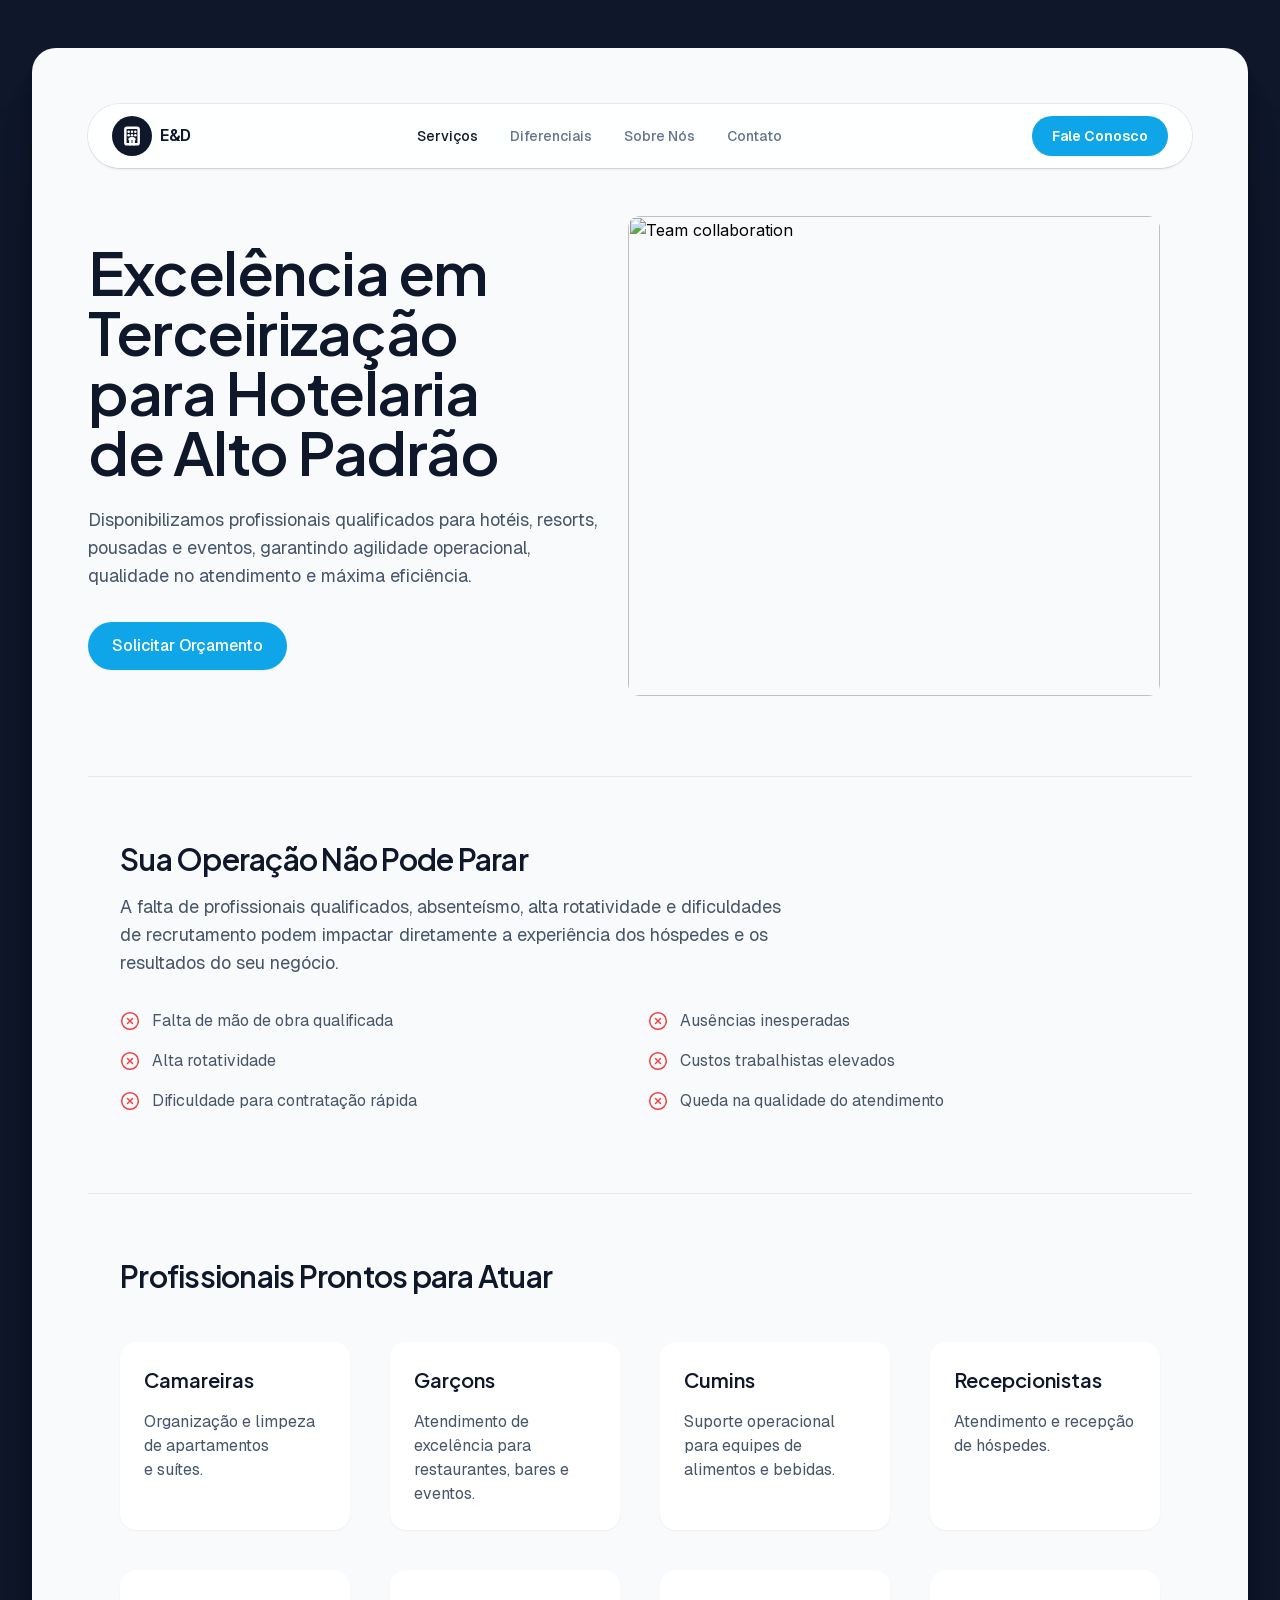
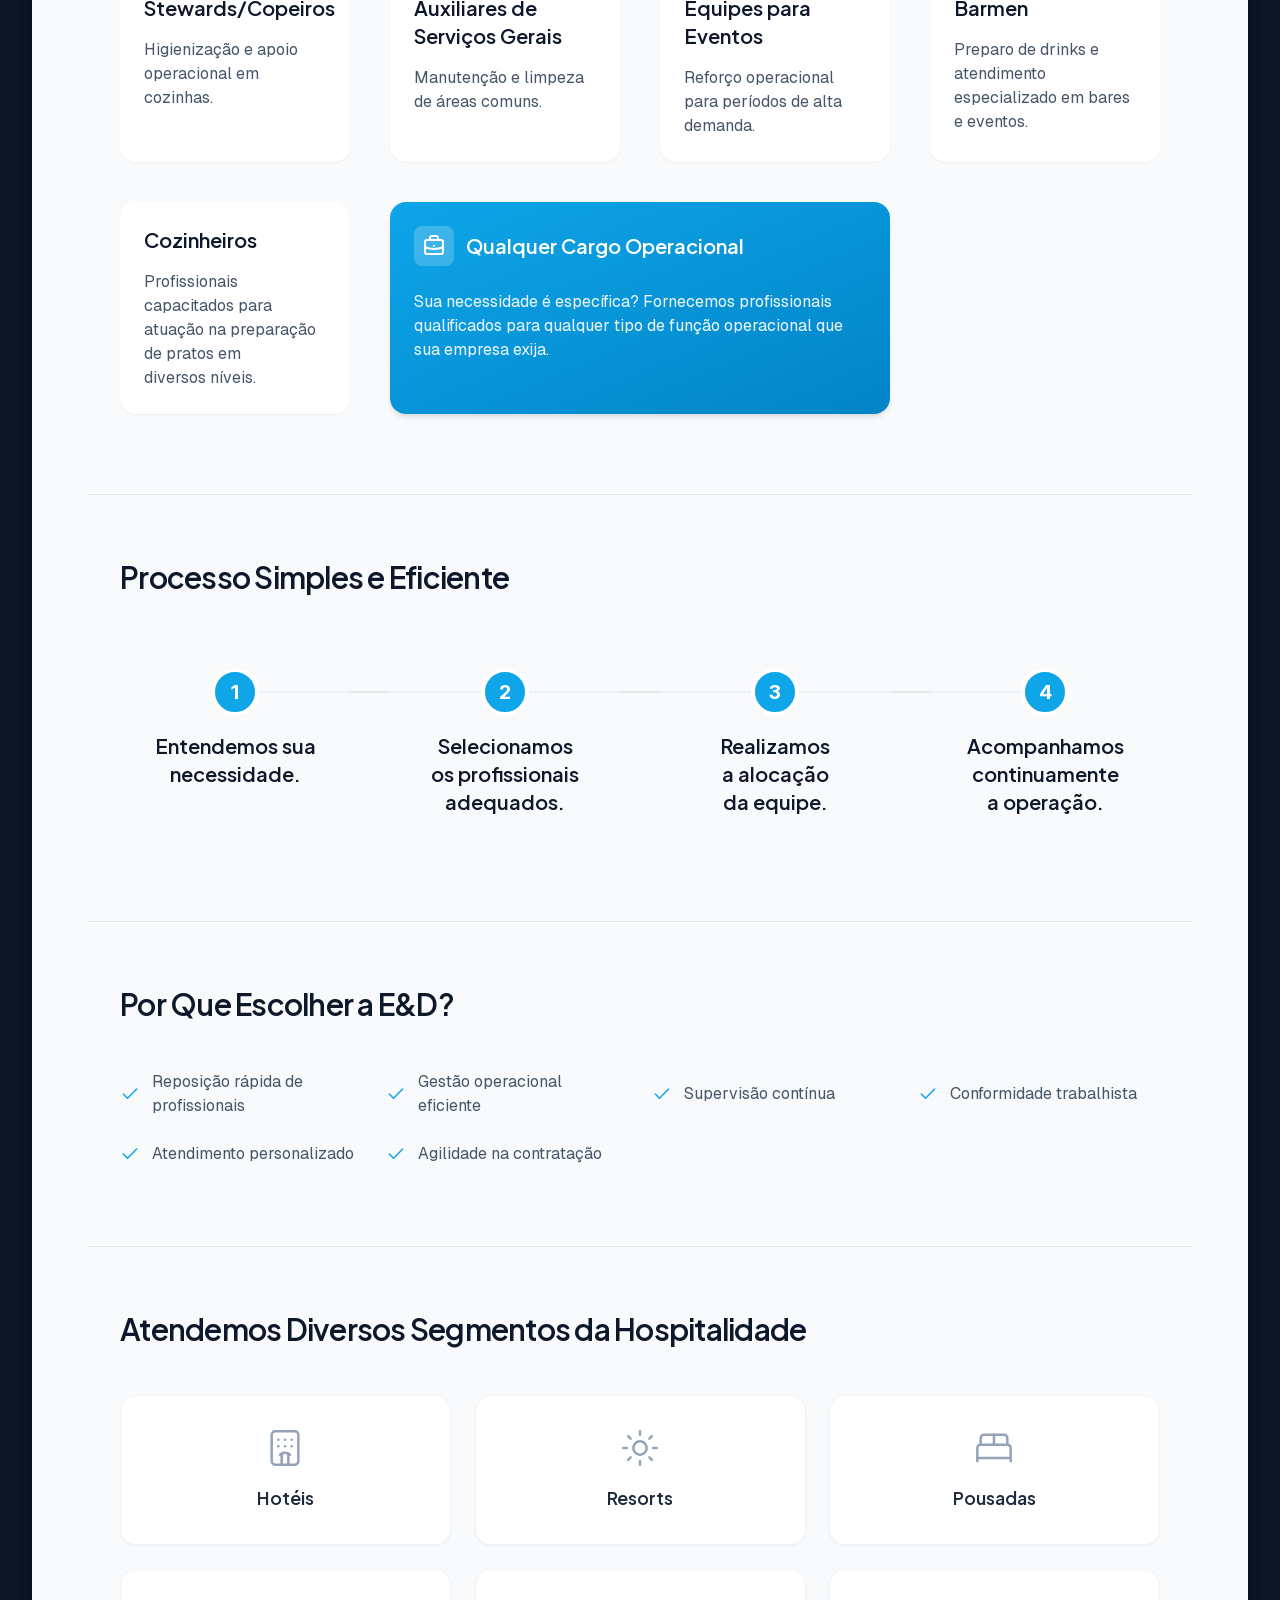
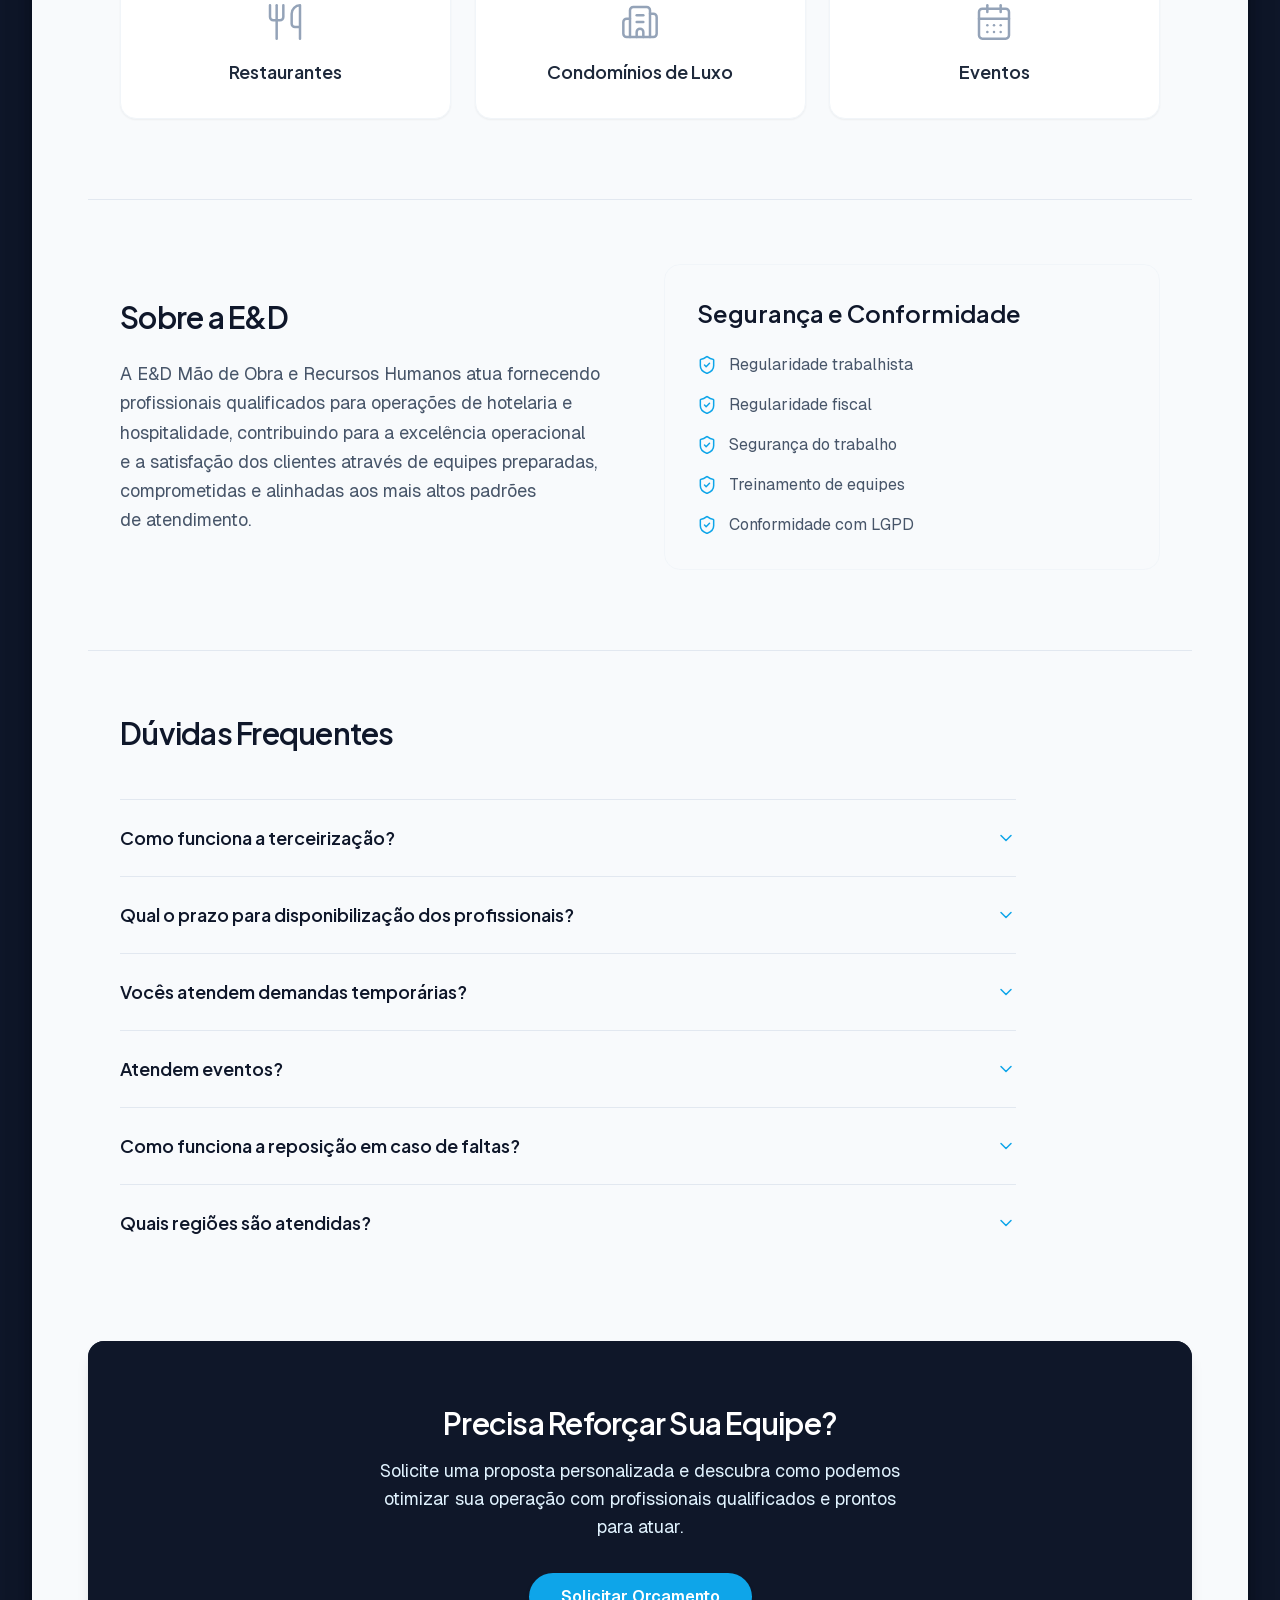
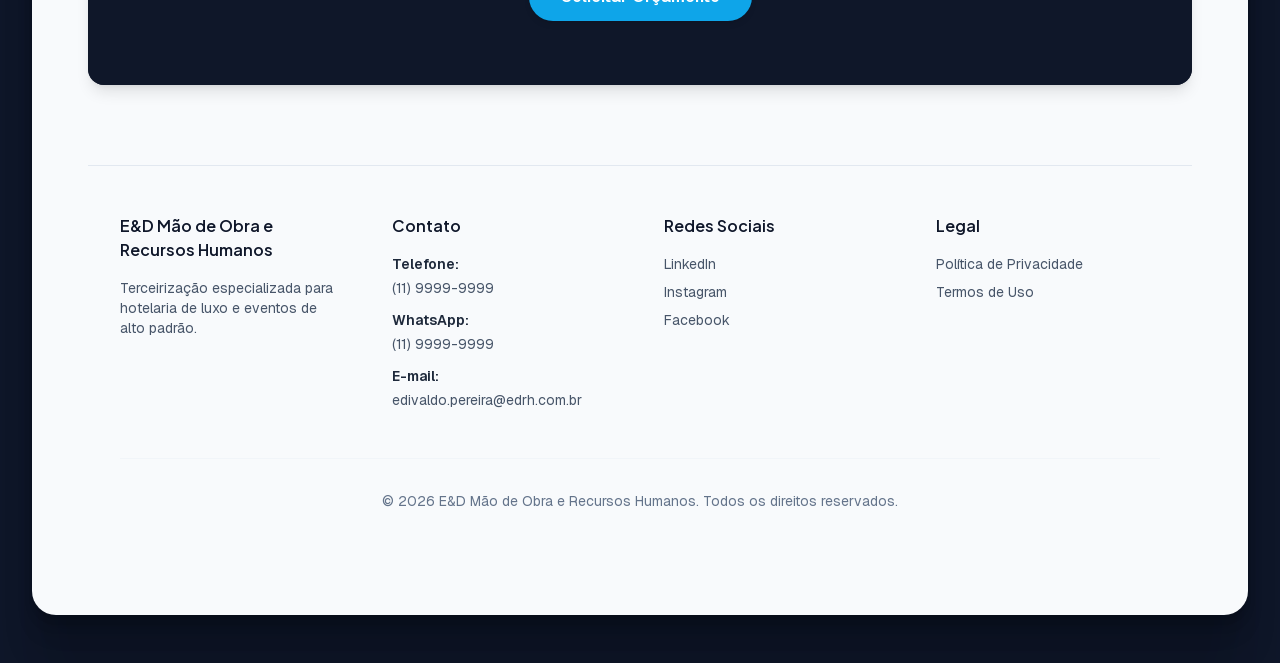
==== index.html @ 6d0d3325 "Realizando adaptações mobile" ====
<html lang="pt-BR"><head><meta charset="utf-8"/>
<meta content="width=device-width, initial-scale=1.0" name="viewport"/>
<title>E&D Mão de Obra e Recursos Humanos | Terceirização de Excelência</title>
<meta name="description" content="Soluções completas em terceirização de mão de obra, recursos humanos e facilities para hotelaria de luxo, eventos corporativos e condomínios." />
<meta property="og:title" content="E&D Mão de Obra e Recursos Humanos" />
<meta property="og:description" content="Especialistas em recursos humanos e gestão de equipes para operações de alto padrão." />
<link href="assets/css/css2_0c6ec1a12c79.css" rel="stylesheet"/>
<script src="assets/js/resource_3fa48481346f.js"></script>
<link href="assets/css/css2_86e10c4bcbd4.css" id="all-fonts-link-font-geist" rel="stylesheet"/><style id="all-fonts-style-font-geist">.font-geist { font-family: 'Geist', sans-serif !important; }</style><link href="assets/css/css2_0fc20595ebff.css" id="all-fonts-link-font-roboto" rel="stylesheet"/><style id="all-fonts-style-font-roboto">.font-roboto { font-family: 'Roboto', sans-serif !important; }</style><link href="assets/css/css2_23afcbef9bdd.css" id="all-fonts-link-font-montserrat" rel="stylesheet"/><style id="all-fonts-style-font-montserrat">.font-montserrat { font-family: 'Montserrat', sans-serif !important; }</style><link href="assets/css/css2_82ced711bf49.css" id="all-fonts-link-font-poppins" rel="stylesheet"/><style id="all-fonts-style-font-poppins">.font-poppins { font-family: 'Poppins', sans-serif !important; }</style><link href="assets/css/css2_fa22aa91016e.css" id="all-fonts-link-font-playfair" rel="stylesheet"/><style id="all-fonts-style-font-playfair">.font-playfair { font-family: 'Playfair Display', serif !important; }</style><link href="assets/css/css2_2b2d87bc82d8.css" id="all-fonts-link-font-instrument-serif" rel="stylesheet"/><style id="all-fonts-style-font-instrument-serif">.font-instrument-serif { font-family: 'Instrument Serif', serif !important; }</style><link href="assets/css/css2_4fef849c83da.css" id="all-fonts-link-font-merriweather" rel="stylesheet"/><style id="all-fonts-style-font-merriweather">.font-merriweather { font-family: 'Merriweather', serif !important; }</style><link href="assets/css/css2_a7b22b336fe1.css" id="all-fonts-link-font-bricolage" rel="stylesheet"/><style id="all-fonts-style-font-bricolage">.font-bricolage { font-family: 'Bricolage Grotesque', sans-serif !important; }</style><link href="assets/css/css2_0b2072b66163.css" id="all-fonts-link-font-jakarta" rel="stylesheet"/><style id="all-fonts-style-font-jakarta">.font-jakarta { font-family: 'Plus Jakarta Sans', sans-serif !important; }</style><link href="assets/css/css2_9b8bf743d4a8.css" id="all-fonts-link-font-manrope" rel="stylesheet"/><style id="all-fonts-style-font-manrope">.font-manrope { font-family: 'Manrope', sans-serif !important; }</style><link href="assets/css/css2_8e191ef32247.css" id="all-fonts-link-font-space-grotesk" rel="stylesheet"/><style id="all-fonts-style-font-space-grotesk">.font-space-grotesk { font-family: 'Space Grotesk', sans-serif !important; }</style><link href="assets/css/css2_70fd47a02eed.css" id="all-fonts-link-font-work-sans" rel="stylesheet"/><style id="all-fonts-style-font-work-sans">.font-work-sans { font-family: 'Work Sans', sans-serif !important; }</style><link href="assets/css/css2_b52fc18295f8.css" id="all-fonts-link-font-pt-serif" rel="stylesheet"/><style id="all-fonts-style-font-pt-serif">.font-pt-serif { font-family: 'PT Serif', serif !important; }</style><link href="assets/css/css2_62759cd015bd.css" id="all-fonts-link-font-geist-mono" rel="stylesheet"/><style id="all-fonts-style-font-geist-mono">.font-geist-mono { font-family: 'Geist Mono', monospace !important; }</style><link href="assets/css/css2_f495c2faa2a6.css" id="all-fonts-link-font-space-mono" rel="stylesheet"/><style id="all-fonts-style-font-space-mono">.font-space-mono { font-family: 'Space Mono', monospace !important; }</style><link href="assets/css/css2_6f16cdd6fd9f.css" id="all-fonts-link-font-quicksand" rel="stylesheet"/><style id="all-fonts-style-font-quicksand">.font-quicksand { font-family: 'Quicksand', sans-serif !important; }</style><link href="assets/css/css2_94cb6f0c406a.css" id="all-fonts-link-font-nunito" rel="stylesheet"/><style id="all-fonts-style-font-nunito">.font-nunito { font-family: 'Nunito', sans-serif !important; }</style><style>
/* Scroll fallback - ensures native scroll works if JS scroll fails */
html, html.lenis, html.lenis-smooth, html.has-scroll-smooth, html.has-scroll-init {
    overflow-x: clip !important;
    height: auto !important;
    scroll-behavior: smooth !important;
}
body, body.lenis, body.has-scroll-smooth {
    overflow-x: clip !important;
    min-height: 100vh !important;
    opacity: 1 !important;
    visibility: visible !important;
    pointer-events: auto !important;
    transform: none !important;
}
/* Hide preloaders/loaders that block content */
.loader, .preloader, .page-loader, .loading, .loading-screen,
[class*="loader"], [class*="preload"], [id*="loader"], [id*="preload"],
.loading-overlay, .page-transition {
    display: none !important;
    opacity: 0 !important;
    visibility: hidden !important;
    pointer-events: none !important;
}
/* Neutralize scroll library wrappers */
.lenis-wrapper, .smooth-scroll, [data-scroll-container], [data-scroll], .locomotive-scroll-container {
    transform: none !important;
    will-change: auto !important;
}
[data-scroll-section] {
    transform: none !important;
    opacity: 1 !important;
    visibility: visible !important;
}
/* Fix fixed-position wrappers that block scroll (but preserve footer) */
body > div:first-child:not(footer):not([class*="footer"]),
.wrapper:not(footer),
main,
#__next,
#root,
#app {
    position: relative !important;
    overflow: visible !important;
    height: auto !important;
}
/* Restore footer to bottom of page flow instead of fixed */
footer, [class*="footer"], .footer-sticky {
    position: relative !important;
    bottom: auto !important;
    left: auto !important;
    right: auto !important;
    z-index: 1 !important;
    height: auto !important;
}
/* Remove margin-bottom trick used with fixed footers */
.wrapper {
    margin-bottom: 0 !important;
}
/* Ensure all content is visible (some sites hide until JS loads) */
.word-inner, .split-animate, [data-animation], .gsap-marker-start, .gsap-marker-end {
    transform: none !important;
    opacity: 1 !important;
    visibility: visible !important;
}
/* Fix for translate-y animations that hide content initially */
.translate-y-full, [class*="translate-y"] {
    transform: none !important;
}
/* Fix hero text that starts hidden */
.hero-text span, .hero-fade {
    transform: none !important;
    opacity: 1 !important;
}
/* Modern Reveal Animations */
.reveal { opacity: 0; transform: translateY(30px); transition: opacity 0.8s cubic-bezier(0.16, 1, 0.3, 1), transform 0.8s cubic-bezier(0.16, 1, 0.3, 1); will-change: opacity, transform; }
.reveal.revealed { opacity: 1; transform: translateY(0); }
.reveal-delay-100 { transition-delay: 100ms; }
.reveal-delay-200 { transition-delay: 200ms; }
.reveal-delay-300 { transition-delay: 300ms; }
.reveal-delay-400 { transition-delay: 400ms; }
.reveal-scale { opacity: 0; transform: scale(0.95); transition: opacity 0.8s cubic-bezier(0.16, 1, 0.3, 1), transform 0.8s cubic-bezier(0.16, 1, 0.3, 1); will-change: opacity, transform; }
.reveal-scale.revealed { opacity: 1; transform: scale(1); }
.reveal-left { opacity: 0; transform: translateX(-40px); transition: opacity 0.8s cubic-bezier(0.16, 1, 0.3, 1), transform 0.8s cubic-bezier(0.16, 1, 0.3, 1); will-change: opacity, transform; }
.reveal-left.revealed { opacity: 1; transform: translateX(0); }
.reveal-right { opacity: 0; transform: translateX(40px); transition: opacity 0.8s cubic-bezier(0.16, 1, 0.3, 1), transform 0.8s cubic-bezier(0.16, 1, 0.3, 1); will-change: opacity, transform; }
.reveal-right.revealed { opacity: 1; transform: translateX(0); }

/* Typography improvements for better line breaks */
h1, h2, h3, h4, h5, h6, .text-balance {
    text-wrap: balance;
}
p, li, .text-pretty {
    text-wrap: pretty;
}

/* Mobile Scroll Hover for Segment Cards */
@media (max-width: 1023px) {
  #segmentos .group.mobile-active {
    box-shadow: 0 20px 25px -5px rgba(0, 0, 0, 0.1), 0 10px 10px -5px rgba(0, 0, 0, 0.04) !important;
    border-color: rgba(14, 165, 233, 0.3) !important;
    transform: translateY(-0.5rem) !important;
  }
  #segmentos .group.mobile-active > div.absolute {
    opacity: 1 !important;
  }
  #segmentos .group.mobile-active > i {
    color: #0EA5E9 !important;
    transform: scale(1.1) !important;
  }
  #segmentos .group.mobile-active > span {
    color: #0EA5E9 !important;
  }
}
</style></head>
<body class="antialiased font-[Inter] bg-slate-50 sm:bg-slate-900">
<main class="max-w-7xl mx-auto sm:px-6 lg:px-8 sm:py-12">
<div class="px-4 py-6 sm:p-10 lg:p-14 sm:shadow-[0_2.8px_2.2px_rgba(0,_0,_0,_0.034),_0_6.7px_5.3px_rgba(0,_0,_0,_0.048),_0_12.5px_10px_rgba(0,_0,_0,_0.06),_0_22.3px_17.9px_rgba(0,_0,_0,_0.072),_0_41.8px_33.4px_rgba(0,_0,_0,_0.086),_0_100px_80px_rgba(0,_0,_0,_0.12)] bg-slate-50 sm:rounded-3xl">
<!-- Nav Wrapper -->
<div class="h-[64px] lg:h-auto z-[100] relative">
<nav id="main-nav" class="relative top-0 left-0 w-full z-[100] transition-all duration-300 lg:!relative lg:!top-auto lg:!left-auto lg:!right-auto lg:!w-full">
<div class="flex lg:px-6 bg-white/85 backdrop-blur-md rounded-full pt-3 pr-4 pb-3 pl-4 shadow-[0px_2px_3px_-1px_rgba(0,0,0,0.1),0px_1px_0px_0px_rgba(25,28,33,0.02),0px_0px_0px_1px_rgba(25,28,33,0.08)] items-center justify-between relative" style="">
<!-- Logo -->
<a class="flex items-center gap-2" href="#">
<span class="inline-flex items-center justify-center w-10 h-10 rounded-full bg-slate-900 text-white" style="">
<svg class="lucide lucide-hotel w-5 h-5 stroke-[3]" data-lucide="hotel" fill="none" height="24" stroke="currentColor" stroke-linecap="round" stroke-linejoin="round" stroke-width="2" style="" viewbox="0 0 24 24" width="24" xmlns="http://www.w3.org/2000/svg"><path d="M10 22v-6.57" /><path d="M12 11h.01" /><path d="M12 7h.01" /><path d="M14 15h.01" /><path d="M14 11h.01" /><path d="M14 7h.01" /><path d="M16 15h.01" /><path d="M16 11h.01" /><path d="M16 7h.01" /><path d="M18 15h.01" /><path d="M18 11h.01" /><path d="M18 7h.01" /><path d="M20 15h.01" /><path d="M20 11h.01" /><path d="M20 7h.01" /><path d="M22 22V9a2 2 0 0 0-2-2H4a2 2 0 0 0-2 2v13" /><path d="M6 22V9" /><path d="M8 22V9" /><path d="M2 22h20" /></svg>
</span>
<span class="text-base font-semibold tracking-tight text-slate-900 font-geist" style="">E&D</span>
</a>
<!-- Links -->
<ul class="flex items-center gap-4 lg:gap-8 text-sm font-medium absolute lg:static top-full left-0 right-0 mt-3 lg:mt-0 bg-white lg:bg-transparent rounded-2xl lg:rounded-none p-6 lg:p-0 shadow-lg lg:shadow-none flex-col lg:flex-row border border-slate-100 lg:border-none transition-all duration-300 ease-in-out origin-top opacity-0 pointer-events-none -translate-y-4 lg:opacity-100 lg:pointer-events-auto lg:translate-y-0" id="nav-menu">
<li class="w-full lg:w-auto"><a class="text-slate-900 hover:text-[#0EA5E9] font-geist w-full block text-center lg:inline transition-colors" href="#servicos" style="">Serviços</a></li>
<li class="w-full lg:w-auto"><a class="text-slate-500 hover:text-[#0EA5E9] font-geist w-full block text-center lg:inline transition-colors" href="#diferenciais" style="">Diferenciais</a></li>
<li class="w-full lg:w-auto"><a class="text-slate-500 hover:text-[#0EA5E9] font-geist w-full block text-center lg:inline transition-colors" href="#sobre" style="">Sobre Nós</a></li>
<li class="w-full lg:w-auto"><a class="text-slate-500 hover:text-[#0EA5E9] font-geist w-full block text-center lg:inline transition-colors" href="#contato" style="">Contato</a></li>
<li class="w-full lg:w-auto lg:hidden mt-2"><a class="w-full inline-flex items-center justify-center px-5 py-2.5 rounded-full bg-[#0EA5E9] text-sm font-semibold shadow-sm transition hover:bg-[#0284C7] text-white font-geist" href="#contato" style="">Fale Conosco</a></li>
</ul>
<!-- Mobile toggle -->
<button class="lg:hidden flex items-center justify-center w-9 h-9 rounded-full hover:bg-slate-100" id="nav-toggle" style="">
<svg class="lucide lucide-menu w-5 h-5" data-lucide="menu" fill="none" height="24" stroke="currentColor" stroke-linecap="round" stroke-linejoin="round" stroke-width="2" viewbox="0 0 24 24" width="24" xmlns="http://www.w3.org/2000/svg"><path d="M4 12h16"></path><path d="M4 18h16"></path><path d="M4 6h16"></path></svg>
</button>
<!-- CTA -->
<div class="hidden lg:block">
<a class="ml-6 inline-flex items-center justify-center px-5 py-2.5 rounded-full bg-[#0EA5E9] text-sm font-semibold shadow-sm transition hover:bg-[#0284C7] text-white font-geist" href="#contato" style="">Fale Conosco</a>
</div>
</div>
</nav>
</div>
<!-- Hero -->
<div class="mt-12 grid md:grid-cols-2 gap-10 items-center">
<!-- Copy -->
<div class="">
<h1 class="reveal sm:text-5xl lg:text-6xl text-4xl font-semibold text-slate-900 tracking-tight font-jakarta" style="">Excelência em Terceirização para Hotelaria de Alto Padrão</h1>
<p class="reveal reveal-delay-100 mt-6 text-lg max-w-lg text-slate-600 font-geist" style="">Disponibilizamos profissionais qualificados para hotéis, resorts, pousadas e eventos, garantindo agilidade operacional, qualidade no atendimento e máxima eficiência.</p>
<div class="reveal reveal-delay-200 mt-8 flex flex-wrap gap-4">
<a class="inline-flex items-center justify-center px-6 py-3 rounded-full bg-[#0EA5E9] font-medium shadow-sm transition hover:bg-[#0284C7] text-white font-geist" href="#contato" style="">Solicitar Orçamento</a>
</div>
</div>
<!-- Illustration -->
<div class="reveal-right relative h-[340px] sm:h-[420px] lg:h-[480px]">
<div class="absolute inset-0 sm:-translate-x-8">
<img alt="Team collaboration" class="w-full h-full object-cover rounded-xl" src="https://images.unsplash.com/photo-1600880292203-757bb62b4baf?auto=format&fit=crop&w=1600&q=80"/>
</div>
</div>
</div>

<section class="max-w-7xl lg:px-8 mt-20 border-t border-slate-200 pt-16 mr-auto ml-auto pr-6 pl-6">
<h2 class="reveal text-3xl font-semibold tracking-tight text-slate-900 font-jakarta">Sua Operação Não Pode Parar</h2>
<p class="reveal reveal-delay-100 mt-4 max-w-2xl text-lg text-slate-600 font-geist">A falta de profissionais qualificados, absenteísmo, alta rotatividade e dificuldades de recrutamento podem impactar diretamente a experiência dos hóspedes e os resultados do seu negócio.</p>
<ul class="reveal reveal-delay-200 mt-8 grid gap-4 sm:grid-cols-2 text-slate-600 font-geist" role="list">
<li class="flex items-center gap-3"><svg class="lucide lucide-x-circle w-5 h-5 text-red-500 flex-shrink-0" data-lucide="x-circle" fill="none" height="20" stroke="currentColor" stroke-linecap="round" stroke-linejoin="round" stroke-width="1.8" viewBox="0 0 24 24" width="20" xmlns="http://www.w3.org/2000/svg"><circle cx="12" cy="12" r="10"></circle><line x1="15" x2="9" y1="9" y2="15"></line><line x1="9" x2="15" y1="9" y2="15"></line></svg> Falta de mão de obra qualificada</li>
<li class="flex items-center gap-3"><svg class="lucide lucide-x-circle w-5 h-5 text-red-500 flex-shrink-0" data-lucide="x-circle" fill="none" height="20" stroke="currentColor" stroke-linecap="round" stroke-linejoin="round" stroke-width="1.8" viewBox="0 0 24 24" width="20" xmlns="http://www.w3.org/2000/svg"><circle cx="12" cy="12" r="10"></circle><line x1="15" x2="9" y1="9" y2="15"></line><line x1="9" x2="15" y1="9" y2="15"></line></svg> Ausências inesperadas</li>
<li class="flex items-center gap-3"><svg class="lucide lucide-x-circle w-5 h-5 text-red-500 flex-shrink-0" data-lucide="x-circle" fill="none" height="20" stroke="currentColor" stroke-linecap="round" stroke-linejoin="round" stroke-width="1.8" viewBox="0 0 24 24" width="20" xmlns="http://www.w3.org/2000/svg"><circle cx="12" cy="12" r="10"></circle><line x1="15" x2="9" y1="9" y2="15"></line><line x1="9" x2="15" y1="9" y2="15"></line></svg> Alta rotatividade</li>
<li class="flex items-center gap-3"><svg class="lucide lucide-x-circle w-5 h-5 text-red-500 flex-shrink-0" data-lucide="x-circle" fill="none" height="20" stroke="currentColor" stroke-linecap="round" stroke-linejoin="round" stroke-width="1.8" viewBox="0 0 24 24" width="20" xmlns="http://www.w3.org/2000/svg"><circle cx="12" cy="12" r="10"></circle><line x1="15" x2="9" y1="9" y2="15"></line><line x1="9" x2="15" y1="9" y2="15"></line></svg> Custos trabalhistas elevados</li>
<li class="flex items-center gap-3"><svg class="lucide lucide-x-circle w-5 h-5 text-red-500 flex-shrink-0" data-lucide="x-circle" fill="none" height="20" stroke="currentColor" stroke-linecap="round" stroke-linejoin="round" stroke-width="1.8" viewBox="0 0 24 24" width="20" xmlns="http://www.w3.org/2000/svg"><circle cx="12" cy="12" r="10"></circle><line x1="15" x2="9" y1="9" y2="15"></line><line x1="9" x2="15" y1="9" y2="15"></line></svg> Dificuldade para contratação rápida</li>
<li class="flex items-center gap-3"><svg class="lucide lucide-x-circle w-5 h-5 text-red-500 flex-shrink-0" data-lucide="x-circle" fill="none" height="20" stroke="currentColor" stroke-linecap="round" stroke-linejoin="round" stroke-width="1.8" viewBox="0 0 24 24" width="20" xmlns="http://www.w3.org/2000/svg"><circle cx="12" cy="12" r="10"></circle><line x1="15" x2="9" y1="9" y2="15"></line><line x1="9" x2="15" y1="9" y2="15"></line></svg> Queda na qualidade do atendimento</li>
</ul>
</section>

<section id="servicos" class="max-w-7xl lg:px-8 mt-20 border-t border-slate-200 pt-16 mr-auto ml-auto pr-6 pl-6">
<h2 class="reveal text-3xl font-semibold tracking-tight text-slate-900 font-jakarta">Profissionais Prontos para Atuar</h2>
<div class="mt-12 grid gap-10 sm:grid-cols-2 lg:grid-cols-4">
<div class="reveal reveal-delay-100 flex flex-col items-start gap-4 p-6 bg-white rounded-2xl shadow-sm hover:shadow-md transition">
<h3 class="text-xl font-semibold text-slate-900 font-jakarta">Camareiras</h3>
<p class="text-slate-600 font-geist text-base">Organização e limpeza de apartamentos e suítes.</p>
</div>
<div class="reveal reveal-delay-200 flex flex-col items-start gap-4 p-6 bg-white rounded-2xl shadow-sm hover:shadow-md transition">
<h3 class="text-xl font-semibold text-slate-900 font-jakarta">Garçons</h3>
<p class="text-slate-600 font-geist text-base">Atendimento de excelência para restaurantes, bares e eventos.</p>
</div>
<div class="reveal reveal-delay-300 flex flex-col items-start gap-4 p-6 bg-white rounded-2xl shadow-sm hover:shadow-md transition">
<h3 class="text-xl font-semibold text-slate-900 font-jakarta">Cumins</h3>
<p class="text-slate-600 font-geist text-base">Suporte operacional para equipes de alimentos e bebidas.</p>
</div>
<div class="reveal reveal-delay-100 flex flex-col items-start gap-4 p-6 bg-white rounded-2xl shadow-sm hover:shadow-md transition">
<h3 class="text-xl font-semibold text-slate-900 font-jakarta">Recepcionistas</h3>
<p class="text-slate-600 font-geist text-base">Atendimento e recepção de hóspedes.</p>
</div>
<div class="reveal reveal-delay-200 flex flex-col items-start gap-4 p-6 bg-white rounded-2xl shadow-sm hover:shadow-md transition">
<h3 class="text-xl font-semibold text-slate-900 font-jakarta">Stewards/Copeiros</h3>
<p class="text-slate-600 font-geist text-base">Higienização e apoio operacional em cozinhas.</p>
</div>
<div class="reveal reveal-delay-300 flex flex-col items-start gap-4 p-6 bg-white rounded-2xl shadow-sm hover:shadow-md transition">
<h3 class="text-xl font-semibold text-slate-900 font-jakarta">Auxiliares de Serviços Gerais</h3>
<p class="text-slate-600 font-geist text-base">Manutenção e limpeza de áreas comuns.</p>
</div>
<div class="reveal reveal-delay-400 flex flex-col items-start gap-4 p-6 bg-white rounded-2xl shadow-sm hover:shadow-md transition">
<h3 class="text-xl font-semibold text-slate-900 font-jakarta">Equipes para Eventos</h3>
<p class="text-slate-600 font-geist text-base">Reforço operacional para períodos de alta demanda.</p>
</div>
<div class="reveal flex flex-col items-start gap-4 p-6 bg-white rounded-2xl shadow-sm hover:shadow-md transition">
<h3 class="text-xl font-semibold text-slate-900 font-jakarta">Barmen</h3>
<p class="text-slate-600 font-geist text-base">Preparo de drinks e atendimento especializado em bares e eventos.</p>
</div>
<div class="reveal reveal-delay-100 flex flex-col items-start gap-4 p-6 bg-white rounded-2xl shadow-sm hover:shadow-md transition">
<h3 class="text-xl font-semibold text-slate-900 font-jakarta">Cozinheiros</h3>
<p class="text-slate-600 font-geist text-base">Profissionais capacitados para atuação na preparação de pratos em diversos níveis.</p>
</div>
<div class="reveal reveal-delay-200 sm:col-span-2 lg:col-span-2 flex flex-col items-start gap-4 p-6 bg-gradient-to-br from-[#0EA5E9] to-[#0284C7] rounded-2xl shadow-md hover:shadow-lg transition">
<div class="flex items-center gap-3">
  <div class="p-2 bg-white/20 rounded-lg">
    <svg class="lucide lucide-briefcase w-6 h-6 text-white" fill="none" stroke="currentColor" viewBox="0 0 24 24" xmlns="http://www.w3.org/2000/svg"><path stroke-linecap="round" stroke-linejoin="round" stroke-width="2" d="M21 13.255A23.931 23.931 0 0112 15c-3.183 0-6.22-.62-9-1.745M16 6V4a2 2 0 00-2-2h-4a2 2 0 00-2 2v2m4 6h.01M5 20h14a2 2 0 002-2V8a2 2 0 00-2-2H5a2 2 0 00-2 2v10a2 2 0 002 2z"></path></svg>
  </div>
  <h3 class="text-xl font-semibold text-white font-jakarta">Qualquer Cargo Operacional</h3>
</div>
<p class="text-sky-50 font-geist text-base mt-2">Sua necessidade é específica? Fornecemos profissionais qualificados para qualquer tipo de função operacional que sua empresa exija.</p>
</div>
</div>
</section>

<section class="max-w-7xl lg:px-8 mt-20 border-t border-slate-200 pt-16 mr-auto ml-auto pr-6 pl-6">
<h2 class="reveal text-3xl font-semibold tracking-tight text-slate-900 font-jakarta">Processo Simples e Eficiente</h2>
<div class="mt-12 grid gap-10 sm:grid-cols-2 lg:grid-cols-4 relative">
<!-- Desktop horizontal line -->
<div class="hidden lg:block absolute top-12 left-[12%] right-[12%] h-[2px] bg-slate-200 z-0"></div>
<!-- Mobile vertical line -->
<div class="block sm:hidden absolute top-12 bottom-12 left-1/2 -translate-x-1/2 w-[2px] bg-slate-200 z-0"></div>
<div class="reveal group flex flex-col items-center text-center gap-4 p-6 relative z-10 transition-transform duration-300 hover:-translate-y-2 hover:shadow-xl rounded-2xl bg-slate-50/50 hover:bg-white border border-transparent hover:border-slate-100">
<div class="w-12 h-12 rounded-full bg-[#0EA5E9] text-white flex items-center justify-center text-xl font-bold transition-all duration-300 group-hover:scale-110 group-hover:shadow-[0_0_15px_rgba(14,165,233,0.4)] border-4 border-white">1</div>
<h3 class="text-xl font-semibold text-slate-900 font-jakarta transition-colors duration-300">Entendemos sua necessidade.</h3>
</div>
<div class="reveal reveal-delay-100 group flex flex-col items-center text-center gap-4 p-6 relative z-10 transition-transform duration-300 hover:-translate-y-2 hover:shadow-xl rounded-2xl bg-slate-50/50 hover:bg-white border border-transparent hover:border-slate-100">
<div class="w-12 h-12 rounded-full bg-[#0EA5E9] text-white flex items-center justify-center text-xl font-bold transition-all duration-300 group-hover:scale-110 group-hover:shadow-[0_0_15px_rgba(14,165,233,0.4)] border-4 border-white">2</div>
<h3 class="text-xl font-semibold text-slate-900 font-jakarta transition-colors duration-300">Selecionamos os profissionais adequados.</h3>
</div>
<div class="reveal reveal-delay-200 group flex flex-col items-center text-center gap-4 p-6 relative z-10 transition-transform duration-300 hover:-translate-y-2 hover:shadow-xl rounded-2xl bg-slate-50/50 hover:bg-white border border-transparent hover:border-slate-100">
<div class="w-12 h-12 rounded-full bg-[#0EA5E9] text-white flex items-center justify-center text-xl font-bold transition-all duration-300 group-hover:scale-110 group-hover:shadow-[0_0_15px_rgba(14,165,233,0.4)] border-4 border-white">3</div>
<h3 class="text-xl font-semibold text-slate-900 font-jakarta transition-colors duration-300">Realizamos a alocação da equipe.</h3>
</div>
<div class="reveal reveal-delay-300 group flex flex-col items-center text-center gap-4 p-6 relative z-10 transition-transform duration-300 hover:-translate-y-2 hover:shadow-xl rounded-2xl bg-slate-50/50 hover:bg-white border border-transparent hover:border-slate-100">
<div class="w-12 h-12 rounded-full bg-[#0EA5E9] text-white flex items-center justify-center text-xl font-bold transition-all duration-300 group-hover:scale-110 group-hover:shadow-[0_0_15px_rgba(14,165,233,0.4)] border-4 border-white">4</div>
<h3 class="text-xl font-semibold text-slate-900 font-jakarta transition-colors duration-300">Acompanhamos continuamente a operação.</h3>
</div>
</div>
</section>

<section id="diferenciais" class="max-w-7xl lg:px-8 mt-20 border-t border-slate-200 pt-16 mr-auto ml-auto pr-6 pl-6">
<h2 class="reveal text-3xl font-semibold tracking-tight text-slate-900 font-jakarta">Por Que Escolher a E&D?</h2>
<ul class="reveal reveal-delay-100 mt-12 grid gap-6 sm:grid-cols-2 lg:grid-cols-4 text-slate-600 font-geist" role="list">
<li class="flex items-center gap-3"><svg class="lucide lucide-check w-5 h-5 text-[#0EA5E9] flex-shrink-0" data-lucide="check" fill="none" height="20" stroke="currentColor" stroke-linecap="round" stroke-linejoin="round" stroke-width="1.8" viewBox="0 0 24 24" width="20" xmlns="http://www.w3.org/2000/svg"><path d="M20 6 9 17l-5-5"></path></svg> Reposição rápida de profissionais</li>
<li class="flex items-center gap-3"><svg class="lucide lucide-check w-5 h-5 text-[#0EA5E9] flex-shrink-0" data-lucide="check" fill="none" height="20" stroke="currentColor" stroke-linecap="round" stroke-linejoin="round" stroke-width="1.8" viewBox="0 0 24 24" width="20" xmlns="http://www.w3.org/2000/svg"><path d="M20 6 9 17l-5-5"></path></svg> Gestão operacional eficiente</li>
<li class="flex items-center gap-3"><svg class="lucide lucide-check w-5 h-5 text-[#0EA5E9] flex-shrink-0" data-lucide="check" fill="none" height="20" stroke="currentColor" stroke-linecap="round" stroke-linejoin="round" stroke-width="1.8" viewBox="0 0 24 24" width="20" xmlns="http://www.w3.org/2000/svg"><path d="M20 6 9 17l-5-5"></path></svg> Supervisão contínua</li>
<li class="flex items-center gap-3"><svg class="lucide lucide-check w-5 h-5 text-[#0EA5E9] flex-shrink-0" data-lucide="check" fill="none" height="20" stroke="currentColor" stroke-linecap="round" stroke-linejoin="round" stroke-width="1.8" viewBox="0 0 24 24" width="20" xmlns="http://www.w3.org/2000/svg"><path d="M20 6 9 17l-5-5"></path></svg> Conformidade trabalhista</li>
<li class="flex items-center gap-3"><svg class="lucide lucide-check w-5 h-5 text-[#0EA5E9] flex-shrink-0" data-lucide="check" fill="none" height="20" stroke="currentColor" stroke-linecap="round" stroke-linejoin="round" stroke-width="1.8" viewBox="0 0 24 24" width="20" xmlns="http://www.w3.org/2000/svg"><path d="M20 6 9 17l-5-5"></path></svg> Atendimento personalizado</li>
<li class="flex items-center gap-3"><svg class="lucide lucide-check w-5 h-5 text-[#0EA5E9] flex-shrink-0" data-lucide="check" fill="none" height="20" stroke="currentColor" stroke-linecap="round" stroke-linejoin="round" stroke-width="1.8" viewBox="0 0 24 24" width="20" xmlns="http://www.w3.org/2000/svg"><path d="M20 6 9 17l-5-5"></path></svg> Agilidade na contratação</li>
</ul>
</section>

<section id="segmentos" class="max-w-7xl lg:px-8 mt-20 border-t border-slate-200 pt-16 mr-auto ml-auto pr-6 pl-6">
<h2 class="reveal text-3xl font-semibold tracking-tight text-slate-900 font-jakarta">Atendemos Diversos Segmentos da Hospitalidade</h2>
<div class="mt-12 grid gap-6 sm:grid-cols-2 lg:grid-cols-3">
<div class="reveal group flex flex-col items-center justify-center p-8 bg-white rounded-2xl shadow-sm border border-slate-100 hover:shadow-xl hover:border-[#0EA5E9]/30 transition-all duration-300 relative overflow-hidden cursor-pointer hover:-translate-y-2">
  <div class="absolute inset-0 bg-gradient-to-br from-[#0EA5E9]/5 to-transparent opacity-0 group-hover:opacity-100 transition-opacity duration-300"></div>
  <i data-lucide="hotel" class="w-10 h-10 text-slate-400 group-hover:text-[#0EA5E9] group-hover:scale-110 transition-all duration-300 mb-4 relative z-10 stroke-[1.5]"></i>
  <span class="font-semibold text-slate-800 font-jakarta group-hover:text-[#0EA5E9] transition-colors duration-300 relative z-10 text-lg">Hotéis</span>
</div>
<div class="reveal reveal-delay-100 group flex flex-col items-center justify-center p-8 bg-white rounded-2xl shadow-sm border border-slate-100 hover:shadow-xl hover:border-[#0EA5E9]/30 transition-all duration-300 relative overflow-hidden cursor-pointer hover:-translate-y-2">
  <div class="absolute inset-0 bg-gradient-to-br from-[#0EA5E9]/5 to-transparent opacity-0 group-hover:opacity-100 transition-opacity duration-300"></div>
  <i data-lucide="sun" class="w-10 h-10 text-slate-400 group-hover:text-[#0EA5E9] group-hover:scale-110 transition-all duration-300 mb-4 relative z-10 stroke-[1.5]"></i>
  <span class="font-semibold text-slate-800 font-jakarta group-hover:text-[#0EA5E9] transition-colors duration-300 relative z-10 text-lg">Resorts</span>
</div>
<div class="reveal reveal-delay-200 group flex flex-col items-center justify-center p-8 bg-white rounded-2xl shadow-sm border border-slate-100 hover:shadow-xl hover:border-[#0EA5E9]/30 transition-all duration-300 relative overflow-hidden cursor-pointer hover:-translate-y-2">
  <div class="absolute inset-0 bg-gradient-to-br from-[#0EA5E9]/5 to-transparent opacity-0 group-hover:opacity-100 transition-opacity duration-300"></div>
  <i data-lucide="bed-double" class="w-10 h-10 text-slate-400 group-hover:text-[#0EA5E9] group-hover:scale-110 transition-all duration-300 mb-4 relative z-10 stroke-[1.5]"></i>
  <span class="font-semibold text-slate-800 font-jakarta group-hover:text-[#0EA5E9] transition-colors duration-300 relative z-10 text-lg">Pousadas</span>
</div>
<div class="reveal group flex flex-col items-center justify-center p-8 bg-white rounded-2xl shadow-sm border border-slate-100 hover:shadow-xl hover:border-[#0EA5E9]/30 transition-all duration-300 relative overflow-hidden cursor-pointer hover:-translate-y-2">
  <div class="absolute inset-0 bg-gradient-to-br from-[#0EA5E9]/5 to-transparent opacity-0 group-hover:opacity-100 transition-opacity duration-300"></div>
  <i data-lucide="utensils" class="w-10 h-10 text-slate-400 group-hover:text-[#0EA5E9] group-hover:scale-110 transition-all duration-300 mb-4 relative z-10 stroke-[1.5]"></i>
  <span class="font-semibold text-slate-800 font-jakarta group-hover:text-[#0EA5E9] transition-colors duration-300 relative z-10 text-lg">Restaurantes</span>
</div>
<div class="reveal reveal-delay-100 group flex flex-col items-center justify-center p-8 bg-white rounded-2xl shadow-sm border border-slate-100 hover:shadow-xl hover:border-[#0EA5E9]/30 transition-all duration-300 relative overflow-hidden cursor-pointer hover:-translate-y-2">
  <div class="absolute inset-0 bg-gradient-to-br from-[#0EA5E9]/5 to-transparent opacity-0 group-hover:opacity-100 transition-opacity duration-300"></div>
  <i data-lucide="building-2" class="w-10 h-10 text-slate-400 group-hover:text-[#0EA5E9] group-hover:scale-110 transition-all duration-300 mb-4 relative z-10 stroke-[1.5]"></i>
  <span class="font-semibold text-slate-800 font-jakarta group-hover:text-[#0EA5E9] transition-colors duration-300 relative z-10 text-lg">Condomínios de Luxo</span>
</div>
<div class="reveal reveal-delay-200 group flex flex-col items-center justify-center p-8 bg-white rounded-2xl shadow-sm border border-slate-100 hover:shadow-xl hover:border-[#0EA5E9]/30 transition-all duration-300 relative overflow-hidden cursor-pointer hover:-translate-y-2">
  <div class="absolute inset-0 bg-gradient-to-br from-[#0EA5E9]/5 to-transparent opacity-0 group-hover:opacity-100 transition-opacity duration-300"></div>
  <i data-lucide="calendar-days" class="w-10 h-10 text-slate-400 group-hover:text-[#0EA5E9] group-hover:scale-110 transition-all duration-300 mb-4 relative z-10 stroke-[1.5]"></i>
  <span class="font-semibold text-slate-800 font-jakarta group-hover:text-[#0EA5E9] transition-colors duration-300 relative z-10 text-lg">Eventos</span>
</div>
</div>
</section>

<section id="sobre" class="max-w-7xl lg:px-8 mt-20 border-t border-slate-200 pt-16 mr-auto ml-auto pr-6 pl-6">
<div class="grid md:grid-cols-2 gap-12 items-center">
<div>
<h2 class="reveal text-3xl font-semibold tracking-tight text-slate-900 font-jakarta">Sobre a E&D</h2>
<p class="reveal reveal-delay-100 mt-6 text-lg text-slate-600 font-geist leading-relaxed">A E&D Mão de Obra e Recursos Humanos atua fornecendo profissionais qualificados para operações de hotelaria e hospitalidade, contribuindo para a excelência operacional e a satisfação dos clientes através de equipes preparadas, comprometidas e alinhadas aos mais altos padrões de atendimento.</p>
</div>
<div class="reveal-right">
<div class="p-8 bg-slate-50 rounded-2xl border border-slate-100">
<h3 class="text-2xl font-semibold text-slate-900 font-jakarta mb-6">Segurança e Conformidade</h3>
<ul class="space-y-4 text-slate-600 font-geist">
<li class="flex items-center gap-3"><svg class="lucide lucide-shield-check w-5 h-5 text-[#0EA5E9] flex-shrink-0" data-lucide="shield-check" fill="none" height="20" stroke="currentColor" stroke-linecap="round" stroke-linejoin="round" stroke-width="1.8" viewBox="0 0 24 24" width="20" xmlns="http://www.w3.org/2000/svg"><path d="M20 13c0 5-3.5 7.5-7.66 8.95a1 1 0 0 1-.67-.01C7.5 20.5 4 18 4 13V6a1 1 0 0 1 1-1c2 0 4.5-1.2 6.24-2.72a1.17 1.17 0 0 1 1.52 0C14.51 3.81 17 5 19 5a1 1 0 0 1 1 1z"></path><path d="m9 12 2 2 4-4"></path></svg> Regularidade trabalhista</li>
<li class="flex items-center gap-3"><svg class="lucide lucide-shield-check w-5 h-5 text-[#0EA5E9] flex-shrink-0" data-lucide="shield-check" fill="none" height="20" stroke="currentColor" stroke-linecap="round" stroke-linejoin="round" stroke-width="1.8" viewBox="0 0 24 24" width="20" xmlns="http://www.w3.org/2000/svg"><path d="M20 13c0 5-3.5 7.5-7.66 8.95a1 1 0 0 1-.67-.01C7.5 20.5 4 18 4 13V6a1 1 0 0 1 1-1c2 0 4.5-1.2 6.24-2.72a1.17 1.17 0 0 1 1.52 0C14.51 3.81 17 5 19 5a1 1 0 0 1 1 1z"></path><path d="m9 12 2 2 4-4"></path></svg> Regularidade fiscal</li>
<li class="flex items-center gap-3"><svg class="lucide lucide-shield-check w-5 h-5 text-[#0EA5E9] flex-shrink-0" data-lucide="shield-check" fill="none" height="20" stroke="currentColor" stroke-linecap="round" stroke-linejoin="round" stroke-width="1.8" viewBox="0 0 24 24" width="20" xmlns="http://www.w3.org/2000/svg"><path d="M20 13c0 5-3.5 7.5-7.66 8.95a1 1 0 0 1-.67-.01C7.5 20.5 4 18 4 13V6a1 1 0 0 1 1-1c2 0 4.5-1.2 6.24-2.72a1.17 1.17 0 0 1 1.52 0C14.51 3.81 17 5 19 5a1 1 0 0 1 1 1z"></path><path d="m9 12 2 2 4-4"></path></svg> Segurança do trabalho</li>
<li class="flex items-center gap-3"><svg class="lucide lucide-shield-check w-5 h-5 text-[#0EA5E9] flex-shrink-0" data-lucide="shield-check" fill="none" height="20" stroke="currentColor" stroke-linecap="round" stroke-linejoin="round" stroke-width="1.8" viewBox="0 0 24 24" width="20" xmlns="http://www.w3.org/2000/svg"><path d="M20 13c0 5-3.5 7.5-7.66 8.95a1 1 0 0 1-.67-.01C7.5 20.5 4 18 4 13V6a1 1 0 0 1 1-1c2 0 4.5-1.2 6.24-2.72a1.17 1.17 0 0 1 1.52 0C14.51 3.81 17 5 19 5a1 1 0 0 1 1 1z"></path><path d="m9 12 2 2 4-4"></path></svg> Treinamento de equipes</li>
<li class="flex items-center gap-3"><svg class="lucide lucide-shield-check w-5 h-5 text-[#0EA5E9] flex-shrink-0" data-lucide="shield-check" fill="none" height="20" stroke="currentColor" stroke-linecap="round" stroke-linejoin="round" stroke-width="1.8" viewBox="0 0 24 24" width="20" xmlns="http://www.w3.org/2000/svg"><path d="M20 13c0 5-3.5 7.5-7.66 8.95a1 1 0 0 1-.67-.01C7.5 20.5 4 18 4 13V6a1 1 0 0 1 1-1c2 0 4.5-1.2 6.24-2.72a1.17 1.17 0 0 1 1.52 0C14.51 3.81 17 5 19 5a1 1 0 0 1 1 1z"></path><path d="m9 12 2 2 4-4"></path></svg> Conformidade com LGPD</li>
</ul>
</div>
</div>
</div>
</section>

<section class="max-w-7xl lg:px-8 mt-20 border-t border-slate-200 pt-16 mr-auto ml-auto pr-6 pl-6">
<h2 class="reveal text-3xl font-semibold tracking-tight text-slate-900 font-jakarta">Dúvidas Frequentes</h2>
<div class="mt-12 max-w-4xl divide-y divide-slate-200 border-t border-slate-200">
<details class="reveal group py-6 cursor-pointer">
<summary class="flex items-center justify-between font-semibold text-slate-900 font-jakarta text-lg list-none">
Como funciona a terceirização?
<svg class="lucide lucide-chevron-down w-5 h-5 text-[#0EA5E9] transition-transform duration-300 group-open:rotate-180" data-lucide="chevron-down" fill="none" height="24" stroke="currentColor" stroke-linecap="round" stroke-linejoin="round" stroke-width="1.8" viewBox="0 0 24 24" width="24" xmlns="http://www.w3.org/2000/svg"><path d="m6 9 6 6 6-6"></path></svg>
</summary>
<p class="mt-4 text-slate-600 font-geist text-base leading-relaxed">Cuidamos de todo o processo, desde o recrutamento e seleção rigorosos até a gestão de contratos, folha de pagamento e supervisão operacional constante.</p>
</details>
<details class="reveal reveal-delay-100 group py-6 cursor-pointer">
<summary class="flex items-center justify-between font-semibold text-slate-900 font-jakarta text-lg list-none">
Qual o prazo para disponibilização dos profissionais?
<svg class="lucide lucide-chevron-down w-5 h-5 text-[#0EA5E9] transition-transform duration-300 group-open:rotate-180" data-lucide="chevron-down" fill="none" height="24" stroke="currentColor" stroke-linecap="round" stroke-linejoin="round" stroke-width="1.8" viewBox="0 0 24 24" width="24" xmlns="http://www.w3.org/2000/svg"><path d="m6 9 6 6 6-6"></path></svg>
</summary>
<p class="mt-4 text-slate-600 font-geist text-base leading-relaxed">Contamos com um banco de talentos ativo, o que nos permite alocar profissionais com agilidade de acordo com a sua urgência.</p>
</details>
<details class="reveal reveal-delay-200 group py-6 cursor-pointer">
<summary class="flex items-center justify-between font-semibold text-slate-900 font-jakarta text-lg list-none">
Vocês atendem demandas temporárias?
<svg class="lucide lucide-chevron-down w-5 h-5 text-[#0EA5E9] transition-transform duration-300 group-open:rotate-180" data-lucide="chevron-down" fill="none" height="24" stroke="currentColor" stroke-linecap="round" stroke-linejoin="round" stroke-width="1.8" viewBox="0 0 24 24" width="24" xmlns="http://www.w3.org/2000/svg"><path d="m6 9 6 6 6-6"></path></svg>
</summary>
<p class="mt-4 text-slate-600 font-geist text-base leading-relaxed">Sim, atendemos demandas temporárias para cobrir férias, licenças e períodos de alta ocupação na hotelaria.</p>
</details>
<details class="reveal reveal-delay-300 group py-6 cursor-pointer">
<summary class="flex items-center justify-between font-semibold text-slate-900 font-jakarta text-lg list-none">
Atendem eventos?
<svg class="lucide lucide-chevron-down w-5 h-5 text-[#0EA5E9] transition-transform duration-300 group-open:rotate-180" data-lucide="chevron-down" fill="none" height="24" stroke="currentColor" stroke-linecap="round" stroke-linejoin="round" stroke-width="1.8" viewBox="0 0 24 24" width="24" xmlns="http://www.w3.org/2000/svg"><path d="m6 9 6 6 6-6"></path></svg>
</summary>
<p class="mt-4 text-slate-600 font-geist text-base leading-relaxed">Sim, temos equipes dedicadas e treinadas especificamente para atuar em eventos sociais e corporativos de alto padrão.</p>
</details>
<details class="reveal reveal-delay-400 group py-6 cursor-pointer">
<summary class="flex items-center justify-between font-semibold text-slate-900 font-jakarta text-lg list-none">
Como funciona a reposição em caso de faltas?
<svg class="lucide lucide-chevron-down w-5 h-5 text-[#0EA5E9] transition-transform duration-300 group-open:rotate-180" data-lucide="chevron-down" fill="none" height="24" stroke="currentColor" stroke-linecap="round" stroke-linejoin="round" stroke-width="1.8" viewBox="0 0 24 24" width="24" xmlns="http://www.w3.org/2000/svg"><path d="m6 9 6 6 6-6"></path></svg>
</summary>
<p class="mt-4 text-slate-600 font-geist text-base leading-relaxed">Temos uma equipe de stand-by pronta para atuar imediatamente, garantindo que sua operação nunca fique desfalcada.</p>
</details>
<details class="reveal group py-6 cursor-pointer">
<summary class="flex items-center justify-between font-semibold text-slate-900 font-jakarta text-lg list-none">
Quais regiões são atendidas?
<svg class="lucide lucide-chevron-down w-5 h-5 text-[#0EA5E9] transition-transform duration-300 group-open:rotate-180" data-lucide="chevron-down" fill="none" height="24" stroke="currentColor" stroke-linecap="round" stroke-linejoin="round" stroke-width="1.8" viewBox="0 0 24 24" width="24" xmlns="http://www.w3.org/2000/svg"><path d="m6 9 6 6 6-6"></path></svg>
</summary>
<p class="mt-4 text-slate-600 font-geist text-base leading-relaxed">Atuamos em toda Porto Seguro, com foco nos principais polos hoteleiros e turísticos da região.</p>
</details>
</div>
</section>

<section id="contato" class="max-w-7xl lg:px-8 bg-slate-900 bg-[url('https://images.unsplash.com/photo-1556745753-b2904692b3cd?auto=format&fit=crop&w=1600&q=80')] bg-cover rounded-2xl mt-20 mr-auto ml-auto pr-6 pl-6 shadow-lg relative overflow-hidden">
<div class="absolute inset-0 bg-slate-900/80"></div>
<div class="reveal-scale relative max-w-4xl mx-auto py-16 text-center z-10">
<h2 class="text-3xl font-semibold tracking-tight font-jakarta text-white">Precisa Reforçar Sua Equipe?</h2>
<p class="mt-4 text-lg font-geist text-sky-100 max-w-xl mx-auto">Solicite uma proposta personalizada e descubra como podemos otimizar sua operação com profissionais qualificados e prontos para atuar.</p>
<div class="mt-8 flex flex-col sm:flex-row justify-center gap-4">
<a class="inline-flex items-center justify-center rounded-full bg-[#0EA5E9] px-8 py-3 text-white font-semibold shadow-md hover:bg-[#0284C7] transition font-geist" href="#">Solicitar Orçamento</a>
</div>
</div>
</section>

<footer class="mt-20 border-t border-slate-200 py-12 px-6 lg:px-8">
<div class="max-w-7xl mx-auto grid gap-12 grid-cols-1 text-center sm:text-left sm:grid-cols-2 lg:grid-cols-4 mb-12">
<div>
<h4 class="font-semibold text-slate-900 font-jakarta mb-4">E&D Mão de Obra e Recursos Humanos</h4>
<p class="text-sm text-slate-600 font-geist">Terceirização especializada para hotelaria de luxo e eventos de alto padrão.</p>
</div>
<div>
<h4 class="font-semibold text-slate-900 font-jakarta mb-4">Contato</h4>
<ul class="text-sm text-slate-600 font-geist space-y-3">
<li><strong class="block text-slate-800 font-semibold mb-1">Telefone:</strong> <a href="tel:+551199999999" class="hover:text-[#0EA5E9] transition-colors">(11) 9999-9999</a></li>
<li><strong class="block text-slate-800 font-semibold mb-1">WhatsApp:</strong> <a href="https://wa.me/551199999999" class="hover:text-[#0EA5E9] transition-colors">(11) 9999-9999</a></li>
<li><strong class="block text-slate-800 font-semibold mb-1">E-mail:</strong> <a href="mailto:edivaldo.pereira@edrh.com.br" class="hover:text-[#0EA5E9] transition-colors break-all">edivaldo.pereira@edrh.com.br</a></li>
</ul>
</div>
<div>
<h4 class="font-semibold text-slate-900 font-jakarta mb-4">Redes Sociais</h4>
<ul class="text-sm text-slate-600 font-geist space-y-2">
<li><a href="#" class="hover:text-[#0EA5E9]">LinkedIn</a></li>
<li><a href="#" class="hover:text-[#0EA5E9]">Instagram</a></li>
<li><a href="#" class="hover:text-[#0EA5E9]">Facebook</a></li>
</ul>
</div>
<div>
<h4 class="font-semibold text-slate-900 font-jakarta mb-4">Legal</h4>
<ul class="text-sm text-slate-600 font-geist space-y-2">
<li><a href="#" class="hover:text-[#0EA5E9]">Política de Privacidade</a></li>
<li><a href="#" class="hover:text-[#0EA5E9]">Termos de Uso</a></li>
</ul>
</div>
</div>
<div class="text-center text-sm text-slate-500 font-geist pt-8 border-t border-slate-100">
&copy; 2026 E&D Mão de Obra e Recursos Humanos. Todos os direitos reservados.
</div>
</footer>
</div>
</main>
<script src="assets/js/lucide_latest_2eebd0ebe8c2.js"></script>
<script>
    lucide.createIcons();

    const toggleBtn = document.getElementById('nav-toggle');
    const navMenu = document.getElementById('nav-menu');
    let isMenuOpen = false;

    toggleBtn?.addEventListener('click', () => {
      isMenuOpen = !isMenuOpen;
      if (isMenuOpen) {
        navMenu.classList.remove('opacity-0', 'pointer-events-none', '-translate-y-4');
        navMenu.classList.add('opacity-100', 'pointer-events-auto', 'translate-y-0');
        toggleBtn.innerHTML = '<svg class="lucide lucide-x w-5 h-5" data-lucide="x" fill="none" height="24" stroke="currentColor" stroke-linecap="round" stroke-linejoin="round" stroke-width="2" viewBox="0 0 24 24" width="24" xmlns="http://www.w3.org/2000/svg"><line x1="18" x2="6" y1="6" y2="18"></line><line x1="6" x2="18" y1="6" y2="18"></line></svg>';
      } else {
        navMenu.classList.add('opacity-0', 'pointer-events-none', '-translate-y-4');
        navMenu.classList.remove('opacity-100', 'pointer-events-auto', 'translate-y-0');
        toggleBtn.innerHTML = '<svg class="lucide lucide-menu w-5 h-5" data-lucide="menu" fill="none" height="24" stroke="currentColor" stroke-linecap="round" stroke-linejoin="round" stroke-width="2" viewBox="0 0 24 24" width="24" xmlns="http://www.w3.org/2000/svg"><line x1="4" x2="20" y1="12" y2="12"></line><line x1="4" x2="20" y1="6" y2="6"></line><line x1="4" x2="20" y1="18" y2="18"></line></svg>';
      }
    });

    // Efeito Hover automático no Mobile ao fazer Scroll
    document.addEventListener("DOMContentLoaded", () => {
        if (window.innerWidth < 1024) {
            const observer = new IntersectionObserver((entries) => {
                entries.forEach(entry => {
                    if (entry.isIntersecting) {
                        entry.target.classList.add('mobile-active');
                    } else {
                        entry.target.classList.remove('mobile-active');
                    }
                });
            }, {
                rootMargin: '-40% 0px -40% 0px', // Ativa apenas quando passa no meio da tela (20% de área ativa)
                threshold: 0
            });

            document.querySelectorAll('#segmentos .group').forEach(card => {
                observer.observe(card);
            });
        }
    });
  </script>
<script data-img-fallback-handler="">!function(){var f=["https://hoirqrkdgbmvpwutwuwj.supabase.co/storage/v1/object/public/assets/assets/917d6f93-fb36-439a-8c48-884b67b35381_1600w.jpg","https://hoirqrkdgbmvpwutwuwj.supabase.co/storage/v1/object/public/assets/assets/4734259a-bad7-422f-981e-ce01e79184f2_1600w.jpg","https://hoirqrkdgbmvpwutwuwj.supabase.co/storage/v1/object/public/assets/assets/c543a9e1-f226-4ced-80b0-feb8445a75b9_1600w.jpg","https://hoirqrkdgbmvpwutwuwj.supabase.co/storage/v1/object/public/assets/assets/5bab247f-35d9-400d-a82b-fd87cfe913d2_1600w.webp","https://hoirqrkdgbmvpwutwuwj.supabase.co/storage/v1/object/public/assets/assets/30104e3c-5eea-4b93-93e9-5313698a7156_1600w.webp"],h=new Set;function g(s){for(var x=0,i=0;i<s.length;i++)x=(x<<5)-x+s.charCodeAt(i)|0;return f[Math.abs(x)%f.length]}function r(t){var s=t.src;if(s&&!h.has(s)){h.add(s);t.src=g(s)}}window.addEventListener("error",function(e){var t=e.target;if(t&&t.tagName==="IMG")r(t)},!0);function c(){document.querySelectorAll("img").forEach(function(i){if(i.complete&&!i.naturalWidth&&i.src)r(i)})}if(document.readyState==="loading")document.addEventListener("DOMContentLoaded",c);else c()}()</script><script>
// Disable smooth scroll libraries that prevent native scrolling
(function() {
    // Wait for DOM to be ready
    function disableScrollLibraries() {
        // Disable Lenis
        if (typeof lenis !== 'undefined' && lenis) {
            try {
                lenis.destroy && lenis.destroy();
            } catch(e) {}
        }
        if (window.lenis) {
            try {
                window.lenis.destroy && window.lenis.destroy();
            } catch(e) {}
        }
        
        // Disable Locomotive Scroll
        if (typeof LocomotiveScroll !== 'undefined') {
            try {
                if (window.locomotiveScroll) {
                    window.locomotiveScroll.destroy && window.locomotiveScroll.destroy();
                }
            } catch(e) {}
        }
        
        // Remove scroll-hijacking event listeners
        var html = document.documentElement;
        var body = document.body;
        
        // Remove classes that scroll libraries add
        html.classList.remove('lenis', 'lenis-smooth', 'has-scroll-smooth', 'has-scroll-init', 'has-scroll-scrolling');
        body.classList.remove('lenis', 'has-scroll-smooth');
        
        // Force enable native scroll
        html.style.cssText += 'height: auto !important;';
        body.style.cssText += 'opacity: 1 !important; visibility: visible !important;';
        
        // Re-enable scroll on containers
        document.querySelectorAll('[data-scroll-container], .smooth-scroll, .lenis-wrapper').forEach(function(el) {
            el.style.cssText += 'transform: none !important; will-change: auto !important;';
        });
    }
    
    // Run immediately
    disableScrollLibraries();
    
    // Run after a delay (for libraries that init late)
    setTimeout(disableScrollLibraries, 100);
    setTimeout(disableScrollLibraries, 500);
    setTimeout(disableScrollLibraries, 1000);
    
    // Also run when DOM is ready
    if (document.readyState === 'loading') {
        document.addEventListener('DOMContentLoaded', disableScrollLibraries);
    }
    
    // Override Lenis constructor if it tries to init later
    window.Lenis = function() { return { destroy: function(){}, raf: function(){} }; };
})();
</script><script>
  document.addEventListener('DOMContentLoaded', () => {
    const observerOptions = { root: null, rootMargin: '0px', threshold: 0.15 };
    const observer = new IntersectionObserver((entries, observer) => {
      entries.forEach(entry => {
        if (entry.isIntersecting) {
          entry.target.classList.add('revealed');
          observer.unobserve(entry.target);
        }
      });
    }, observerOptions);
    document.querySelectorAll('.reveal, .reveal-scale, .reveal-left, .reveal-right').forEach(el => observer.observe(el));
  });
</script>
<script>
  const mainNav = document.getElementById('main-nav');
  window.addEventListener('scroll', () => {
    if (window.innerWidth < 1024) {
      if (window.scrollY > 50) {
        mainNav.classList.add('fixed', 'top-2', 'left-4', 'right-4');
        mainNav.classList.remove('relative', 'top-0', 'left-0', 'w-full');
      } else {
        mainNav.classList.remove('fixed', 'top-2', 'left-4', 'right-4');
        mainNav.classList.add('relative', 'top-0', 'left-0', 'w-full');
      }
    } else {
       mainNav.classList.remove('fixed', 'top-2', 'left-4', 'right-4');
       mainNav.classList.add('relative', 'top-0', 'left-0', 'w-full');
    }
  });
</script>
</body></html>
---- assets/css/css2_0c6ec1a12c79.css ----
/* cyrillic-ext */
@font-face {
  font-family: 'Inter';
  font-style: normal;
  font-weight: 400;
  font-display: swap;
  src: url("UcC73FwrK3iLTeHuS_nVMrMxCp50Sj_7249155f7a06.woff2") format('woff2');
  unicode-range: U+0460-052F, U+1C80-1C8A, U+20B4, U+2DE0-2DFF, U+A640-A69F, U+FE2E-FE2F;
}
/* cyrillic */
@font-face {
  font-family: 'Inter';
  font-style: normal;
  font-weight: 400;
  font-display: swap;
  src: url("UcC73FwrK3iLTeHuS_nVMrMxCp50Sj_e34c5f1bf15e.woff2") format('woff2');
  unicode-range: U+0301, U+0400-045F, U+0490-0491, U+04B0-04B1, U+2116;
}
/* greek-ext */
@font-face {
  font-family: 'Inter';
  font-style: normal;
  font-weight: 400;
  font-display: swap;
  src: url("UcC73FwrK3iLTeHuS_nVMrMxCp50Sj_6e1a6b2b96f4.woff2") format('woff2');
  unicode-range: U+1F00-1FFF;
}
/* greek */
@font-face {
  font-family: 'Inter';
  font-style: normal;
  font-weight: 400;
  font-display: swap;
  src: url("UcC73FwrK3iLTeHuS_nVMrMxCp50Sj_656bbed6cec3.woff2") format('woff2');
  unicode-range: U+0370-0377, U+037A-037F, U+0384-038A, U+038C, U+038E-03A1, U+03A3-03FF;
}
/* vietnamese */
@font-face {
  font-family: 'Inter';
  font-style: normal;
  font-weight: 400;
  font-display: swap;
  src: url("UcC73FwrK3iLTeHuS_nVMrMxCp50Sj_fc83e07548c4.woff2") format('woff2');
  unicode-range: U+0102-0103, U+0110-0111, U+0128-0129, U+0168-0169, U+01A0-01A1, U+01AF-01B0, U+0300-0301, U+0303-0304, U+0308-0309, U+0323, U+0329, U+1EA0-1EF9, U+20AB;
}
/* latin-ext */
@font-face {
  font-family: 'Inter';
  font-style: normal;
  font-weight: 400;
  font-display: swap;
  src: url("UcC73FwrK3iLTeHuS_nVMrMxCp50Sj_749a308406a6.woff2") format('woff2');
  unicode-range: U+0100-02BA, U+02BD-02C5, U+02C7-02CC, U+02CE-02D7, U+02DD-02FF, U+0304, U+0308, U+0329, U+1D00-1DBF, U+1E00-1E9F, U+1EF2-1EFF, U+2020, U+20A0-20AB, U+20AD-20C0, U+2113, U+2C60-2C7F, U+A720-A7FF;
}
/* latin */
@font-face {
  font-family: 'Inter';
  font-style: normal;
  font-weight: 400;
  font-display: swap;
  src: url("UcC73FwrK3iLTeHuS_nVMrMxCp50Sj_1ab1ad55902b.woff2") format('woff2');
  unicode-range: U+0000-00FF, U+0131, U+0152-0153, U+02BB-02BC, U+02C6, U+02DA, U+02DC, U+0304, U+0308, U+0329, U+2000-206F, U+20AC, U+2122, U+2191, U+2193, U+2212, U+2215, U+FEFF, U+FFFD;
}
/* cyrillic-ext */
@font-face {
  font-family: 'Inter';
  font-style: normal;
  font-weight: 500;
  font-display: swap;
  src: url("UcC73FwrK3iLTeHuS_nVMrMxCp50Sj_7249155f7a06.woff2") format('woff2');
  unicode-range: U+0460-052F, U+1C80-1C8A, U+20B4, U+2DE0-2DFF, U+A640-A69F, U+FE2E-FE2F;
}
/* cyrillic */
@font-face {
  font-family: 'Inter';
  font-style: normal;
  font-weight: 500;
  font-display: swap;
  src: url("UcC73FwrK3iLTeHuS_nVMrMxCp50Sj_e34c5f1bf15e.woff2") format('woff2');
  unicode-range: U+0301, U+0400-045F, U+0490-0491, U+04B0-04B1, U+2116;
}
/* greek-ext */
@font-face {
  font-family: 'Inter';
  font-style: normal;
  font-weight: 500;
  font-display: swap;
  src: url("UcC73FwrK3iLTeHuS_nVMrMxCp50Sj_6e1a6b2b96f4.woff2") format('woff2');
  unicode-range: U+1F00-1FFF;
}
/* greek */
@font-face {
  font-family: 'Inter';
  font-style: normal;
  font-weight: 500;
  font-display: swap;
  src: url("UcC73FwrK3iLTeHuS_nVMrMxCp50Sj_656bbed6cec3.woff2") format('woff2');
  unicode-range: U+0370-0377, U+037A-037F, U+0384-038A, U+038C, U+038E-03A1, U+03A3-03FF;
}
/* vietnamese */
@font-face {
  font-family: 'Inter';
  font-style: normal;
  font-weight: 500;
  font-display: swap;
  src: url("UcC73FwrK3iLTeHuS_nVMrMxCp50Sj_fc83e07548c4.woff2") format('woff2');
  unicode-range: U+0102-0103, U+0110-0111, U+0128-0129, U+0168-0169, U+01A0-01A1, U+01AF-01B0, U+0300-0301, U+0303-0304, U+0308-0309, U+0323, U+0329, U+1EA0-1EF9, U+20AB;
}
/* latin-ext */
@font-face {
  font-family: 'Inter';
  font-style: normal;
  font-weight: 500;
  font-display: swap;
  src: url("UcC73FwrK3iLTeHuS_nVMrMxCp50Sj_749a308406a6.woff2") format('woff2');
  unicode-range: U+0100-02BA, U+02BD-02C5, U+02C7-02CC, U+02CE-02D7, U+02DD-02FF, U+0304, U+0308, U+0329, U+1D00-1DBF, U+1E00-1E9F, U+1EF2-1EFF, U+2020, U+20A0-20AB, U+20AD-20C0, U+2113, U+2C60-2C7F, U+A720-A7FF;
}
/* latin */
@font-face {
  font-family: 'Inter';
  font-style: normal;
  font-weight: 500;
  font-display: swap;
  src: url("UcC73FwrK3iLTeHuS_nVMrMxCp50Sj_1ab1ad55902b.woff2") format('woff2');
  unicode-range: U+0000-00FF, U+0131, U+0152-0153, U+02BB-02BC, U+02C6, U+02DA, U+02DC, U+0304, U+0308, U+0329, U+2000-206F, U+20AC, U+2122, U+2191, U+2193, U+2212, U+2215, U+FEFF, U+FFFD;
}
/* cyrillic-ext */
@font-face {
  font-family: 'Inter';
  font-style: normal;
  font-weight: 600;
  font-display: swap;
  src: url("UcC73FwrK3iLTeHuS_nVMrMxCp50Sj_7249155f7a06.woff2") format('woff2');
  unicode-range: U+0460-052F, U+1C80-1C8A, U+20B4, U+2DE0-2DFF, U+A640-A69F, U+FE2E-FE2F;
}
/* cyrillic */
@font-face {
  font-family: 'Inter';
  font-style: normal;
  font-weight: 600;
  font-display: swap;
  src: url("UcC73FwrK3iLTeHuS_nVMrMxCp50Sj_e34c5f1bf15e.woff2") format('woff2');
  unicode-range: U+0301, U+0400-045F, U+0490-0491, U+04B0-04B1, U+2116;
}
/* greek-ext */
@font-face {
  font-family: 'Inter';
  font-style: normal;
  font-weight: 600;
  font-display: swap;
  src: url("UcC73FwrK3iLTeHuS_nVMrMxCp50Sj_6e1a6b2b96f4.woff2") format('woff2');
  unicode-range: U+1F00-1FFF;
}
/* greek */
@font-face {
  font-family: 'Inter';
  font-style: normal;
  font-weight: 600;
  font-display: swap;
  src: url("UcC73FwrK3iLTeHuS_nVMrMxCp50Sj_656bbed6cec3.woff2") format('woff2');
  unicode-range: U+0370-0377, U+037A-037F, U+0384-038A, U+038C, U+038E-03A1, U+03A3-03FF;
}
/* vietnamese */
@font-face {
  font-family: 'Inter';
  font-style: normal;
  font-weight: 600;
  font-display: swap;
  src: url("UcC73FwrK3iLTeHuS_nVMrMxCp50Sj_fc83e07548c4.woff2") format('woff2');
  unicode-range: U+0102-0103, U+0110-0111, U+0128-0129, U+0168-0169, U+01A0-01A1, U+01AF-01B0, U+0300-0301, U+0303-0304, U+0308-0309, U+0323, U+0329, U+1EA0-1EF9, U+20AB;
}
/* latin-ext */
@font-face {
  font-family: 'Inter';
  font-style: normal;
  font-weight: 600;
  font-display: swap;
  src: url("UcC73FwrK3iLTeHuS_nVMrMxCp50Sj_749a308406a6.woff2") format('woff2');
  unicode-range: U+0100-02BA, U+02BD-02C5, U+02C7-02CC, U+02CE-02D7, U+02DD-02FF, U+0304, U+0308, U+0329, U+1D00-1DBF, U+1E00-1E9F, U+1EF2-1EFF, U+2020, U+20A0-20AB, U+20AD-20C0, U+2113, U+2C60-2C7F, U+A720-A7FF;
}
/* latin */
@font-face {
  font-family: 'Inter';
  font-style: normal;
  font-weight: 600;
  font-display: swap;
  src: url("UcC73FwrK3iLTeHuS_nVMrMxCp50Sj_1ab1ad55902b.woff2") format('woff2');
  unicode-range: U+0000-00FF, U+0131, U+0152-0153, U+02BB-02BC, U+02C6, U+02DA, U+02DC, U+0304, U+0308, U+0329, U+2000-206F, U+20AC, U+2122, U+2191, U+2193, U+2212, U+2215, U+FEFF, U+FFFD;
}
/* cyrillic-ext */
@font-face {
  font-family: 'Inter';
  font-style: normal;
  font-weight: 700;
  font-display: swap;
  src: url("UcC73FwrK3iLTeHuS_nVMrMxCp50Sj_7249155f7a06.woff2") format('woff2');
  unicode-range: U+0460-052F, U+1C80-1C8A, U+20B4, U+2DE0-2DFF, U+A640-A69F, U+FE2E-FE2F;
}
/* cyrillic */
@font-face {
  font-family: 'Inter';
  font-style: normal;
  font-weight: 700;
  font-display: swap;
  src: url("UcC73FwrK3iLTeHuS_nVMrMxCp50Sj_e34c5f1bf15e.woff2") format('woff2');
  unicode-range: U+0301, U+0400-045F, U+0490-0491, U+04B0-04B1, U+2116;
}
/* greek-ext */
@font-face {
  font-family: 'Inter';
  font-style: normal;
  font-weight: 700;
  font-display: swap;
  src: url("UcC73FwrK3iLTeHuS_nVMrMxCp50Sj_6e1a6b2b96f4.woff2") format('woff2');
  unicode-range: U+1F00-1FFF;
}
/* greek */
@font-face {
  font-family: 'Inter';
  font-style: normal;
  font-weight: 700;
  font-display: swap;
  src: url("UcC73FwrK3iLTeHuS_nVMrMxCp50Sj_656bbed6cec3.woff2") format('woff2');
  unicode-range: U+0370-0377, U+037A-037F, U+0384-038A, U+038C, U+038E-03A1, U+03A3-03FF;
}
/* vietnamese */
@font-face {
  font-family: 'Inter';
  font-style: normal;
  font-weight: 700;
  font-display: swap;
  src: url("UcC73FwrK3iLTeHuS_nVMrMxCp50Sj_fc83e07548c4.woff2") format('woff2');
  unicode-range: U+0102-0103, U+0110-0111, U+0128-0129, U+0168-0169, U+01A0-01A1, U+01AF-01B0, U+0300-0301, U+0303-0304, U+0308-0309, U+0323, U+0329, U+1EA0-1EF9, U+20AB;
}
/* latin-ext */
@font-face {
  font-family: 'Inter';
  font-style: normal;
  font-weight: 700;
  font-display: swap;
  src: url("UcC73FwrK3iLTeHuS_nVMrMxCp50Sj_749a308406a6.woff2") format('woff2');
  unicode-range: U+0100-02BA, U+02BD-02C5, U+02C7-02CC, U+02CE-02D7, U+02DD-02FF, U+0304, U+0308, U+0329, U+1D00-1DBF, U+1E00-1E9F, U+1EF2-1EFF, U+2020, U+20A0-20AB, U+20AD-20C0, U+2113, U+2C60-2C7F, U+A720-A7FF;
}
/* latin */
@font-face {
  font-family: 'Inter';
  font-style: normal;
  font-weight: 700;
  font-display: swap;
  src: url("UcC73FwrK3iLTeHuS_nVMrMxCp50Sj_1ab1ad55902b.woff2") format('woff2');
  unicode-range: U+0000-00FF, U+0131, U+0152-0153, U+02BB-02BC, U+02C6, U+02DA, U+02DC, U+0304, U+0308, U+0329, U+2000-206F, U+20AC, U+2122, U+2191, U+2193, U+2212, U+2215, U+FEFF, U+FFFD;
}
---- assets/css/css2_86e10c4bcbd4.css ----
/* cyrillic */
@font-face {
  font-family: 'Geist';
  font-style: normal;
  font-weight: 300;
  font-display: swap;
  src: url("gyByhwUxId8gMEwYGFWNOITddY4_8e42e564c939.woff2") format('woff2');
  unicode-range: U+0301, U+0400-045F, U+0490-0491, U+04B0-04B1, U+2116;
}
/* latin-ext */
@font-face {
  font-family: 'Geist';
  font-style: normal;
  font-weight: 300;
  font-display: swap;
  src: url("gyByhwUxId8gMEwSGFWNOITddY4_bd9fc9d85a99.woff2") format('woff2');
  unicode-range: U+0100-02BA, U+02BD-02C5, U+02C7-02CC, U+02CE-02D7, U+02DD-02FF, U+0304, U+0308, U+0329, U+1D00-1DBF, U+1E00-1E9F, U+1EF2-1EFF, U+2020, U+20A0-20AB, U+20AD-20C0, U+2113, U+2C60-2C7F, U+A720-A7FF;
}
/* latin */
@font-face {
  font-family: 'Geist';
  font-style: normal;
  font-weight: 300;
  font-display: swap;
  src: url("gyByhwUxId8gMEwcGFWNOITd_79e7a99c0e70.woff2") format('woff2');
  unicode-range: U+0000-00FF, U+0131, U+0152-0153, U+02BB-02BC, U+02C6, U+02DA, U+02DC, U+0304, U+0308, U+0329, U+2000-206F, U+20AC, U+2122, U+2191, U+2193, U+2212, U+2215, U+FEFF, U+FFFD;
}
/* cyrillic */
@font-face {
  font-family: 'Geist';
  font-style: normal;
  font-weight: 400;
  font-display: swap;
  src: url("gyByhwUxId8gMEwYGFWNOITddY4_8e42e564c939.woff2") format('woff2');
  unicode-range: U+0301, U+0400-045F, U+0490-0491, U+04B0-04B1, U+2116;
}
/* latin-ext */
@font-face {
  font-family: 'Geist';
  font-style: normal;
  font-weight: 400;
  font-display: swap;
  src: url("gyByhwUxId8gMEwSGFWNOITddY4_bd9fc9d85a99.woff2") format('woff2');
  unicode-range: U+0100-02BA, U+02BD-02C5, U+02C7-02CC, U+02CE-02D7, U+02DD-02FF, U+0304, U+0308, U+0329, U+1D00-1DBF, U+1E00-1E9F, U+1EF2-1EFF, U+2020, U+20A0-20AB, U+20AD-20C0, U+2113, U+2C60-2C7F, U+A720-A7FF;
}
/* latin */
@font-face {
  font-family: 'Geist';
  font-style: normal;
  font-weight: 400;
  font-display: swap;
  src: url("gyByhwUxId8gMEwcGFWNOITd_79e7a99c0e70.woff2") format('woff2');
  unicode-range: U+0000-00FF, U+0131, U+0152-0153, U+02BB-02BC, U+02C6, U+02DA, U+02DC, U+0304, U+0308, U+0329, U+2000-206F, U+20AC, U+2122, U+2191, U+2193, U+2212, U+2215, U+FEFF, U+FFFD;
}
/* cyrillic */
@font-face {
  font-family: 'Geist';
  font-style: normal;
  font-weight: 500;
  font-display: swap;
  src: url("gyByhwUxId8gMEwYGFWNOITddY4_8e42e564c939.woff2") format('woff2');
  unicode-range: U+0301, U+0400-045F, U+0490-0491, U+04B0-04B1, U+2116;
}
/* latin-ext */
@font-face {
  font-family: 'Geist';
  font-style: normal;
  font-weight: 500;
  font-display: swap;
  src: url("gyByhwUxId8gMEwSGFWNOITddY4_bd9fc9d85a99.woff2") format('woff2');
  unicode-range: U+0100-02BA, U+02BD-02C5, U+02C7-02CC, U+02CE-02D7, U+02DD-02FF, U+0304, U+0308, U+0329, U+1D00-1DBF, U+1E00-1E9F, U+1EF2-1EFF, U+2020, U+20A0-20AB, U+20AD-20C0, U+2113, U+2C60-2C7F, U+A720-A7FF;
}
/* latin */
@font-face {
  font-family: 'Geist';
  font-style: normal;
  font-weight: 500;
  font-display: swap;
  src: url("gyByhwUxId8gMEwcGFWNOITd_79e7a99c0e70.woff2") format('woff2');
  unicode-range: U+0000-00FF, U+0131, U+0152-0153, U+02BB-02BC, U+02C6, U+02DA, U+02DC, U+0304, U+0308, U+0329, U+2000-206F, U+20AC, U+2122, U+2191, U+2193, U+2212, U+2215, U+FEFF, U+FFFD;
}
/* cyrillic */
@font-face {
  font-family: 'Geist';
  font-style: normal;
  font-weight: 600;
  font-display: swap;
  src: url("gyByhwUxId8gMEwYGFWNOITddY4_8e42e564c939.woff2") format('woff2');
  unicode-range: U+0301, U+0400-045F, U+0490-0491, U+04B0-04B1, U+2116;
}
/* latin-ext */
@font-face {
  font-family: 'Geist';
  font-style: normal;
  font-weight: 600;
  font-display: swap;
  src: url("gyByhwUxId8gMEwSGFWNOITddY4_bd9fc9d85a99.woff2") format('woff2');
  unicode-range: U+0100-02BA, U+02BD-02C5, U+02C7-02CC, U+02CE-02D7, U+02DD-02FF, U+0304, U+0308, U+0329, U+1D00-1DBF, U+1E00-1E9F, U+1EF2-1EFF, U+2020, U+20A0-20AB, U+20AD-20C0, U+2113, U+2C60-2C7F, U+A720-A7FF;
}
/* latin */
@font-face {
  font-family: 'Geist';
  font-style: normal;
  font-weight: 600;
  font-display: swap;
  src: url("gyByhwUxId8gMEwcGFWNOITd_79e7a99c0e70.woff2") format('woff2');
  unicode-range: U+0000-00FF, U+0131, U+0152-0153, U+02BB-02BC, U+02C6, U+02DA, U+02DC, U+0304, U+0308, U+0329, U+2000-206F, U+20AC, U+2122, U+2191, U+2193, U+2212, U+2215, U+FEFF, U+FFFD;
}
/* cyrillic */
@font-face {
  font-family: 'Geist';
  font-style: normal;
  font-weight: 700;
  font-display: swap;
  src: url("gyByhwUxId8gMEwYGFWNOITddY4_8e42e564c939.woff2") format('woff2');
  unicode-range: U+0301, U+0400-045F, U+0490-0491, U+04B0-04B1, U+2116;
}
/* latin-ext */
@font-face {
  font-family: 'Geist';
  font-style: normal;
  font-weight: 700;
  font-display: swap;
  src: url("gyByhwUxId8gMEwSGFWNOITddY4_bd9fc9d85a99.woff2") format('woff2');
  unicode-range: U+0100-02BA, U+02BD-02C5, U+02C7-02CC, U+02CE-02D7, U+02DD-02FF, U+0304, U+0308, U+0329, U+1D00-1DBF, U+1E00-1E9F, U+1EF2-1EFF, U+2020, U+20A0-20AB, U+20AD-20C0, U+2113, U+2C60-2C7F, U+A720-A7FF;
}
/* latin */
@font-face {
  font-family: 'Geist';
  font-style: normal;
  font-weight: 700;
  font-display: swap;
  src: url("gyByhwUxId8gMEwcGFWNOITd_79e7a99c0e70.woff2") format('woff2');
  unicode-range: U+0000-00FF, U+0131, U+0152-0153, U+02BB-02BC, U+02C6, U+02DA, U+02DC, U+0304, U+0308, U+0329, U+2000-206F, U+20AC, U+2122, U+2191, U+2193, U+2212, U+2215, U+FEFF, U+FFFD;
}
---- assets/css/css2_0fc20595ebff.css ----
/* cyrillic-ext */
@font-face {
  font-family: 'Roboto';
  font-style: normal;
  font-weight: 300;
  font-stretch: 100%;
  font-display: swap;
  src: url("KFO7CnqEu92Fr1ME7kSn66aGLdTylU_1d18f5fe9246.woff2") format('woff2');
  unicode-range: U+0460-052F, U+1C80-1C8A, U+20B4, U+2DE0-2DFF, U+A640-A69F, U+FE2E-FE2F;
}
/* cyrillic */
@font-face {
  font-family: 'Roboto';
  font-style: normal;
  font-weight: 300;
  font-stretch: 100%;
  font-display: swap;
  src: url("KFO7CnqEu92Fr1ME7kSn66aGLdTylU_874cb19fbe00.woff2") format('woff2');
  unicode-range: U+0301, U+0400-045F, U+0490-0491, U+04B0-04B1, U+2116;
}
/* greek-ext */
@font-face {
  font-family: 'Roboto';
  font-style: normal;
  font-weight: 300;
  font-stretch: 100%;
  font-display: swap;
  src: url("KFO7CnqEu92Fr1ME7kSn66aGLdTylU_e608e52f0374.woff2") format('woff2');
  unicode-range: U+1F00-1FFF;
}
/* greek */
@font-face {
  font-family: 'Roboto';
  font-style: normal;
  font-weight: 300;
  font-stretch: 100%;
  font-display: swap;
  src: url("KFO7CnqEu92Fr1ME7kSn66aGLdTylU_8e1abfddda42.woff2") format('woff2');
  unicode-range: U+0370-0377, U+037A-037F, U+0384-038A, U+038C, U+038E-03A1, U+03A3-03FF;
}
/* math */
@font-face {
  font-family: 'Roboto';
  font-style: normal;
  font-weight: 300;
  font-stretch: 100%;
  font-display: swap;
  src: url("KFO7CnqEu92Fr1ME7kSn66aGLdTylU_641916833885.woff2") format('woff2');
  unicode-range: U+0302-0303, U+0305, U+0307-0308, U+0310, U+0312, U+0315, U+031A, U+0326-0327, U+032C, U+032F-0330, U+0332-0333, U+0338, U+033A, U+0346, U+034D, U+0391-03A1, U+03A3-03A9, U+03B1-03C9, U+03D1, U+03D5-03D6, U+03F0-03F1, U+03F4-03F5, U+2016-2017, U+2034-2038, U+203C, U+2040, U+2043, U+2047, U+2050, U+2057, U+205F, U+2070-2071, U+2074-208E, U+2090-209C, U+20D0-20DC, U+20E1, U+20E5-20EF, U+2100-2112, U+2114-2115, U+2117-2121, U+2123-214F, U+2190, U+2192, U+2194-21AE, U+21B0-21E5, U+21F1-21F2, U+21F4-2211, U+2213-2214, U+2216-22FF, U+2308-230B, U+2310, U+2319, U+231C-2321, U+2336-237A, U+237C, U+2395, U+239B-23B7, U+23D0, U+23DC-23E1, U+2474-2475, U+25AF, U+25B3, U+25B7, U+25BD, U+25C1, U+25CA, U+25CC, U+25FB, U+266D-266F, U+27C0-27FF, U+2900-2AFF, U+2B0E-2B11, U+2B30-2B4C, U+2BFE, U+3030, U+FF5B, U+FF5D, U+1D400-1D7FF, U+1EE00-1EEFF;
}
/* symbols */
@font-face {
  font-family: 'Roboto';
  font-style: normal;
  font-weight: 300;
  font-stretch: 100%;
  font-display: swap;
  src: url("KFO7CnqEu92Fr1ME7kSn66aGLdTylU_5cf397ebb65f.woff2") format('woff2');
  unicode-range: U+0001-000C, U+000E-001F, U+007F-009F, U+20DD-20E0, U+20E2-20E4, U+2150-218F, U+2190, U+2192, U+2194-2199, U+21AF, U+21E6-21F0, U+21F3, U+2218-2219, U+2299, U+22C4-22C6, U+2300-243F, U+2440-244A, U+2460-24FF, U+25A0-27BF, U+2800-28FF, U+2921-2922, U+2981, U+29BF, U+29EB, U+2B00-2BFF, U+4DC0-4DFF, U+FFF9-FFFB, U+10140-1018E, U+10190-1019C, U+101A0, U+101D0-101FD, U+102E0-102FB, U+10E60-10E7E, U+1D2C0-1D2D3, U+1D2E0-1D37F, U+1F000-1F0FF, U+1F100-1F1AD, U+1F1E6-1F1FF, U+1F30D-1F30F, U+1F315, U+1F31C, U+1F31E, U+1F320-1F32C, U+1F336, U+1F378, U+1F37D, U+1F382, U+1F393-1F39F, U+1F3A7-1F3A8, U+1F3AC-1F3AF, U+1F3C2, U+1F3C4-1F3C6, U+1F3CA-1F3CE, U+1F3D4-1F3E0, U+1F3ED, U+1F3F1-1F3F3, U+1F3F5-1F3F7, U+1F408, U+1F415, U+1F41F, U+1F426, U+1F43F, U+1F441-1F442, U+1F444, U+1F446-1F449, U+1F44C-1F44E, U+1F453, U+1F46A, U+1F47D, U+1F4A3, U+1F4B0, U+1F4B3, U+1F4B9, U+1F4BB, U+1F4BF, U+1F4C8-1F4CB, U+1F4D6, U+1F4DA, U+1F4DF, U+1F4E3-1F4E6, U+1F4EA-1F4ED, U+1F4F7, U+1F4F9-1F4FB, U+1F4FD-1F4FE, U+1F503, U+1F507-1F50B, U+1F50D, U+1F512-1F513, U+1F53E-1F54A, U+1F54F-1F5FA, U+1F610, U+1F650-1F67F, U+1F687, U+1F68D, U+1F691, U+1F694, U+1F698, U+1F6AD, U+1F6B2, U+1F6B9-1F6BA, U+1F6BC, U+1F6C6-1F6CF, U+1F6D3-1F6D7, U+1F6E0-1F6EA, U+1F6F0-1F6F3, U+1F6F7-1F6FC, U+1F700-1F7FF, U+1F800-1F80B, U+1F810-1F847, U+1F850-1F859, U+1F860-1F887, U+1F890-1F8AD, U+1F8B0-1F8BB, U+1F8C0-1F8C1, U+1F900-1F90B, U+1F93B, U+1F946, U+1F984, U+1F996, U+1F9E9, U+1FA00-1FA6F, U+1FA70-1FA7C, U+1FA80-1FA89, U+1FA8F-1FAC6, U+1FACE-1FADC, U+1FADF-1FAE9, U+1FAF0-1FAF8, U+1FB00-1FBFF;
}
/* vietnamese */
@font-face {
  font-family: 'Roboto';
  font-style: normal;
  font-weight: 300;
  font-stretch: 100%;
  font-display: swap;
  src: url("KFO7CnqEu92Fr1ME7kSn66aGLdTylU_8d662288b1c4.woff2") format('woff2');
  unicode-range: U+0102-0103, U+0110-0111, U+0128-0129, U+0168-0169, U+01A0-01A1, U+01AF-01B0, U+0300-0301, U+0303-0304, U+0308-0309, U+0323, U+0329, U+1EA0-1EF9, U+20AB;
}
/* latin-ext */
@font-face {
  font-family: 'Roboto';
  font-style: normal;
  font-weight: 300;
  font-stretch: 100%;
  font-display: swap;
  src: url("KFO7CnqEu92Fr1ME7kSn66aGLdTylU_3346a4eae15c.woff2") format('woff2');
  unicode-range: U+0100-02BA, U+02BD-02C5, U+02C7-02CC, U+02CE-02D7, U+02DD-02FF, U+0304, U+0308, U+0329, U+1D00-1DBF, U+1E00-1E9F, U+1EF2-1EFF, U+2020, U+20A0-20AB, U+20AD-20C0, U+2113, U+2C60-2C7F, U+A720-A7FF;
}
/* latin */
@font-face {
  font-family: 'Roboto';
  font-style: normal;
  font-weight: 300;
  font-stretch: 100%;
  font-display: swap;
  src: url("KFO7CnqEu92Fr1ME7kSn66aGLdTylU_7ecdc7a2ed5e.woff2") format('woff2');
  unicode-range: U+0000-00FF, U+0131, U+0152-0153, U+02BB-02BC, U+02C6, U+02DA, U+02DC, U+0304, U+0308, U+0329, U+2000-206F, U+20AC, U+2122, U+2191, U+2193, U+2212, U+2215, U+FEFF, U+FFFD;
}
/* cyrillic-ext */
@font-face {
  font-family: 'Roboto';
  font-style: normal;
  font-weight: 400;
  font-stretch: 100%;
  font-display: swap;
  src: url("KFO7CnqEu92Fr1ME7kSn66aGLdTylU_1d18f5fe9246.woff2") format('woff2');
  unicode-range: U+0460-052F, U+1C80-1C8A, U+20B4, U+2DE0-2DFF, U+A640-A69F, U+FE2E-FE2F;
}
/* cyrillic */
@font-face {
  font-family: 'Roboto';
  font-style: normal;
  font-weight: 400;
  font-stretch: 100%;
  font-display: swap;
  src: url("KFO7CnqEu92Fr1ME7kSn66aGLdTylU_874cb19fbe00.woff2") format('woff2');
  unicode-range: U+0301, U+0400-045F, U+0490-0491, U+04B0-04B1, U+2116;
}
/* greek-ext */
@font-face {
  font-family: 'Roboto';
  font-style: normal;
  font-weight: 400;
  font-stretch: 100%;
  font-display: swap;
  src: url("KFO7CnqEu92Fr1ME7kSn66aGLdTylU_e608e52f0374.woff2") format('woff2');
  unicode-range: U+1F00-1FFF;
}
/* greek */
@font-face {
  font-family: 'Roboto';
  font-style: normal;
  font-weight: 400;
  font-stretch: 100%;
  font-display: swap;
  src: url("KFO7CnqEu92Fr1ME7kSn66aGLdTylU_8e1abfddda42.woff2") format('woff2');
  unicode-range: U+0370-0377, U+037A-037F, U+0384-038A, U+038C, U+038E-03A1, U+03A3-03FF;
}
/* math */
@font-face {
  font-family: 'Roboto';
  font-style: normal;
  font-weight: 400;
  font-stretch: 100%;
  font-display: swap;
  src: url("KFO7CnqEu92Fr1ME7kSn66aGLdTylU_641916833885.woff2") format('woff2');
  unicode-range: U+0302-0303, U+0305, U+0307-0308, U+0310, U+0312, U+0315, U+031A, U+0326-0327, U+032C, U+032F-0330, U+0332-0333, U+0338, U+033A, U+0346, U+034D, U+0391-03A1, U+03A3-03A9, U+03B1-03C9, U+03D1, U+03D5-03D6, U+03F0-03F1, U+03F4-03F5, U+2016-2017, U+2034-2038, U+203C, U+2040, U+2043, U+2047, U+2050, U+2057, U+205F, U+2070-2071, U+2074-208E, U+2090-209C, U+20D0-20DC, U+20E1, U+20E5-20EF, U+2100-2112, U+2114-2115, U+2117-2121, U+2123-214F, U+2190, U+2192, U+2194-21AE, U+21B0-21E5, U+21F1-21F2, U+21F4-2211, U+2213-2214, U+2216-22FF, U+2308-230B, U+2310, U+2319, U+231C-2321, U+2336-237A, U+237C, U+2395, U+239B-23B7, U+23D0, U+23DC-23E1, U+2474-2475, U+25AF, U+25B3, U+25B7, U+25BD, U+25C1, U+25CA, U+25CC, U+25FB, U+266D-266F, U+27C0-27FF, U+2900-2AFF, U+2B0E-2B11, U+2B30-2B4C, U+2BFE, U+3030, U+FF5B, U+FF5D, U+1D400-1D7FF, U+1EE00-1EEFF;
}
/* symbols */
@font-face {
  font-family: 'Roboto';
  font-style: normal;
  font-weight: 400;
  font-stretch: 100%;
  font-display: swap;
  src: url("KFO7CnqEu92Fr1ME7kSn66aGLdTylU_5cf397ebb65f.woff2") format('woff2');
  unicode-range: U+0001-000C, U+000E-001F, U+007F-009F, U+20DD-20E0, U+20E2-20E4, U+2150-218F, U+2190, U+2192, U+2194-2199, U+21AF, U+21E6-21F0, U+21F3, U+2218-2219, U+2299, U+22C4-22C6, U+2300-243F, U+2440-244A, U+2460-24FF, U+25A0-27BF, U+2800-28FF, U+2921-2922, U+2981, U+29BF, U+29EB, U+2B00-2BFF, U+4DC0-4DFF, U+FFF9-FFFB, U+10140-1018E, U+10190-1019C, U+101A0, U+101D0-101FD, U+102E0-102FB, U+10E60-10E7E, U+1D2C0-1D2D3, U+1D2E0-1D37F, U+1F000-1F0FF, U+1F100-1F1AD, U+1F1E6-1F1FF, U+1F30D-1F30F, U+1F315, U+1F31C, U+1F31E, U+1F320-1F32C, U+1F336, U+1F378, U+1F37D, U+1F382, U+1F393-1F39F, U+1F3A7-1F3A8, U+1F3AC-1F3AF, U+1F3C2, U+1F3C4-1F3C6, U+1F3CA-1F3CE, U+1F3D4-1F3E0, U+1F3ED, U+1F3F1-1F3F3, U+1F3F5-1F3F7, U+1F408, U+1F415, U+1F41F, U+1F426, U+1F43F, U+1F441-1F442, U+1F444, U+1F446-1F449, U+1F44C-1F44E, U+1F453, U+1F46A, U+1F47D, U+1F4A3, U+1F4B0, U+1F4B3, U+1F4B9, U+1F4BB, U+1F4BF, U+1F4C8-1F4CB, U+1F4D6, U+1F4DA, U+1F4DF, U+1F4E3-1F4E6, U+1F4EA-1F4ED, U+1F4F7, U+1F4F9-1F4FB, U+1F4FD-1F4FE, U+1F503, U+1F507-1F50B, U+1F50D, U+1F512-1F513, U+1F53E-1F54A, U+1F54F-1F5FA, U+1F610, U+1F650-1F67F, U+1F687, U+1F68D, U+1F691, U+1F694, U+1F698, U+1F6AD, U+1F6B2, U+1F6B9-1F6BA, U+1F6BC, U+1F6C6-1F6CF, U+1F6D3-1F6D7, U+1F6E0-1F6EA, U+1F6F0-1F6F3, U+1F6F7-1F6FC, U+1F700-1F7FF, U+1F800-1F80B, U+1F810-1F847, U+1F850-1F859, U+1F860-1F887, U+1F890-1F8AD, U+1F8B0-1F8BB, U+1F8C0-1F8C1, U+1F900-1F90B, U+1F93B, U+1F946, U+1F984, U+1F996, U+1F9E9, U+1FA00-1FA6F, U+1FA70-1FA7C, U+1FA80-1FA89, U+1FA8F-1FAC6, U+1FACE-1FADC, U+1FADF-1FAE9, U+1FAF0-1FAF8, U+1FB00-1FBFF;
}
/* vietnamese */
@font-face {
  font-family: 'Roboto';
  font-style: normal;
  font-weight: 400;
  font-stretch: 100%;
  font-display: swap;
  src: url("KFO7CnqEu92Fr1ME7kSn66aGLdTylU_8d662288b1c4.woff2") format('woff2');
  unicode-range: U+0102-0103, U+0110-0111, U+0128-0129, U+0168-0169, U+01A0-01A1, U+01AF-01B0, U+0300-0301, U+0303-0304, U+0308-0309, U+0323, U+0329, U+1EA0-1EF9, U+20AB;
}
/* latin-ext */
@font-face {
  font-family: 'Roboto';
  font-style: normal;
  font-weight: 400;
  font-stretch: 100%;
  font-display: swap;
  src: url("KFO7CnqEu92Fr1ME7kSn66aGLdTylU_3346a4eae15c.woff2") format('woff2');
  unicode-range: U+0100-02BA, U+02BD-02C5, U+02C7-02CC, U+02CE-02D7, U+02DD-02FF, U+0304, U+0308, U+0329, U+1D00-1DBF, U+1E00-1E9F, U+1EF2-1EFF, U+2020, U+20A0-20AB, U+20AD-20C0, U+2113, U+2C60-2C7F, U+A720-A7FF;
}
/* latin */
@font-face {
  font-family: 'Roboto';
  font-style: normal;
  font-weight: 400;
  font-stretch: 100%;
  font-display: swap;
  src: url("KFO7CnqEu92Fr1ME7kSn66aGLdTylU_7ecdc7a2ed5e.woff2") format('woff2');
  unicode-range: U+0000-00FF, U+0131, U+0152-0153, U+02BB-02BC, U+02C6, U+02DA, U+02DC, U+0304, U+0308, U+0329, U+2000-206F, U+20AC, U+2122, U+2191, U+2193, U+2212, U+2215, U+FEFF, U+FFFD;
}
/* cyrillic-ext */
@font-face {
  font-family: 'Roboto';
  font-style: normal;
  font-weight: 500;
  font-stretch: 100%;
  font-display: swap;
  src: url("KFO7CnqEu92Fr1ME7kSn66aGLdTylU_1d18f5fe9246.woff2") format('woff2');
  unicode-range: U+0460-052F, U+1C80-1C8A, U+20B4, U+2DE0-2DFF, U+A640-A69F, U+FE2E-FE2F;
}
/* cyrillic */
@font-face {
  font-family: 'Roboto';
  font-style: normal;
  font-weight: 500;
  font-stretch: 100%;
  font-display: swap;
  src: url("KFO7CnqEu92Fr1ME7kSn66aGLdTylU_874cb19fbe00.woff2") format('woff2');
  unicode-range: U+0301, U+0400-045F, U+0490-0491, U+04B0-04B1, U+2116;
}
/* greek-ext */
@font-face {
  font-family: 'Roboto';
  font-style: normal;
  font-weight: 500;
  font-stretch: 100%;
  font-display: swap;
  src: url("KFO7CnqEu92Fr1ME7kSn66aGLdTylU_e608e52f0374.woff2") format('woff2');
  unicode-range: U+1F00-1FFF;
}
/* greek */
@font-face {
  font-family: 'Roboto';
  font-style: normal;
  font-weight: 500;
  font-stretch: 100%;
  font-display: swap;
  src: url("KFO7CnqEu92Fr1ME7kSn66aGLdTylU_8e1abfddda42.woff2") format('woff2');
  unicode-range: U+0370-0377, U+037A-037F, U+0384-038A, U+038C, U+038E-03A1, U+03A3-03FF;
}
/* math */
@font-face {
  font-family: 'Roboto';
  font-style: normal;
  font-weight: 500;
  font-stretch: 100%;
  font-display: swap;
  src: url("KFO7CnqEu92Fr1ME7kSn66aGLdTylU_641916833885.woff2") format('woff2');
  unicode-range: U+0302-0303, U+0305, U+0307-0308, U+0310, U+0312, U+0315, U+031A, U+0326-0327, U+032C, U+032F-0330, U+0332-0333, U+0338, U+033A, U+0346, U+034D, U+0391-03A1, U+03A3-03A9, U+03B1-03C9, U+03D1, U+03D5-03D6, U+03F0-03F1, U+03F4-03F5, U+2016-2017, U+2034-2038, U+203C, U+2040, U+2043, U+2047, U+2050, U+2057, U+205F, U+2070-2071, U+2074-208E, U+2090-209C, U+20D0-20DC, U+20E1, U+20E5-20EF, U+2100-2112, U+2114-2115, U+2117-2121, U+2123-214F, U+2190, U+2192, U+2194-21AE, U+21B0-21E5, U+21F1-21F2, U+21F4-2211, U+2213-2214, U+2216-22FF, U+2308-230B, U+2310, U+2319, U+231C-2321, U+2336-237A, U+237C, U+2395, U+239B-23B7, U+23D0, U+23DC-23E1, U+2474-2475, U+25AF, U+25B3, U+25B7, U+25BD, U+25C1, U+25CA, U+25CC, U+25FB, U+266D-266F, U+27C0-27FF, U+2900-2AFF, U+2B0E-2B11, U+2B30-2B4C, U+2BFE, U+3030, U+FF5B, U+FF5D, U+1D400-1D7FF, U+1EE00-1EEFF;
}
/* symbols */
@font-face {
  font-family: 'Roboto';
  font-style: normal;
  font-weight: 500;
  font-stretch: 100%;
  font-display: swap;
  src: url("KFO7CnqEu92Fr1ME7kSn66aGLdTylU_5cf397ebb65f.woff2") format('woff2');
  unicode-range: U+0001-000C, U+000E-001F, U+007F-009F, U+20DD-20E0, U+20E2-20E4, U+2150-218F, U+2190, U+2192, U+2194-2199, U+21AF, U+21E6-21F0, U+21F3, U+2218-2219, U+2299, U+22C4-22C6, U+2300-243F, U+2440-244A, U+2460-24FF, U+25A0-27BF, U+2800-28FF, U+2921-2922, U+2981, U+29BF, U+29EB, U+2B00-2BFF, U+4DC0-4DFF, U+FFF9-FFFB, U+10140-1018E, U+10190-1019C, U+101A0, U+101D0-101FD, U+102E0-102FB, U+10E60-10E7E, U+1D2C0-1D2D3, U+1D2E0-1D37F, U+1F000-1F0FF, U+1F100-1F1AD, U+1F1E6-1F1FF, U+1F30D-1F30F, U+1F315, U+1F31C, U+1F31E, U+1F320-1F32C, U+1F336, U+1F378, U+1F37D, U+1F382, U+1F393-1F39F, U+1F3A7-1F3A8, U+1F3AC-1F3AF, U+1F3C2, U+1F3C4-1F3C6, U+1F3CA-1F3CE, U+1F3D4-1F3E0, U+1F3ED, U+1F3F1-1F3F3, U+1F3F5-1F3F7, U+1F408, U+1F415, U+1F41F, U+1F426, U+1F43F, U+1F441-1F442, U+1F444, U+1F446-1F449, U+1F44C-1F44E, U+1F453, U+1F46A, U+1F47D, U+1F4A3, U+1F4B0, U+1F4B3, U+1F4B9, U+1F4BB, U+1F4BF, U+1F4C8-1F4CB, U+1F4D6, U+1F4DA, U+1F4DF, U+1F4E3-1F4E6, U+1F4EA-1F4ED, U+1F4F7, U+1F4F9-1F4FB, U+1F4FD-1F4FE, U+1F503, U+1F507-1F50B, U+1F50D, U+1F512-1F513, U+1F53E-1F54A, U+1F54F-1F5FA, U+1F610, U+1F650-1F67F, U+1F687, U+1F68D, U+1F691, U+1F694, U+1F698, U+1F6AD, U+1F6B2, U+1F6B9-1F6BA, U+1F6BC, U+1F6C6-1F6CF, U+1F6D3-1F6D7, U+1F6E0-1F6EA, U+1F6F0-1F6F3, U+1F6F7-1F6FC, U+1F700-1F7FF, U+1F800-1F80B, U+1F810-1F847, U+1F850-1F859, U+1F860-1F887, U+1F890-1F8AD, U+1F8B0-1F8BB, U+1F8C0-1F8C1, U+1F900-1F90B, U+1F93B, U+1F946, U+1F984, U+1F996, U+1F9E9, U+1FA00-1FA6F, U+1FA70-1FA7C, U+1FA80-1FA89, U+1FA8F-1FAC6, U+1FACE-1FADC, U+1FADF-1FAE9, U+1FAF0-1FAF8, U+1FB00-1FBFF;
}
/* vietnamese */
@font-face {
  font-family: 'Roboto';
  font-style: normal;
  font-weight: 500;
  font-stretch: 100%;
  font-display: swap;
  src: url("KFO7CnqEu92Fr1ME7kSn66aGLdTylU_8d662288b1c4.woff2") format('woff2');
  unicode-range: U+0102-0103, U+0110-0111, U+0128-0129, U+0168-0169, U+01A0-01A1, U+01AF-01B0, U+0300-0301, U+0303-0304, U+0308-0309, U+0323, U+0329, U+1EA0-1EF9, U+20AB;
}
/* latin-ext */
@font-face {
  font-family: 'Roboto';
  font-style: normal;
  font-weight: 500;
  font-stretch: 100%;
  font-display: swap;
  src: url("KFO7CnqEu92Fr1ME7kSn66aGLdTylU_3346a4eae15c.woff2") format('woff2');
  unicode-range: U+0100-02BA, U+02BD-02C5, U+02C7-02CC, U+02CE-02D7, U+02DD-02FF, U+0304, U+0308, U+0329, U+1D00-1DBF, U+1E00-1E9F, U+1EF2-1EFF, U+2020, U+20A0-20AB, U+20AD-20C0, U+2113, U+2C60-2C7F, U+A720-A7FF;
}
/* latin */
@font-face {
  font-family: 'Roboto';
  font-style: normal;
  font-weight: 500;
  font-stretch: 100%;
  font-display: swap;
  src: url("KFO7CnqEu92Fr1ME7kSn66aGLdTylU_7ecdc7a2ed5e.woff2") format('woff2');
  unicode-range: U+0000-00FF, U+0131, U+0152-0153, U+02BB-02BC, U+02C6, U+02DA, U+02DC, U+0304, U+0308, U+0329, U+2000-206F, U+20AC, U+2122, U+2191, U+2193, U+2212, U+2215, U+FEFF, U+FFFD;
}
/* cyrillic-ext */
@font-face {
  font-family: 'Roboto';
  font-style: normal;
  font-weight: 600;
  font-stretch: 100%;
  font-display: swap;
  src: url("KFO7CnqEu92Fr1ME7kSn66aGLdTylU_1d18f5fe9246.woff2") format('woff2');
  unicode-range: U+0460-052F, U+1C80-1C8A, U+20B4, U+2DE0-2DFF, U+A640-A69F, U+FE2E-FE2F;
}
/* cyrillic */
@font-face {
  font-family: 'Roboto';
  font-style: normal;
  font-weight: 600;
  font-stretch: 100%;
  font-display: swap;
  src: url("KFO7CnqEu92Fr1ME7kSn66aGLdTylU_874cb19fbe00.woff2") format('woff2');
  unicode-range: U+0301, U+0400-045F, U+0490-0491, U+04B0-04B1, U+2116;
}
/* greek-ext */
@font-face {
  font-family: 'Roboto';
  font-style: normal;
  font-weight: 600;
  font-stretch: 100%;
  font-display: swap;
  src: url("KFO7CnqEu92Fr1ME7kSn66aGLdTylU_e608e52f0374.woff2") format('woff2');
  unicode-range: U+1F00-1FFF;
}
/* greek */
@font-face {
  font-family: 'Roboto';
  font-style: normal;
  font-weight: 600;
  font-stretch: 100%;
  font-display: swap;
  src: url("KFO7CnqEu92Fr1ME7kSn66aGLdTylU_8e1abfddda42.woff2") format('woff2');
  unicode-range: U+0370-0377, U+037A-037F, U+0384-038A, U+038C, U+038E-03A1, U+03A3-03FF;
}
/* math */
@font-face {
  font-family: 'Roboto';
  font-style: normal;
  font-weight: 600;
  font-stretch: 100%;
  font-display: swap;
  src: url("KFO7CnqEu92Fr1ME7kSn66aGLdTylU_641916833885.woff2") format('woff2');
  unicode-range: U+0302-0303, U+0305, U+0307-0308, U+0310, U+0312, U+0315, U+031A, U+0326-0327, U+032C, U+032F-0330, U+0332-0333, U+0338, U+033A, U+0346, U+034D, U+0391-03A1, U+03A3-03A9, U+03B1-03C9, U+03D1, U+03D5-03D6, U+03F0-03F1, U+03F4-03F5, U+2016-2017, U+2034-2038, U+203C, U+2040, U+2043, U+2047, U+2050, U+2057, U+205F, U+2070-2071, U+2074-208E, U+2090-209C, U+20D0-20DC, U+20E1, U+20E5-20EF, U+2100-2112, U+2114-2115, U+2117-2121, U+2123-214F, U+2190, U+2192, U+2194-21AE, U+21B0-21E5, U+21F1-21F2, U+21F4-2211, U+2213-2214, U+2216-22FF, U+2308-230B, U+2310, U+2319, U+231C-2321, U+2336-237A, U+237C, U+2395, U+239B-23B7, U+23D0, U+23DC-23E1, U+2474-2475, U+25AF, U+25B3, U+25B7, U+25BD, U+25C1, U+25CA, U+25CC, U+25FB, U+266D-266F, U+27C0-27FF, U+2900-2AFF, U+2B0E-2B11, U+2B30-2B4C, U+2BFE, U+3030, U+FF5B, U+FF5D, U+1D400-1D7FF, U+1EE00-1EEFF;
}
/* symbols */
@font-face {
  font-family: 'Roboto';
  font-style: normal;
  font-weight: 600;
  font-stretch: 100%;
  font-display: swap;
  src: url("KFO7CnqEu92Fr1ME7kSn66aGLdTylU_5cf397ebb65f.woff2") format('woff2');
  unicode-range: U+0001-000C, U+000E-001F, U+007F-009F, U+20DD-20E0, U+20E2-20E4, U+2150-218F, U+2190, U+2192, U+2194-2199, U+21AF, U+21E6-21F0, U+21F3, U+2218-2219, U+2299, U+22C4-22C6, U+2300-243F, U+2440-244A, U+2460-24FF, U+25A0-27BF, U+2800-28FF, U+2921-2922, U+2981, U+29BF, U+29EB, U+2B00-2BFF, U+4DC0-4DFF, U+FFF9-FFFB, U+10140-1018E, U+10190-1019C, U+101A0, U+101D0-101FD, U+102E0-102FB, U+10E60-10E7E, U+1D2C0-1D2D3, U+1D2E0-1D37F, U+1F000-1F0FF, U+1F100-1F1AD, U+1F1E6-1F1FF, U+1F30D-1F30F, U+1F315, U+1F31C, U+1F31E, U+1F320-1F32C, U+1F336, U+1F378, U+1F37D, U+1F382, U+1F393-1F39F, U+1F3A7-1F3A8, U+1F3AC-1F3AF, U+1F3C2, U+1F3C4-1F3C6, U+1F3CA-1F3CE, U+1F3D4-1F3E0, U+1F3ED, U+1F3F1-1F3F3, U+1F3F5-1F3F7, U+1F408, U+1F415, U+1F41F, U+1F426, U+1F43F, U+1F441-1F442, U+1F444, U+1F446-1F449, U+1F44C-1F44E, U+1F453, U+1F46A, U+1F47D, U+1F4A3, U+1F4B0, U+1F4B3, U+1F4B9, U+1F4BB, U+1F4BF, U+1F4C8-1F4CB, U+1F4D6, U+1F4DA, U+1F4DF, U+1F4E3-1F4E6, U+1F4EA-1F4ED, U+1F4F7, U+1F4F9-1F4FB, U+1F4FD-1F4FE, U+1F503, U+1F507-1F50B, U+1F50D, U+1F512-1F513, U+1F53E-1F54A, U+1F54F-1F5FA, U+1F610, U+1F650-1F67F, U+1F687, U+1F68D, U+1F691, U+1F694, U+1F698, U+1F6AD, U+1F6B2, U+1F6B9-1F6BA, U+1F6BC, U+1F6C6-1F6CF, U+1F6D3-1F6D7, U+1F6E0-1F6EA, U+1F6F0-1F6F3, U+1F6F7-1F6FC, U+1F700-1F7FF, U+1F800-1F80B, U+1F810-1F847, U+1F850-1F859, U+1F860-1F887, U+1F890-1F8AD, U+1F8B0-1F8BB, U+1F8C0-1F8C1, U+1F900-1F90B, U+1F93B, U+1F946, U+1F984, U+1F996, U+1F9E9, U+1FA00-1FA6F, U+1FA70-1FA7C, U+1FA80-1FA89, U+1FA8F-1FAC6, U+1FACE-1FADC, U+1FADF-1FAE9, U+1FAF0-1FAF8, U+1FB00-1FBFF;
}
/* vietnamese */
@font-face {
  font-family: 'Roboto';
  font-style: normal;
  font-weight: 600;
  font-stretch: 100%;
  font-display: swap;
  src: url("KFO7CnqEu92Fr1ME7kSn66aGLdTylU_8d662288b1c4.woff2") format('woff2');
  unicode-range: U+0102-0103, U+0110-0111, U+0128-0129, U+0168-0169, U+01A0-01A1, U+01AF-01B0, U+0300-0301, U+0303-0304, U+0308-0309, U+0323, U+0329, U+1EA0-1EF9, U+20AB;
}
/* latin-ext */
@font-face {
  font-family: 'Roboto';
  font-style: normal;
  font-weight: 600;
  font-stretch: 100%;
  font-display: swap;
  src: url("KFO7CnqEu92Fr1ME7kSn66aGLdTylU_3346a4eae15c.woff2") format('woff2');
  unicode-range: U+0100-02BA, U+02BD-02C5, U+02C7-02CC, U+02CE-02D7, U+02DD-02FF, U+0304, U+0308, U+0329, U+1D00-1DBF, U+1E00-1E9F, U+1EF2-1EFF, U+2020, U+20A0-20AB, U+20AD-20C0, U+2113, U+2C60-2C7F, U+A720-A7FF;
}
/* latin */
@font-face {
  font-family: 'Roboto';
  font-style: normal;
  font-weight: 600;
  font-stretch: 100%;
  font-display: swap;
  src: url("KFO7CnqEu92Fr1ME7kSn66aGLdTylU_7ecdc7a2ed5e.woff2") format('woff2');
  unicode-range: U+0000-00FF, U+0131, U+0152-0153, U+02BB-02BC, U+02C6, U+02DA, U+02DC, U+0304, U+0308, U+0329, U+2000-206F, U+20AC, U+2122, U+2191, U+2193, U+2212, U+2215, U+FEFF, U+FFFD;
}
/* cyrillic-ext */
@font-face {
  font-family: 'Roboto';
  font-style: normal;
  font-weight: 700;
  font-stretch: 100%;
  font-display: swap;
  src: url("KFO7CnqEu92Fr1ME7kSn66aGLdTylU_1d18f5fe9246.woff2") format('woff2');
  unicode-range: U+0460-052F, U+1C80-1C8A, U+20B4, U+2DE0-2DFF, U+A640-A69F, U+FE2E-FE2F;
}
/* cyrillic */
@font-face {
  font-family: 'Roboto';
  font-style: normal;
  font-weight: 700;
  font-stretch: 100%;
  font-display: swap;
  src: url("KFO7CnqEu92Fr1ME7kSn66aGLdTylU_874cb19fbe00.woff2") format('woff2');
  unicode-range: U+0301, U+0400-045F, U+0490-0491, U+04B0-04B1, U+2116;
}
/* greek-ext */
@font-face {
  font-family: 'Roboto';
  font-style: normal;
  font-weight: 700;
  font-stretch: 100%;
  font-display: swap;
  src: url("KFO7CnqEu92Fr1ME7kSn66aGLdTylU_e608e52f0374.woff2") format('woff2');
  unicode-range: U+1F00-1FFF;
}
/* greek */
@font-face {
  font-family: 'Roboto';
  font-style: normal;
  font-weight: 700;
  font-stretch: 100%;
  font-display: swap;
  src: url("KFO7CnqEu92Fr1ME7kSn66aGLdTylU_8e1abfddda42.woff2") format('woff2');
  unicode-range: U+0370-0377, U+037A-037F, U+0384-038A, U+038C, U+038E-03A1, U+03A3-03FF;
}
/* math */
@font-face {
  font-family: 'Roboto';
  font-style: normal;
  font-weight: 700;
  font-stretch: 100%;
  font-display: swap;
  src: url("KFO7CnqEu92Fr1ME7kSn66aGLdTylU_641916833885.woff2") format('woff2');
  unicode-range: U+0302-0303, U+0305, U+0307-0308, U+0310, U+0312, U+0315, U+031A, U+0326-0327, U+032C, U+032F-0330, U+0332-0333, U+0338, U+033A, U+0346, U+034D, U+0391-03A1, U+03A3-03A9, U+03B1-03C9, U+03D1, U+03D5-03D6, U+03F0-03F1, U+03F4-03F5, U+2016-2017, U+2034-2038, U+203C, U+2040, U+2043, U+2047, U+2050, U+2057, U+205F, U+2070-2071, U+2074-208E, U+2090-209C, U+20D0-20DC, U+20E1, U+20E5-20EF, U+2100-2112, U+2114-2115, U+2117-2121, U+2123-214F, U+2190, U+2192, U+2194-21AE, U+21B0-21E5, U+21F1-21F2, U+21F4-2211, U+2213-2214, U+2216-22FF, U+2308-230B, U+2310, U+2319, U+231C-2321, U+2336-237A, U+237C, U+2395, U+239B-23B7, U+23D0, U+23DC-23E1, U+2474-2475, U+25AF, U+25B3, U+25B7, U+25BD, U+25C1, U+25CA, U+25CC, U+25FB, U+266D-266F, U+27C0-27FF, U+2900-2AFF, U+2B0E-2B11, U+2B30-2B4C, U+2BFE, U+3030, U+FF5B, U+FF5D, U+1D400-1D7FF, U+1EE00-1EEFF;
}
/* symbols */
@font-face {
  font-family: 'Roboto';
  font-style: normal;
  font-weight: 700;
  font-stretch: 100%;
  font-display: swap;
  src: url("KFO7CnqEu92Fr1ME7kSn66aGLdTylU_5cf397ebb65f.woff2") format('woff2');
  unicode-range: U+0001-000C, U+000E-001F, U+007F-009F, U+20DD-20E0, U+20E2-20E4, U+2150-218F, U+2190, U+2192, U+2194-2199, U+21AF, U+21E6-21F0, U+21F3, U+2218-2219, U+2299, U+22C4-22C6, U+2300-243F, U+2440-244A, U+2460-24FF, U+25A0-27BF, U+2800-28FF, U+2921-2922, U+2981, U+29BF, U+29EB, U+2B00-2BFF, U+4DC0-4DFF, U+FFF9-FFFB, U+10140-1018E, U+10190-1019C, U+101A0, U+101D0-101FD, U+102E0-102FB, U+10E60-10E7E, U+1D2C0-1D2D3, U+1D2E0-1D37F, U+1F000-1F0FF, U+1F100-1F1AD, U+1F1E6-1F1FF, U+1F30D-1F30F, U+1F315, U+1F31C, U+1F31E, U+1F320-1F32C, U+1F336, U+1F378, U+1F37D, U+1F382, U+1F393-1F39F, U+1F3A7-1F3A8, U+1F3AC-1F3AF, U+1F3C2, U+1F3C4-1F3C6, U+1F3CA-1F3CE, U+1F3D4-1F3E0, U+1F3ED, U+1F3F1-1F3F3, U+1F3F5-1F3F7, U+1F408, U+1F415, U+1F41F, U+1F426, U+1F43F, U+1F441-1F442, U+1F444, U+1F446-1F449, U+1F44C-1F44E, U+1F453, U+1F46A, U+1F47D, U+1F4A3, U+1F4B0, U+1F4B3, U+1F4B9, U+1F4BB, U+1F4BF, U+1F4C8-1F4CB, U+1F4D6, U+1F4DA, U+1F4DF, U+1F4E3-1F4E6, U+1F4EA-1F4ED, U+1F4F7, U+1F4F9-1F4FB, U+1F4FD-1F4FE, U+1F503, U+1F507-1F50B, U+1F50D, U+1F512-1F513, U+1F53E-1F54A, U+1F54F-1F5FA, U+1F610, U+1F650-1F67F, U+1F687, U+1F68D, U+1F691, U+1F694, U+1F698, U+1F6AD, U+1F6B2, U+1F6B9-1F6BA, U+1F6BC, U+1F6C6-1F6CF, U+1F6D3-1F6D7, U+1F6E0-1F6EA, U+1F6F0-1F6F3, U+1F6F7-1F6FC, U+1F700-1F7FF, U+1F800-1F80B, U+1F810-1F847, U+1F850-1F859, U+1F860-1F887, U+1F890-1F8AD, U+1F8B0-1F8BB, U+1F8C0-1F8C1, U+1F900-1F90B, U+1F93B, U+1F946, U+1F984, U+1F996, U+1F9E9, U+1FA00-1FA6F, U+1FA70-1FA7C, U+1FA80-1FA89, U+1FA8F-1FAC6, U+1FACE-1FADC, U+1FADF-1FAE9, U+1FAF0-1FAF8, U+1FB00-1FBFF;
}
/* vietnamese */
@font-face {
  font-family: 'Roboto';
  font-style: normal;
  font-weight: 700;
  font-stretch: 100%;
  font-display: swap;
  src: url("KFO7CnqEu92Fr1ME7kSn66aGLdTylU_8d662288b1c4.woff2") format('woff2');
  unicode-range: U+0102-0103, U+0110-0111, U+0128-0129, U+0168-0169, U+01A0-01A1, U+01AF-01B0, U+0300-0301, U+0303-0304, U+0308-0309, U+0323, U+0329, U+1EA0-1EF9, U+20AB;
}
/* latin-ext */
@font-face {
  font-family: 'Roboto';
  font-style: normal;
  font-weight: 700;
  font-stretch: 100%;
  font-display: swap;
  src: url("KFO7CnqEu92Fr1ME7kSn66aGLdTylU_3346a4eae15c.woff2") format('woff2');
  unicode-range: U+0100-02BA, U+02BD-02C5, U+02C7-02CC, U+02CE-02D7, U+02DD-02FF, U+0304, U+0308, U+0329, U+1D00-1DBF, U+1E00-1E9F, U+1EF2-1EFF, U+2020, U+20A0-20AB, U+20AD-20C0, U+2113, U+2C60-2C7F, U+A720-A7FF;
}
/* latin */
@font-face {
  font-family: 'Roboto';
  font-style: normal;
  font-weight: 700;
  font-stretch: 100%;
  font-display: swap;
  src: url("KFO7CnqEu92Fr1ME7kSn66aGLdTylU_7ecdc7a2ed5e.woff2") format('woff2');
  unicode-range: U+0000-00FF, U+0131, U+0152-0153, U+02BB-02BC, U+02C6, U+02DA, U+02DC, U+0304, U+0308, U+0329, U+2000-206F, U+20AC, U+2122, U+2191, U+2193, U+2212, U+2215, U+FEFF, U+FFFD;
}
---- assets/css/css2_23afcbef9bdd.css ----
/* cyrillic-ext */
@font-face {
  font-family: 'Montserrat';
  font-style: normal;
  font-weight: 300;
  font-display: swap;
  src: url("JTUSjIg1_i6t8kCHKm459WRhyyTh89_293d80836a21.woff2") format('woff2');
  unicode-range: U+0460-052F, U+1C80-1C8A, U+20B4, U+2DE0-2DFF, U+A640-A69F, U+FE2E-FE2F;
}
/* cyrillic */
@font-face {
  font-family: 'Montserrat';
  font-style: normal;
  font-weight: 300;
  font-display: swap;
  src: url("JTUSjIg1_i6t8kCHKm459W1hyyTh89_9e6b6d4408ce.woff2") format('woff2');
  unicode-range: U+0301, U+0400-045F, U+0490-0491, U+04B0-04B1, U+2116;
}
/* vietnamese */
@font-face {
  font-family: 'Montserrat';
  font-style: normal;
  font-weight: 300;
  font-display: swap;
  src: url("JTUSjIg1_i6t8kCHKm459WZhyyTh89_c209a25babd2.woff2") format('woff2');
  unicode-range: U+0102-0103, U+0110-0111, U+0128-0129, U+0168-0169, U+01A0-01A1, U+01AF-01B0, U+0300-0301, U+0303-0304, U+0308-0309, U+0323, U+0329, U+1EA0-1EF9, U+20AB;
}
/* latin-ext */
@font-face {
  font-family: 'Montserrat';
  font-style: normal;
  font-weight: 300;
  font-display: swap;
  src: url("JTUSjIg1_i6t8kCHKm459WdhyyTh89_de38a2180d94.woff2") format('woff2');
  unicode-range: U+0100-02BA, U+02BD-02C5, U+02C7-02CC, U+02CE-02D7, U+02DD-02FF, U+0304, U+0308, U+0329, U+1D00-1DBF, U+1E00-1E9F, U+1EF2-1EFF, U+2020, U+20A0-20AB, U+20AD-20C0, U+2113, U+2C60-2C7F, U+A720-A7FF;
}
/* latin */
@font-face {
  font-family: 'Montserrat';
  font-style: normal;
  font-weight: 300;
  font-display: swap;
  src: url("JTUSjIg1_i6t8kCHKm459WlhyyTh89_2f5adf1176f9.woff2") format('woff2');
  unicode-range: U+0000-00FF, U+0131, U+0152-0153, U+02BB-02BC, U+02C6, U+02DA, U+02DC, U+0304, U+0308, U+0329, U+2000-206F, U+20AC, U+2122, U+2191, U+2193, U+2212, U+2215, U+FEFF, U+FFFD;
}
/* cyrillic-ext */
@font-face {
  font-family: 'Montserrat';
  font-style: normal;
  font-weight: 400;
  font-display: swap;
  src: url("JTUSjIg1_i6t8kCHKm459WRhyyTh89_293d80836a21.woff2") format('woff2');
  unicode-range: U+0460-052F, U+1C80-1C8A, U+20B4, U+2DE0-2DFF, U+A640-A69F, U+FE2E-FE2F;
}
/* cyrillic */
@font-face {
  font-family: 'Montserrat';
  font-style: normal;
  font-weight: 400;
  font-display: swap;
  src: url("JTUSjIg1_i6t8kCHKm459W1hyyTh89_9e6b6d4408ce.woff2") format('woff2');
  unicode-range: U+0301, U+0400-045F, U+0490-0491, U+04B0-04B1, U+2116;
}
/* vietnamese */
@font-face {
  font-family: 'Montserrat';
  font-style: normal;
  font-weight: 400;
  font-display: swap;
  src: url("JTUSjIg1_i6t8kCHKm459WZhyyTh89_c209a25babd2.woff2") format('woff2');
  unicode-range: U+0102-0103, U+0110-0111, U+0128-0129, U+0168-0169, U+01A0-01A1, U+01AF-01B0, U+0300-0301, U+0303-0304, U+0308-0309, U+0323, U+0329, U+1EA0-1EF9, U+20AB;
}
/* latin-ext */
@font-face {
  font-family: 'Montserrat';
  font-style: normal;
  font-weight: 400;
  font-display: swap;
  src: url("JTUSjIg1_i6t8kCHKm459WdhyyTh89_de38a2180d94.woff2") format('woff2');
  unicode-range: U+0100-02BA, U+02BD-02C5, U+02C7-02CC, U+02CE-02D7, U+02DD-02FF, U+0304, U+0308, U+0329, U+1D00-1DBF, U+1E00-1E9F, U+1EF2-1EFF, U+2020, U+20A0-20AB, U+20AD-20C0, U+2113, U+2C60-2C7F, U+A720-A7FF;
}
/* latin */
@font-face {
  font-family: 'Montserrat';
  font-style: normal;
  font-weight: 400;
  font-display: swap;
  src: url("JTUSjIg1_i6t8kCHKm459WlhyyTh89_2f5adf1176f9.woff2") format('woff2');
  unicode-range: U+0000-00FF, U+0131, U+0152-0153, U+02BB-02BC, U+02C6, U+02DA, U+02DC, U+0304, U+0308, U+0329, U+2000-206F, U+20AC, U+2122, U+2191, U+2193, U+2212, U+2215, U+FEFF, U+FFFD;
}
/* cyrillic-ext */
@font-face {
  font-family: 'Montserrat';
  font-style: normal;
  font-weight: 500;
  font-display: swap;
  src: url("JTUSjIg1_i6t8kCHKm459WRhyyTh89_293d80836a21.woff2") format('woff2');
  unicode-range: U+0460-052F, U+1C80-1C8A, U+20B4, U+2DE0-2DFF, U+A640-A69F, U+FE2E-FE2F;
}
/* cyrillic */
@font-face {
  font-family: 'Montserrat';
  font-style: normal;
  font-weight: 500;
  font-display: swap;
  src: url("JTUSjIg1_i6t8kCHKm459W1hyyTh89_9e6b6d4408ce.woff2") format('woff2');
  unicode-range: U+0301, U+0400-045F, U+0490-0491, U+04B0-04B1, U+2116;
}
/* vietnamese */
@font-face {
  font-family: 'Montserrat';
  font-style: normal;
  font-weight: 500;
  font-display: swap;
  src: url("JTUSjIg1_i6t8kCHKm459WZhyyTh89_c209a25babd2.woff2") format('woff2');
  unicode-range: U+0102-0103, U+0110-0111, U+0128-0129, U+0168-0169, U+01A0-01A1, U+01AF-01B0, U+0300-0301, U+0303-0304, U+0308-0309, U+0323, U+0329, U+1EA0-1EF9, U+20AB;
}
/* latin-ext */
@font-face {
  font-family: 'Montserrat';
  font-style: normal;
  font-weight: 500;
  font-display: swap;
  src: url("JTUSjIg1_i6t8kCHKm459WdhyyTh89_de38a2180d94.woff2") format('woff2');
  unicode-range: U+0100-02BA, U+02BD-02C5, U+02C7-02CC, U+02CE-02D7, U+02DD-02FF, U+0304, U+0308, U+0329, U+1D00-1DBF, U+1E00-1E9F, U+1EF2-1EFF, U+2020, U+20A0-20AB, U+20AD-20C0, U+2113, U+2C60-2C7F, U+A720-A7FF;
}
/* latin */
@font-face {
  font-family: 'Montserrat';
  font-style: normal;
  font-weight: 500;
  font-display: swap;
  src: url("JTUSjIg1_i6t8kCHKm459WlhyyTh89_2f5adf1176f9.woff2") format('woff2');
  unicode-range: U+0000-00FF, U+0131, U+0152-0153, U+02BB-02BC, U+02C6, U+02DA, U+02DC, U+0304, U+0308, U+0329, U+2000-206F, U+20AC, U+2122, U+2191, U+2193, U+2212, U+2215, U+FEFF, U+FFFD;
}
/* cyrillic-ext */
@font-face {
  font-family: 'Montserrat';
  font-style: normal;
  font-weight: 600;
  font-display: swap;
  src: url("JTUSjIg1_i6t8kCHKm459WRhyyTh89_293d80836a21.woff2") format('woff2');
  unicode-range: U+0460-052F, U+1C80-1C8A, U+20B4, U+2DE0-2DFF, U+A640-A69F, U+FE2E-FE2F;
}
/* cyrillic */
@font-face {
  font-family: 'Montserrat';
  font-style: normal;
  font-weight: 600;
  font-display: swap;
  src: url("JTUSjIg1_i6t8kCHKm459W1hyyTh89_9e6b6d4408ce.woff2") format('woff2');
  unicode-range: U+0301, U+0400-045F, U+0490-0491, U+04B0-04B1, U+2116;
}
/* vietnamese */
@font-face {
  font-family: 'Montserrat';
  font-style: normal;
  font-weight: 600;
  font-display: swap;
  src: url("JTUSjIg1_i6t8kCHKm459WZhyyTh89_c209a25babd2.woff2") format('woff2');
  unicode-range: U+0102-0103, U+0110-0111, U+0128-0129, U+0168-0169, U+01A0-01A1, U+01AF-01B0, U+0300-0301, U+0303-0304, U+0308-0309, U+0323, U+0329, U+1EA0-1EF9, U+20AB;
}
/* latin-ext */
@font-face {
  font-family: 'Montserrat';
  font-style: normal;
  font-weight: 600;
  font-display: swap;
  src: url("JTUSjIg1_i6t8kCHKm459WdhyyTh89_de38a2180d94.woff2") format('woff2');
  unicode-range: U+0100-02BA, U+02BD-02C5, U+02C7-02CC, U+02CE-02D7, U+02DD-02FF, U+0304, U+0308, U+0329, U+1D00-1DBF, U+1E00-1E9F, U+1EF2-1EFF, U+2020, U+20A0-20AB, U+20AD-20C0, U+2113, U+2C60-2C7F, U+A720-A7FF;
}
/* latin */
@font-face {
  font-family: 'Montserrat';
  font-style: normal;
  font-weight: 600;
  font-display: swap;
  src: url("JTUSjIg1_i6t8kCHKm459WlhyyTh89_2f5adf1176f9.woff2") format('woff2');
  unicode-range: U+0000-00FF, U+0131, U+0152-0153, U+02BB-02BC, U+02C6, U+02DA, U+02DC, U+0304, U+0308, U+0329, U+2000-206F, U+20AC, U+2122, U+2191, U+2193, U+2212, U+2215, U+FEFF, U+FFFD;
}
/* cyrillic-ext */
@font-face {
  font-family: 'Montserrat';
  font-style: normal;
  font-weight: 700;
  font-display: swap;
  src: url("JTUSjIg1_i6t8kCHKm459WRhyyTh89_293d80836a21.woff2") format('woff2');
  unicode-range: U+0460-052F, U+1C80-1C8A, U+20B4, U+2DE0-2DFF, U+A640-A69F, U+FE2E-FE2F;
}
/* cyrillic */
@font-face {
  font-family: 'Montserrat';
  font-style: normal;
  font-weight: 700;
  font-display: swap;
  src: url("JTUSjIg1_i6t8kCHKm459W1hyyTh89_9e6b6d4408ce.woff2") format('woff2');
  unicode-range: U+0301, U+0400-045F, U+0490-0491, U+04B0-04B1, U+2116;
}
/* vietnamese */
@font-face {
  font-family: 'Montserrat';
  font-style: normal;
  font-weight: 700;
  font-display: swap;
  src: url("JTUSjIg1_i6t8kCHKm459WZhyyTh89_c209a25babd2.woff2") format('woff2');
  unicode-range: U+0102-0103, U+0110-0111, U+0128-0129, U+0168-0169, U+01A0-01A1, U+01AF-01B0, U+0300-0301, U+0303-0304, U+0308-0309, U+0323, U+0329, U+1EA0-1EF9, U+20AB;
}
/* latin-ext */
@font-face {
  font-family: 'Montserrat';
  font-style: normal;
  font-weight: 700;
  font-display: swap;
  src: url("JTUSjIg1_i6t8kCHKm459WdhyyTh89_de38a2180d94.woff2") format('woff2');
  unicode-range: U+0100-02BA, U+02BD-02C5, U+02C7-02CC, U+02CE-02D7, U+02DD-02FF, U+0304, U+0308, U+0329, U+1D00-1DBF, U+1E00-1E9F, U+1EF2-1EFF, U+2020, U+20A0-20AB, U+20AD-20C0, U+2113, U+2C60-2C7F, U+A720-A7FF;
}
/* latin */
@font-face {
  font-family: 'Montserrat';
  font-style: normal;
  font-weight: 700;
  font-display: swap;
  src: url("JTUSjIg1_i6t8kCHKm459WlhyyTh89_2f5adf1176f9.woff2") format('woff2');
  unicode-range: U+0000-00FF, U+0131, U+0152-0153, U+02BB-02BC, U+02C6, U+02DA, U+02DC, U+0304, U+0308, U+0329, U+2000-206F, U+20AC, U+2122, U+2191, U+2193, U+2212, U+2215, U+FEFF, U+FFFD;
}
---- assets/css/css2_82ced711bf49.css ----
/* devanagari */
@font-face {
  font-family: 'Poppins';
  font-style: normal;
  font-weight: 300;
  font-display: swap;
  src: url("pxiByp8kv8JHgFVrLDz8Z11lFd2JQE_57291845ed16.woff2") format('woff2');
  unicode-range: U+0900-097F, U+1CD0-1CF9, U+200C-200D, U+20A8, U+20B9, U+20F0, U+25CC, U+A830-A839, U+A8E0-A8FF, U+11B00-11B09;
}
/* latin-ext */
@font-face {
  font-family: 'Poppins';
  font-style: normal;
  font-weight: 300;
  font-display: swap;
  src: url("pxiByp8kv8JHgFVrLDz8Z1JlFd2JQE_3a9c6e059b57.woff2") format('woff2');
  unicode-range: U+0100-02BA, U+02BD-02C5, U+02C7-02CC, U+02CE-02D7, U+02DD-02FF, U+0304, U+0308, U+0329, U+1D00-1DBF, U+1E00-1E9F, U+1EF2-1EFF, U+2020, U+20A0-20AB, U+20AD-20C0, U+2113, U+2C60-2C7F, U+A720-A7FF;
}
/* latin */
@font-face {
  font-family: 'Poppins';
  font-style: normal;
  font-weight: 300;
  font-display: swap;
  src: url("pxiByp8kv8JHgFVrLDz8Z1xlFd2JQE_cd53beed1dd3.woff2") format('woff2');
  unicode-range: U+0000-00FF, U+0131, U+0152-0153, U+02BB-02BC, U+02C6, U+02DA, U+02DC, U+0304, U+0308, U+0329, U+2000-206F, U+20AC, U+2122, U+2191, U+2193, U+2212, U+2215, U+FEFF, U+FFFD;
}
/* devanagari */
@font-face {
  font-family: 'Poppins';
  font-style: normal;
  font-weight: 400;
  font-display: swap;
  src: url("pxiEyp8kv8JHgFVrJJbecnFHGPezSQ_725c0aa98aad.woff2") format('woff2');
  unicode-range: U+0900-097F, U+1CD0-1CF9, U+200C-200D, U+20A8, U+20B9, U+20F0, U+25CC, U+A830-A839, U+A8E0-A8FF, U+11B00-11B09;
}
/* latin-ext */
@font-face {
  font-family: 'Poppins';
  font-style: normal;
  font-weight: 400;
  font-display: swap;
  src: url("pxiEyp8kv8JHgFVrJJnecnFHGPezSQ_b2409418ea80.woff2") format('woff2');
  unicode-range: U+0100-02BA, U+02BD-02C5, U+02C7-02CC, U+02CE-02D7, U+02DD-02FF, U+0304, U+0308, U+0329, U+1D00-1DBF, U+1E00-1E9F, U+1EF2-1EFF, U+2020, U+20A0-20AB, U+20AD-20C0, U+2113, U+2C60-2C7F, U+A720-A7FF;
}
/* latin */
@font-face {
  font-family: 'Poppins';
  font-style: normal;
  font-weight: 400;
  font-display: swap;
  src: url("pxiEyp8kv8JHgFVrJJfecnFHGPc_e1fdbc367159.woff2") format('woff2');
  unicode-range: U+0000-00FF, U+0131, U+0152-0153, U+02BB-02BC, U+02C6, U+02DA, U+02DC, U+0304, U+0308, U+0329, U+2000-206F, U+20AC, U+2122, U+2191, U+2193, U+2212, U+2215, U+FEFF, U+FFFD;
}
/* devanagari */
@font-face {
  font-family: 'Poppins';
  font-style: normal;
  font-weight: 500;
  font-display: swap;
  src: url("pxiByp8kv8JHgFVrLGT9Z11lFd2JQE_7ce129c8c3a9.woff2") format('woff2');
  unicode-range: U+0900-097F, U+1CD0-1CF9, U+200C-200D, U+20A8, U+20B9, U+20F0, U+25CC, U+A830-A839, U+A8E0-A8FF, U+11B00-11B09;
}
/* latin-ext */
@font-face {
  font-family: 'Poppins';
  font-style: normal;
  font-weight: 500;
  font-display: swap;
  src: url("pxiByp8kv8JHgFVrLGT9Z1JlFd2JQE_aba1f567202a.woff2") format('woff2');
  unicode-range: U+0100-02BA, U+02BD-02C5, U+02C7-02CC, U+02CE-02D7, U+02DD-02FF, U+0304, U+0308, U+0329, U+1D00-1DBF, U+1E00-1E9F, U+1EF2-1EFF, U+2020, U+20A0-20AB, U+20AD-20C0, U+2113, U+2C60-2C7F, U+A720-A7FF;
}
/* latin */
@font-face {
  font-family: 'Poppins';
  font-style: normal;
  font-weight: 500;
  font-display: swap;
  src: url("pxiByp8kv8JHgFVrLGT9Z1xlFd2JQE_f8670f5c5661.woff2") format('woff2');
  unicode-range: U+0000-00FF, U+0131, U+0152-0153, U+02BB-02BC, U+02C6, U+02DA, U+02DC, U+0304, U+0308, U+0329, U+2000-206F, U+20AC, U+2122, U+2191, U+2193, U+2212, U+2215, U+FEFF, U+FFFD;
}
/* devanagari */
@font-face {
  font-family: 'Poppins';
  font-style: normal;
  font-weight: 600;
  font-display: swap;
  src: url("pxiByp8kv8JHgFVrLEj6Z11lFd2JQE_05a407a219e1.woff2") format('woff2');
  unicode-range: U+0900-097F, U+1CD0-1CF9, U+200C-200D, U+20A8, U+20B9, U+20F0, U+25CC, U+A830-A839, U+A8E0-A8FF, U+11B00-11B09;
}
/* latin-ext */
@font-face {
  font-family: 'Poppins';
  font-style: normal;
  font-weight: 600;
  font-display: swap;
  src: url("pxiByp8kv8JHgFVrLEj6Z1JlFd2JQE_41bcef72f0de.woff2") format('woff2');
  unicode-range: U+0100-02BA, U+02BD-02C5, U+02C7-02CC, U+02CE-02D7, U+02DD-02FF, U+0304, U+0308, U+0329, U+1D00-1DBF, U+1E00-1E9F, U+1EF2-1EFF, U+2020, U+20A0-20AB, U+20AD-20C0, U+2113, U+2C60-2C7F, U+A720-A7FF;
}
/* latin */
@font-face {
  font-family: 'Poppins';
  font-style: normal;
  font-weight: 600;
  font-display: swap;
  src: url("pxiByp8kv8JHgFVrLEj6Z1xlFd2JQE_2b08170a0366.woff2") format('woff2');
  unicode-range: U+0000-00FF, U+0131, U+0152-0153, U+02BB-02BC, U+02C6, U+02DA, U+02DC, U+0304, U+0308, U+0329, U+2000-206F, U+20AC, U+2122, U+2191, U+2193, U+2212, U+2215, U+FEFF, U+FFFD;
}
/* devanagari */
@font-face {
  font-family: 'Poppins';
  font-style: normal;
  font-weight: 700;
  font-display: swap;
  src: url("pxiByp8kv8JHgFVrLCz7Z11lFd2JQE_377a71937beb.woff2") format('woff2');
  unicode-range: U+0900-097F, U+1CD0-1CF9, U+200C-200D, U+20A8, U+20B9, U+20F0, U+25CC, U+A830-A839, U+A8E0-A8FF, U+11B00-11B09;
}
/* latin-ext */
@font-face {
  font-family: 'Poppins';
  font-style: normal;
  font-weight: 700;
  font-display: swap;
  src: url("pxiByp8kv8JHgFVrLCz7Z1JlFd2JQE_9d552f730a68.woff2") format('woff2');
  unicode-range: U+0100-02BA, U+02BD-02C5, U+02C7-02CC, U+02CE-02D7, U+02DD-02FF, U+0304, U+0308, U+0329, U+1D00-1DBF, U+1E00-1E9F, U+1EF2-1EFF, U+2020, U+20A0-20AB, U+20AD-20C0, U+2113, U+2C60-2C7F, U+A720-A7FF;
}
/* latin */
@font-face {
  font-family: 'Poppins';
  font-style: normal;
  font-weight: 700;
  font-display: swap;
  src: url("pxiByp8kv8JHgFVrLCz7Z1xlFd2JQE_4cd3c70511a9.woff2") format('woff2');
  unicode-range: U+0000-00FF, U+0131, U+0152-0153, U+02BB-02BC, U+02C6, U+02DA, U+02DC, U+0304, U+0308, U+0329, U+2000-206F, U+20AC, U+2122, U+2191, U+2193, U+2212, U+2215, U+FEFF, U+FFFD;
}
---- assets/css/css2_fa22aa91016e.css ----
/* cyrillic */
@font-face {
  font-family: 'Playfair Display';
  font-style: normal;
  font-weight: 400;
  font-display: swap;
  src: url("nuFiD-vYSZviVYUb_rj3ij__anPXDT_73961b9b0d7b.woff2") format('woff2');
  unicode-range: U+0301, U+0400-045F, U+0490-0491, U+04B0-04B1, U+2116;
}
/* vietnamese */
@font-face {
  font-family: 'Playfair Display';
  font-style: normal;
  font-weight: 400;
  font-display: swap;
  src: url("nuFiD-vYSZviVYUb_rj3ij__anPXDT_49e0be96266a.woff2") format('woff2');
  unicode-range: U+0102-0103, U+0110-0111, U+0128-0129, U+0168-0169, U+01A0-01A1, U+01AF-01B0, U+0300-0301, U+0303-0304, U+0308-0309, U+0323, U+0329, U+1EA0-1EF9, U+20AB;
}
/* latin-ext */
@font-face {
  font-family: 'Playfair Display';
  font-style: normal;
  font-weight: 400;
  font-display: swap;
  src: url("nuFiD-vYSZviVYUb_rj3ij__anPXDT_f556cda9daa8.woff2") format('woff2');
  unicode-range: U+0100-02BA, U+02BD-02C5, U+02C7-02CC, U+02CE-02D7, U+02DD-02FF, U+0304, U+0308, U+0329, U+1D00-1DBF, U+1E00-1E9F, U+1EF2-1EFF, U+2020, U+20A0-20AB, U+20AD-20C0, U+2113, U+2C60-2C7F, U+A720-A7FF;
}
/* latin */
@font-face {
  font-family: 'Playfair Display';
  font-style: normal;
  font-weight: 400;
  font-display: swap;
  src: url("nuFiD-vYSZviVYUb_rj3ij__anPXDT_9deeae77196a.woff2") format('woff2');
  unicode-range: U+0000-00FF, U+0131, U+0152-0153, U+02BB-02BC, U+02C6, U+02DA, U+02DC, U+0304, U+0308, U+0329, U+2000-206F, U+20AC, U+2122, U+2191, U+2193, U+2212, U+2215, U+FEFF, U+FFFD;
}
/* cyrillic */
@font-face {
  font-family: 'Playfair Display';
  font-style: normal;
  font-weight: 500;
  font-display: swap;
  src: url("nuFiD-vYSZviVYUb_rj3ij__anPXDT_73961b9b0d7b.woff2") format('woff2');
  unicode-range: U+0301, U+0400-045F, U+0490-0491, U+04B0-04B1, U+2116;
}
/* vietnamese */
@font-face {
  font-family: 'Playfair Display';
  font-style: normal;
  font-weight: 500;
  font-display: swap;
  src: url("nuFiD-vYSZviVYUb_rj3ij__anPXDT_49e0be96266a.woff2") format('woff2');
  unicode-range: U+0102-0103, U+0110-0111, U+0128-0129, U+0168-0169, U+01A0-01A1, U+01AF-01B0, U+0300-0301, U+0303-0304, U+0308-0309, U+0323, U+0329, U+1EA0-1EF9, U+20AB;
}
/* latin-ext */
@font-face {
  font-family: 'Playfair Display';
  font-style: normal;
  font-weight: 500;
  font-display: swap;
  src: url("nuFiD-vYSZviVYUb_rj3ij__anPXDT_f556cda9daa8.woff2") format('woff2');
  unicode-range: U+0100-02BA, U+02BD-02C5, U+02C7-02CC, U+02CE-02D7, U+02DD-02FF, U+0304, U+0308, U+0329, U+1D00-1DBF, U+1E00-1E9F, U+1EF2-1EFF, U+2020, U+20A0-20AB, U+20AD-20C0, U+2113, U+2C60-2C7F, U+A720-A7FF;
}
/* latin */
@font-face {
  font-family: 'Playfair Display';
  font-style: normal;
  font-weight: 500;
  font-display: swap;
  src: url("nuFiD-vYSZviVYUb_rj3ij__anPXDT_9deeae77196a.woff2") format('woff2');
  unicode-range: U+0000-00FF, U+0131, U+0152-0153, U+02BB-02BC, U+02C6, U+02DA, U+02DC, U+0304, U+0308, U+0329, U+2000-206F, U+20AC, U+2122, U+2191, U+2193, U+2212, U+2215, U+FEFF, U+FFFD;
}
/* cyrillic */
@font-face {
  font-family: 'Playfair Display';
  font-style: normal;
  font-weight: 600;
  font-display: swap;
  src: url("nuFiD-vYSZviVYUb_rj3ij__anPXDT_73961b9b0d7b.woff2") format('woff2');
  unicode-range: U+0301, U+0400-045F, U+0490-0491, U+04B0-04B1, U+2116;
}
/* vietnamese */
@font-face {
  font-family: 'Playfair Display';
  font-style: normal;
  font-weight: 600;
  font-display: swap;
  src: url("nuFiD-vYSZviVYUb_rj3ij__anPXDT_49e0be96266a.woff2") format('woff2');
  unicode-range: U+0102-0103, U+0110-0111, U+0128-0129, U+0168-0169, U+01A0-01A1, U+01AF-01B0, U+0300-0301, U+0303-0304, U+0308-0309, U+0323, U+0329, U+1EA0-1EF9, U+20AB;
}
/* latin-ext */
@font-face {
  font-family: 'Playfair Display';
  font-style: normal;
  font-weight: 600;
  font-display: swap;
  src: url("nuFiD-vYSZviVYUb_rj3ij__anPXDT_f556cda9daa8.woff2") format('woff2');
  unicode-range: U+0100-02BA, U+02BD-02C5, U+02C7-02CC, U+02CE-02D7, U+02DD-02FF, U+0304, U+0308, U+0329, U+1D00-1DBF, U+1E00-1E9F, U+1EF2-1EFF, U+2020, U+20A0-20AB, U+20AD-20C0, U+2113, U+2C60-2C7F, U+A720-A7FF;
}
/* latin */
@font-face {
  font-family: 'Playfair Display';
  font-style: normal;
  font-weight: 600;
  font-display: swap;
  src: url("nuFiD-vYSZviVYUb_rj3ij__anPXDT_9deeae77196a.woff2") format('woff2');
  unicode-range: U+0000-00FF, U+0131, U+0152-0153, U+02BB-02BC, U+02C6, U+02DA, U+02DC, U+0304, U+0308, U+0329, U+2000-206F, U+20AC, U+2122, U+2191, U+2193, U+2212, U+2215, U+FEFF, U+FFFD;
}
/* cyrillic */
@font-face {
  font-family: 'Playfair Display';
  font-style: normal;
  font-weight: 700;
  font-display: swap;
  src: url("nuFiD-vYSZviVYUb_rj3ij__anPXDT_73961b9b0d7b.woff2") format('woff2');
  unicode-range: U+0301, U+0400-045F, U+0490-0491, U+04B0-04B1, U+2116;
}
/* vietnamese */
@font-face {
  font-family: 'Playfair Display';
  font-style: normal;
  font-weight: 700;
  font-display: swap;
  src: url("nuFiD-vYSZviVYUb_rj3ij__anPXDT_49e0be96266a.woff2") format('woff2');
  unicode-range: U+0102-0103, U+0110-0111, U+0128-0129, U+0168-0169, U+01A0-01A1, U+01AF-01B0, U+0300-0301, U+0303-0304, U+0308-0309, U+0323, U+0329, U+1EA0-1EF9, U+20AB;
}
/* latin-ext */
@font-face {
  font-family: 'Playfair Display';
  font-style: normal;
  font-weight: 700;
  font-display: swap;
  src: url("nuFiD-vYSZviVYUb_rj3ij__anPXDT_f556cda9daa8.woff2") format('woff2');
  unicode-range: U+0100-02BA, U+02BD-02C5, U+02C7-02CC, U+02CE-02D7, U+02DD-02FF, U+0304, U+0308, U+0329, U+1D00-1DBF, U+1E00-1E9F, U+1EF2-1EFF, U+2020, U+20A0-20AB, U+20AD-20C0, U+2113, U+2C60-2C7F, U+A720-A7FF;
}
/* latin */
@font-face {
  font-family: 'Playfair Display';
  font-style: normal;
  font-weight: 700;
  font-display: swap;
  src: url("nuFiD-vYSZviVYUb_rj3ij__anPXDT_9deeae77196a.woff2") format('woff2');
  unicode-range: U+0000-00FF, U+0131, U+0152-0153, U+02BB-02BC, U+02C6, U+02DA, U+02DC, U+0304, U+0308, U+0329, U+2000-206F, U+20AC, U+2122, U+2191, U+2193, U+2212, U+2215, U+FEFF, U+FFFD;
}
/* cyrillic */
@font-face {
  font-family: 'Playfair Display';
  font-style: normal;
  font-weight: 900;
  font-display: swap;
  src: url("nuFiD-vYSZviVYUb_rj3ij__anPXDT_73961b9b0d7b.woff2") format('woff2');
  unicode-range: U+0301, U+0400-045F, U+0490-0491, U+04B0-04B1, U+2116;
}
/* vietnamese */
@font-face {
  font-family: 'Playfair Display';
  font-style: normal;
  font-weight: 900;
  font-display: swap;
  src: url("nuFiD-vYSZviVYUb_rj3ij__anPXDT_49e0be96266a.woff2") format('woff2');
  unicode-range: U+0102-0103, U+0110-0111, U+0128-0129, U+0168-0169, U+01A0-01A1, U+01AF-01B0, U+0300-0301, U+0303-0304, U+0308-0309, U+0323, U+0329, U+1EA0-1EF9, U+20AB;
}
/* latin-ext */
@font-face {
  font-family: 'Playfair Display';
  font-style: normal;
  font-weight: 900;
  font-display: swap;
  src: url("nuFiD-vYSZviVYUb_rj3ij__anPXDT_f556cda9daa8.woff2") format('woff2');
  unicode-range: U+0100-02BA, U+02BD-02C5, U+02C7-02CC, U+02CE-02D7, U+02DD-02FF, U+0304, U+0308, U+0329, U+1D00-1DBF, U+1E00-1E9F, U+1EF2-1EFF, U+2020, U+20A0-20AB, U+20AD-20C0, U+2113, U+2C60-2C7F, U+A720-A7FF;
}
/* latin */
@font-face {
  font-family: 'Playfair Display';
  font-style: normal;
  font-weight: 900;
  font-display: swap;
  src: url("nuFiD-vYSZviVYUb_rj3ij__anPXDT_9deeae77196a.woff2") format('woff2');
  unicode-range: U+0000-00FF, U+0131, U+0152-0153, U+02BB-02BC, U+02C6, U+02DA, U+02DC, U+0304, U+0308, U+0329, U+2000-206F, U+20AC, U+2122, U+2191, U+2193, U+2212, U+2215, U+FEFF, U+FFFD;
}
---- assets/css/css2_2b2d87bc82d8.css ----
/* latin-ext */
@font-face {
  font-family: 'Instrument Serif';
  font-style: normal;
  font-weight: 400;
  font-display: swap;
  src: url("jizBRFtNs2ka5fXjeivQ4LroWlx-6z_fa1a1a833ebe.woff2") format('woff2');
  unicode-range: U+0100-02BA, U+02BD-02C5, U+02C7-02CC, U+02CE-02D7, U+02DD-02FF, U+0304, U+0308, U+0329, U+1D00-1DBF, U+1E00-1E9F, U+1EF2-1EFF, U+2020, U+20A0-20AB, U+20AD-20C0, U+2113, U+2C60-2C7F, U+A720-A7FF;
}
/* latin */
@font-face {
  font-family: 'Instrument Serif';
  font-style: normal;
  font-weight: 400;
  font-display: swap;
  src: url("jizBRFtNs2ka5fXjeivQ4LroWlx-6z_a20ac721fc3a.woff2") format('woff2');
  unicode-range: U+0000-00FF, U+0131, U+0152-0153, U+02BB-02BC, U+02C6, U+02DA, U+02DC, U+0304, U+0308, U+0329, U+2000-206F, U+20AC, U+2122, U+2191, U+2193, U+2212, U+2215, U+FEFF, U+FFFD;
}
---- assets/css/css2_4fef849c83da.css ----
/* cyrillic-ext */
@font-face {
  font-family: 'Merriweather';
  font-style: normal;
  font-weight: 300;
  font-stretch: 100%;
  font-display: swap;
  src: url("u-4e0qyriQwlOrhSvowK_l5UcA6zuS_1164e5847032.woff2") format('woff2');
  unicode-range: U+0460-052F, U+1C80-1C8A, U+20B4, U+2DE0-2DFF, U+A640-A69F, U+FE2E-FE2F;
}
/* cyrillic */
@font-face {
  font-family: 'Merriweather';
  font-style: normal;
  font-weight: 300;
  font-stretch: 100%;
  font-display: swap;
  src: url("u-4e0qyriQwlOrhSvowK_l5UcA6zuS_84d684bf317e.woff2") format('woff2');
  unicode-range: U+0301, U+0400-045F, U+0490-0491, U+04B0-04B1, U+2116;
}
/* vietnamese */
@font-face {
  font-family: 'Merriweather';
  font-style: normal;
  font-weight: 300;
  font-stretch: 100%;
  font-display: swap;
  src: url("u-4e0qyriQwlOrhSvowK_l5UcA6zuS_51cb09f9398f.woff2") format('woff2');
  unicode-range: U+0102-0103, U+0110-0111, U+0128-0129, U+0168-0169, U+01A0-01A1, U+01AF-01B0, U+0300-0301, U+0303-0304, U+0308-0309, U+0323, U+0329, U+1EA0-1EF9, U+20AB;
}
/* latin-ext */
@font-face {
  font-family: 'Merriweather';
  font-style: normal;
  font-weight: 300;
  font-stretch: 100%;
  font-display: swap;
  src: url("u-4e0qyriQwlOrhSvowK_l5UcA6zuS_8092b1a96c6d.woff2") format('woff2');
  unicode-range: U+0100-02BA, U+02BD-02C5, U+02C7-02CC, U+02CE-02D7, U+02DD-02FF, U+0304, U+0308, U+0329, U+1D00-1DBF, U+1E00-1E9F, U+1EF2-1EFF, U+2020, U+20A0-20AB, U+20AD-20C0, U+2113, U+2C60-2C7F, U+A720-A7FF;
}
/* latin */
@font-face {
  font-family: 'Merriweather';
  font-style: normal;
  font-weight: 300;
  font-stretch: 100%;
  font-display: swap;
  src: url("u-4e0qyriQwlOrhSvowK_l5UcA6zuS_3c9a4dfed618.woff2") format('woff2');
  unicode-range: U+0000-00FF, U+0131, U+0152-0153, U+02BB-02BC, U+02C6, U+02DA, U+02DC, U+0304, U+0308, U+0329, U+2000-206F, U+20AC, U+2122, U+2191, U+2193, U+2212, U+2215, U+FEFF, U+FFFD;
}
/* cyrillic-ext */
@font-face {
  font-family: 'Merriweather';
  font-style: normal;
  font-weight: 400;
  font-stretch: 100%;
  font-display: swap;
  src: url("u-4e0qyriQwlOrhSvowK_l5UcA6zuS_1164e5847032.woff2") format('woff2');
  unicode-range: U+0460-052F, U+1C80-1C8A, U+20B4, U+2DE0-2DFF, U+A640-A69F, U+FE2E-FE2F;
}
/* cyrillic */
@font-face {
  font-family: 'Merriweather';
  font-style: normal;
  font-weight: 400;
  font-stretch: 100%;
  font-display: swap;
  src: url("u-4e0qyriQwlOrhSvowK_l5UcA6zuS_84d684bf317e.woff2") format('woff2');
  unicode-range: U+0301, U+0400-045F, U+0490-0491, U+04B0-04B1, U+2116;
}
/* vietnamese */
@font-face {
  font-family: 'Merriweather';
  font-style: normal;
  font-weight: 400;
  font-stretch: 100%;
  font-display: swap;
  src: url("u-4e0qyriQwlOrhSvowK_l5UcA6zuS_51cb09f9398f.woff2") format('woff2');
  unicode-range: U+0102-0103, U+0110-0111, U+0128-0129, U+0168-0169, U+01A0-01A1, U+01AF-01B0, U+0300-0301, U+0303-0304, U+0308-0309, U+0323, U+0329, U+1EA0-1EF9, U+20AB;
}
/* latin-ext */
@font-face {
  font-family: 'Merriweather';
  font-style: normal;
  font-weight: 400;
  font-stretch: 100%;
  font-display: swap;
  src: url("u-4e0qyriQwlOrhSvowK_l5UcA6zuS_8092b1a96c6d.woff2") format('woff2');
  unicode-range: U+0100-02BA, U+02BD-02C5, U+02C7-02CC, U+02CE-02D7, U+02DD-02FF, U+0304, U+0308, U+0329, U+1D00-1DBF, U+1E00-1E9F, U+1EF2-1EFF, U+2020, U+20A0-20AB, U+20AD-20C0, U+2113, U+2C60-2C7F, U+A720-A7FF;
}
/* latin */
@font-face {
  font-family: 'Merriweather';
  font-style: normal;
  font-weight: 400;
  font-stretch: 100%;
  font-display: swap;
  src: url("u-4e0qyriQwlOrhSvowK_l5UcA6zuS_3c9a4dfed618.woff2") format('woff2');
  unicode-range: U+0000-00FF, U+0131, U+0152-0153, U+02BB-02BC, U+02C6, U+02DA, U+02DC, U+0304, U+0308, U+0329, U+2000-206F, U+20AC, U+2122, U+2191, U+2193, U+2212, U+2215, U+FEFF, U+FFFD;
}
/* cyrillic-ext */
@font-face {
  font-family: 'Merriweather';
  font-style: normal;
  font-weight: 700;
  font-stretch: 100%;
  font-display: swap;
  src: url("u-4e0qyriQwlOrhSvowK_l5UcA6zuS_1164e5847032.woff2") format('woff2');
  unicode-range: U+0460-052F, U+1C80-1C8A, U+20B4, U+2DE0-2DFF, U+A640-A69F, U+FE2E-FE2F;
}
/* cyrillic */
@font-face {
  font-family: 'Merriweather';
  font-style: normal;
  font-weight: 700;
  font-stretch: 100%;
  font-display: swap;
  src: url("u-4e0qyriQwlOrhSvowK_l5UcA6zuS_84d684bf317e.woff2") format('woff2');
  unicode-range: U+0301, U+0400-045F, U+0490-0491, U+04B0-04B1, U+2116;
}
/* vietnamese */
@font-face {
  font-family: 'Merriweather';
  font-style: normal;
  font-weight: 700;
  font-stretch: 100%;
  font-display: swap;
  src: url("u-4e0qyriQwlOrhSvowK_l5UcA6zuS_51cb09f9398f.woff2") format('woff2');
  unicode-range: U+0102-0103, U+0110-0111, U+0128-0129, U+0168-0169, U+01A0-01A1, U+01AF-01B0, U+0300-0301, U+0303-0304, U+0308-0309, U+0323, U+0329, U+1EA0-1EF9, U+20AB;
}
/* latin-ext */
@font-face {
  font-family: 'Merriweather';
  font-style: normal;
  font-weight: 700;
  font-stretch: 100%;
  font-display: swap;
  src: url("u-4e0qyriQwlOrhSvowK_l5UcA6zuS_8092b1a96c6d.woff2") format('woff2');
  unicode-range: U+0100-02BA, U+02BD-02C5, U+02C7-02CC, U+02CE-02D7, U+02DD-02FF, U+0304, U+0308, U+0329, U+1D00-1DBF, U+1E00-1E9F, U+1EF2-1EFF, U+2020, U+20A0-20AB, U+20AD-20C0, U+2113, U+2C60-2C7F, U+A720-A7FF;
}
/* latin */
@font-face {
  font-family: 'Merriweather';
  font-style: normal;
  font-weight: 700;
  font-stretch: 100%;
  font-display: swap;
  src: url("u-4e0qyriQwlOrhSvowK_l5UcA6zuS_3c9a4dfed618.woff2") format('woff2');
  unicode-range: U+0000-00FF, U+0131, U+0152-0153, U+02BB-02BC, U+02C6, U+02DA, U+02DC, U+0304, U+0308, U+0329, U+2000-206F, U+20AC, U+2122, U+2191, U+2193, U+2212, U+2215, U+FEFF, U+FFFD;
}
/* cyrillic-ext */
@font-face {
  font-family: 'Merriweather';
  font-style: normal;
  font-weight: 900;
  font-stretch: 100%;
  font-display: swap;
  src: url("u-4e0qyriQwlOrhSvowK_l5UcA6zuS_1164e5847032.woff2") format('woff2');
  unicode-range: U+0460-052F, U+1C80-1C8A, U+20B4, U+2DE0-2DFF, U+A640-A69F, U+FE2E-FE2F;
}
/* cyrillic */
@font-face {
  font-family: 'Merriweather';
  font-style: normal;
  font-weight: 900;
  font-stretch: 100%;
  font-display: swap;
  src: url("u-4e0qyriQwlOrhSvowK_l5UcA6zuS_84d684bf317e.woff2") format('woff2');
  unicode-range: U+0301, U+0400-045F, U+0490-0491, U+04B0-04B1, U+2116;
}
/* vietnamese */
@font-face {
  font-family: 'Merriweather';
  font-style: normal;
  font-weight: 900;
  font-stretch: 100%;
  font-display: swap;
  src: url("u-4e0qyriQwlOrhSvowK_l5UcA6zuS_51cb09f9398f.woff2") format('woff2');
  unicode-range: U+0102-0103, U+0110-0111, U+0128-0129, U+0168-0169, U+01A0-01A1, U+01AF-01B0, U+0300-0301, U+0303-0304, U+0308-0309, U+0323, U+0329, U+1EA0-1EF9, U+20AB;
}
/* latin-ext */
@font-face {
  font-family: 'Merriweather';
  font-style: normal;
  font-weight: 900;
  font-stretch: 100%;
  font-display: swap;
  src: url("u-4e0qyriQwlOrhSvowK_l5UcA6zuS_8092b1a96c6d.woff2") format('woff2');
  unicode-range: U+0100-02BA, U+02BD-02C5, U+02C7-02CC, U+02CE-02D7, U+02DD-02FF, U+0304, U+0308, U+0329, U+1D00-1DBF, U+1E00-1E9F, U+1EF2-1EFF, U+2020, U+20A0-20AB, U+20AD-20C0, U+2113, U+2C60-2C7F, U+A720-A7FF;
}
/* latin */
@font-face {
  font-family: 'Merriweather';
  font-style: normal;
  font-weight: 900;
  font-stretch: 100%;
  font-display: swap;
  src: url("u-4e0qyriQwlOrhSvowK_l5UcA6zuS_3c9a4dfed618.woff2") format('woff2');
  unicode-range: U+0000-00FF, U+0131, U+0152-0153, U+02BB-02BC, U+02C6, U+02DA, U+02DC, U+0304, U+0308, U+0329, U+2000-206F, U+20AC, U+2122, U+2191, U+2193, U+2212, U+2215, U+FEFF, U+FFFD;
}
---- assets/css/css2_a7b22b336fe1.css ----
/* vietnamese */
@font-face {
  font-family: 'Bricolage Grotesque';
  font-style: normal;
  font-weight: 300;
  font-stretch: 100%;
  font-display: swap;
  src: url("3y9H6as8bTXq_nANBjzKo3IeZx8z6u_6116525b0260.woff2") format('woff2');
  unicode-range: U+0102-0103, U+0110-0111, U+0128-0129, U+0168-0169, U+01A0-01A1, U+01AF-01B0, U+0300-0301, U+0303-0304, U+0308-0309, U+0323, U+0329, U+1EA0-1EF9, U+20AB;
}
/* latin-ext */
@font-face {
  font-family: 'Bricolage Grotesque';
  font-style: normal;
  font-weight: 300;
  font-stretch: 100%;
  font-display: swap;
  src: url("3y9H6as8bTXq_nANBjzKo3IeZx8z6u_9101bee3a1a2.woff2") format('woff2');
  unicode-range: U+0100-02BA, U+02BD-02C5, U+02C7-02CC, U+02CE-02D7, U+02DD-02FF, U+0304, U+0308, U+0329, U+1D00-1DBF, U+1E00-1E9F, U+1EF2-1EFF, U+2020, U+20A0-20AB, U+20AD-20C0, U+2113, U+2C60-2C7F, U+A720-A7FF;
}
/* latin */
@font-face {
  font-family: 'Bricolage Grotesque';
  font-style: normal;
  font-weight: 300;
  font-stretch: 100%;
  font-display: swap;
  src: url("3y9H6as8bTXq_nANBjzKo3IeZx8z6u_2064f7d0da5b.woff2") format('woff2');
  unicode-range: U+0000-00FF, U+0131, U+0152-0153, U+02BB-02BC, U+02C6, U+02DA, U+02DC, U+0304, U+0308, U+0329, U+2000-206F, U+20AC, U+2122, U+2191, U+2193, U+2212, U+2215, U+FEFF, U+FFFD;
}
/* vietnamese */
@font-face {
  font-family: 'Bricolage Grotesque';
  font-style: normal;
  font-weight: 400;
  font-stretch: 100%;
  font-display: swap;
  src: url("3y9H6as8bTXq_nANBjzKo3IeZx8z6u_6116525b0260.woff2") format('woff2');
  unicode-range: U+0102-0103, U+0110-0111, U+0128-0129, U+0168-0169, U+01A0-01A1, U+01AF-01B0, U+0300-0301, U+0303-0304, U+0308-0309, U+0323, U+0329, U+1EA0-1EF9, U+20AB;
}
/* latin-ext */
@font-face {
  font-family: 'Bricolage Grotesque';
  font-style: normal;
  font-weight: 400;
  font-stretch: 100%;
  font-display: swap;
  src: url("3y9H6as8bTXq_nANBjzKo3IeZx8z6u_9101bee3a1a2.woff2") format('woff2');
  unicode-range: U+0100-02BA, U+02BD-02C5, U+02C7-02CC, U+02CE-02D7, U+02DD-02FF, U+0304, U+0308, U+0329, U+1D00-1DBF, U+1E00-1E9F, U+1EF2-1EFF, U+2020, U+20A0-20AB, U+20AD-20C0, U+2113, U+2C60-2C7F, U+A720-A7FF;
}
/* latin */
@font-face {
  font-family: 'Bricolage Grotesque';
  font-style: normal;
  font-weight: 400;
  font-stretch: 100%;
  font-display: swap;
  src: url("3y9H6as8bTXq_nANBjzKo3IeZx8z6u_2064f7d0da5b.woff2") format('woff2');
  unicode-range: U+0000-00FF, U+0131, U+0152-0153, U+02BB-02BC, U+02C6, U+02DA, U+02DC, U+0304, U+0308, U+0329, U+2000-206F, U+20AC, U+2122, U+2191, U+2193, U+2212, U+2215, U+FEFF, U+FFFD;
}
/* vietnamese */
@font-face {
  font-family: 'Bricolage Grotesque';
  font-style: normal;
  font-weight: 500;
  font-stretch: 100%;
  font-display: swap;
  src: url("3y9H6as8bTXq_nANBjzKo3IeZx8z6u_6116525b0260.woff2") format('woff2');
  unicode-range: U+0102-0103, U+0110-0111, U+0128-0129, U+0168-0169, U+01A0-01A1, U+01AF-01B0, U+0300-0301, U+0303-0304, U+0308-0309, U+0323, U+0329, U+1EA0-1EF9, U+20AB;
}
/* latin-ext */
@font-face {
  font-family: 'Bricolage Grotesque';
  font-style: normal;
  font-weight: 500;
  font-stretch: 100%;
  font-display: swap;
  src: url("3y9H6as8bTXq_nANBjzKo3IeZx8z6u_9101bee3a1a2.woff2") format('woff2');
  unicode-range: U+0100-02BA, U+02BD-02C5, U+02C7-02CC, U+02CE-02D7, U+02DD-02FF, U+0304, U+0308, U+0329, U+1D00-1DBF, U+1E00-1E9F, U+1EF2-1EFF, U+2020, U+20A0-20AB, U+20AD-20C0, U+2113, U+2C60-2C7F, U+A720-A7FF;
}
/* latin */
@font-face {
  font-family: 'Bricolage Grotesque';
  font-style: normal;
  font-weight: 500;
  font-stretch: 100%;
  font-display: swap;
  src: url("3y9H6as8bTXq_nANBjzKo3IeZx8z6u_2064f7d0da5b.woff2") format('woff2');
  unicode-range: U+0000-00FF, U+0131, U+0152-0153, U+02BB-02BC, U+02C6, U+02DA, U+02DC, U+0304, U+0308, U+0329, U+2000-206F, U+20AC, U+2122, U+2191, U+2193, U+2212, U+2215, U+FEFF, U+FFFD;
}
/* vietnamese */
@font-face {
  font-family: 'Bricolage Grotesque';
  font-style: normal;
  font-weight: 600;
  font-stretch: 100%;
  font-display: swap;
  src: url("3y9H6as8bTXq_nANBjzKo3IeZx8z6u_6116525b0260.woff2") format('woff2');
  unicode-range: U+0102-0103, U+0110-0111, U+0128-0129, U+0168-0169, U+01A0-01A1, U+01AF-01B0, U+0300-0301, U+0303-0304, U+0308-0309, U+0323, U+0329, U+1EA0-1EF9, U+20AB;
}
/* latin-ext */
@font-face {
  font-family: 'Bricolage Grotesque';
  font-style: normal;
  font-weight: 600;
  font-stretch: 100%;
  font-display: swap;
  src: url("3y9H6as8bTXq_nANBjzKo3IeZx8z6u_9101bee3a1a2.woff2") format('woff2');
  unicode-range: U+0100-02BA, U+02BD-02C5, U+02C7-02CC, U+02CE-02D7, U+02DD-02FF, U+0304, U+0308, U+0329, U+1D00-1DBF, U+1E00-1E9F, U+1EF2-1EFF, U+2020, U+20A0-20AB, U+20AD-20C0, U+2113, U+2C60-2C7F, U+A720-A7FF;
}
/* latin */
@font-face {
  font-family: 'Bricolage Grotesque';
  font-style: normal;
  font-weight: 600;
  font-stretch: 100%;
  font-display: swap;
  src: url("3y9H6as8bTXq_nANBjzKo3IeZx8z6u_2064f7d0da5b.woff2") format('woff2');
  unicode-range: U+0000-00FF, U+0131, U+0152-0153, U+02BB-02BC, U+02C6, U+02DA, U+02DC, U+0304, U+0308, U+0329, U+2000-206F, U+20AC, U+2122, U+2191, U+2193, U+2212, U+2215, U+FEFF, U+FFFD;
}
/* vietnamese */
@font-face {
  font-family: 'Bricolage Grotesque';
  font-style: normal;
  font-weight: 700;
  font-stretch: 100%;
  font-display: swap;
  src: url("3y9H6as8bTXq_nANBjzKo3IeZx8z6u_6116525b0260.woff2") format('woff2');
  unicode-range: U+0102-0103, U+0110-0111, U+0128-0129, U+0168-0169, U+01A0-01A1, U+01AF-01B0, U+0300-0301, U+0303-0304, U+0308-0309, U+0323, U+0329, U+1EA0-1EF9, U+20AB;
}
/* latin-ext */
@font-face {
  font-family: 'Bricolage Grotesque';
  font-style: normal;
  font-weight: 700;
  font-stretch: 100%;
  font-display: swap;
  src: url("3y9H6as8bTXq_nANBjzKo3IeZx8z6u_9101bee3a1a2.woff2") format('woff2');
  unicode-range: U+0100-02BA, U+02BD-02C5, U+02C7-02CC, U+02CE-02D7, U+02DD-02FF, U+0304, U+0308, U+0329, U+1D00-1DBF, U+1E00-1E9F, U+1EF2-1EFF, U+2020, U+20A0-20AB, U+20AD-20C0, U+2113, U+2C60-2C7F, U+A720-A7FF;
}
/* latin */
@font-face {
  font-family: 'Bricolage Grotesque';
  font-style: normal;
  font-weight: 700;
  font-stretch: 100%;
  font-display: swap;
  src: url("3y9H6as8bTXq_nANBjzKo3IeZx8z6u_2064f7d0da5b.woff2") format('woff2');
  unicode-range: U+0000-00FF, U+0131, U+0152-0153, U+02BB-02BC, U+02C6, U+02DA, U+02DC, U+0304, U+0308, U+0329, U+2000-206F, U+20AC, U+2122, U+2191, U+2193, U+2212, U+2215, U+FEFF, U+FFFD;
}
---- assets/css/css2_0b2072b66163.css ----
/* cyrillic-ext */
@font-face {
  font-family: 'Plus Jakarta Sans';
  font-style: normal;
  font-weight: 300;
  font-display: swap;
  src: url("LDIoaomQNQcsA88c7O9yZ4KMCoOg4K_9b76284eedff.woff2") format('woff2');
  unicode-range: U+0460-052F, U+1C80-1C8A, U+20B4, U+2DE0-2DFF, U+A640-A69F, U+FE2E-FE2F;
}
/* vietnamese */
@font-face {
  font-family: 'Plus Jakarta Sans';
  font-style: normal;
  font-weight: 300;
  font-display: swap;
  src: url("LDIoaomQNQcsA88c7O9yZ4KMCoOg4K_35af93a0ad27.woff2") format('woff2');
  unicode-range: U+0102-0103, U+0110-0111, U+0128-0129, U+0168-0169, U+01A0-01A1, U+01AF-01B0, U+0300-0301, U+0303-0304, U+0308-0309, U+0323, U+0329, U+1EA0-1EF9, U+20AB;
}
/* latin-ext */
@font-face {
  font-family: 'Plus Jakarta Sans';
  font-style: normal;
  font-weight: 300;
  font-display: swap;
  src: url("LDIoaomQNQcsA88c7O9yZ4KMCoOg4K_305d441dc11d.woff2") format('woff2');
  unicode-range: U+0100-02BA, U+02BD-02C5, U+02C7-02CC, U+02CE-02D7, U+02DD-02FF, U+0304, U+0308, U+0329, U+1D00-1DBF, U+1E00-1E9F, U+1EF2-1EFF, U+2020, U+20A0-20AB, U+20AD-20C0, U+2113, U+2C60-2C7F, U+A720-A7FF;
}
/* latin */
@font-face {
  font-family: 'Plus Jakarta Sans';
  font-style: normal;
  font-weight: 300;
  font-display: swap;
  src: url("LDIoaomQNQcsA88c7O9yZ4KMCoOg4K_be25729b3d12.woff2") format('woff2');
  unicode-range: U+0000-00FF, U+0131, U+0152-0153, U+02BB-02BC, U+02C6, U+02DA, U+02DC, U+0304, U+0308, U+0329, U+2000-206F, U+20AC, U+2122, U+2191, U+2193, U+2212, U+2215, U+FEFF, U+FFFD;
}
/* cyrillic-ext */
@font-face {
  font-family: 'Plus Jakarta Sans';
  font-style: normal;
  font-weight: 400;
  font-display: swap;
  src: url("LDIoaomQNQcsA88c7O9yZ4KMCoOg4K_9b76284eedff.woff2") format('woff2');
  unicode-range: U+0460-052F, U+1C80-1C8A, U+20B4, U+2DE0-2DFF, U+A640-A69F, U+FE2E-FE2F;
}
/* vietnamese */
@font-face {
  font-family: 'Plus Jakarta Sans';
  font-style: normal;
  font-weight: 400;
  font-display: swap;
  src: url("LDIoaomQNQcsA88c7O9yZ4KMCoOg4K_35af93a0ad27.woff2") format('woff2');
  unicode-range: U+0102-0103, U+0110-0111, U+0128-0129, U+0168-0169, U+01A0-01A1, U+01AF-01B0, U+0300-0301, U+0303-0304, U+0308-0309, U+0323, U+0329, U+1EA0-1EF9, U+20AB;
}
/* latin-ext */
@font-face {
  font-family: 'Plus Jakarta Sans';
  font-style: normal;
  font-weight: 400;
  font-display: swap;
  src: url("LDIoaomQNQcsA88c7O9yZ4KMCoOg4K_305d441dc11d.woff2") format('woff2');
  unicode-range: U+0100-02BA, U+02BD-02C5, U+02C7-02CC, U+02CE-02D7, U+02DD-02FF, U+0304, U+0308, U+0329, U+1D00-1DBF, U+1E00-1E9F, U+1EF2-1EFF, U+2020, U+20A0-20AB, U+20AD-20C0, U+2113, U+2C60-2C7F, U+A720-A7FF;
}
/* latin */
@font-face {
  font-family: 'Plus Jakarta Sans';
  font-style: normal;
  font-weight: 400;
  font-display: swap;
  src: url("LDIoaomQNQcsA88c7O9yZ4KMCoOg4K_be25729b3d12.woff2") format('woff2');
  unicode-range: U+0000-00FF, U+0131, U+0152-0153, U+02BB-02BC, U+02C6, U+02DA, U+02DC, U+0304, U+0308, U+0329, U+2000-206F, U+20AC, U+2122, U+2191, U+2193, U+2212, U+2215, U+FEFF, U+FFFD;
}
/* cyrillic-ext */
@font-face {
  font-family: 'Plus Jakarta Sans';
  font-style: normal;
  font-weight: 500;
  font-display: swap;
  src: url("LDIoaomQNQcsA88c7O9yZ4KMCoOg4K_9b76284eedff.woff2") format('woff2');
  unicode-range: U+0460-052F, U+1C80-1C8A, U+20B4, U+2DE0-2DFF, U+A640-A69F, U+FE2E-FE2F;
}
/* vietnamese */
@font-face {
  font-family: 'Plus Jakarta Sans';
  font-style: normal;
  font-weight: 500;
  font-display: swap;
  src: url("LDIoaomQNQcsA88c7O9yZ4KMCoOg4K_35af93a0ad27.woff2") format('woff2');
  unicode-range: U+0102-0103, U+0110-0111, U+0128-0129, U+0168-0169, U+01A0-01A1, U+01AF-01B0, U+0300-0301, U+0303-0304, U+0308-0309, U+0323, U+0329, U+1EA0-1EF9, U+20AB;
}
/* latin-ext */
@font-face {
  font-family: 'Plus Jakarta Sans';
  font-style: normal;
  font-weight: 500;
  font-display: swap;
  src: url("LDIoaomQNQcsA88c7O9yZ4KMCoOg4K_305d441dc11d.woff2") format('woff2');
  unicode-range: U+0100-02BA, U+02BD-02C5, U+02C7-02CC, U+02CE-02D7, U+02DD-02FF, U+0304, U+0308, U+0329, U+1D00-1DBF, U+1E00-1E9F, U+1EF2-1EFF, U+2020, U+20A0-20AB, U+20AD-20C0, U+2113, U+2C60-2C7F, U+A720-A7FF;
}
/* latin */
@font-face {
  font-family: 'Plus Jakarta Sans';
  font-style: normal;
  font-weight: 500;
  font-display: swap;
  src: url("LDIoaomQNQcsA88c7O9yZ4KMCoOg4K_be25729b3d12.woff2") format('woff2');
  unicode-range: U+0000-00FF, U+0131, U+0152-0153, U+02BB-02BC, U+02C6, U+02DA, U+02DC, U+0304, U+0308, U+0329, U+2000-206F, U+20AC, U+2122, U+2191, U+2193, U+2212, U+2215, U+FEFF, U+FFFD;
}
/* cyrillic-ext */
@font-face {
  font-family: 'Plus Jakarta Sans';
  font-style: normal;
  font-weight: 600;
  font-display: swap;
  src: url("LDIoaomQNQcsA88c7O9yZ4KMCoOg4K_9b76284eedff.woff2") format('woff2');
  unicode-range: U+0460-052F, U+1C80-1C8A, U+20B4, U+2DE0-2DFF, U+A640-A69F, U+FE2E-FE2F;
}
/* vietnamese */
@font-face {
  font-family: 'Plus Jakarta Sans';
  font-style: normal;
  font-weight: 600;
  font-display: swap;
  src: url("LDIoaomQNQcsA88c7O9yZ4KMCoOg4K_35af93a0ad27.woff2") format('woff2');
  unicode-range: U+0102-0103, U+0110-0111, U+0128-0129, U+0168-0169, U+01A0-01A1, U+01AF-01B0, U+0300-0301, U+0303-0304, U+0308-0309, U+0323, U+0329, U+1EA0-1EF9, U+20AB;
}
/* latin-ext */
@font-face {
  font-family: 'Plus Jakarta Sans';
  font-style: normal;
  font-weight: 600;
  font-display: swap;
  src: url("LDIoaomQNQcsA88c7O9yZ4KMCoOg4K_305d441dc11d.woff2") format('woff2');
  unicode-range: U+0100-02BA, U+02BD-02C5, U+02C7-02CC, U+02CE-02D7, U+02DD-02FF, U+0304, U+0308, U+0329, U+1D00-1DBF, U+1E00-1E9F, U+1EF2-1EFF, U+2020, U+20A0-20AB, U+20AD-20C0, U+2113, U+2C60-2C7F, U+A720-A7FF;
}
/* latin */
@font-face {
  font-family: 'Plus Jakarta Sans';
  font-style: normal;
  font-weight: 600;
  font-display: swap;
  src: url("LDIoaomQNQcsA88c7O9yZ4KMCoOg4K_be25729b3d12.woff2") format('woff2');
  unicode-range: U+0000-00FF, U+0131, U+0152-0153, U+02BB-02BC, U+02C6, U+02DA, U+02DC, U+0304, U+0308, U+0329, U+2000-206F, U+20AC, U+2122, U+2191, U+2193, U+2212, U+2215, U+FEFF, U+FFFD;
}
/* cyrillic-ext */
@font-face {
  font-family: 'Plus Jakarta Sans';
  font-style: normal;
  font-weight: 700;
  font-display: swap;
  src: url("LDIoaomQNQcsA88c7O9yZ4KMCoOg4K_9b76284eedff.woff2") format('woff2');
  unicode-range: U+0460-052F, U+1C80-1C8A, U+20B4, U+2DE0-2DFF, U+A640-A69F, U+FE2E-FE2F;
}
/* vietnamese */
@font-face {
  font-family: 'Plus Jakarta Sans';
  font-style: normal;
  font-weight: 700;
  font-display: swap;
  src: url("LDIoaomQNQcsA88c7O9yZ4KMCoOg4K_35af93a0ad27.woff2") format('woff2');
  unicode-range: U+0102-0103, U+0110-0111, U+0128-0129, U+0168-0169, U+01A0-01A1, U+01AF-01B0, U+0300-0301, U+0303-0304, U+0308-0309, U+0323, U+0329, U+1EA0-1EF9, U+20AB;
}
/* latin-ext */
@font-face {
  font-family: 'Plus Jakarta Sans';
  font-style: normal;
  font-weight: 700;
  font-display: swap;
  src: url("LDIoaomQNQcsA88c7O9yZ4KMCoOg4K_305d441dc11d.woff2") format('woff2');
  unicode-range: U+0100-02BA, U+02BD-02C5, U+02C7-02CC, U+02CE-02D7, U+02DD-02FF, U+0304, U+0308, U+0329, U+1D00-1DBF, U+1E00-1E9F, U+1EF2-1EFF, U+2020, U+20A0-20AB, U+20AD-20C0, U+2113, U+2C60-2C7F, U+A720-A7FF;
}
/* latin */
@font-face {
  font-family: 'Plus Jakarta Sans';
  font-style: normal;
  font-weight: 700;
  font-display: swap;
  src: url("LDIoaomQNQcsA88c7O9yZ4KMCoOg4K_be25729b3d12.woff2") format('woff2');
  unicode-range: U+0000-00FF, U+0131, U+0152-0153, U+02BB-02BC, U+02C6, U+02DA, U+02DC, U+0304, U+0308, U+0329, U+2000-206F, U+20AC, U+2122, U+2191, U+2193, U+2212, U+2215, U+FEFF, U+FFFD;
}
/* cyrillic-ext */
@font-face {
  font-family: 'Plus Jakarta Sans';
  font-style: normal;
  font-weight: 800;
  font-display: swap;
  src: url("LDIoaomQNQcsA88c7O9yZ4KMCoOg4K_9b76284eedff.woff2") format('woff2');
  unicode-range: U+0460-052F, U+1C80-1C8A, U+20B4, U+2DE0-2DFF, U+A640-A69F, U+FE2E-FE2F;
}
/* vietnamese */
@font-face {
  font-family: 'Plus Jakarta Sans';
  font-style: normal;
  font-weight: 800;
  font-display: swap;
  src: url("LDIoaomQNQcsA88c7O9yZ4KMCoOg4K_35af93a0ad27.woff2") format('woff2');
  unicode-range: U+0102-0103, U+0110-0111, U+0128-0129, U+0168-0169, U+01A0-01A1, U+01AF-01B0, U+0300-0301, U+0303-0304, U+0308-0309, U+0323, U+0329, U+1EA0-1EF9, U+20AB;
}
/* latin-ext */
@font-face {
  font-family: 'Plus Jakarta Sans';
  font-style: normal;
  font-weight: 800;
  font-display: swap;
  src: url("LDIoaomQNQcsA88c7O9yZ4KMCoOg4K_305d441dc11d.woff2") format('woff2');
  unicode-range: U+0100-02BA, U+02BD-02C5, U+02C7-02CC, U+02CE-02D7, U+02DD-02FF, U+0304, U+0308, U+0329, U+1D00-1DBF, U+1E00-1E9F, U+1EF2-1EFF, U+2020, U+20A0-20AB, U+20AD-20C0, U+2113, U+2C60-2C7F, U+A720-A7FF;
}
/* latin */
@font-face {
  font-family: 'Plus Jakarta Sans';
  font-style: normal;
  font-weight: 800;
  font-display: swap;
  src: url("LDIoaomQNQcsA88c7O9yZ4KMCoOg4K_be25729b3d12.woff2") format('woff2');
  unicode-range: U+0000-00FF, U+0131, U+0152-0153, U+02BB-02BC, U+02C6, U+02DA, U+02DC, U+0304, U+0308, U+0329, U+2000-206F, U+20AC, U+2122, U+2191, U+2193, U+2212, U+2215, U+FEFF, U+FFFD;
}
---- assets/css/css2_9b8bf743d4a8.css ----
/* cyrillic-ext */
@font-face {
  font-family: 'Manrope';
  font-style: normal;
  font-weight: 300;
  font-display: swap;
  src: url("xn7gYHE41ni1AdIRggqxSvfedN62Zw_37facb2a7d3b.woff2") format('woff2');
  unicode-range: U+0460-052F, U+1C80-1C8A, U+20B4, U+2DE0-2DFF, U+A640-A69F, U+FE2E-FE2F;
}
/* cyrillic */
@font-face {
  font-family: 'Manrope';
  font-style: normal;
  font-weight: 300;
  font-display: swap;
  src: url("xn7gYHE41ni1AdIRggOxSvfedN62Zw_c9a5f13c01a9.woff2") format('woff2');
  unicode-range: U+0301, U+0400-045F, U+0490-0491, U+04B0-04B1, U+2116;
}
/* greek */
@font-face {
  font-family: 'Manrope';
  font-style: normal;
  font-weight: 300;
  font-display: swap;
  src: url("xn7gYHE41ni1AdIRggSxSvfedN62Zw_f00fa027ce8f.woff2") format('woff2');
  unicode-range: U+0370-0377, U+037A-037F, U+0384-038A, U+038C, U+038E-03A1, U+03A3-03FF;
}
/* vietnamese */
@font-face {
  font-family: 'Manrope';
  font-style: normal;
  font-weight: 300;
  font-display: swap;
  src: url("xn7gYHE41ni1AdIRggixSvfedN62Zw_bd6e7fdc7459.woff2") format('woff2');
  unicode-range: U+0102-0103, U+0110-0111, U+0128-0129, U+0168-0169, U+01A0-01A1, U+01AF-01B0, U+0300-0301, U+0303-0304, U+0308-0309, U+0323, U+0329, U+1EA0-1EF9, U+20AB;
}
/* latin-ext */
@font-face {
  font-family: 'Manrope';
  font-style: normal;
  font-weight: 300;
  font-display: swap;
  src: url("xn7gYHE41ni1AdIRggmxSvfedN62Zw_76dcfc734ec0.woff2") format('woff2');
  unicode-range: U+0100-02BA, U+02BD-02C5, U+02C7-02CC, U+02CE-02D7, U+02DD-02FF, U+0304, U+0308, U+0329, U+1D00-1DBF, U+1E00-1E9F, U+1EF2-1EFF, U+2020, U+20A0-20AB, U+20AD-20C0, U+2113, U+2C60-2C7F, U+A720-A7FF;
}
/* latin */
@font-face {
  font-family: 'Manrope';
  font-style: normal;
  font-weight: 300;
  font-display: swap;
  src: url("xn7gYHE41ni1AdIRggexSvfedN4_81401990b617.woff2") format('woff2');
  unicode-range: U+0000-00FF, U+0131, U+0152-0153, U+02BB-02BC, U+02C6, U+02DA, U+02DC, U+0304, U+0308, U+0329, U+2000-206F, U+20AC, U+2122, U+2191, U+2193, U+2212, U+2215, U+FEFF, U+FFFD;
}
/* cyrillic-ext */
@font-face {
  font-family: 'Manrope';
  font-style: normal;
  font-weight: 400;
  font-display: swap;
  src: url("xn7gYHE41ni1AdIRggqxSvfedN62Zw_37facb2a7d3b.woff2") format('woff2');
  unicode-range: U+0460-052F, U+1C80-1C8A, U+20B4, U+2DE0-2DFF, U+A640-A69F, U+FE2E-FE2F;
}
/* cyrillic */
@font-face {
  font-family: 'Manrope';
  font-style: normal;
  font-weight: 400;
  font-display: swap;
  src: url("xn7gYHE41ni1AdIRggOxSvfedN62Zw_c9a5f13c01a9.woff2") format('woff2');
  unicode-range: U+0301, U+0400-045F, U+0490-0491, U+04B0-04B1, U+2116;
}
/* greek */
@font-face {
  font-family: 'Manrope';
  font-style: normal;
  font-weight: 400;
  font-display: swap;
  src: url("xn7gYHE41ni1AdIRggSxSvfedN62Zw_f00fa027ce8f.woff2") format('woff2');
  unicode-range: U+0370-0377, U+037A-037F, U+0384-038A, U+038C, U+038E-03A1, U+03A3-03FF;
}
/* vietnamese */
@font-face {
  font-family: 'Manrope';
  font-style: normal;
  font-weight: 400;
  font-display: swap;
  src: url("xn7gYHE41ni1AdIRggixSvfedN62Zw_bd6e7fdc7459.woff2") format('woff2');
  unicode-range: U+0102-0103, U+0110-0111, U+0128-0129, U+0168-0169, U+01A0-01A1, U+01AF-01B0, U+0300-0301, U+0303-0304, U+0308-0309, U+0323, U+0329, U+1EA0-1EF9, U+20AB;
}
/* latin-ext */
@font-face {
  font-family: 'Manrope';
  font-style: normal;
  font-weight: 400;
  font-display: swap;
  src: url("xn7gYHE41ni1AdIRggmxSvfedN62Zw_76dcfc734ec0.woff2") format('woff2');
  unicode-range: U+0100-02BA, U+02BD-02C5, U+02C7-02CC, U+02CE-02D7, U+02DD-02FF, U+0304, U+0308, U+0329, U+1D00-1DBF, U+1E00-1E9F, U+1EF2-1EFF, U+2020, U+20A0-20AB, U+20AD-20C0, U+2113, U+2C60-2C7F, U+A720-A7FF;
}
/* latin */
@font-face {
  font-family: 'Manrope';
  font-style: normal;
  font-weight: 400;
  font-display: swap;
  src: url("xn7gYHE41ni1AdIRggexSvfedN4_81401990b617.woff2") format('woff2');
  unicode-range: U+0000-00FF, U+0131, U+0152-0153, U+02BB-02BC, U+02C6, U+02DA, U+02DC, U+0304, U+0308, U+0329, U+2000-206F, U+20AC, U+2122, U+2191, U+2193, U+2212, U+2215, U+FEFF, U+FFFD;
}
/* cyrillic-ext */
@font-face {
  font-family: 'Manrope';
  font-style: normal;
  font-weight: 500;
  font-display: swap;
  src: url("xn7gYHE41ni1AdIRggqxSvfedN62Zw_37facb2a7d3b.woff2") format('woff2');
  unicode-range: U+0460-052F, U+1C80-1C8A, U+20B4, U+2DE0-2DFF, U+A640-A69F, U+FE2E-FE2F;
}
/* cyrillic */
@font-face {
  font-family: 'Manrope';
  font-style: normal;
  font-weight: 500;
  font-display: swap;
  src: url("xn7gYHE41ni1AdIRggOxSvfedN62Zw_c9a5f13c01a9.woff2") format('woff2');
  unicode-range: U+0301, U+0400-045F, U+0490-0491, U+04B0-04B1, U+2116;
}
/* greek */
@font-face {
  font-family: 'Manrope';
  font-style: normal;
  font-weight: 500;
  font-display: swap;
  src: url("xn7gYHE41ni1AdIRggSxSvfedN62Zw_f00fa027ce8f.woff2") format('woff2');
  unicode-range: U+0370-0377, U+037A-037F, U+0384-038A, U+038C, U+038E-03A1, U+03A3-03FF;
}
/* vietnamese */
@font-face {
  font-family: 'Manrope';
  font-style: normal;
  font-weight: 500;
  font-display: swap;
  src: url("xn7gYHE41ni1AdIRggixSvfedN62Zw_bd6e7fdc7459.woff2") format('woff2');
  unicode-range: U+0102-0103, U+0110-0111, U+0128-0129, U+0168-0169, U+01A0-01A1, U+01AF-01B0, U+0300-0301, U+0303-0304, U+0308-0309, U+0323, U+0329, U+1EA0-1EF9, U+20AB;
}
/* latin-ext */
@font-face {
  font-family: 'Manrope';
  font-style: normal;
  font-weight: 500;
  font-display: swap;
  src: url("xn7gYHE41ni1AdIRggmxSvfedN62Zw_76dcfc734ec0.woff2") format('woff2');
  unicode-range: U+0100-02BA, U+02BD-02C5, U+02C7-02CC, U+02CE-02D7, U+02DD-02FF, U+0304, U+0308, U+0329, U+1D00-1DBF, U+1E00-1E9F, U+1EF2-1EFF, U+2020, U+20A0-20AB, U+20AD-20C0, U+2113, U+2C60-2C7F, U+A720-A7FF;
}
/* latin */
@font-face {
  font-family: 'Manrope';
  font-style: normal;
  font-weight: 500;
  font-display: swap;
  src: url("xn7gYHE41ni1AdIRggexSvfedN4_81401990b617.woff2") format('woff2');
  unicode-range: U+0000-00FF, U+0131, U+0152-0153, U+02BB-02BC, U+02C6, U+02DA, U+02DC, U+0304, U+0308, U+0329, U+2000-206F, U+20AC, U+2122, U+2191, U+2193, U+2212, U+2215, U+FEFF, U+FFFD;
}
/* cyrillic-ext */
@font-face {
  font-family: 'Manrope';
  font-style: normal;
  font-weight: 600;
  font-display: swap;
  src: url("xn7gYHE41ni1AdIRggqxSvfedN62Zw_37facb2a7d3b.woff2") format('woff2');
  unicode-range: U+0460-052F, U+1C80-1C8A, U+20B4, U+2DE0-2DFF, U+A640-A69F, U+FE2E-FE2F;
}
/* cyrillic */
@font-face {
  font-family: 'Manrope';
  font-style: normal;
  font-weight: 600;
  font-display: swap;
  src: url("xn7gYHE41ni1AdIRggOxSvfedN62Zw_c9a5f13c01a9.woff2") format('woff2');
  unicode-range: U+0301, U+0400-045F, U+0490-0491, U+04B0-04B1, U+2116;
}
/* greek */
@font-face {
  font-family: 'Manrope';
  font-style: normal;
  font-weight: 600;
  font-display: swap;
  src: url("xn7gYHE41ni1AdIRggSxSvfedN62Zw_f00fa027ce8f.woff2") format('woff2');
  unicode-range: U+0370-0377, U+037A-037F, U+0384-038A, U+038C, U+038E-03A1, U+03A3-03FF;
}
/* vietnamese */
@font-face {
  font-family: 'Manrope';
  font-style: normal;
  font-weight: 600;
  font-display: swap;
  src: url("xn7gYHE41ni1AdIRggixSvfedN62Zw_bd6e7fdc7459.woff2") format('woff2');
  unicode-range: U+0102-0103, U+0110-0111, U+0128-0129, U+0168-0169, U+01A0-01A1, U+01AF-01B0, U+0300-0301, U+0303-0304, U+0308-0309, U+0323, U+0329, U+1EA0-1EF9, U+20AB;
}
/* latin-ext */
@font-face {
  font-family: 'Manrope';
  font-style: normal;
  font-weight: 600;
  font-display: swap;
  src: url("xn7gYHE41ni1AdIRggmxSvfedN62Zw_76dcfc734ec0.woff2") format('woff2');
  unicode-range: U+0100-02BA, U+02BD-02C5, U+02C7-02CC, U+02CE-02D7, U+02DD-02FF, U+0304, U+0308, U+0329, U+1D00-1DBF, U+1E00-1E9F, U+1EF2-1EFF, U+2020, U+20A0-20AB, U+20AD-20C0, U+2113, U+2C60-2C7F, U+A720-A7FF;
}
/* latin */
@font-face {
  font-family: 'Manrope';
  font-style: normal;
  font-weight: 600;
  font-display: swap;
  src: url("xn7gYHE41ni1AdIRggexSvfedN4_81401990b617.woff2") format('woff2');
  unicode-range: U+0000-00FF, U+0131, U+0152-0153, U+02BB-02BC, U+02C6, U+02DA, U+02DC, U+0304, U+0308, U+0329, U+2000-206F, U+20AC, U+2122, U+2191, U+2193, U+2212, U+2215, U+FEFF, U+FFFD;
}
/* cyrillic-ext */
@font-face {
  font-family: 'Manrope';
  font-style: normal;
  font-weight: 700;
  font-display: swap;
  src: url("xn7gYHE41ni1AdIRggqxSvfedN62Zw_37facb2a7d3b.woff2") format('woff2');
  unicode-range: U+0460-052F, U+1C80-1C8A, U+20B4, U+2DE0-2DFF, U+A640-A69F, U+FE2E-FE2F;
}
/* cyrillic */
@font-face {
  font-family: 'Manrope';
  font-style: normal;
  font-weight: 700;
  font-display: swap;
  src: url("xn7gYHE41ni1AdIRggOxSvfedN62Zw_c9a5f13c01a9.woff2") format('woff2');
  unicode-range: U+0301, U+0400-045F, U+0490-0491, U+04B0-04B1, U+2116;
}
/* greek */
@font-face {
  font-family: 'Manrope';
  font-style: normal;
  font-weight: 700;
  font-display: swap;
  src: url("xn7gYHE41ni1AdIRggSxSvfedN62Zw_f00fa027ce8f.woff2") format('woff2');
  unicode-range: U+0370-0377, U+037A-037F, U+0384-038A, U+038C, U+038E-03A1, U+03A3-03FF;
}
/* vietnamese */
@font-face {
  font-family: 'Manrope';
  font-style: normal;
  font-weight: 700;
  font-display: swap;
  src: url("xn7gYHE41ni1AdIRggixSvfedN62Zw_bd6e7fdc7459.woff2") format('woff2');
  unicode-range: U+0102-0103, U+0110-0111, U+0128-0129, U+0168-0169, U+01A0-01A1, U+01AF-01B0, U+0300-0301, U+0303-0304, U+0308-0309, U+0323, U+0329, U+1EA0-1EF9, U+20AB;
}
/* latin-ext */
@font-face {
  font-family: 'Manrope';
  font-style: normal;
  font-weight: 700;
  font-display: swap;
  src: url("xn7gYHE41ni1AdIRggmxSvfedN62Zw_76dcfc734ec0.woff2") format('woff2');
  unicode-range: U+0100-02BA, U+02BD-02C5, U+02C7-02CC, U+02CE-02D7, U+02DD-02FF, U+0304, U+0308, U+0329, U+1D00-1DBF, U+1E00-1E9F, U+1EF2-1EFF, U+2020, U+20A0-20AB, U+20AD-20C0, U+2113, U+2C60-2C7F, U+A720-A7FF;
}
/* latin */
@font-face {
  font-family: 'Manrope';
  font-style: normal;
  font-weight: 700;
  font-display: swap;
  src: url("xn7gYHE41ni1AdIRggexSvfedN4_81401990b617.woff2") format('woff2');
  unicode-range: U+0000-00FF, U+0131, U+0152-0153, U+02BB-02BC, U+02C6, U+02DA, U+02DC, U+0304, U+0308, U+0329, U+2000-206F, U+20AC, U+2122, U+2191, U+2193, U+2212, U+2215, U+FEFF, U+FFFD;
}
/* cyrillic-ext */
@font-face {
  font-family: 'Manrope';
  font-style: normal;
  font-weight: 800;
  font-display: swap;
  src: url("xn7gYHE41ni1AdIRggqxSvfedN62Zw_37facb2a7d3b.woff2") format('woff2');
  unicode-range: U+0460-052F, U+1C80-1C8A, U+20B4, U+2DE0-2DFF, U+A640-A69F, U+FE2E-FE2F;
}
/* cyrillic */
@font-face {
  font-family: 'Manrope';
  font-style: normal;
  font-weight: 800;
  font-display: swap;
  src: url("xn7gYHE41ni1AdIRggOxSvfedN62Zw_c9a5f13c01a9.woff2") format('woff2');
  unicode-range: U+0301, U+0400-045F, U+0490-0491, U+04B0-04B1, U+2116;
}
/* greek */
@font-face {
  font-family: 'Manrope';
  font-style: normal;
  font-weight: 800;
  font-display: swap;
  src: url("xn7gYHE41ni1AdIRggSxSvfedN62Zw_f00fa027ce8f.woff2") format('woff2');
  unicode-range: U+0370-0377, U+037A-037F, U+0384-038A, U+038C, U+038E-03A1, U+03A3-03FF;
}
/* vietnamese */
@font-face {
  font-family: 'Manrope';
  font-style: normal;
  font-weight: 800;
  font-display: swap;
  src: url("xn7gYHE41ni1AdIRggixSvfedN62Zw_bd6e7fdc7459.woff2") format('woff2');
  unicode-range: U+0102-0103, U+0110-0111, U+0128-0129, U+0168-0169, U+01A0-01A1, U+01AF-01B0, U+0300-0301, U+0303-0304, U+0308-0309, U+0323, U+0329, U+1EA0-1EF9, U+20AB;
}
/* latin-ext */
@font-face {
  font-family: 'Manrope';
  font-style: normal;
  font-weight: 800;
  font-display: swap;
  src: url("xn7gYHE41ni1AdIRggmxSvfedN62Zw_76dcfc734ec0.woff2") format('woff2');
  unicode-range: U+0100-02BA, U+02BD-02C5, U+02C7-02CC, U+02CE-02D7, U+02DD-02FF, U+0304, U+0308, U+0329, U+1D00-1DBF, U+1E00-1E9F, U+1EF2-1EFF, U+2020, U+20A0-20AB, U+20AD-20C0, U+2113, U+2C60-2C7F, U+A720-A7FF;
}
/* latin */
@font-face {
  font-family: 'Manrope';
  font-style: normal;
  font-weight: 800;
  font-display: swap;
  src: url("xn7gYHE41ni1AdIRggexSvfedN4_81401990b617.woff2") format('woff2');
  unicode-range: U+0000-00FF, U+0131, U+0152-0153, U+02BB-02BC, U+02C6, U+02DA, U+02DC, U+0304, U+0308, U+0329, U+2000-206F, U+20AC, U+2122, U+2191, U+2193, U+2212, U+2215, U+FEFF, U+FFFD;
}
---- assets/css/css2_8e191ef32247.css ----
/* vietnamese */
@font-face {
  font-family: 'Space Grotesk';
  font-style: normal;
  font-weight: 300;
  font-display: swap;
  src: url("V8mDoQDjQSkFtoMM3T6r8E7mPb54C__534357209344.woff2") format('woff2');
  unicode-range: U+0102-0103, U+0110-0111, U+0128-0129, U+0168-0169, U+01A0-01A1, U+01AF-01B0, U+0300-0301, U+0303-0304, U+0308-0309, U+0323, U+0329, U+1EA0-1EF9, U+20AB;
}
/* latin-ext */
@font-face {
  font-family: 'Space Grotesk';
  font-style: normal;
  font-weight: 300;
  font-display: swap;
  src: url("V8mDoQDjQSkFtoMM3T6r8E7mPb94C__e911c2d94a1e.woff2") format('woff2');
  unicode-range: U+0100-02BA, U+02BD-02C5, U+02C7-02CC, U+02CE-02D7, U+02DD-02FF, U+0304, U+0308, U+0329, U+1D00-1DBF, U+1E00-1E9F, U+1EF2-1EFF, U+2020, U+20A0-20AB, U+20AD-20C0, U+2113, U+2C60-2C7F, U+A720-A7FF;
}
/* latin */
@font-face {
  font-family: 'Space Grotesk';
  font-style: normal;
  font-weight: 300;
  font-display: swap;
  src: url("V8mDoQDjQSkFtoMM3T6r8E7mPbF4C__a57c9413b9ba.woff2") format('woff2');
  unicode-range: U+0000-00FF, U+0131, U+0152-0153, U+02BB-02BC, U+02C6, U+02DA, U+02DC, U+0304, U+0308, U+0329, U+2000-206F, U+20AC, U+2122, U+2191, U+2193, U+2212, U+2215, U+FEFF, U+FFFD;
}
/* vietnamese */
@font-face {
  font-family: 'Space Grotesk';
  font-style: normal;
  font-weight: 400;
  font-display: swap;
  src: url("V8mDoQDjQSkFtoMM3T6r8E7mPb54C__534357209344.woff2") format('woff2');
  unicode-range: U+0102-0103, U+0110-0111, U+0128-0129, U+0168-0169, U+01A0-01A1, U+01AF-01B0, U+0300-0301, U+0303-0304, U+0308-0309, U+0323, U+0329, U+1EA0-1EF9, U+20AB;
}
/* latin-ext */
@font-face {
  font-family: 'Space Grotesk';
  font-style: normal;
  font-weight: 400;
  font-display: swap;
  src: url("V8mDoQDjQSkFtoMM3T6r8E7mPb94C__e911c2d94a1e.woff2") format('woff2');
  unicode-range: U+0100-02BA, U+02BD-02C5, U+02C7-02CC, U+02CE-02D7, U+02DD-02FF, U+0304, U+0308, U+0329, U+1D00-1DBF, U+1E00-1E9F, U+1EF2-1EFF, U+2020, U+20A0-20AB, U+20AD-20C0, U+2113, U+2C60-2C7F, U+A720-A7FF;
}
/* latin */
@font-face {
  font-family: 'Space Grotesk';
  font-style: normal;
  font-weight: 400;
  font-display: swap;
  src: url("V8mDoQDjQSkFtoMM3T6r8E7mPbF4C__a57c9413b9ba.woff2") format('woff2');
  unicode-range: U+0000-00FF, U+0131, U+0152-0153, U+02BB-02BC, U+02C6, U+02DA, U+02DC, U+0304, U+0308, U+0329, U+2000-206F, U+20AC, U+2122, U+2191, U+2193, U+2212, U+2215, U+FEFF, U+FFFD;
}
/* vietnamese */
@font-face {
  font-family: 'Space Grotesk';
  font-style: normal;
  font-weight: 500;
  font-display: swap;
  src: url("V8mDoQDjQSkFtoMM3T6r8E7mPb54C__534357209344.woff2") format('woff2');
  unicode-range: U+0102-0103, U+0110-0111, U+0128-0129, U+0168-0169, U+01A0-01A1, U+01AF-01B0, U+0300-0301, U+0303-0304, U+0308-0309, U+0323, U+0329, U+1EA0-1EF9, U+20AB;
}
/* latin-ext */
@font-face {
  font-family: 'Space Grotesk';
  font-style: normal;
  font-weight: 500;
  font-display: swap;
  src: url("V8mDoQDjQSkFtoMM3T6r8E7mPb94C__e911c2d94a1e.woff2") format('woff2');
  unicode-range: U+0100-02BA, U+02BD-02C5, U+02C7-02CC, U+02CE-02D7, U+02DD-02FF, U+0304, U+0308, U+0329, U+1D00-1DBF, U+1E00-1E9F, U+1EF2-1EFF, U+2020, U+20A0-20AB, U+20AD-20C0, U+2113, U+2C60-2C7F, U+A720-A7FF;
}
/* latin */
@font-face {
  font-family: 'Space Grotesk';
  font-style: normal;
  font-weight: 500;
  font-display: swap;
  src: url("V8mDoQDjQSkFtoMM3T6r8E7mPbF4C__a57c9413b9ba.woff2") format('woff2');
  unicode-range: U+0000-00FF, U+0131, U+0152-0153, U+02BB-02BC, U+02C6, U+02DA, U+02DC, U+0304, U+0308, U+0329, U+2000-206F, U+20AC, U+2122, U+2191, U+2193, U+2212, U+2215, U+FEFF, U+FFFD;
}
/* vietnamese */
@font-face {
  font-family: 'Space Grotesk';
  font-style: normal;
  font-weight: 600;
  font-display: swap;
  src: url("V8mDoQDjQSkFtoMM3T6r8E7mPb54C__534357209344.woff2") format('woff2');
  unicode-range: U+0102-0103, U+0110-0111, U+0128-0129, U+0168-0169, U+01A0-01A1, U+01AF-01B0, U+0300-0301, U+0303-0304, U+0308-0309, U+0323, U+0329, U+1EA0-1EF9, U+20AB;
}
/* latin-ext */
@font-face {
  font-family: 'Space Grotesk';
  font-style: normal;
  font-weight: 600;
  font-display: swap;
  src: url("V8mDoQDjQSkFtoMM3T6r8E7mPb94C__e911c2d94a1e.woff2") format('woff2');
  unicode-range: U+0100-02BA, U+02BD-02C5, U+02C7-02CC, U+02CE-02D7, U+02DD-02FF, U+0304, U+0308, U+0329, U+1D00-1DBF, U+1E00-1E9F, U+1EF2-1EFF, U+2020, U+20A0-20AB, U+20AD-20C0, U+2113, U+2C60-2C7F, U+A720-A7FF;
}
/* latin */
@font-face {
  font-family: 'Space Grotesk';
  font-style: normal;
  font-weight: 600;
  font-display: swap;
  src: url("V8mDoQDjQSkFtoMM3T6r8E7mPbF4C__a57c9413b9ba.woff2") format('woff2');
  unicode-range: U+0000-00FF, U+0131, U+0152-0153, U+02BB-02BC, U+02C6, U+02DA, U+02DC, U+0304, U+0308, U+0329, U+2000-206F, U+20AC, U+2122, U+2191, U+2193, U+2212, U+2215, U+FEFF, U+FFFD;
}
/* vietnamese */
@font-face {
  font-family: 'Space Grotesk';
  font-style: normal;
  font-weight: 700;
  font-display: swap;
  src: url("V8mDoQDjQSkFtoMM3T6r8E7mPb54C__534357209344.woff2") format('woff2');
  unicode-range: U+0102-0103, U+0110-0111, U+0128-0129, U+0168-0169, U+01A0-01A1, U+01AF-01B0, U+0300-0301, U+0303-0304, U+0308-0309, U+0323, U+0329, U+1EA0-1EF9, U+20AB;
}
/* latin-ext */
@font-face {
  font-family: 'Space Grotesk';
  font-style: normal;
  font-weight: 700;
  font-display: swap;
  src: url("V8mDoQDjQSkFtoMM3T6r8E7mPb94C__e911c2d94a1e.woff2") format('woff2');
  unicode-range: U+0100-02BA, U+02BD-02C5, U+02C7-02CC, U+02CE-02D7, U+02DD-02FF, U+0304, U+0308, U+0329, U+1D00-1DBF, U+1E00-1E9F, U+1EF2-1EFF, U+2020, U+20A0-20AB, U+20AD-20C0, U+2113, U+2C60-2C7F, U+A720-A7FF;
}
/* latin */
@font-face {
  font-family: 'Space Grotesk';
  font-style: normal;
  font-weight: 700;
  font-display: swap;
  src: url("V8mDoQDjQSkFtoMM3T6r8E7mPbF4C__a57c9413b9ba.woff2") format('woff2');
  unicode-range: U+0000-00FF, U+0131, U+0152-0153, U+02BB-02BC, U+02C6, U+02DA, U+02DC, U+0304, U+0308, U+0329, U+2000-206F, U+20AC, U+2122, U+2191, U+2193, U+2212, U+2215, U+FEFF, U+FFFD;
}
---- assets/css/css2_70fd47a02eed.css ----
/* vietnamese */
@font-face {
  font-family: 'Work Sans';
  font-style: normal;
  font-weight: 300;
  font-display: swap;
  src: url("QGYsz_wNahGAdqQ43Rh_c6DptfpA4c_df3452540158.woff2") format('woff2');
  unicode-range: U+0102-0103, U+0110-0111, U+0128-0129, U+0168-0169, U+01A0-01A1, U+01AF-01B0, U+0300-0301, U+0303-0304, U+0308-0309, U+0323, U+0329, U+1EA0-1EF9, U+20AB;
}
/* latin-ext */
@font-face {
  font-family: 'Work Sans';
  font-style: normal;
  font-weight: 300;
  font-display: swap;
  src: url("QGYsz_wNahGAdqQ43Rh_cqDptfpA4c_7ebe4aa20644.woff2") format('woff2');
  unicode-range: U+0100-02BA, U+02BD-02C5, U+02C7-02CC, U+02CE-02D7, U+02DD-02FF, U+0304, U+0308, U+0329, U+1D00-1DBF, U+1E00-1E9F, U+1EF2-1EFF, U+2020, U+20A0-20AB, U+20AD-20C0, U+2113, U+2C60-2C7F, U+A720-A7FF;
}
/* latin */
@font-face {
  font-family: 'Work Sans';
  font-style: normal;
  font-weight: 300;
  font-display: swap;
  src: url("QGYsz_wNahGAdqQ43Rh_fKDptfpA4Q_d745e1733195.woff2") format('woff2');
  unicode-range: U+0000-00FF, U+0131, U+0152-0153, U+02BB-02BC, U+02C6, U+02DA, U+02DC, U+0304, U+0308, U+0329, U+2000-206F, U+20AC, U+2122, U+2191, U+2193, U+2212, U+2215, U+FEFF, U+FFFD;
}
/* vietnamese */
@font-face {
  font-family: 'Work Sans';
  font-style: normal;
  font-weight: 400;
  font-display: swap;
  src: url("QGYsz_wNahGAdqQ43Rh_c6DptfpA4c_df3452540158.woff2") format('woff2');
  unicode-range: U+0102-0103, U+0110-0111, U+0128-0129, U+0168-0169, U+01A0-01A1, U+01AF-01B0, U+0300-0301, U+0303-0304, U+0308-0309, U+0323, U+0329, U+1EA0-1EF9, U+20AB;
}
/* latin-ext */
@font-face {
  font-family: 'Work Sans';
  font-style: normal;
  font-weight: 400;
  font-display: swap;
  src: url("QGYsz_wNahGAdqQ43Rh_cqDptfpA4c_7ebe4aa20644.woff2") format('woff2');
  unicode-range: U+0100-02BA, U+02BD-02C5, U+02C7-02CC, U+02CE-02D7, U+02DD-02FF, U+0304, U+0308, U+0329, U+1D00-1DBF, U+1E00-1E9F, U+1EF2-1EFF, U+2020, U+20A0-20AB, U+20AD-20C0, U+2113, U+2C60-2C7F, U+A720-A7FF;
}
/* latin */
@font-face {
  font-family: 'Work Sans';
  font-style: normal;
  font-weight: 400;
  font-display: swap;
  src: url("QGYsz_wNahGAdqQ43Rh_fKDptfpA4Q_d745e1733195.woff2") format('woff2');
  unicode-range: U+0000-00FF, U+0131, U+0152-0153, U+02BB-02BC, U+02C6, U+02DA, U+02DC, U+0304, U+0308, U+0329, U+2000-206F, U+20AC, U+2122, U+2191, U+2193, U+2212, U+2215, U+FEFF, U+FFFD;
}
/* vietnamese */
@font-face {
  font-family: 'Work Sans';
  font-style: normal;
  font-weight: 500;
  font-display: swap;
  src: url("QGYsz_wNahGAdqQ43Rh_c6DptfpA4c_df3452540158.woff2") format('woff2');
  unicode-range: U+0102-0103, U+0110-0111, U+0128-0129, U+0168-0169, U+01A0-01A1, U+01AF-01B0, U+0300-0301, U+0303-0304, U+0308-0309, U+0323, U+0329, U+1EA0-1EF9, U+20AB;
}
/* latin-ext */
@font-face {
  font-family: 'Work Sans';
  font-style: normal;
  font-weight: 500;
  font-display: swap;
  src: url("QGYsz_wNahGAdqQ43Rh_cqDptfpA4c_7ebe4aa20644.woff2") format('woff2');
  unicode-range: U+0100-02BA, U+02BD-02C5, U+02C7-02CC, U+02CE-02D7, U+02DD-02FF, U+0304, U+0308, U+0329, U+1D00-1DBF, U+1E00-1E9F, U+1EF2-1EFF, U+2020, U+20A0-20AB, U+20AD-20C0, U+2113, U+2C60-2C7F, U+A720-A7FF;
}
/* latin */
@font-face {
  font-family: 'Work Sans';
  font-style: normal;
  font-weight: 500;
  font-display: swap;
  src: url("QGYsz_wNahGAdqQ43Rh_fKDptfpA4Q_d745e1733195.woff2") format('woff2');
  unicode-range: U+0000-00FF, U+0131, U+0152-0153, U+02BB-02BC, U+02C6, U+02DA, U+02DC, U+0304, U+0308, U+0329, U+2000-206F, U+20AC, U+2122, U+2191, U+2193, U+2212, U+2215, U+FEFF, U+FFFD;
}
/* vietnamese */
@font-face {
  font-family: 'Work Sans';
  font-style: normal;
  font-weight: 600;
  font-display: swap;
  src: url("QGYsz_wNahGAdqQ43Rh_c6DptfpA4c_df3452540158.woff2") format('woff2');
  unicode-range: U+0102-0103, U+0110-0111, U+0128-0129, U+0168-0169, U+01A0-01A1, U+01AF-01B0, U+0300-0301, U+0303-0304, U+0308-0309, U+0323, U+0329, U+1EA0-1EF9, U+20AB;
}
/* latin-ext */
@font-face {
  font-family: 'Work Sans';
  font-style: normal;
  font-weight: 600;
  font-display: swap;
  src: url("QGYsz_wNahGAdqQ43Rh_cqDptfpA4c_7ebe4aa20644.woff2") format('woff2');
  unicode-range: U+0100-02BA, U+02BD-02C5, U+02C7-02CC, U+02CE-02D7, U+02DD-02FF, U+0304, U+0308, U+0329, U+1D00-1DBF, U+1E00-1E9F, U+1EF2-1EFF, U+2020, U+20A0-20AB, U+20AD-20C0, U+2113, U+2C60-2C7F, U+A720-A7FF;
}
/* latin */
@font-face {
  font-family: 'Work Sans';
  font-style: normal;
  font-weight: 600;
  font-display: swap;
  src: url("QGYsz_wNahGAdqQ43Rh_fKDptfpA4Q_d745e1733195.woff2") format('woff2');
  unicode-range: U+0000-00FF, U+0131, U+0152-0153, U+02BB-02BC, U+02C6, U+02DA, U+02DC, U+0304, U+0308, U+0329, U+2000-206F, U+20AC, U+2122, U+2191, U+2193, U+2212, U+2215, U+FEFF, U+FFFD;
}
/* vietnamese */
@font-face {
  font-family: 'Work Sans';
  font-style: normal;
  font-weight: 700;
  font-display: swap;
  src: url("QGYsz_wNahGAdqQ43Rh_c6DptfpA4c_df3452540158.woff2") format('woff2');
  unicode-range: U+0102-0103, U+0110-0111, U+0128-0129, U+0168-0169, U+01A0-01A1, U+01AF-01B0, U+0300-0301, U+0303-0304, U+0308-0309, U+0323, U+0329, U+1EA0-1EF9, U+20AB;
}
/* latin-ext */
@font-face {
  font-family: 'Work Sans';
  font-style: normal;
  font-weight: 700;
  font-display: swap;
  src: url("QGYsz_wNahGAdqQ43Rh_cqDptfpA4c_7ebe4aa20644.woff2") format('woff2');
  unicode-range: U+0100-02BA, U+02BD-02C5, U+02C7-02CC, U+02CE-02D7, U+02DD-02FF, U+0304, U+0308, U+0329, U+1D00-1DBF, U+1E00-1E9F, U+1EF2-1EFF, U+2020, U+20A0-20AB, U+20AD-20C0, U+2113, U+2C60-2C7F, U+A720-A7FF;
}
/* latin */
@font-face {
  font-family: 'Work Sans';
  font-style: normal;
  font-weight: 700;
  font-display: swap;
  src: url("QGYsz_wNahGAdqQ43Rh_fKDptfpA4Q_d745e1733195.woff2") format('woff2');
  unicode-range: U+0000-00FF, U+0131, U+0152-0153, U+02BB-02BC, U+02C6, U+02DA, U+02DC, U+0304, U+0308, U+0329, U+2000-206F, U+20AC, U+2122, U+2191, U+2193, U+2212, U+2215, U+FEFF, U+FFFD;
}
/* vietnamese */
@font-face {
  font-family: 'Work Sans';
  font-style: normal;
  font-weight: 800;
  font-display: swap;
  src: url("QGYsz_wNahGAdqQ43Rh_c6DptfpA4c_df3452540158.woff2") format('woff2');
  unicode-range: U+0102-0103, U+0110-0111, U+0128-0129, U+0168-0169, U+01A0-01A1, U+01AF-01B0, U+0300-0301, U+0303-0304, U+0308-0309, U+0323, U+0329, U+1EA0-1EF9, U+20AB;
}
/* latin-ext */
@font-face {
  font-family: 'Work Sans';
  font-style: normal;
  font-weight: 800;
  font-display: swap;
  src: url("QGYsz_wNahGAdqQ43Rh_cqDptfpA4c_7ebe4aa20644.woff2") format('woff2');
  unicode-range: U+0100-02BA, U+02BD-02C5, U+02C7-02CC, U+02CE-02D7, U+02DD-02FF, U+0304, U+0308, U+0329, U+1D00-1DBF, U+1E00-1E9F, U+1EF2-1EFF, U+2020, U+20A0-20AB, U+20AD-20C0, U+2113, U+2C60-2C7F, U+A720-A7FF;
}
/* latin */
@font-face {
  font-family: 'Work Sans';
  font-style: normal;
  font-weight: 800;
  font-display: swap;
  src: url("QGYsz_wNahGAdqQ43Rh_fKDptfpA4Q_d745e1733195.woff2") format('woff2');
  unicode-range: U+0000-00FF, U+0131, U+0152-0153, U+02BB-02BC, U+02C6, U+02DA, U+02DC, U+0304, U+0308, U+0329, U+2000-206F, U+20AC, U+2122, U+2191, U+2193, U+2212, U+2215, U+FEFF, U+FFFD;
}
---- assets/css/css2_b52fc18295f8.css ----
/* cyrillic-ext */
@font-face {
  font-family: 'PT Serif';
  font-style: normal;
  font-weight: 400;
  font-display: swap;
  src: url("EJRVQgYoZZY2vCFuvAFbzr-_dSb_nc_5a7f99208a22.woff2") format('woff2');
  unicode-range: U+0460-052F, U+1C80-1C8A, U+20B4, U+2DE0-2DFF, U+A640-A69F, U+FE2E-FE2F;
}
/* cyrillic */
@font-face {
  font-family: 'PT Serif';
  font-style: normal;
  font-weight: 400;
  font-display: swap;
  src: url("EJRVQgYoZZY2vCFuvAFSzr-_dSb_nc_93f404f30e98.woff2") format('woff2');
  unicode-range: U+0301, U+0400-045F, U+0490-0491, U+04B0-04B1, U+2116;
}
/* latin-ext */
@font-face {
  font-family: 'PT Serif';
  font-style: normal;
  font-weight: 400;
  font-display: swap;
  src: url("EJRVQgYoZZY2vCFuvAFYzr-_dSb_nc_db27fca8ce10.woff2") format('woff2');
  unicode-range: U+0100-02BA, U+02BD-02C5, U+02C7-02CC, U+02CE-02D7, U+02DD-02FF, U+0304, U+0308, U+0329, U+1D00-1DBF, U+1E00-1E9F, U+1EF2-1EFF, U+2020, U+20A0-20AB, U+20AD-20C0, U+2113, U+2C60-2C7F, U+A720-A7FF;
}
/* latin */
@font-face {
  font-family: 'PT Serif';
  font-style: normal;
  font-weight: 400;
  font-display: swap;
  src: url("EJRVQgYoZZY2vCFuvAFWzr-_dSb__1e4ff9a8fdcf.woff2") format('woff2');
  unicode-range: U+0000-00FF, U+0131, U+0152-0153, U+02BB-02BC, U+02C6, U+02DA, U+02DC, U+0304, U+0308, U+0329, U+2000-206F, U+20AC, U+2122, U+2191, U+2193, U+2212, U+2215, U+FEFF, U+FFFD;
}
/* cyrillic-ext */
@font-face {
  font-family: 'PT Serif';
  font-style: normal;
  font-weight: 700;
  font-display: swap;
  src: url("EJRSQgYoZZY2vCFuvAnt66qfVyvVp8_15f7b30bd736.woff2") format('woff2');
  unicode-range: U+0460-052F, U+1C80-1C8A, U+20B4, U+2DE0-2DFF, U+A640-A69F, U+FE2E-FE2F;
}
/* cyrillic */
@font-face {
  font-family: 'PT Serif';
  font-style: normal;
  font-weight: 700;
  font-display: swap;
  src: url("EJRSQgYoZZY2vCFuvAnt66qWVyvVp8_3f876b8af2e0.woff2") format('woff2');
  unicode-range: U+0301, U+0400-045F, U+0490-0491, U+04B0-04B1, U+2116;
}
/* latin-ext */
@font-face {
  font-family: 'PT Serif';
  font-style: normal;
  font-weight: 700;
  font-display: swap;
  src: url("EJRSQgYoZZY2vCFuvAnt66qcVyvVp8_1a365f6009ac.woff2") format('woff2');
  unicode-range: U+0100-02BA, U+02BD-02C5, U+02C7-02CC, U+02CE-02D7, U+02DD-02FF, U+0304, U+0308, U+0329, U+1D00-1DBF, U+1E00-1E9F, U+1EF2-1EFF, U+2020, U+20A0-20AB, U+20AD-20C0, U+2113, U+2C60-2C7F, U+A720-A7FF;
}
/* latin */
@font-face {
  font-family: 'PT Serif';
  font-style: normal;
  font-weight: 700;
  font-display: swap;
  src: url("EJRSQgYoZZY2vCFuvAnt66qSVyvVp8_d9c18e8f163e.woff2") format('woff2');
  unicode-range: U+0000-00FF, U+0131, U+0152-0153, U+02BB-02BC, U+02C6, U+02DA, U+02DC, U+0304, U+0308, U+0329, U+2000-206F, U+20AC, U+2122, U+2191, U+2193, U+2212, U+2215, U+FEFF, U+FFFD;
}
---- assets/css/css2_62759cd015bd.css ----
/* cyrillic */
@font-face {
  font-family: 'Geist Mono';
  font-style: normal;
  font-weight: 300;
  font-display: swap;
  src: url("or3nQ6H-1_WfwkMZI_qYFrMdmhHkjk_c9e698a72116.woff2") format('woff2');
  unicode-range: U+0301, U+0400-045F, U+0490-0491, U+04B0-04B1, U+2116;
}
/* latin-ext */
@font-face {
  font-family: 'Geist Mono';
  font-style: normal;
  font-weight: 300;
  font-display: swap;
  src: url("or3nQ6H-1_WfwkMZI_qYFrkdmhHkjk_13dcb908cc0b.woff2") format('woff2');
  unicode-range: U+0100-02BA, U+02BD-02C5, U+02C7-02CC, U+02CE-02D7, U+02DD-02FF, U+0304, U+0308, U+0329, U+1D00-1DBF, U+1E00-1E9F, U+1EF2-1EFF, U+2020, U+20A0-20AB, U+20AD-20C0, U+2113, U+2C60-2C7F, U+A720-A7FF;
}
/* latin */
@font-face {
  font-family: 'Geist Mono';
  font-style: normal;
  font-weight: 300;
  font-display: swap;
  src: url("or3nQ6H-1_WfwkMZI_qYFrcdmhHkjk_ce9182594bfb.woff2") format('woff2');
  unicode-range: U+0000-00FF, U+0131, U+0152-0153, U+02BB-02BC, U+02C6, U+02DA, U+02DC, U+0304, U+0308, U+0329, U+2000-206F, U+20AC, U+2122, U+2191, U+2193, U+2212, U+2215, U+FEFF, U+FFFD;
}
/* cyrillic */
@font-face {
  font-family: 'Geist Mono';
  font-style: normal;
  font-weight: 400;
  font-display: swap;
  src: url("or3nQ6H-1_WfwkMZI_qYFrMdmhHkjk_c9e698a72116.woff2") format('woff2');
  unicode-range: U+0301, U+0400-045F, U+0490-0491, U+04B0-04B1, U+2116;
}
/* latin-ext */
@font-face {
  font-family: 'Geist Mono';
  font-style: normal;
  font-weight: 400;
  font-display: swap;
  src: url("or3nQ6H-1_WfwkMZI_qYFrkdmhHkjk_13dcb908cc0b.woff2") format('woff2');
  unicode-range: U+0100-02BA, U+02BD-02C5, U+02C7-02CC, U+02CE-02D7, U+02DD-02FF, U+0304, U+0308, U+0329, U+1D00-1DBF, U+1E00-1E9F, U+1EF2-1EFF, U+2020, U+20A0-20AB, U+20AD-20C0, U+2113, U+2C60-2C7F, U+A720-A7FF;
}
/* latin */
@font-face {
  font-family: 'Geist Mono';
  font-style: normal;
  font-weight: 400;
  font-display: swap;
  src: url("or3nQ6H-1_WfwkMZI_qYFrcdmhHkjk_ce9182594bfb.woff2") format('woff2');
  unicode-range: U+0000-00FF, U+0131, U+0152-0153, U+02BB-02BC, U+02C6, U+02DA, U+02DC, U+0304, U+0308, U+0329, U+2000-206F, U+20AC, U+2122, U+2191, U+2193, U+2212, U+2215, U+FEFF, U+FFFD;
}
/* cyrillic */
@font-face {
  font-family: 'Geist Mono';
  font-style: normal;
  font-weight: 500;
  font-display: swap;
  src: url("or3nQ6H-1_WfwkMZI_qYFrMdmhHkjk_c9e698a72116.woff2") format('woff2');
  unicode-range: U+0301, U+0400-045F, U+0490-0491, U+04B0-04B1, U+2116;
}
/* latin-ext */
@font-face {
  font-family: 'Geist Mono';
  font-style: normal;
  font-weight: 500;
  font-display: swap;
  src: url("or3nQ6H-1_WfwkMZI_qYFrkdmhHkjk_13dcb908cc0b.woff2") format('woff2');
  unicode-range: U+0100-02BA, U+02BD-02C5, U+02C7-02CC, U+02CE-02D7, U+02DD-02FF, U+0304, U+0308, U+0329, U+1D00-1DBF, U+1E00-1E9F, U+1EF2-1EFF, U+2020, U+20A0-20AB, U+20AD-20C0, U+2113, U+2C60-2C7F, U+A720-A7FF;
}
/* latin */
@font-face {
  font-family: 'Geist Mono';
  font-style: normal;
  font-weight: 500;
  font-display: swap;
  src: url("or3nQ6H-1_WfwkMZI_qYFrcdmhHkjk_ce9182594bfb.woff2") format('woff2');
  unicode-range: U+0000-00FF, U+0131, U+0152-0153, U+02BB-02BC, U+02C6, U+02DA, U+02DC, U+0304, U+0308, U+0329, U+2000-206F, U+20AC, U+2122, U+2191, U+2193, U+2212, U+2215, U+FEFF, U+FFFD;
}
/* cyrillic */
@font-face {
  font-family: 'Geist Mono';
  font-style: normal;
  font-weight: 600;
  font-display: swap;
  src: url("or3nQ6H-1_WfwkMZI_qYFrMdmhHkjk_c9e698a72116.woff2") format('woff2');
  unicode-range: U+0301, U+0400-045F, U+0490-0491, U+04B0-04B1, U+2116;
}
/* latin-ext */
@font-face {
  font-family: 'Geist Mono';
  font-style: normal;
  font-weight: 600;
  font-display: swap;
  src: url("or3nQ6H-1_WfwkMZI_qYFrkdmhHkjk_13dcb908cc0b.woff2") format('woff2');
  unicode-range: U+0100-02BA, U+02BD-02C5, U+02C7-02CC, U+02CE-02D7, U+02DD-02FF, U+0304, U+0308, U+0329, U+1D00-1DBF, U+1E00-1E9F, U+1EF2-1EFF, U+2020, U+20A0-20AB, U+20AD-20C0, U+2113, U+2C60-2C7F, U+A720-A7FF;
}
/* latin */
@font-face {
  font-family: 'Geist Mono';
  font-style: normal;
  font-weight: 600;
  font-display: swap;
  src: url("or3nQ6H-1_WfwkMZI_qYFrcdmhHkjk_ce9182594bfb.woff2") format('woff2');
  unicode-range: U+0000-00FF, U+0131, U+0152-0153, U+02BB-02BC, U+02C6, U+02DA, U+02DC, U+0304, U+0308, U+0329, U+2000-206F, U+20AC, U+2122, U+2191, U+2193, U+2212, U+2215, U+FEFF, U+FFFD;
}
/* cyrillic */
@font-face {
  font-family: 'Geist Mono';
  font-style: normal;
  font-weight: 700;
  font-display: swap;
  src: url("or3nQ6H-1_WfwkMZI_qYFrMdmhHkjk_c9e698a72116.woff2") format('woff2');
  unicode-range: U+0301, U+0400-045F, U+0490-0491, U+04B0-04B1, U+2116;
}
/* latin-ext */
@font-face {
  font-family: 'Geist Mono';
  font-style: normal;
  font-weight: 700;
  font-display: swap;
  src: url("or3nQ6H-1_WfwkMZI_qYFrkdmhHkjk_13dcb908cc0b.woff2") format('woff2');
  unicode-range: U+0100-02BA, U+02BD-02C5, U+02C7-02CC, U+02CE-02D7, U+02DD-02FF, U+0304, U+0308, U+0329, U+1D00-1DBF, U+1E00-1E9F, U+1EF2-1EFF, U+2020, U+20A0-20AB, U+20AD-20C0, U+2113, U+2C60-2C7F, U+A720-A7FF;
}
/* latin */
@font-face {
  font-family: 'Geist Mono';
  font-style: normal;
  font-weight: 700;
  font-display: swap;
  src: url("or3nQ6H-1_WfwkMZI_qYFrcdmhHkjk_ce9182594bfb.woff2") format('woff2');
  unicode-range: U+0000-00FF, U+0131, U+0152-0153, U+02BB-02BC, U+02C6, U+02DA, U+02DC, U+0304, U+0308, U+0329, U+2000-206F, U+20AC, U+2122, U+2191, U+2193, U+2212, U+2215, U+FEFF, U+FFFD;
}
---- assets/css/css2_f495c2faa2a6.css ----
/* vietnamese */
@font-face {
  font-family: 'Space Mono';
  font-style: normal;
  font-weight: 400;
  font-display: swap;
  src: url("i7dPIFZifjKcF5UAWdDRYE58RXi4Ew_8b9e4fea31dd.woff2") format('woff2');
  unicode-range: U+0102-0103, U+0110-0111, U+0128-0129, U+0168-0169, U+01A0-01A1, U+01AF-01B0, U+0300-0301, U+0303-0304, U+0308-0309, U+0323, U+0329, U+1EA0-1EF9, U+20AB;
}
/* latin-ext */
@font-face {
  font-family: 'Space Mono';
  font-style: normal;
  font-weight: 400;
  font-display: swap;
  src: url("i7dPIFZifjKcF5UAWdDRYE98RXi4Ew_d4ba380110f7.woff2") format('woff2');
  unicode-range: U+0100-02BA, U+02BD-02C5, U+02C7-02CC, U+02CE-02D7, U+02DD-02FF, U+0304, U+0308, U+0329, U+1D00-1DBF, U+1E00-1E9F, U+1EF2-1EFF, U+2020, U+20A0-20AB, U+20AD-20C0, U+2113, U+2C60-2C7F, U+A720-A7FF;
}
/* latin */
@font-face {
  font-family: 'Space Mono';
  font-style: normal;
  font-weight: 400;
  font-display: swap;
  src: url("i7dPIFZifjKcF5UAWdDRYEF8RXi4Ew_39187352406f.woff2") format('woff2');
  unicode-range: U+0000-00FF, U+0131, U+0152-0153, U+02BB-02BC, U+02C6, U+02DA, U+02DC, U+0304, U+0308, U+0329, U+2000-206F, U+20AC, U+2122, U+2191, U+2193, U+2212, U+2215, U+FEFF, U+FFFD;
}
/* vietnamese */
@font-face {
  font-family: 'Space Mono';
  font-style: normal;
  font-weight: 700;
  font-display: swap;
  src: url("i7dMIFZifjKcF5UAWdDRaPpZUFqaHi_11463dda9229.woff2") format('woff2');
  unicode-range: U+0102-0103, U+0110-0111, U+0128-0129, U+0168-0169, U+01A0-01A1, U+01AF-01B0, U+0300-0301, U+0303-0304, U+0308-0309, U+0323, U+0329, U+1EA0-1EF9, U+20AB;
}
/* latin-ext */
@font-face {
  font-family: 'Space Mono';
  font-style: normal;
  font-weight: 700;
  font-display: swap;
  src: url("i7dMIFZifjKcF5UAWdDRaPpZUFuaHi_8a2467fce142.woff2") format('woff2');
  unicode-range: U+0100-02BA, U+02BD-02C5, U+02C7-02CC, U+02CE-02D7, U+02DD-02FF, U+0304, U+0308, U+0329, U+1D00-1DBF, U+1E00-1E9F, U+1EF2-1EFF, U+2020, U+20A0-20AB, U+20AD-20C0, U+2113, U+2C60-2C7F, U+A720-A7FF;
}
/* latin */
@font-face {
  font-family: 'Space Mono';
  font-style: normal;
  font-weight: 700;
  font-display: swap;
  src: url("i7dMIFZifjKcF5UAWdDRaPpZUFWaHi_df899b7552f8.woff2") format('woff2');
  unicode-range: U+0000-00FF, U+0131, U+0152-0153, U+02BB-02BC, U+02C6, U+02DA, U+02DC, U+0304, U+0308, U+0329, U+2000-206F, U+20AC, U+2122, U+2191, U+2193, U+2212, U+2215, U+FEFF, U+FFFD;
}
---- assets/css/css2_6f16cdd6fd9f.css ----
/* vietnamese */
@font-face {
  font-family: 'Quicksand';
  font-style: normal;
  font-weight: 300;
  font-display: swap;
  src: url("6xKtdSZaM9iE8KbpRA_hJFQNYuDyP7_8c18ec0bb69c.woff2") format('woff2');
  unicode-range: U+0102-0103, U+0110-0111, U+0128-0129, U+0168-0169, U+01A0-01A1, U+01AF-01B0, U+0300-0301, U+0303-0304, U+0308-0309, U+0323, U+0329, U+1EA0-1EF9, U+20AB;
}
/* latin-ext */
@font-face {
  font-family: 'Quicksand';
  font-style: normal;
  font-weight: 300;
  font-display: swap;
  src: url("6xKtdSZaM9iE8KbpRA_hJVQNYuDyP7_db92d2802bf7.woff2") format('woff2');
  unicode-range: U+0100-02BA, U+02BD-02C5, U+02C7-02CC, U+02CE-02D7, U+02DD-02FF, U+0304, U+0308, U+0329, U+1D00-1DBF, U+1E00-1E9F, U+1EF2-1EFF, U+2020, U+20A0-20AB, U+20AD-20C0, U+2113, U+2C60-2C7F, U+A720-A7FF;
}
/* latin */
@font-face {
  font-family: 'Quicksand';
  font-style: normal;
  font-weight: 300;
  font-display: swap;
  src: url("6xKtdSZaM9iE8KbpRA_hK1QNYuDyPw_422bee69c5e1.woff2") format('woff2');
  unicode-range: U+0000-00FF, U+0131, U+0152-0153, U+02BB-02BC, U+02C6, U+02DA, U+02DC, U+0304, U+0308, U+0329, U+2000-206F, U+20AC, U+2122, U+2191, U+2193, U+2212, U+2215, U+FEFF, U+FFFD;
}
/* vietnamese */
@font-face {
  font-family: 'Quicksand';
  font-style: normal;
  font-weight: 400;
  font-display: swap;
  src: url("6xKtdSZaM9iE8KbpRA_hJFQNYuDyP7_8c18ec0bb69c.woff2") format('woff2');
  unicode-range: U+0102-0103, U+0110-0111, U+0128-0129, U+0168-0169, U+01A0-01A1, U+01AF-01B0, U+0300-0301, U+0303-0304, U+0308-0309, U+0323, U+0329, U+1EA0-1EF9, U+20AB;
}
/* latin-ext */
@font-face {
  font-family: 'Quicksand';
  font-style: normal;
  font-weight: 400;
  font-display: swap;
  src: url("6xKtdSZaM9iE8KbpRA_hJVQNYuDyP7_db92d2802bf7.woff2") format('woff2');
  unicode-range: U+0100-02BA, U+02BD-02C5, U+02C7-02CC, U+02CE-02D7, U+02DD-02FF, U+0304, U+0308, U+0329, U+1D00-1DBF, U+1E00-1E9F, U+1EF2-1EFF, U+2020, U+20A0-20AB, U+20AD-20C0, U+2113, U+2C60-2C7F, U+A720-A7FF;
}
/* latin */
@font-face {
  font-family: 'Quicksand';
  font-style: normal;
  font-weight: 400;
  font-display: swap;
  src: url("6xKtdSZaM9iE8KbpRA_hK1QNYuDyPw_422bee69c5e1.woff2") format('woff2');
  unicode-range: U+0000-00FF, U+0131, U+0152-0153, U+02BB-02BC, U+02C6, U+02DA, U+02DC, U+0304, U+0308, U+0329, U+2000-206F, U+20AC, U+2122, U+2191, U+2193, U+2212, U+2215, U+FEFF, U+FFFD;
}
/* vietnamese */
@font-face {
  font-family: 'Quicksand';
  font-style: normal;
  font-weight: 500;
  font-display: swap;
  src: url("6xKtdSZaM9iE8KbpRA_hJFQNYuDyP7_8c18ec0bb69c.woff2") format('woff2');
  unicode-range: U+0102-0103, U+0110-0111, U+0128-0129, U+0168-0169, U+01A0-01A1, U+01AF-01B0, U+0300-0301, U+0303-0304, U+0308-0309, U+0323, U+0329, U+1EA0-1EF9, U+20AB;
}
/* latin-ext */
@font-face {
  font-family: 'Quicksand';
  font-style: normal;
  font-weight: 500;
  font-display: swap;
  src: url("6xKtdSZaM9iE8KbpRA_hJVQNYuDyP7_db92d2802bf7.woff2") format('woff2');
  unicode-range: U+0100-02BA, U+02BD-02C5, U+02C7-02CC, U+02CE-02D7, U+02DD-02FF, U+0304, U+0308, U+0329, U+1D00-1DBF, U+1E00-1E9F, U+1EF2-1EFF, U+2020, U+20A0-20AB, U+20AD-20C0, U+2113, U+2C60-2C7F, U+A720-A7FF;
}
/* latin */
@font-face {
  font-family: 'Quicksand';
  font-style: normal;
  font-weight: 500;
  font-display: swap;
  src: url("6xKtdSZaM9iE8KbpRA_hK1QNYuDyPw_422bee69c5e1.woff2") format('woff2');
  unicode-range: U+0000-00FF, U+0131, U+0152-0153, U+02BB-02BC, U+02C6, U+02DA, U+02DC, U+0304, U+0308, U+0329, U+2000-206F, U+20AC, U+2122, U+2191, U+2193, U+2212, U+2215, U+FEFF, U+FFFD;
}
/* vietnamese */
@font-face {
  font-family: 'Quicksand';
  font-style: normal;
  font-weight: 600;
  font-display: swap;
  src: url("6xKtdSZaM9iE8KbpRA_hJFQNYuDyP7_8c18ec0bb69c.woff2") format('woff2');
  unicode-range: U+0102-0103, U+0110-0111, U+0128-0129, U+0168-0169, U+01A0-01A1, U+01AF-01B0, U+0300-0301, U+0303-0304, U+0308-0309, U+0323, U+0329, U+1EA0-1EF9, U+20AB;
}
/* latin-ext */
@font-face {
  font-family: 'Quicksand';
  font-style: normal;
  font-weight: 600;
  font-display: swap;
  src: url("6xKtdSZaM9iE8KbpRA_hJVQNYuDyP7_db92d2802bf7.woff2") format('woff2');
  unicode-range: U+0100-02BA, U+02BD-02C5, U+02C7-02CC, U+02CE-02D7, U+02DD-02FF, U+0304, U+0308, U+0329, U+1D00-1DBF, U+1E00-1E9F, U+1EF2-1EFF, U+2020, U+20A0-20AB, U+20AD-20C0, U+2113, U+2C60-2C7F, U+A720-A7FF;
}
/* latin */
@font-face {
  font-family: 'Quicksand';
  font-style: normal;
  font-weight: 600;
  font-display: swap;
  src: url("6xKtdSZaM9iE8KbpRA_hK1QNYuDyPw_422bee69c5e1.woff2") format('woff2');
  unicode-range: U+0000-00FF, U+0131, U+0152-0153, U+02BB-02BC, U+02C6, U+02DA, U+02DC, U+0304, U+0308, U+0329, U+2000-206F, U+20AC, U+2122, U+2191, U+2193, U+2212, U+2215, U+FEFF, U+FFFD;
}
/* vietnamese */
@font-face {
  font-family: 'Quicksand';
  font-style: normal;
  font-weight: 700;
  font-display: swap;
  src: url("6xKtdSZaM9iE8KbpRA_hJFQNYuDyP7_8c18ec0bb69c.woff2") format('woff2');
  unicode-range: U+0102-0103, U+0110-0111, U+0128-0129, U+0168-0169, U+01A0-01A1, U+01AF-01B0, U+0300-0301, U+0303-0304, U+0308-0309, U+0323, U+0329, U+1EA0-1EF9, U+20AB;
}
/* latin-ext */
@font-face {
  font-family: 'Quicksand';
  font-style: normal;
  font-weight: 700;
  font-display: swap;
  src: url("6xKtdSZaM9iE8KbpRA_hJVQNYuDyP7_db92d2802bf7.woff2") format('woff2');
  unicode-range: U+0100-02BA, U+02BD-02C5, U+02C7-02CC, U+02CE-02D7, U+02DD-02FF, U+0304, U+0308, U+0329, U+1D00-1DBF, U+1E00-1E9F, U+1EF2-1EFF, U+2020, U+20A0-20AB, U+20AD-20C0, U+2113, U+2C60-2C7F, U+A720-A7FF;
}
/* latin */
@font-face {
  font-family: 'Quicksand';
  font-style: normal;
  font-weight: 700;
  font-display: swap;
  src: url("6xKtdSZaM9iE8KbpRA_hK1QNYuDyPw_422bee69c5e1.woff2") format('woff2');
  unicode-range: U+0000-00FF, U+0131, U+0152-0153, U+02BB-02BC, U+02C6, U+02DA, U+02DC, U+0304, U+0308, U+0329, U+2000-206F, U+20AC, U+2122, U+2191, U+2193, U+2212, U+2215, U+FEFF, U+FFFD;
}
---- assets/css/css2_94cb6f0c406a.css ----
/* cyrillic-ext */
@font-face {
  font-family: 'Nunito';
  font-style: normal;
  font-weight: 300;
  font-display: swap;
  src: url("XRXV3I6Li01BKofIOOaBTMnFcQIG_0189801d68b3.woff2") format('woff2');
  unicode-range: U+0460-052F, U+1C80-1C8A, U+20B4, U+2DE0-2DFF, U+A640-A69F, U+FE2E-FE2F;
}
/* cyrillic */
@font-face {
  font-family: 'Nunito';
  font-style: normal;
  font-weight: 300;
  font-display: swap;
  src: url("XRXV3I6Li01BKofIMeaBTMnFcQIG_fe9e41e7ae1d.woff2") format('woff2');
  unicode-range: U+0301, U+0400-045F, U+0490-0491, U+04B0-04B1, U+2116;
}
/* vietnamese */
@font-face {
  font-family: 'Nunito';
  font-style: normal;
  font-weight: 300;
  font-display: swap;
  src: url("XRXV3I6Li01BKofIOuaBTMnFcQIG_09a4fc4dc704.woff2") format('woff2');
  unicode-range: U+0102-0103, U+0110-0111, U+0128-0129, U+0168-0169, U+01A0-01A1, U+01AF-01B0, U+0300-0301, U+0303-0304, U+0308-0309, U+0323, U+0329, U+1EA0-1EF9, U+20AB;
}
/* latin-ext */
@font-face {
  font-family: 'Nunito';
  font-style: normal;
  font-weight: 300;
  font-display: swap;
  src: url("XRXV3I6Li01BKofIO-aBTMnFcQIG_fd8c59c3aa4a.woff2") format('woff2');
  unicode-range: U+0100-02BA, U+02BD-02C5, U+02C7-02CC, U+02CE-02D7, U+02DD-02FF, U+0304, U+0308, U+0329, U+1D00-1DBF, U+1E00-1E9F, U+1EF2-1EFF, U+2020, U+20A0-20AB, U+20AD-20C0, U+2113, U+2C60-2C7F, U+A720-A7FF;
}
/* latin */
@font-face {
  font-family: 'Nunito';
  font-style: normal;
  font-weight: 300;
  font-display: swap;
  src: url("XRXV3I6Li01BKofINeaBTMnFcQ_b8db197d8207.woff2") format('woff2');
  unicode-range: U+0000-00FF, U+0131, U+0152-0153, U+02BB-02BC, U+02C6, U+02DA, U+02DC, U+0304, U+0308, U+0329, U+2000-206F, U+20AC, U+2122, U+2191, U+2193, U+2212, U+2215, U+FEFF, U+FFFD;
}
/* cyrillic-ext */
@font-face {
  font-family: 'Nunito';
  font-style: normal;
  font-weight: 400;
  font-display: swap;
  src: url("XRXV3I6Li01BKofIOOaBTMnFcQIG_0189801d68b3.woff2") format('woff2');
  unicode-range: U+0460-052F, U+1C80-1C8A, U+20B4, U+2DE0-2DFF, U+A640-A69F, U+FE2E-FE2F;
}
/* cyrillic */
@font-face {
  font-family: 'Nunito';
  font-style: normal;
  font-weight: 400;
  font-display: swap;
  src: url("XRXV3I6Li01BKofIMeaBTMnFcQIG_fe9e41e7ae1d.woff2") format('woff2');
  unicode-range: U+0301, U+0400-045F, U+0490-0491, U+04B0-04B1, U+2116;
}
/* vietnamese */
@font-face {
  font-family: 'Nunito';
  font-style: normal;
  font-weight: 400;
  font-display: swap;
  src: url("XRXV3I6Li01BKofIOuaBTMnFcQIG_09a4fc4dc704.woff2") format('woff2');
  unicode-range: U+0102-0103, U+0110-0111, U+0128-0129, U+0168-0169, U+01A0-01A1, U+01AF-01B0, U+0300-0301, U+0303-0304, U+0308-0309, U+0323, U+0329, U+1EA0-1EF9, U+20AB;
}
/* latin-ext */
@font-face {
  font-family: 'Nunito';
  font-style: normal;
  font-weight: 400;
  font-display: swap;
  src: url("XRXV3I6Li01BKofIO-aBTMnFcQIG_fd8c59c3aa4a.woff2") format('woff2');
  unicode-range: U+0100-02BA, U+02BD-02C5, U+02C7-02CC, U+02CE-02D7, U+02DD-02FF, U+0304, U+0308, U+0329, U+1D00-1DBF, U+1E00-1E9F, U+1EF2-1EFF, U+2020, U+20A0-20AB, U+20AD-20C0, U+2113, U+2C60-2C7F, U+A720-A7FF;
}
/* latin */
@font-face {
  font-family: 'Nunito';
  font-style: normal;
  font-weight: 400;
  font-display: swap;
  src: url("XRXV3I6Li01BKofINeaBTMnFcQ_b8db197d8207.woff2") format('woff2');
  unicode-range: U+0000-00FF, U+0131, U+0152-0153, U+02BB-02BC, U+02C6, U+02DA, U+02DC, U+0304, U+0308, U+0329, U+2000-206F, U+20AC, U+2122, U+2191, U+2193, U+2212, U+2215, U+FEFF, U+FFFD;
}
/* cyrillic-ext */
@font-face {
  font-family: 'Nunito';
  font-style: normal;
  font-weight: 500;
  font-display: swap;
  src: url("XRXV3I6Li01BKofIOOaBTMnFcQIG_0189801d68b3.woff2") format('woff2');
  unicode-range: U+0460-052F, U+1C80-1C8A, U+20B4, U+2DE0-2DFF, U+A640-A69F, U+FE2E-FE2F;
}
/* cyrillic */
@font-face {
  font-family: 'Nunito';
  font-style: normal;
  font-weight: 500;
  font-display: swap;
  src: url("XRXV3I6Li01BKofIMeaBTMnFcQIG_fe9e41e7ae1d.woff2") format('woff2');
  unicode-range: U+0301, U+0400-045F, U+0490-0491, U+04B0-04B1, U+2116;
}
/* vietnamese */
@font-face {
  font-family: 'Nunito';
  font-style: normal;
  font-weight: 500;
  font-display: swap;
  src: url("XRXV3I6Li01BKofIOuaBTMnFcQIG_09a4fc4dc704.woff2") format('woff2');
  unicode-range: U+0102-0103, U+0110-0111, U+0128-0129, U+0168-0169, U+01A0-01A1, U+01AF-01B0, U+0300-0301, U+0303-0304, U+0308-0309, U+0323, U+0329, U+1EA0-1EF9, U+20AB;
}
/* latin-ext */
@font-face {
  font-family: 'Nunito';
  font-style: normal;
  font-weight: 500;
  font-display: swap;
  src: url("XRXV3I6Li01BKofIO-aBTMnFcQIG_fd8c59c3aa4a.woff2") format('woff2');
  unicode-range: U+0100-02BA, U+02BD-02C5, U+02C7-02CC, U+02CE-02D7, U+02DD-02FF, U+0304, U+0308, U+0329, U+1D00-1DBF, U+1E00-1E9F, U+1EF2-1EFF, U+2020, U+20A0-20AB, U+20AD-20C0, U+2113, U+2C60-2C7F, U+A720-A7FF;
}
/* latin */
@font-face {
  font-family: 'Nunito';
  font-style: normal;
  font-weight: 500;
  font-display: swap;
  src: url("XRXV3I6Li01BKofINeaBTMnFcQ_b8db197d8207.woff2") format('woff2');
  unicode-range: U+0000-00FF, U+0131, U+0152-0153, U+02BB-02BC, U+02C6, U+02DA, U+02DC, U+0304, U+0308, U+0329, U+2000-206F, U+20AC, U+2122, U+2191, U+2193, U+2212, U+2215, U+FEFF, U+FFFD;
}
/* cyrillic-ext */
@font-face {
  font-family: 'Nunito';
  font-style: normal;
  font-weight: 600;
  font-display: swap;
  src: url("XRXV3I6Li01BKofIOOaBTMnFcQIG_0189801d68b3.woff2") format('woff2');
  unicode-range: U+0460-052F, U+1C80-1C8A, U+20B4, U+2DE0-2DFF, U+A640-A69F, U+FE2E-FE2F;
}
/* cyrillic */
@font-face {
  font-family: 'Nunito';
  font-style: normal;
  font-weight: 600;
  font-display: swap;
  src: url("XRXV3I6Li01BKofIMeaBTMnFcQIG_fe9e41e7ae1d.woff2") format('woff2');
  unicode-range: U+0301, U+0400-045F, U+0490-0491, U+04B0-04B1, U+2116;
}
/* vietnamese */
@font-face {
  font-family: 'Nunito';
  font-style: normal;
  font-weight: 600;
  font-display: swap;
  src: url("XRXV3I6Li01BKofIOuaBTMnFcQIG_09a4fc4dc704.woff2") format('woff2');
  unicode-range: U+0102-0103, U+0110-0111, U+0128-0129, U+0168-0169, U+01A0-01A1, U+01AF-01B0, U+0300-0301, U+0303-0304, U+0308-0309, U+0323, U+0329, U+1EA0-1EF9, U+20AB;
}
/* latin-ext */
@font-face {
  font-family: 'Nunito';
  font-style: normal;
  font-weight: 600;
  font-display: swap;
  src: url("XRXV3I6Li01BKofIO-aBTMnFcQIG_fd8c59c3aa4a.woff2") format('woff2');
  unicode-range: U+0100-02BA, U+02BD-02C5, U+02C7-02CC, U+02CE-02D7, U+02DD-02FF, U+0304, U+0308, U+0329, U+1D00-1DBF, U+1E00-1E9F, U+1EF2-1EFF, U+2020, U+20A0-20AB, U+20AD-20C0, U+2113, U+2C60-2C7F, U+A720-A7FF;
}
/* latin */
@font-face {
  font-family: 'Nunito';
  font-style: normal;
  font-weight: 600;
  font-display: swap;
  src: url("XRXV3I6Li01BKofINeaBTMnFcQ_b8db197d8207.woff2") format('woff2');
  unicode-range: U+0000-00FF, U+0131, U+0152-0153, U+02BB-02BC, U+02C6, U+02DA, U+02DC, U+0304, U+0308, U+0329, U+2000-206F, U+20AC, U+2122, U+2191, U+2193, U+2212, U+2215, U+FEFF, U+FFFD;
}
/* cyrillic-ext */
@font-face {
  font-family: 'Nunito';
  font-style: normal;
  font-weight: 700;
  font-display: swap;
  src: url("XRXV3I6Li01BKofIOOaBTMnFcQIG_0189801d68b3.woff2") format('woff2');
  unicode-range: U+0460-052F, U+1C80-1C8A, U+20B4, U+2DE0-2DFF, U+A640-A69F, U+FE2E-FE2F;
}
/* cyrillic */
@font-face {
  font-family: 'Nunito';
  font-style: normal;
  font-weight: 700;
  font-display: swap;
  src: url("XRXV3I6Li01BKofIMeaBTMnFcQIG_fe9e41e7ae1d.woff2") format('woff2');
  unicode-range: U+0301, U+0400-045F, U+0490-0491, U+04B0-04B1, U+2116;
}
/* vietnamese */
@font-face {
  font-family: 'Nunito';
  font-style: normal;
  font-weight: 700;
  font-display: swap;
  src: url("XRXV3I6Li01BKofIOuaBTMnFcQIG_09a4fc4dc704.woff2") format('woff2');
  unicode-range: U+0102-0103, U+0110-0111, U+0128-0129, U+0168-0169, U+01A0-01A1, U+01AF-01B0, U+0300-0301, U+0303-0304, U+0308-0309, U+0323, U+0329, U+1EA0-1EF9, U+20AB;
}
/* latin-ext */
@font-face {
  font-family: 'Nunito';
  font-style: normal;
  font-weight: 700;
  font-display: swap;
  src: url("XRXV3I6Li01BKofIO-aBTMnFcQIG_fd8c59c3aa4a.woff2") format('woff2');
  unicode-range: U+0100-02BA, U+02BD-02C5, U+02C7-02CC, U+02CE-02D7, U+02DD-02FF, U+0304, U+0308, U+0329, U+1D00-1DBF, U+1E00-1E9F, U+1EF2-1EFF, U+2020, U+20A0-20AB, U+20AD-20C0, U+2113, U+2C60-2C7F, U+A720-A7FF;
}
/* latin */
@font-face {
  font-family: 'Nunito';
  font-style: normal;
  font-weight: 700;
  font-display: swap;
  src: url("XRXV3I6Li01BKofINeaBTMnFcQ_b8db197d8207.woff2") format('woff2');
  unicode-range: U+0000-00FF, U+0131, U+0152-0153, U+02BB-02BC, U+02C6, U+02DA, U+02DC, U+0304, U+0308, U+0329, U+2000-206F, U+20AC, U+2122, U+2191, U+2193, U+2212, U+2215, U+FEFF, U+FFFD;
}
/* cyrillic-ext */
@font-face {
  font-family: 'Nunito';
  font-style: normal;
  font-weight: 800;
  font-display: swap;
  src: url("XRXV3I6Li01BKofIOOaBTMnFcQIG_0189801d68b3.woff2") format('woff2');
  unicode-range: U+0460-052F, U+1C80-1C8A, U+20B4, U+2DE0-2DFF, U+A640-A69F, U+FE2E-FE2F;
}
/* cyrillic */
@font-face {
  font-family: 'Nunito';
  font-style: normal;
  font-weight: 800;
  font-display: swap;
  src: url("XRXV3I6Li01BKofIMeaBTMnFcQIG_fe9e41e7ae1d.woff2") format('woff2');
  unicode-range: U+0301, U+0400-045F, U+0490-0491, U+04B0-04B1, U+2116;
}
/* vietnamese */
@font-face {
  font-family: 'Nunito';
  font-style: normal;
  font-weight: 800;
  font-display: swap;
  src: url("XRXV3I6Li01BKofIOuaBTMnFcQIG_09a4fc4dc704.woff2") format('woff2');
  unicode-range: U+0102-0103, U+0110-0111, U+0128-0129, U+0168-0169, U+01A0-01A1, U+01AF-01B0, U+0300-0301, U+0303-0304, U+0308-0309, U+0323, U+0329, U+1EA0-1EF9, U+20AB;
}
/* latin-ext */
@font-face {
  font-family: 'Nunito';
  font-style: normal;
  font-weight: 800;
  font-display: swap;
  src: url("XRXV3I6Li01BKofIO-aBTMnFcQIG_fd8c59c3aa4a.woff2") format('woff2');
  unicode-range: U+0100-02BA, U+02BD-02C5, U+02C7-02CC, U+02CE-02D7, U+02DD-02FF, U+0304, U+0308, U+0329, U+1D00-1DBF, U+1E00-1E9F, U+1EF2-1EFF, U+2020, U+20A0-20AB, U+20AD-20C0, U+2113, U+2C60-2C7F, U+A720-A7FF;
}
/* latin */
@font-face {
  font-family: 'Nunito';
  font-style: normal;
  font-weight: 800;
  font-display: swap;
  src: url("XRXV3I6Li01BKofINeaBTMnFcQ_b8db197d8207.woff2") format('woff2');
  unicode-range: U+0000-00FF, U+0131, U+0152-0153, U+02BB-02BC, U+02C6, U+02DA, U+02DC, U+0304, U+0308, U+0329, U+2000-206F, U+20AC, U+2122, U+2191, U+2193, U+2212, U+2215, U+FEFF, U+FFFD;
}
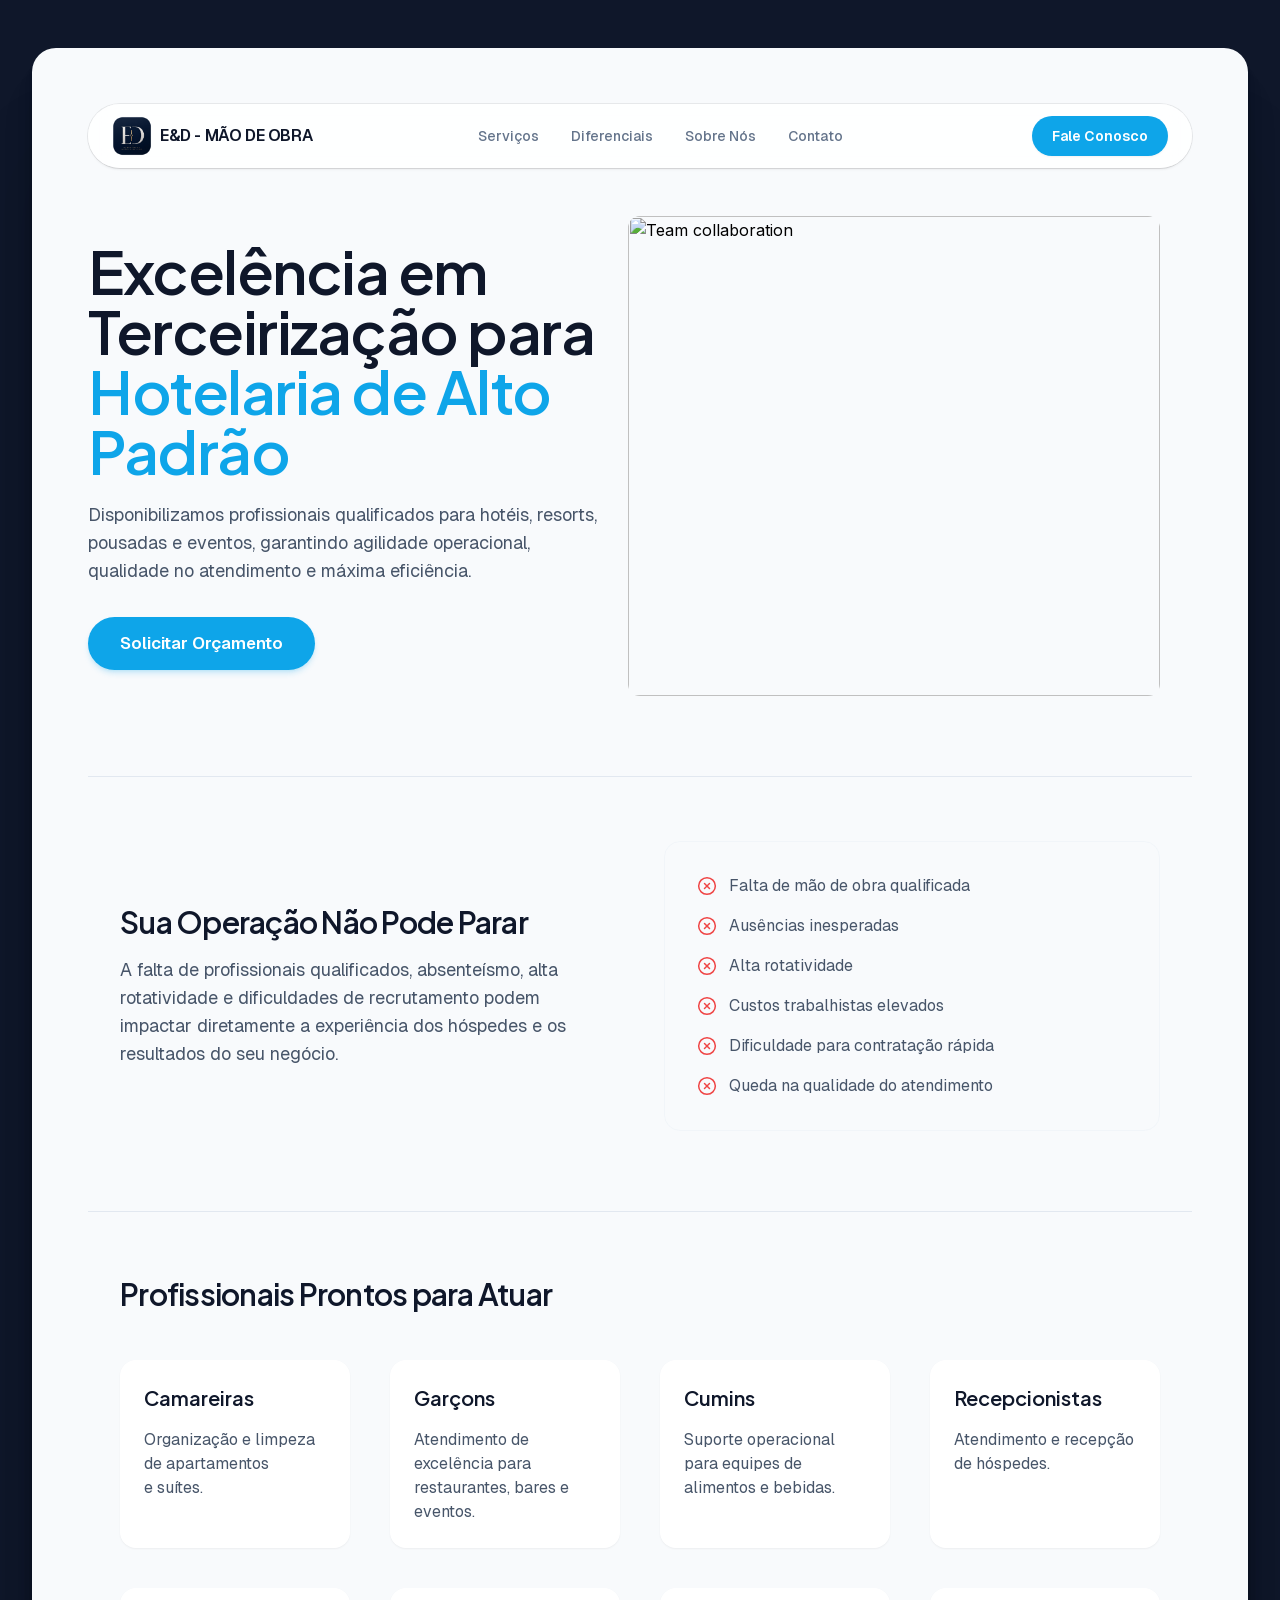
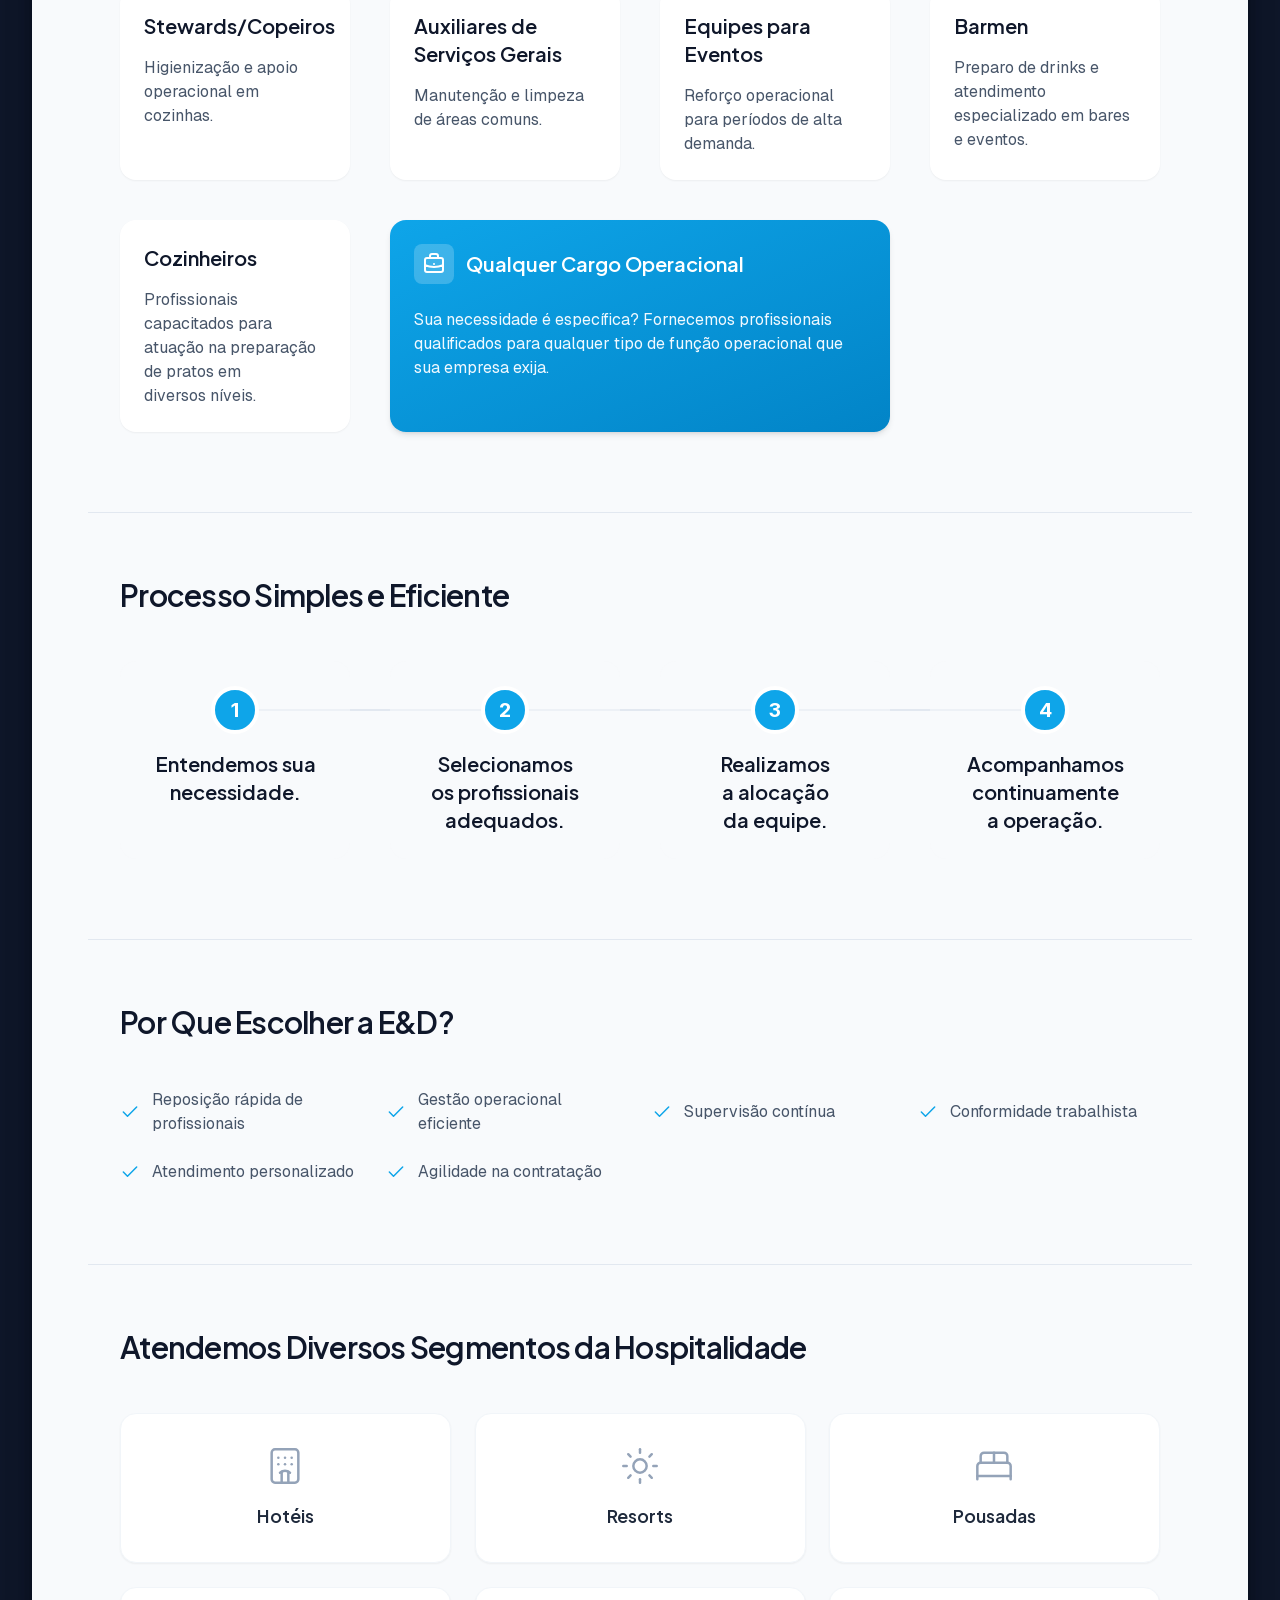
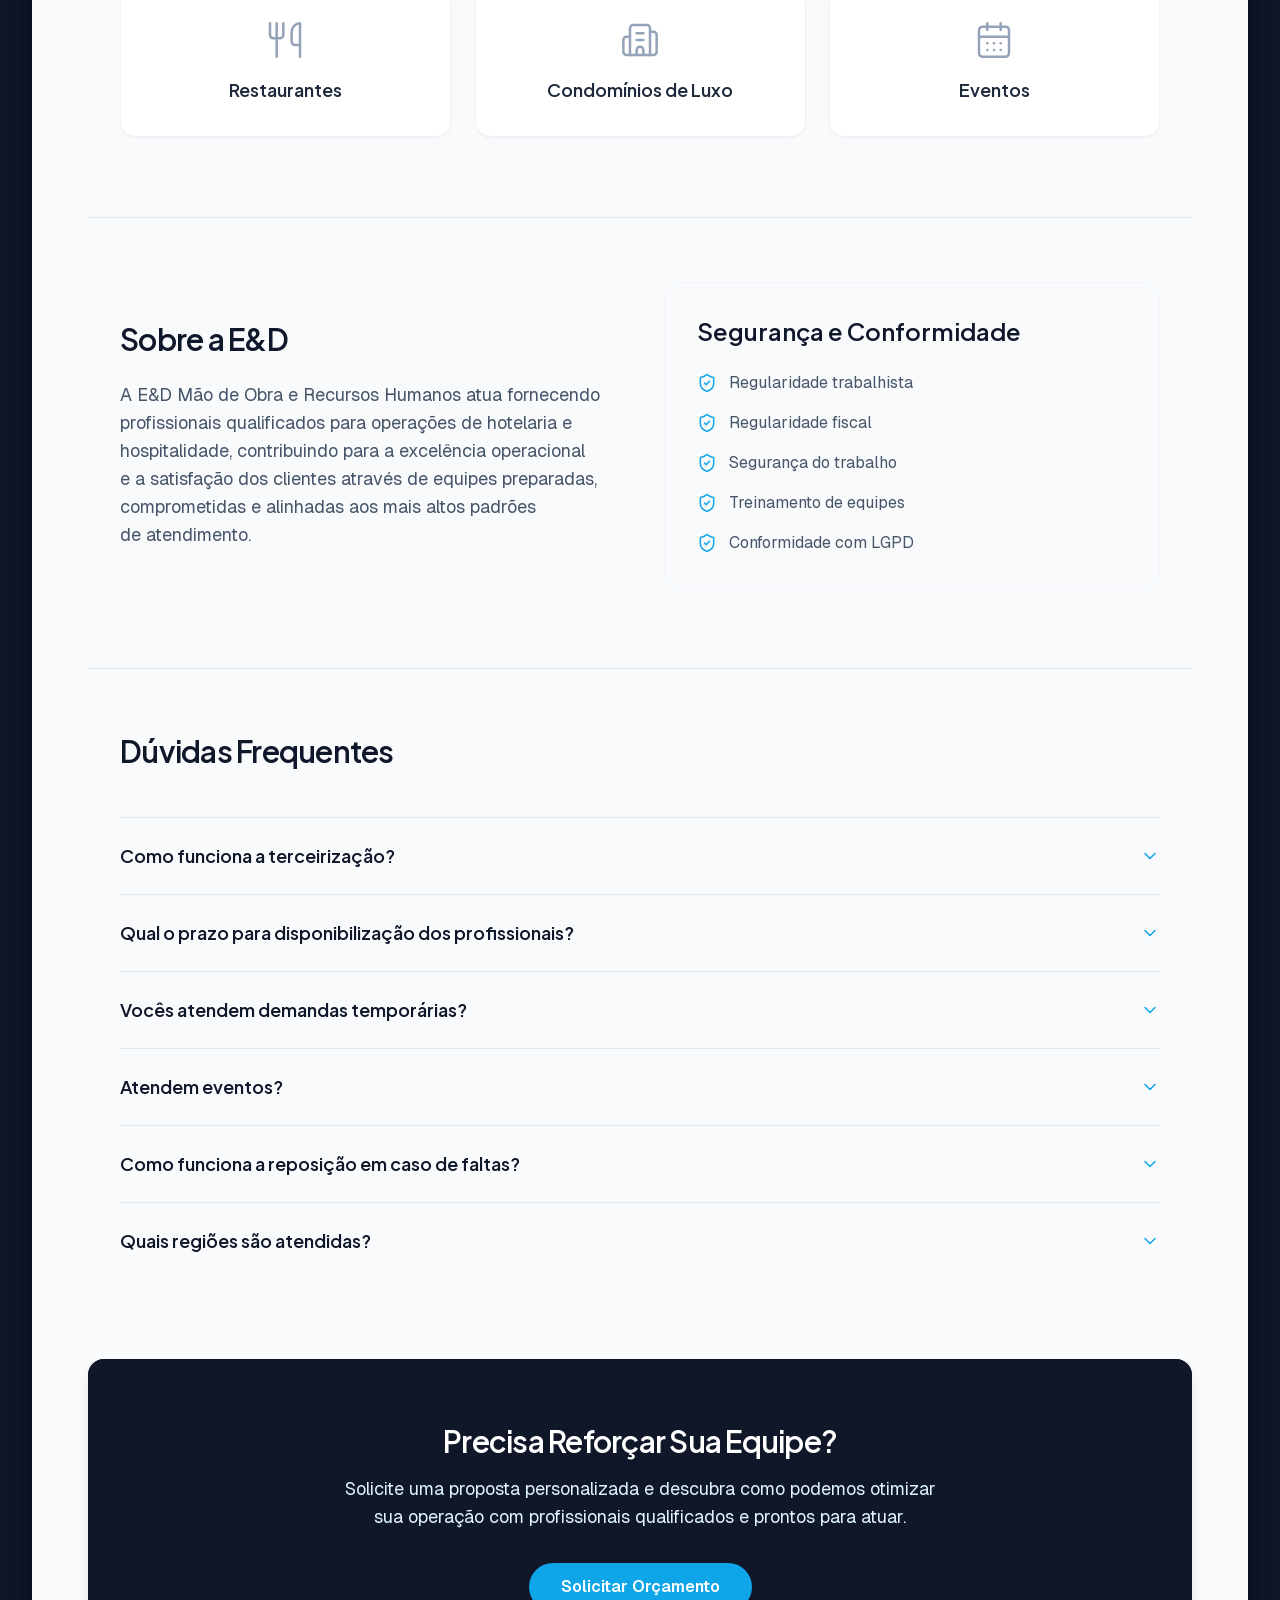
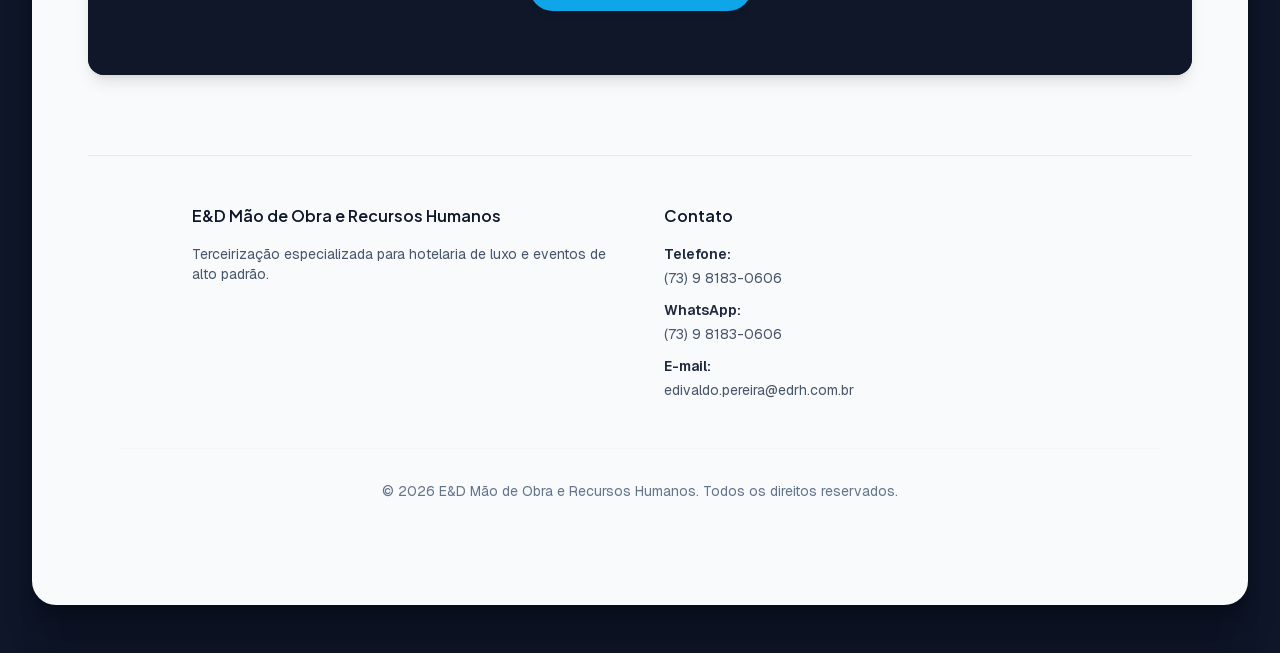
==== commit 07449384: "Realizando alguns ajustes finais" ====
--- a/index.html
+++ b/index.html
@@ -1,432 +1,925 @@
-<html lang="pt-BR"><head><meta charset="utf-8"/>
-<meta content="width=device-width, initial-scale=1.0" name="viewport"/>
-<title>E&D Mão de Obra e Recursos Humanos | Terceirização de Excelência</title>
-<meta name="description" content="Soluções completas em terceirização de mão de obra, recursos humanos e facilities para hotelaria de luxo, eventos corporativos e condomínios." />
-<meta property="og:title" content="E&D Mão de Obra e Recursos Humanos" />
-<meta property="og:description" content="Especialistas em recursos humanos e gestão de equipes para operações de alto padrão." />
-<link href="assets/css/css2_0c6ec1a12c79.css" rel="stylesheet"/>
-<script src="assets/js/resource_3fa48481346f.js"></script>
-<link href="assets/css/css2_86e10c4bcbd4.css" id="all-fonts-link-font-geist" rel="stylesheet"/><style id="all-fonts-style-font-geist">.font-geist { font-family: 'Geist', sans-serif !important; }</style><link href="assets/css/css2_0fc20595ebff.css" id="all-fonts-link-font-roboto" rel="stylesheet"/><style id="all-fonts-style-font-roboto">.font-roboto { font-family: 'Roboto', sans-serif !important; }</style><link href="assets/css/css2_23afcbef9bdd.css" id="all-fonts-link-font-montserrat" rel="stylesheet"/><style id="all-fonts-style-font-montserrat">.font-montserrat { font-family: 'Montserrat', sans-serif !important; }</style><link href="assets/css/css2_82ced711bf49.css" id="all-fonts-link-font-poppins" rel="stylesheet"/><style id="all-fonts-style-font-poppins">.font-poppins { font-family: 'Poppins', sans-serif !important; }</style><link href="assets/css/css2_fa22aa91016e.css" id="all-fonts-link-font-playfair" rel="stylesheet"/><style id="all-fonts-style-font-playfair">.font-playfair { font-family: 'Playfair Display', serif !important; }</style><link href="assets/css/css2_2b2d87bc82d8.css" id="all-fonts-link-font-instrument-serif" rel="stylesheet"/><style id="all-fonts-style-font-instrument-serif">.font-instrument-serif { font-family: 'Instrument Serif', serif !important; }</style><link href="assets/css/css2_4fef849c83da.css" id="all-fonts-link-font-merriweather" rel="stylesheet"/><style id="all-fonts-style-font-merriweather">.font-merriweather { font-family: 'Merriweather', serif !important; }</style><link href="assets/css/css2_a7b22b336fe1.css" id="all-fonts-link-font-bricolage" rel="stylesheet"/><style id="all-fonts-style-font-bricolage">.font-bricolage { font-family: 'Bricolage Grotesque', sans-serif !important; }</style><link href="assets/css/css2_0b2072b66163.css" id="all-fonts-link-font-jakarta" rel="stylesheet"/><style id="all-fonts-style-font-jakarta">.font-jakarta { font-family: 'Plus Jakarta Sans', sans-serif !important; }</style><link href="assets/css/css2_9b8bf743d4a8.css" id="all-fonts-link-font-manrope" rel="stylesheet"/><style id="all-fonts-style-font-manrope">.font-manrope { font-family: 'Manrope', sans-serif !important; }</style><link href="assets/css/css2_8e191ef32247.css" id="all-fonts-link-font-space-grotesk" rel="stylesheet"/><style id="all-fonts-style-font-space-grotesk">.font-space-grotesk { font-family: 'Space Grotesk', sans-serif !important; }</style><link href="assets/css/css2_70fd47a02eed.css" id="all-fonts-link-font-work-sans" rel="stylesheet"/><style id="all-fonts-style-font-work-sans">.font-work-sans { font-family: 'Work Sans', sans-serif !important; }</style><link href="assets/css/css2_b52fc18295f8.css" id="all-fonts-link-font-pt-serif" rel="stylesheet"/><style id="all-fonts-style-font-pt-serif">.font-pt-serif { font-family: 'PT Serif', serif !important; }</style><link href="assets/css/css2_62759cd015bd.css" id="all-fonts-link-font-geist-mono" rel="stylesheet"/><style id="all-fonts-style-font-geist-mono">.font-geist-mono { font-family: 'Geist Mono', monospace !important; }</style><link href="assets/css/css2_f495c2faa2a6.css" id="all-fonts-link-font-space-mono" rel="stylesheet"/><style id="all-fonts-style-font-space-mono">.font-space-mono { font-family: 'Space Mono', monospace !important; }</style><link href="assets/css/css2_6f16cdd6fd9f.css" id="all-fonts-link-font-quicksand" rel="stylesheet"/><style id="all-fonts-style-font-quicksand">.font-quicksand { font-family: 'Quicksand', sans-serif !important; }</style><link href="assets/css/css2_94cb6f0c406a.css" id="all-fonts-link-font-nunito" rel="stylesheet"/><style id="all-fonts-style-font-nunito">.font-nunito { font-family: 'Nunito', sans-serif !important; }</style><style>
-/* Scroll fallback - ensures native scroll works if JS scroll fails */
-html, html.lenis, html.lenis-smooth, html.has-scroll-smooth, html.has-scroll-init {
-    overflow-x: clip !important;
-    height: auto !important;
-    scroll-behavior: smooth !important;
-}
-body, body.lenis, body.has-scroll-smooth {
-    overflow-x: clip !important;
-    min-height: 100vh !important;
-    opacity: 1 !important;
-    visibility: visible !important;
-    pointer-events: auto !important;
-    transform: none !important;
-}
-/* Hide preloaders/loaders that block content */
-.loader, .preloader, .page-loader, .loading, .loading-screen,
-[class*="loader"], [class*="preload"], [id*="loader"], [id*="preload"],
-.loading-overlay, .page-transition {
-    display: none !important;
-    opacity: 0 !important;
-    visibility: hidden !important;
-    pointer-events: none !important;
-}
-/* Neutralize scroll library wrappers */
-.lenis-wrapper, .smooth-scroll, [data-scroll-container], [data-scroll], .locomotive-scroll-container {
-    transform: none !important;
-    will-change: auto !important;
-}
-[data-scroll-section] {
-    transform: none !important;
-    opacity: 1 !important;
-    visibility: visible !important;
-}
-/* Fix fixed-position wrappers that block scroll (but preserve footer) */
-body > div:first-child:not(footer):not([class*="footer"]),
-.wrapper:not(footer),
-main,
-#__next,
-#root,
-#app {
-    position: relative !important;
-    overflow: visible !important;
-    height: auto !important;
-}
-/* Restore footer to bottom of page flow instead of fixed */
-footer, [class*="footer"], .footer-sticky {
-    position: relative !important;
-    bottom: auto !important;
-    left: auto !important;
-    right: auto !important;
-    z-index: 1 !important;
-    height: auto !important;
-}
-/* Remove margin-bottom trick used with fixed footers */
-.wrapper {
-    margin-bottom: 0 !important;
-}
-/* Ensure all content is visible (some sites hide until JS loads) */
-.word-inner, .split-animate, [data-animation], .gsap-marker-start, .gsap-marker-end {
-    transform: none !important;
-    opacity: 1 !important;
-    visibility: visible !important;
-}
-/* Fix for translate-y animations that hide content initially */
-.translate-y-full, [class*="translate-y"] {
-    transform: none !important;
-}
-/* Fix hero text that starts hidden */
-.hero-text span, .hero-fade {
-    transform: none !important;
-    opacity: 1 !important;
-}
-/* Modern Reveal Animations */
-.reveal { opacity: 0; transform: translateY(30px); transition: opacity 0.8s cubic-bezier(0.16, 1, 0.3, 1), transform 0.8s cubic-bezier(0.16, 1, 0.3, 1); will-change: opacity, transform; }
-.reveal.revealed { opacity: 1; transform: translateY(0); }
-.reveal-delay-100 { transition-delay: 100ms; }
-.reveal-delay-200 { transition-delay: 200ms; }
-.reveal-delay-300 { transition-delay: 300ms; }
-.reveal-delay-400 { transition-delay: 400ms; }
-.reveal-scale { opacity: 0; transform: scale(0.95); transition: opacity 0.8s cubic-bezier(0.16, 1, 0.3, 1), transform 0.8s cubic-bezier(0.16, 1, 0.3, 1); will-change: opacity, transform; }
-.reveal-scale.revealed { opacity: 1; transform: scale(1); }
-.reveal-left { opacity: 0; transform: translateX(-40px); transition: opacity 0.8s cubic-bezier(0.16, 1, 0.3, 1), transform 0.8s cubic-bezier(0.16, 1, 0.3, 1); will-change: opacity, transform; }
-.reveal-left.revealed { opacity: 1; transform: translateX(0); }
-.reveal-right { opacity: 0; transform: translateX(40px); transition: opacity 0.8s cubic-bezier(0.16, 1, 0.3, 1), transform 0.8s cubic-bezier(0.16, 1, 0.3, 1); will-change: opacity, transform; }
-.reveal-right.revealed { opacity: 1; transform: translateX(0); }
-
-/* Typography improvements for better line breaks */
-h1, h2, h3, h4, h5, h6, .text-balance {
-    text-wrap: balance;
-}
-p, li, .text-pretty {
-    text-wrap: pretty;
-}
-
-/* Mobile Scroll Hover for Segment Cards */
-@media (max-width: 1023px) {
-  #segmentos .group.mobile-active {
-    box-shadow: 0 20px 25px -5px rgba(0, 0, 0, 0.1), 0 10px 10px -5px rgba(0, 0, 0, 0.04) !important;
-    border-color: rgba(14, 165, 233, 0.3) !important;
-    transform: translateY(-0.5rem) !important;
-  }
-  #segmentos .group.mobile-active > div.absolute {
-    opacity: 1 !important;
-  }
-  #segmentos .group.mobile-active > i {
-    color: #0EA5E9 !important;
-    transform: scale(1.1) !important;
-  }
-  #segmentos .group.mobile-active > span {
-    color: #0EA5E9 !important;
-  }
-}
-</style></head>
+<html lang="pt-BR">
+
+<head>
+  <meta charset="utf-8" />
+  <meta content="width=device-width, initial-scale=1.0" name="viewport" />
+  <title>E&D - Mão de Obra</title>
+  <meta name="description"
+    content="Soluções completas em terceirização de mão de obra, recursos humanos e facilities para hotelaria de luxo, eventos corporativos e condomínios." />
+  <meta property="og:title" content="E&D Mão de Obra e Recursos Humanos" />
+  <meta property="og:description"
+    content="Especialistas em recursos humanos e gestão de equipes para operações de alto padrão." />
+  <link rel="icon" type="image/png" href="assets/imgs/logo-remove.png" />
+  <link href="assets/css/css2_0c6ec1a12c79.css" rel="stylesheet" />
+  <script src="assets/js/resource_3fa48481346f.js"></script>
+  <link href="assets/css/css2_86e10c4bcbd4.css" id="all-fonts-link-font-geist" rel="stylesheet" />
+  <style id="all-fonts-style-font-geist">
+    .font-geist {
+      font-family: 'Geist', sans-serif !important;
+    }
+  </style>
+  <link href="assets/css/css2_0fc20595ebff.css" id="all-fonts-link-font-roboto" rel="stylesheet" />
+  <style id="all-fonts-style-font-roboto">
+    .font-roboto {
+      font-family: 'Roboto', sans-serif !important;
+    }
+  </style>
+  <link href="assets/css/css2_23afcbef9bdd.css" id="all-fonts-link-font-montserrat" rel="stylesheet" />
+  <style id="all-fonts-style-font-montserrat">
+    .font-montserrat {
+      font-family: 'Montserrat', sans-serif !important;
+    }
+  </style>
+  <link href="assets/css/css2_82ced711bf49.css" id="all-fonts-link-font-poppins" rel="stylesheet" />
+  <style id="all-fonts-style-font-poppins">
+    .font-poppins {
+      font-family: 'Poppins', sans-serif !important;
+    }
+  </style>
+  <link href="assets/css/css2_fa22aa91016e.css" id="all-fonts-link-font-playfair" rel="stylesheet" />
+  <style id="all-fonts-style-font-playfair">
+    .font-playfair {
+      font-family: 'Playfair Display', serif !important;
+    }
+  </style>
+  <link href="assets/css/css2_2b2d87bc82d8.css" id="all-fonts-link-font-instrument-serif" rel="stylesheet" />
+  <style id="all-fonts-style-font-instrument-serif">
+    .font-instrument-serif {
+      font-family: 'Instrument Serif', serif !important;
+    }
+  </style>
+  <link href="assets/css/css2_4fef849c83da.css" id="all-fonts-link-font-merriweather" rel="stylesheet" />
+  <style id="all-fonts-style-font-merriweather">
+    .font-merriweather {
+      font-family: 'Merriweather', serif !important;
+    }
+  </style>
+  <link href="assets/css/css2_a7b22b336fe1.css" id="all-fonts-link-font-bricolage" rel="stylesheet" />
+  <style id="all-fonts-style-font-bricolage">
+    .font-bricolage {
+      font-family: 'Bricolage Grotesque', sans-serif !important;
+    }
+  </style>
+  <link href="assets/css/css2_0b2072b66163.css" id="all-fonts-link-font-jakarta" rel="stylesheet" />
+  <style id="all-fonts-style-font-jakarta">
+    .font-jakarta {
+      font-family: 'Plus Jakarta Sans', sans-serif !important;
+    }
+  </style>
+  <link href="assets/css/css2_9b8bf743d4a8.css" id="all-fonts-link-font-manrope" rel="stylesheet" />
+  <style id="all-fonts-style-font-manrope">
+    .font-manrope {
+      font-family: 'Manrope', sans-serif !important;
+    }
+  </style>
+  <link href="assets/css/css2_8e191ef32247.css" id="all-fonts-link-font-space-grotesk" rel="stylesheet" />
+  <style id="all-fonts-style-font-space-grotesk">
+    .font-space-grotesk {
+      font-family: 'Space Grotesk', sans-serif !important;
+    }
+  </style>
+  <link href="assets/css/css2_70fd47a02eed.css" id="all-fonts-link-font-work-sans" rel="stylesheet" />
+  <style id="all-fonts-style-font-work-sans">
+    .font-work-sans {
+      font-family: 'Work Sans', sans-serif !important;
+    }
+  </style>
+  <link href="assets/css/css2_b52fc18295f8.css" id="all-fonts-link-font-pt-serif" rel="stylesheet" />
+  <style id="all-fonts-style-font-pt-serif">
+    .font-pt-serif {
+      font-family: 'PT Serif', serif !important;
+    }
+  </style>
+  <link href="assets/css/css2_62759cd015bd.css" id="all-fonts-link-font-geist-mono" rel="stylesheet" />
+  <style id="all-fonts-style-font-geist-mono">
+    .font-geist-mono {
+      font-family: 'Geist Mono', monospace !important;
+    }
+  </style>
+  <link href="assets/css/css2_f495c2faa2a6.css" id="all-fonts-link-font-space-mono" rel="stylesheet" />
+  <style id="all-fonts-style-font-space-mono">
+    .font-space-mono {
+      font-family: 'Space Mono', monospace !important;
+    }
+  </style>
+  <link href="assets/css/css2_6f16cdd6fd9f.css" id="all-fonts-link-font-quicksand" rel="stylesheet" />
+  <style id="all-fonts-style-font-quicksand">
+    .font-quicksand {
+      font-family: 'Quicksand', sans-serif !important;
+    }
+  </style>
+  <link href="assets/css/css2_94cb6f0c406a.css" id="all-fonts-link-font-nunito" rel="stylesheet" />
+  <style id="all-fonts-style-font-nunito">
+    .font-nunito {
+      font-family: 'Nunito', sans-serif !important;
+    }
+  </style>
+  <style>
+    /* Scroll fallback - ensures native scroll works if JS scroll fails */
+    html,
+    html.lenis,
+    html.lenis-smooth,
+    html.has-scroll-smooth,
+    html.has-scroll-init {
+      overflow-x: clip !important;
+      height: auto !important;
+      scroll-behavior: smooth !important;
+    }
+
+    body,
+    body.lenis,
+    body.has-scroll-smooth {
+      overflow-x: clip !important;
+      min-height: 100vh !important;
+      opacity: 1 !important;
+      visibility: visible !important;
+      pointer-events: auto !important;
+      transform: none !important;
+    }
+
+    /* Hide preloaders/loaders that block content */
+    .loader,
+    .preloader,
+    .page-loader,
+    .loading,
+    .loading-screen,
+    [class*="loader"],
+    [class*="preload"],
+    [id*="loader"],
+    [id*="preload"],
+    .loading-overlay,
+    .page-transition {
+      display: none !important;
+      opacity: 0 !important;
+      visibility: hidden !important;
+      pointer-events: none !important;
+    }
+
+    /* Neutralize scroll library wrappers */
+    .lenis-wrapper,
+    .smooth-scroll,
+    [data-scroll-container],
+    [data-scroll],
+    .locomotive-scroll-container {
+      transform: none !important;
+      will-change: auto !important;
+    }
+
+    [data-scroll-section] {
+      transform: none !important;
+      opacity: 1 !important;
+      visibility: visible !important;
+    }
+
+    /* Fix fixed-position wrappers that block scroll (but preserve footer) */
+    body>div:first-child:not(footer):not([class*="footer"]),
+    .wrapper:not(footer),
+    main,
+    #__next,
+    #root,
+    #app {
+      position: relative !important;
+      overflow: visible !important;
+      height: auto !important;
+    }
+
+    /* Restore footer to bottom of page flow instead of fixed */
+    footer,
+    [class*="footer"],
+    .footer-sticky {
+      position: relative !important;
+      bottom: auto !important;
+      left: auto !important;
+      right: auto !important;
+      z-index: 1 !important;
+      height: auto !important;
+    }
+
+    /* Remove margin-bottom trick used with fixed footers */
+    .wrapper {
+      margin-bottom: 0 !important;
+    }
+
+    /* Ensure all content is visible (some sites hide until JS loads) */
+    .word-inner,
+    .split-animate,
+    [data-animation],
+    .gsap-marker-start,
+    .gsap-marker-end {
+      transform: none !important;
+      opacity: 1 !important;
+      visibility: visible !important;
+    }
+
+    /* Fix for translate-y animations that hide content initially */
+    .translate-y-full,
+    [class*="translate-y"] {
+      transform: none !important;
+    }
+
+    /* Fix hero text that starts hidden */
+    .hero-text span,
+    .hero-fade {
+      transform: none !important;
+      opacity: 1 !important;
+    }
+
+    /* Modern Reveal Animations */
+    .reveal {
+      opacity: 0;
+      transform: translateY(30px);
+      transition: opacity 0.8s cubic-bezier(0.16, 1, 0.3, 1), transform 0.8s cubic-bezier(0.16, 1, 0.3, 1);
+      will-change: opacity, transform;
+    }
+
+    .reveal.revealed {
+      opacity: 1;
+      transform: translateY(0);
+    }
+
+    .reveal-delay-100 {
+      transition-delay: 100ms;
+    }
+
+    .reveal-delay-200 {
+      transition-delay: 200ms;
+    }
+
+    .reveal-delay-300 {
+      transition-delay: 300ms;
+    }
+
+    .reveal-delay-400 {
+      transition-delay: 400ms;
+    }
+
+    .reveal-scale {
+      opacity: 0;
+      transform: scale(0.95);
+      transition: opacity 0.8s cubic-bezier(0.16, 1, 0.3, 1), transform 0.8s cubic-bezier(0.16, 1, 0.3, 1);
+      will-change: opacity, transform;
+    }
+
+    .reveal-scale.revealed {
+      opacity: 1;
+      transform: scale(1);
+    }
+
+    .reveal-left {
+      opacity: 0;
+      transform: translateX(-40px);
+      transition: opacity 0.8s cubic-bezier(0.16, 1, 0.3, 1), transform 0.8s cubic-bezier(0.16, 1, 0.3, 1);
+      will-change: opacity, transform;
+    }
+
+    .reveal-left.revealed {
+      opacity: 1;
+      transform: translateX(0);
+    }
+
+    .reveal-right {
+      opacity: 0;
+      transform: translateX(40px);
+      transition: opacity 0.8s cubic-bezier(0.16, 1, 0.3, 1), transform 0.8s cubic-bezier(0.16, 1, 0.3, 1);
+      will-change: opacity, transform;
+    }
+
+    .reveal-right.revealed {
+      opacity: 1;
+      transform: translateX(0);
+    }
+
+    /* Typography improvements for better line breaks */
+    h1,
+    h2,
+    h3,
+    h4,
+    h5,
+    h6,
+    .text-balance {
+      text-wrap: balance;
+    }
+
+    p,
+    li,
+    .text-pretty {
+      text-wrap: pretty;
+    }
+
+    /* Mobile Scroll Hover for Segment Cards */
+    @media (max-width: 1023px) {
+      #segmentos .group.mobile-active {
+        box-shadow: 0 20px 25px -5px rgba(0, 0, 0, 0.1), 0 10px 10px -5px rgba(0, 0, 0, 0.04) !important;
+        border-color: rgba(14, 165, 233, 0.3) !important;
+        transform: translateY(-0.5rem) !important;
+      }
+
+      #segmentos .group.mobile-active>div.absolute {
+        opacity: 1 !important;
+      }
+
+      #segmentos .group.mobile-active>i {
+        color: #0EA5E9 !important;
+        transform: scale(1.1) !important;
+      }
+
+      #segmentos .group.mobile-active>span {
+        color: #0EA5E9 !important;
+      }
+    }
+
+    /* Ajuste para telas grandes (ex: 1920x1080) para o conteúdo não ficar fino e as laterais muito grandes */
+    @media (min-width: 1440px) {
+      .max-w-7xl {
+        max-width: 1600px !important;
+      }
+    }
+
+    @media (min-width: 1920px) {
+      .max-w-7xl {
+        max-width: 1800px !important;
+      }
+    }
+  </style>
+</head>
+
 <body class="antialiased font-[Inter] bg-slate-50 sm:bg-slate-900">
-<main class="max-w-7xl mx-auto sm:px-6 lg:px-8 sm:py-12">
-<div class="px-4 py-6 sm:p-10 lg:p-14 sm:shadow-[0_2.8px_2.2px_rgba(0,_0,_0,_0.034),_0_6.7px_5.3px_rgba(0,_0,_0,_0.048),_0_12.5px_10px_rgba(0,_0,_0,_0.06),_0_22.3px_17.9px_rgba(0,_0,_0,_0.072),_0_41.8px_33.4px_rgba(0,_0,_0,_0.086),_0_100px_80px_rgba(0,_0,_0,_0.12)] bg-slate-50 sm:rounded-3xl">
-<!-- Nav Wrapper -->
-<div class="h-[64px] lg:h-auto z-[100] relative">
-<nav id="main-nav" class="relative top-0 left-0 w-full z-[100] transition-all duration-300 lg:!relative lg:!top-auto lg:!left-auto lg:!right-auto lg:!w-full">
-<div class="flex lg:px-6 bg-white/85 backdrop-blur-md rounded-full pt-3 pr-4 pb-3 pl-4 shadow-[0px_2px_3px_-1px_rgba(0,0,0,0.1),0px_1px_0px_0px_rgba(25,28,33,0.02),0px_0px_0px_1px_rgba(25,28,33,0.08)] items-center justify-between relative" style="">
-<!-- Logo -->
-<a class="flex items-center gap-2" href="#">
-<span class="inline-flex items-center justify-center w-10 h-10 rounded-full bg-slate-900 text-white" style="">
-<svg class="lucide lucide-hotel w-5 h-5 stroke-[3]" data-lucide="hotel" fill="none" height="24" stroke="currentColor" stroke-linecap="round" stroke-linejoin="round" stroke-width="2" style="" viewbox="0 0 24 24" width="24" xmlns="http://www.w3.org/2000/svg"><path d="M10 22v-6.57" /><path d="M12 11h.01" /><path d="M12 7h.01" /><path d="M14 15h.01" /><path d="M14 11h.01" /><path d="M14 7h.01" /><path d="M16 15h.01" /><path d="M16 11h.01" /><path d="M16 7h.01" /><path d="M18 15h.01" /><path d="M18 11h.01" /><path d="M18 7h.01" /><path d="M20 15h.01" /><path d="M20 11h.01" /><path d="M20 7h.01" /><path d="M22 22V9a2 2 0 0 0-2-2H4a2 2 0 0 0-2 2v13" /><path d="M6 22V9" /><path d="M8 22V9" /><path d="M2 22h20" /></svg>
-</span>
-<span class="text-base font-semibold tracking-tight text-slate-900 font-geist" style="">E&D</span>
-</a>
-<!-- Links -->
-<ul class="flex items-center gap-4 lg:gap-8 text-sm font-medium absolute lg:static top-full left-0 right-0 mt-3 lg:mt-0 bg-white lg:bg-transparent rounded-2xl lg:rounded-none p-6 lg:p-0 shadow-lg lg:shadow-none flex-col lg:flex-row border border-slate-100 lg:border-none transition-all duration-300 ease-in-out origin-top opacity-0 pointer-events-none -translate-y-4 lg:opacity-100 lg:pointer-events-auto lg:translate-y-0" id="nav-menu">
-<li class="w-full lg:w-auto"><a class="text-slate-900 hover:text-[#0EA5E9] font-geist w-full block text-center lg:inline transition-colors" href="#servicos" style="">Serviços</a></li>
-<li class="w-full lg:w-auto"><a class="text-slate-500 hover:text-[#0EA5E9] font-geist w-full block text-center lg:inline transition-colors" href="#diferenciais" style="">Diferenciais</a></li>
-<li class="w-full lg:w-auto"><a class="text-slate-500 hover:text-[#0EA5E9] font-geist w-full block text-center lg:inline transition-colors" href="#sobre" style="">Sobre Nós</a></li>
-<li class="w-full lg:w-auto"><a class="text-slate-500 hover:text-[#0EA5E9] font-geist w-full block text-center lg:inline transition-colors" href="#contato" style="">Contato</a></li>
-<li class="w-full lg:w-auto lg:hidden mt-2"><a class="w-full inline-flex items-center justify-center px-5 py-2.5 rounded-full bg-[#0EA5E9] text-sm font-semibold shadow-sm transition hover:bg-[#0284C7] text-white font-geist" href="#contato" style="">Fale Conosco</a></li>
-</ul>
-<!-- Mobile toggle -->
-<button class="lg:hidden flex items-center justify-center w-9 h-9 rounded-full hover:bg-slate-100" id="nav-toggle" style="">
-<svg class="lucide lucide-menu w-5 h-5" data-lucide="menu" fill="none" height="24" stroke="currentColor" stroke-linecap="round" stroke-linejoin="round" stroke-width="2" viewbox="0 0 24 24" width="24" xmlns="http://www.w3.org/2000/svg"><path d="M4 12h16"></path><path d="M4 18h16"></path><path d="M4 6h16"></path></svg>
-</button>
-<!-- CTA -->
-<div class="hidden lg:block">
-<a class="ml-6 inline-flex items-center justify-center px-5 py-2.5 rounded-full bg-[#0EA5E9] text-sm font-semibold shadow-sm transition hover:bg-[#0284C7] text-white font-geist" href="#contato" style="">Fale Conosco</a>
-</div>
-</div>
-</nav>
-</div>
-<!-- Hero -->
-<div class="mt-12 grid md:grid-cols-2 gap-10 items-center">
-<!-- Copy -->
-<div class="">
-<h1 class="reveal sm:text-5xl lg:text-6xl text-4xl font-semibold text-slate-900 tracking-tight font-jakarta" style="">Excelência em Terceirização para Hotelaria de Alto Padrão</h1>
-<p class="reveal reveal-delay-100 mt-6 text-lg max-w-lg text-slate-600 font-geist" style="">Disponibilizamos profissionais qualificados para hotéis, resorts, pousadas e eventos, garantindo agilidade operacional, qualidade no atendimento e máxima eficiência.</p>
-<div class="reveal reveal-delay-200 mt-8 flex flex-wrap gap-4">
-<a class="inline-flex items-center justify-center px-6 py-3 rounded-full bg-[#0EA5E9] font-medium shadow-sm transition hover:bg-[#0284C7] text-white font-geist" href="#contato" style="">Solicitar Orçamento</a>
-</div>
-</div>
-<!-- Illustration -->
-<div class="reveal-right relative h-[340px] sm:h-[420px] lg:h-[480px]">
-<div class="absolute inset-0 sm:-translate-x-8">
-<img alt="Team collaboration" class="w-full h-full object-cover rounded-xl" src="https://images.unsplash.com/photo-1600880292203-757bb62b4baf?auto=format&fit=crop&w=1600&q=80"/>
-</div>
-</div>
-</div>
-
-<section class="max-w-7xl lg:px-8 mt-20 border-t border-slate-200 pt-16 mr-auto ml-auto pr-6 pl-6">
-<h2 class="reveal text-3xl font-semibold tracking-tight text-slate-900 font-jakarta">Sua Operação Não Pode Parar</h2>
-<p class="reveal reveal-delay-100 mt-4 max-w-2xl text-lg text-slate-600 font-geist">A falta de profissionais qualificados, absenteísmo, alta rotatividade e dificuldades de recrutamento podem impactar diretamente a experiência dos hóspedes e os resultados do seu negócio.</p>
-<ul class="reveal reveal-delay-200 mt-8 grid gap-4 sm:grid-cols-2 text-slate-600 font-geist" role="list">
-<li class="flex items-center gap-3"><svg class="lucide lucide-x-circle w-5 h-5 text-red-500 flex-shrink-0" data-lucide="x-circle" fill="none" height="20" stroke="currentColor" stroke-linecap="round" stroke-linejoin="round" stroke-width="1.8" viewBox="0 0 24 24" width="20" xmlns="http://www.w3.org/2000/svg"><circle cx="12" cy="12" r="10"></circle><line x1="15" x2="9" y1="9" y2="15"></line><line x1="9" x2="15" y1="9" y2="15"></line></svg> Falta de mão de obra qualificada</li>
-<li class="flex items-center gap-3"><svg class="lucide lucide-x-circle w-5 h-5 text-red-500 flex-shrink-0" data-lucide="x-circle" fill="none" height="20" stroke="currentColor" stroke-linecap="round" stroke-linejoin="round" stroke-width="1.8" viewBox="0 0 24 24" width="20" xmlns="http://www.w3.org/2000/svg"><circle cx="12" cy="12" r="10"></circle><line x1="15" x2="9" y1="9" y2="15"></line><line x1="9" x2="15" y1="9" y2="15"></line></svg> Ausências inesperadas</li>
-<li class="flex items-center gap-3"><svg class="lucide lucide-x-circle w-5 h-5 text-red-500 flex-shrink-0" data-lucide="x-circle" fill="none" height="20" stroke="currentColor" stroke-linecap="round" stroke-linejoin="round" stroke-width="1.8" viewBox="0 0 24 24" width="20" xmlns="http://www.w3.org/2000/svg"><circle cx="12" cy="12" r="10"></circle><line x1="15" x2="9" y1="9" y2="15"></line><line x1="9" x2="15" y1="9" y2="15"></line></svg> Alta rotatividade</li>
-<li class="flex items-center gap-3"><svg class="lucide lucide-x-circle w-5 h-5 text-red-500 flex-shrink-0" data-lucide="x-circle" fill="none" height="20" stroke="currentColor" stroke-linecap="round" stroke-linejoin="round" stroke-width="1.8" viewBox="0 0 24 24" width="20" xmlns="http://www.w3.org/2000/svg"><circle cx="12" cy="12" r="10"></circle><line x1="15" x2="9" y1="9" y2="15"></line><line x1="9" x2="15" y1="9" y2="15"></line></svg> Custos trabalhistas elevados</li>
-<li class="flex items-center gap-3"><svg class="lucide lucide-x-circle w-5 h-5 text-red-500 flex-shrink-0" data-lucide="x-circle" fill="none" height="20" stroke="currentColor" stroke-linecap="round" stroke-linejoin="round" stroke-width="1.8" viewBox="0 0 24 24" width="20" xmlns="http://www.w3.org/2000/svg"><circle cx="12" cy="12" r="10"></circle><line x1="15" x2="9" y1="9" y2="15"></line><line x1="9" x2="15" y1="9" y2="15"></line></svg> Dificuldade para contratação rápida</li>
-<li class="flex items-center gap-3"><svg class="lucide lucide-x-circle w-5 h-5 text-red-500 flex-shrink-0" data-lucide="x-circle" fill="none" height="20" stroke="currentColor" stroke-linecap="round" stroke-linejoin="round" stroke-width="1.8" viewBox="0 0 24 24" width="20" xmlns="http://www.w3.org/2000/svg"><circle cx="12" cy="12" r="10"></circle><line x1="15" x2="9" y1="9" y2="15"></line><line x1="9" x2="15" y1="9" y2="15"></line></svg> Queda na qualidade do atendimento</li>
-</ul>
-</section>
-
-<section id="servicos" class="max-w-7xl lg:px-8 mt-20 border-t border-slate-200 pt-16 mr-auto ml-auto pr-6 pl-6">
-<h2 class="reveal text-3xl font-semibold tracking-tight text-slate-900 font-jakarta">Profissionais Prontos para Atuar</h2>
-<div class="mt-12 grid gap-10 sm:grid-cols-2 lg:grid-cols-4">
-<div class="reveal reveal-delay-100 flex flex-col items-start gap-4 p-6 bg-white rounded-2xl shadow-sm hover:shadow-md transition">
-<h3 class="text-xl font-semibold text-slate-900 font-jakarta">Camareiras</h3>
-<p class="text-slate-600 font-geist text-base">Organização e limpeza de apartamentos e suítes.</p>
-</div>
-<div class="reveal reveal-delay-200 flex flex-col items-start gap-4 p-6 bg-white rounded-2xl shadow-sm hover:shadow-md transition">
-<h3 class="text-xl font-semibold text-slate-900 font-jakarta">Garçons</h3>
-<p class="text-slate-600 font-geist text-base">Atendimento de excelência para restaurantes, bares e eventos.</p>
-</div>
-<div class="reveal reveal-delay-300 flex flex-col items-start gap-4 p-6 bg-white rounded-2xl shadow-sm hover:shadow-md transition">
-<h3 class="text-xl font-semibold text-slate-900 font-jakarta">Cumins</h3>
-<p class="text-slate-600 font-geist text-base">Suporte operacional para equipes de alimentos e bebidas.</p>
-</div>
-<div class="reveal reveal-delay-100 flex flex-col items-start gap-4 p-6 bg-white rounded-2xl shadow-sm hover:shadow-md transition">
-<h3 class="text-xl font-semibold text-slate-900 font-jakarta">Recepcionistas</h3>
-<p class="text-slate-600 font-geist text-base">Atendimento e recepção de hóspedes.</p>
-</div>
-<div class="reveal reveal-delay-200 flex flex-col items-start gap-4 p-6 bg-white rounded-2xl shadow-sm hover:shadow-md transition">
-<h3 class="text-xl font-semibold text-slate-900 font-jakarta">Stewards/Copeiros</h3>
-<p class="text-slate-600 font-geist text-base">Higienização e apoio operacional em cozinhas.</p>
-</div>
-<div class="reveal reveal-delay-300 flex flex-col items-start gap-4 p-6 bg-white rounded-2xl shadow-sm hover:shadow-md transition">
-<h3 class="text-xl font-semibold text-slate-900 font-jakarta">Auxiliares de Serviços Gerais</h3>
-<p class="text-slate-600 font-geist text-base">Manutenção e limpeza de áreas comuns.</p>
-</div>
-<div class="reveal reveal-delay-400 flex flex-col items-start gap-4 p-6 bg-white rounded-2xl shadow-sm hover:shadow-md transition">
-<h3 class="text-xl font-semibold text-slate-900 font-jakarta">Equipes para Eventos</h3>
-<p class="text-slate-600 font-geist text-base">Reforço operacional para períodos de alta demanda.</p>
-</div>
-<div class="reveal flex flex-col items-start gap-4 p-6 bg-white rounded-2xl shadow-sm hover:shadow-md transition">
-<h3 class="text-xl font-semibold text-slate-900 font-jakarta">Barmen</h3>
-<p class="text-slate-600 font-geist text-base">Preparo de drinks e atendimento especializado em bares e eventos.</p>
-</div>
-<div class="reveal reveal-delay-100 flex flex-col items-start gap-4 p-6 bg-white rounded-2xl shadow-sm hover:shadow-md transition">
-<h3 class="text-xl font-semibold text-slate-900 font-jakarta">Cozinheiros</h3>
-<p class="text-slate-600 font-geist text-base">Profissionais capacitados para atuação na preparação de pratos em diversos níveis.</p>
-</div>
-<div class="reveal reveal-delay-200 sm:col-span-2 lg:col-span-2 flex flex-col items-start gap-4 p-6 bg-gradient-to-br from-[#0EA5E9] to-[#0284C7] rounded-2xl shadow-md hover:shadow-lg transition">
-<div class="flex items-center gap-3">
-  <div class="p-2 bg-white/20 rounded-lg">
-    <svg class="lucide lucide-briefcase w-6 h-6 text-white" fill="none" stroke="currentColor" viewBox="0 0 24 24" xmlns="http://www.w3.org/2000/svg"><path stroke-linecap="round" stroke-linejoin="round" stroke-width="2" d="M21 13.255A23.931 23.931 0 0112 15c-3.183 0-6.22-.62-9-1.745M16 6V4a2 2 0 00-2-2h-4a2 2 0 00-2 2v2m4 6h.01M5 20h14a2 2 0 002-2V8a2 2 0 00-2-2H5a2 2 0 00-2 2v10a2 2 0 002 2z"></path></svg>
-  </div>
-  <h3 class="text-xl font-semibold text-white font-jakarta">Qualquer Cargo Operacional</h3>
-</div>
-<p class="text-sky-50 font-geist text-base mt-2">Sua necessidade é específica? Fornecemos profissionais qualificados para qualquer tipo de função operacional que sua empresa exija.</p>
-</div>
-</div>
-</section>
-
-<section class="max-w-7xl lg:px-8 mt-20 border-t border-slate-200 pt-16 mr-auto ml-auto pr-6 pl-6">
-<h2 class="reveal text-3xl font-semibold tracking-tight text-slate-900 font-jakarta">Processo Simples e Eficiente</h2>
-<div class="mt-12 grid gap-10 sm:grid-cols-2 lg:grid-cols-4 relative">
-<!-- Desktop horizontal line -->
-<div class="hidden lg:block absolute top-12 left-[12%] right-[12%] h-[2px] bg-slate-200 z-0"></div>
-<!-- Mobile vertical line -->
-<div class="block sm:hidden absolute top-12 bottom-12 left-1/2 -translate-x-1/2 w-[2px] bg-slate-200 z-0"></div>
-<div class="reveal group flex flex-col items-center text-center gap-4 p-6 relative z-10 transition-transform duration-300 hover:-translate-y-2 hover:shadow-xl rounded-2xl bg-slate-50/50 hover:bg-white border border-transparent hover:border-slate-100">
-<div class="w-12 h-12 rounded-full bg-[#0EA5E9] text-white flex items-center justify-center text-xl font-bold transition-all duration-300 group-hover:scale-110 group-hover:shadow-[0_0_15px_rgba(14,165,233,0.4)] border-4 border-white">1</div>
-<h3 class="text-xl font-semibold text-slate-900 font-jakarta transition-colors duration-300">Entendemos sua necessidade.</h3>
-</div>
-<div class="reveal reveal-delay-100 group flex flex-col items-center text-center gap-4 p-6 relative z-10 transition-transform duration-300 hover:-translate-y-2 hover:shadow-xl rounded-2xl bg-slate-50/50 hover:bg-white border border-transparent hover:border-slate-100">
-<div class="w-12 h-12 rounded-full bg-[#0EA5E9] text-white flex items-center justify-center text-xl font-bold transition-all duration-300 group-hover:scale-110 group-hover:shadow-[0_0_15px_rgba(14,165,233,0.4)] border-4 border-white">2</div>
-<h3 class="text-xl font-semibold text-slate-900 font-jakarta transition-colors duration-300">Selecionamos os profissionais adequados.</h3>
-</div>
-<div class="reveal reveal-delay-200 group flex flex-col items-center text-center gap-4 p-6 relative z-10 transition-transform duration-300 hover:-translate-y-2 hover:shadow-xl rounded-2xl bg-slate-50/50 hover:bg-white border border-transparent hover:border-slate-100">
-<div class="w-12 h-12 rounded-full bg-[#0EA5E9] text-white flex items-center justify-center text-xl font-bold transition-all duration-300 group-hover:scale-110 group-hover:shadow-[0_0_15px_rgba(14,165,233,0.4)] border-4 border-white">3</div>
-<h3 class="text-xl font-semibold text-slate-900 font-jakarta transition-colors duration-300">Realizamos a alocação da equipe.</h3>
-</div>
-<div class="reveal reveal-delay-300 group flex flex-col items-center text-center gap-4 p-6 relative z-10 transition-transform duration-300 hover:-translate-y-2 hover:shadow-xl rounded-2xl bg-slate-50/50 hover:bg-white border border-transparent hover:border-slate-100">
-<div class="w-12 h-12 rounded-full bg-[#0EA5E9] text-white flex items-center justify-center text-xl font-bold transition-all duration-300 group-hover:scale-110 group-hover:shadow-[0_0_15px_rgba(14,165,233,0.4)] border-4 border-white">4</div>
-<h3 class="text-xl font-semibold text-slate-900 font-jakarta transition-colors duration-300">Acompanhamos continuamente a operação.</h3>
-</div>
-</div>
-</section>
-
-<section id="diferenciais" class="max-w-7xl lg:px-8 mt-20 border-t border-slate-200 pt-16 mr-auto ml-auto pr-6 pl-6">
-<h2 class="reveal text-3xl font-semibold tracking-tight text-slate-900 font-jakarta">Por Que Escolher a E&D?</h2>
-<ul class="reveal reveal-delay-100 mt-12 grid gap-6 sm:grid-cols-2 lg:grid-cols-4 text-slate-600 font-geist" role="list">
-<li class="flex items-center gap-3"><svg class="lucide lucide-check w-5 h-5 text-[#0EA5E9] flex-shrink-0" data-lucide="check" fill="none" height="20" stroke="currentColor" stroke-linecap="round" stroke-linejoin="round" stroke-width="1.8" viewBox="0 0 24 24" width="20" xmlns="http://www.w3.org/2000/svg"><path d="M20 6 9 17l-5-5"></path></svg> Reposição rápida de profissionais</li>
-<li class="flex items-center gap-3"><svg class="lucide lucide-check w-5 h-5 text-[#0EA5E9] flex-shrink-0" data-lucide="check" fill="none" height="20" stroke="currentColor" stroke-linecap="round" stroke-linejoin="round" stroke-width="1.8" viewBox="0 0 24 24" width="20" xmlns="http://www.w3.org/2000/svg"><path d="M20 6 9 17l-5-5"></path></svg> Gestão operacional eficiente</li>
-<li class="flex items-center gap-3"><svg class="lucide lucide-check w-5 h-5 text-[#0EA5E9] flex-shrink-0" data-lucide="check" fill="none" height="20" stroke="currentColor" stroke-linecap="round" stroke-linejoin="round" stroke-width="1.8" viewBox="0 0 24 24" width="20" xmlns="http://www.w3.org/2000/svg"><path d="M20 6 9 17l-5-5"></path></svg> Supervisão contínua</li>
-<li class="flex items-center gap-3"><svg class="lucide lucide-check w-5 h-5 text-[#0EA5E9] flex-shrink-0" data-lucide="check" fill="none" height="20" stroke="currentColor" stroke-linecap="round" stroke-linejoin="round" stroke-width="1.8" viewBox="0 0 24 24" width="20" xmlns="http://www.w3.org/2000/svg"><path d="M20 6 9 17l-5-5"></path></svg> Conformidade trabalhista</li>
-<li class="flex items-center gap-3"><svg class="lucide lucide-check w-5 h-5 text-[#0EA5E9] flex-shrink-0" data-lucide="check" fill="none" height="20" stroke="currentColor" stroke-linecap="round" stroke-linejoin="round" stroke-width="1.8" viewBox="0 0 24 24" width="20" xmlns="http://www.w3.org/2000/svg"><path d="M20 6 9 17l-5-5"></path></svg> Atendimento personalizado</li>
-<li class="flex items-center gap-3"><svg class="lucide lucide-check w-5 h-5 text-[#0EA5E9] flex-shrink-0" data-lucide="check" fill="none" height="20" stroke="currentColor" stroke-linecap="round" stroke-linejoin="round" stroke-width="1.8" viewBox="0 0 24 24" width="20" xmlns="http://www.w3.org/2000/svg"><path d="M20 6 9 17l-5-5"></path></svg> Agilidade na contratação</li>
-</ul>
-</section>
-
-<section id="segmentos" class="max-w-7xl lg:px-8 mt-20 border-t border-slate-200 pt-16 mr-auto ml-auto pr-6 pl-6">
-<h2 class="reveal text-3xl font-semibold tracking-tight text-slate-900 font-jakarta">Atendemos Diversos Segmentos da Hospitalidade</h2>
-<div class="mt-12 grid gap-6 sm:grid-cols-2 lg:grid-cols-3">
-<div class="reveal group flex flex-col items-center justify-center p-8 bg-white rounded-2xl shadow-sm border border-slate-100 hover:shadow-xl hover:border-[#0EA5E9]/30 transition-all duration-300 relative overflow-hidden cursor-pointer hover:-translate-y-2">
-  <div class="absolute inset-0 bg-gradient-to-br from-[#0EA5E9]/5 to-transparent opacity-0 group-hover:opacity-100 transition-opacity duration-300"></div>
-  <i data-lucide="hotel" class="w-10 h-10 text-slate-400 group-hover:text-[#0EA5E9] group-hover:scale-110 transition-all duration-300 mb-4 relative z-10 stroke-[1.5]"></i>
-  <span class="font-semibold text-slate-800 font-jakarta group-hover:text-[#0EA5E9] transition-colors duration-300 relative z-10 text-lg">Hotéis</span>
-</div>
-<div class="reveal reveal-delay-100 group flex flex-col items-center justify-center p-8 bg-white rounded-2xl shadow-sm border border-slate-100 hover:shadow-xl hover:border-[#0EA5E9]/30 transition-all duration-300 relative overflow-hidden cursor-pointer hover:-translate-y-2">
-  <div class="absolute inset-0 bg-gradient-to-br from-[#0EA5E9]/5 to-transparent opacity-0 group-hover:opacity-100 transition-opacity duration-300"></div>
-  <i data-lucide="sun" class="w-10 h-10 text-slate-400 group-hover:text-[#0EA5E9] group-hover:scale-110 transition-all duration-300 mb-4 relative z-10 stroke-[1.5]"></i>
-  <span class="font-semibold text-slate-800 font-jakarta group-hover:text-[#0EA5E9] transition-colors duration-300 relative z-10 text-lg">Resorts</span>
-</div>
-<div class="reveal reveal-delay-200 group flex flex-col items-center justify-center p-8 bg-white rounded-2xl shadow-sm border border-slate-100 hover:shadow-xl hover:border-[#0EA5E9]/30 transition-all duration-300 relative overflow-hidden cursor-pointer hover:-translate-y-2">
-  <div class="absolute inset-0 bg-gradient-to-br from-[#0EA5E9]/5 to-transparent opacity-0 group-hover:opacity-100 transition-opacity duration-300"></div>
-  <i data-lucide="bed-double" class="w-10 h-10 text-slate-400 group-hover:text-[#0EA5E9] group-hover:scale-110 transition-all duration-300 mb-4 relative z-10 stroke-[1.5]"></i>
-  <span class="font-semibold text-slate-800 font-jakarta group-hover:text-[#0EA5E9] transition-colors duration-300 relative z-10 text-lg">Pousadas</span>
-</div>
-<div class="reveal group flex flex-col items-center justify-center p-8 bg-white rounded-2xl shadow-sm border border-slate-100 hover:shadow-xl hover:border-[#0EA5E9]/30 transition-all duration-300 relative overflow-hidden cursor-pointer hover:-translate-y-2">
-  <div class="absolute inset-0 bg-gradient-to-br from-[#0EA5E9]/5 to-transparent opacity-0 group-hover:opacity-100 transition-opacity duration-300"></div>
-  <i data-lucide="utensils" class="w-10 h-10 text-slate-400 group-hover:text-[#0EA5E9] group-hover:scale-110 transition-all duration-300 mb-4 relative z-10 stroke-[1.5]"></i>
-  <span class="font-semibold text-slate-800 font-jakarta group-hover:text-[#0EA5E9] transition-colors duration-300 relative z-10 text-lg">Restaurantes</span>
-</div>
-<div class="reveal reveal-delay-100 group flex flex-col items-center justify-center p-8 bg-white rounded-2xl shadow-sm border border-slate-100 hover:shadow-xl hover:border-[#0EA5E9]/30 transition-all duration-300 relative overflow-hidden cursor-pointer hover:-translate-y-2">
-  <div class="absolute inset-0 bg-gradient-to-br from-[#0EA5E9]/5 to-transparent opacity-0 group-hover:opacity-100 transition-opacity duration-300"></div>
-  <i data-lucide="building-2" class="w-10 h-10 text-slate-400 group-hover:text-[#0EA5E9] group-hover:scale-110 transition-all duration-300 mb-4 relative z-10 stroke-[1.5]"></i>
-  <span class="font-semibold text-slate-800 font-jakarta group-hover:text-[#0EA5E9] transition-colors duration-300 relative z-10 text-lg">Condomínios de Luxo</span>
-</div>
-<div class="reveal reveal-delay-200 group flex flex-col items-center justify-center p-8 bg-white rounded-2xl shadow-sm border border-slate-100 hover:shadow-xl hover:border-[#0EA5E9]/30 transition-all duration-300 relative overflow-hidden cursor-pointer hover:-translate-y-2">
-  <div class="absolute inset-0 bg-gradient-to-br from-[#0EA5E9]/5 to-transparent opacity-0 group-hover:opacity-100 transition-opacity duration-300"></div>
-  <i data-lucide="calendar-days" class="w-10 h-10 text-slate-400 group-hover:text-[#0EA5E9] group-hover:scale-110 transition-all duration-300 mb-4 relative z-10 stroke-[1.5]"></i>
-  <span class="font-semibold text-slate-800 font-jakarta group-hover:text-[#0EA5E9] transition-colors duration-300 relative z-10 text-lg">Eventos</span>
-</div>
-</div>
-</section>
-
-<section id="sobre" class="max-w-7xl lg:px-8 mt-20 border-t border-slate-200 pt-16 mr-auto ml-auto pr-6 pl-6">
-<div class="grid md:grid-cols-2 gap-12 items-center">
-<div>
-<h2 class="reveal text-3xl font-semibold tracking-tight text-slate-900 font-jakarta">Sobre a E&D</h2>
-<p class="reveal reveal-delay-100 mt-6 text-lg text-slate-600 font-geist leading-relaxed">A E&D Mão de Obra e Recursos Humanos atua fornecendo profissionais qualificados para operações de hotelaria e hospitalidade, contribuindo para a excelência operacional e a satisfação dos clientes através de equipes preparadas, comprometidas e alinhadas aos mais altos padrões de atendimento.</p>
-</div>
-<div class="reveal-right">
-<div class="p-8 bg-slate-50 rounded-2xl border border-slate-100">
-<h3 class="text-2xl font-semibold text-slate-900 font-jakarta mb-6">Segurança e Conformidade</h3>
-<ul class="space-y-4 text-slate-600 font-geist">
-<li class="flex items-center gap-3"><svg class="lucide lucide-shield-check w-5 h-5 text-[#0EA5E9] flex-shrink-0" data-lucide="shield-check" fill="none" height="20" stroke="currentColor" stroke-linecap="round" stroke-linejoin="round" stroke-width="1.8" viewBox="0 0 24 24" width="20" xmlns="http://www.w3.org/2000/svg"><path d="M20 13c0 5-3.5 7.5-7.66 8.95a1 1 0 0 1-.67-.01C7.5 20.5 4 18 4 13V6a1 1 0 0 1 1-1c2 0 4.5-1.2 6.24-2.72a1.17 1.17 0 0 1 1.52 0C14.51 3.81 17 5 19 5a1 1 0 0 1 1 1z"></path><path d="m9 12 2 2 4-4"></path></svg> Regularidade trabalhista</li>
-<li class="flex items-center gap-3"><svg class="lucide lucide-shield-check w-5 h-5 text-[#0EA5E9] flex-shrink-0" data-lucide="shield-check" fill="none" height="20" stroke="currentColor" stroke-linecap="round" stroke-linejoin="round" stroke-width="1.8" viewBox="0 0 24 24" width="20" xmlns="http://www.w3.org/2000/svg"><path d="M20 13c0 5-3.5 7.5-7.66 8.95a1 1 0 0 1-.67-.01C7.5 20.5 4 18 4 13V6a1 1 0 0 1 1-1c2 0 4.5-1.2 6.24-2.72a1.17 1.17 0 0 1 1.52 0C14.51 3.81 17 5 19 5a1 1 0 0 1 1 1z"></path><path d="m9 12 2 2 4-4"></path></svg> Regularidade fiscal</li>
-<li class="flex items-center gap-3"><svg class="lucide lucide-shield-check w-5 h-5 text-[#0EA5E9] flex-shrink-0" data-lucide="shield-check" fill="none" height="20" stroke="currentColor" stroke-linecap="round" stroke-linejoin="round" stroke-width="1.8" viewBox="0 0 24 24" width="20" xmlns="http://www.w3.org/2000/svg"><path d="M20 13c0 5-3.5 7.5-7.66 8.95a1 1 0 0 1-.67-.01C7.5 20.5 4 18 4 13V6a1 1 0 0 1 1-1c2 0 4.5-1.2 6.24-2.72a1.17 1.17 0 0 1 1.52 0C14.51 3.81 17 5 19 5a1 1 0 0 1 1 1z"></path><path d="m9 12 2 2 4-4"></path></svg> Segurança do trabalho</li>
-<li class="flex items-center gap-3"><svg class="lucide lucide-shield-check w-5 h-5 text-[#0EA5E9] flex-shrink-0" data-lucide="shield-check" fill="none" height="20" stroke="currentColor" stroke-linecap="round" stroke-linejoin="round" stroke-width="1.8" viewBox="0 0 24 24" width="20" xmlns="http://www.w3.org/2000/svg"><path d="M20 13c0 5-3.5 7.5-7.66 8.95a1 1 0 0 1-.67-.01C7.5 20.5 4 18 4 13V6a1 1 0 0 1 1-1c2 0 4.5-1.2 6.24-2.72a1.17 1.17 0 0 1 1.52 0C14.51 3.81 17 5 19 5a1 1 0 0 1 1 1z"></path><path d="m9 12 2 2 4-4"></path></svg> Treinamento de equipes</li>
-<li class="flex items-center gap-3"><svg class="lucide lucide-shield-check w-5 h-5 text-[#0EA5E9] flex-shrink-0" data-lucide="shield-check" fill="none" height="20" stroke="currentColor" stroke-linecap="round" stroke-linejoin="round" stroke-width="1.8" viewBox="0 0 24 24" width="20" xmlns="http://www.w3.org/2000/svg"><path d="M20 13c0 5-3.5 7.5-7.66 8.95a1 1 0 0 1-.67-.01C7.5 20.5 4 18 4 13V6a1 1 0 0 1 1-1c2 0 4.5-1.2 6.24-2.72a1.17 1.17 0 0 1 1.52 0C14.51 3.81 17 5 19 5a1 1 0 0 1 1 1z"></path><path d="m9 12 2 2 4-4"></path></svg> Conformidade com LGPD</li>
-</ul>
-</div>
-</div>
-</div>
-</section>
-
-<section class="max-w-7xl lg:px-8 mt-20 border-t border-slate-200 pt-16 mr-auto ml-auto pr-6 pl-6">
-<h2 class="reveal text-3xl font-semibold tracking-tight text-slate-900 font-jakarta">Dúvidas Frequentes</h2>
-<div class="mt-12 max-w-4xl divide-y divide-slate-200 border-t border-slate-200">
-<details class="reveal group py-6 cursor-pointer">
-<summary class="flex items-center justify-between font-semibold text-slate-900 font-jakarta text-lg list-none">
-Como funciona a terceirização?
-<svg class="lucide lucide-chevron-down w-5 h-5 text-[#0EA5E9] transition-transform duration-300 group-open:rotate-180" data-lucide="chevron-down" fill="none" height="24" stroke="currentColor" stroke-linecap="round" stroke-linejoin="round" stroke-width="1.8" viewBox="0 0 24 24" width="24" xmlns="http://www.w3.org/2000/svg"><path d="m6 9 6 6 6-6"></path></svg>
-</summary>
-<p class="mt-4 text-slate-600 font-geist text-base leading-relaxed">Cuidamos de todo o processo, desde o recrutamento e seleção rigorosos até a gestão de contratos, folha de pagamento e supervisão operacional constante.</p>
-</details>
-<details class="reveal reveal-delay-100 group py-6 cursor-pointer">
-<summary class="flex items-center justify-between font-semibold text-slate-900 font-jakarta text-lg list-none">
-Qual o prazo para disponibilização dos profissionais?
-<svg class="lucide lucide-chevron-down w-5 h-5 text-[#0EA5E9] transition-transform duration-300 group-open:rotate-180" data-lucide="chevron-down" fill="none" height="24" stroke="currentColor" stroke-linecap="round" stroke-linejoin="round" stroke-width="1.8" viewBox="0 0 24 24" width="24" xmlns="http://www.w3.org/2000/svg"><path d="m6 9 6 6 6-6"></path></svg>
-</summary>
-<p class="mt-4 text-slate-600 font-geist text-base leading-relaxed">Contamos com um banco de talentos ativo, o que nos permite alocar profissionais com agilidade de acordo com a sua urgência.</p>
-</details>
-<details class="reveal reveal-delay-200 group py-6 cursor-pointer">
-<summary class="flex items-center justify-between font-semibold text-slate-900 font-jakarta text-lg list-none">
-Vocês atendem demandas temporárias?
-<svg class="lucide lucide-chevron-down w-5 h-5 text-[#0EA5E9] transition-transform duration-300 group-open:rotate-180" data-lucide="chevron-down" fill="none" height="24" stroke="currentColor" stroke-linecap="round" stroke-linejoin="round" stroke-width="1.8" viewBox="0 0 24 24" width="24" xmlns="http://www.w3.org/2000/svg"><path d="m6 9 6 6 6-6"></path></svg>
-</summary>
-<p class="mt-4 text-slate-600 font-geist text-base leading-relaxed">Sim, atendemos demandas temporárias para cobrir férias, licenças e períodos de alta ocupação na hotelaria.</p>
-</details>
-<details class="reveal reveal-delay-300 group py-6 cursor-pointer">
-<summary class="flex items-center justify-between font-semibold text-slate-900 font-jakarta text-lg list-none">
-Atendem eventos?
-<svg class="lucide lucide-chevron-down w-5 h-5 text-[#0EA5E9] transition-transform duration-300 group-open:rotate-180" data-lucide="chevron-down" fill="none" height="24" stroke="currentColor" stroke-linecap="round" stroke-linejoin="round" stroke-width="1.8" viewBox="0 0 24 24" width="24" xmlns="http://www.w3.org/2000/svg"><path d="m6 9 6 6 6-6"></path></svg>
-</summary>
-<p class="mt-4 text-slate-600 font-geist text-base leading-relaxed">Sim, temos equipes dedicadas e treinadas especificamente para atuar em eventos sociais e corporativos de alto padrão.</p>
-</details>
-<details class="reveal reveal-delay-400 group py-6 cursor-pointer">
-<summary class="flex items-center justify-between font-semibold text-slate-900 font-jakarta text-lg list-none">
-Como funciona a reposição em caso de faltas?
-<svg class="lucide lucide-chevron-down w-5 h-5 text-[#0EA5E9] transition-transform duration-300 group-open:rotate-180" data-lucide="chevron-down" fill="none" height="24" stroke="currentColor" stroke-linecap="round" stroke-linejoin="round" stroke-width="1.8" viewBox="0 0 24 24" width="24" xmlns="http://www.w3.org/2000/svg"><path d="m6 9 6 6 6-6"></path></svg>
-</summary>
-<p class="mt-4 text-slate-600 font-geist text-base leading-relaxed">Temos uma equipe de stand-by pronta para atuar imediatamente, garantindo que sua operação nunca fique desfalcada.</p>
-</details>
-<details class="reveal group py-6 cursor-pointer">
-<summary class="flex items-center justify-between font-semibold text-slate-900 font-jakarta text-lg list-none">
-Quais regiões são atendidas?
-<svg class="lucide lucide-chevron-down w-5 h-5 text-[#0EA5E9] transition-transform duration-300 group-open:rotate-180" data-lucide="chevron-down" fill="none" height="24" stroke="currentColor" stroke-linecap="round" stroke-linejoin="round" stroke-width="1.8" viewBox="0 0 24 24" width="24" xmlns="http://www.w3.org/2000/svg"><path d="m6 9 6 6 6-6"></path></svg>
-</summary>
-<p class="mt-4 text-slate-600 font-geist text-base leading-relaxed">Atuamos em toda Porto Seguro, com foco nos principais polos hoteleiros e turísticos da região.</p>
-</details>
-</div>
-</section>
-
-<section id="contato" class="max-w-7xl lg:px-8 bg-slate-900 bg-[url('https://images.unsplash.com/photo-1556745753-b2904692b3cd?auto=format&fit=crop&w=1600&q=80')] bg-cover rounded-2xl mt-20 mr-auto ml-auto pr-6 pl-6 shadow-lg relative overflow-hidden">
-<div class="absolute inset-0 bg-slate-900/80"></div>
-<div class="reveal-scale relative max-w-4xl mx-auto py-16 text-center z-10">
-<h2 class="text-3xl font-semibold tracking-tight font-jakarta text-white">Precisa Reforçar Sua Equipe?</h2>
-<p class="mt-4 text-lg font-geist text-sky-100 max-w-xl mx-auto">Solicite uma proposta personalizada e descubra como podemos otimizar sua operação com profissionais qualificados e prontos para atuar.</p>
-<div class="mt-8 flex flex-col sm:flex-row justify-center gap-4">
-<a class="inline-flex items-center justify-center rounded-full bg-[#0EA5E9] px-8 py-3 text-white font-semibold shadow-md hover:bg-[#0284C7] transition font-geist" href="#">Solicitar Orçamento</a>
-</div>
-</div>
-</section>
-
-<footer class="mt-20 border-t border-slate-200 py-12 px-6 lg:px-8">
-<div class="max-w-7xl mx-auto grid gap-12 grid-cols-1 text-center sm:text-left sm:grid-cols-2 lg:grid-cols-4 mb-12">
-<div>
-<h4 class="font-semibold text-slate-900 font-jakarta mb-4">E&D Mão de Obra e Recursos Humanos</h4>
-<p class="text-sm text-slate-600 font-geist">Terceirização especializada para hotelaria de luxo e eventos de alto padrão.</p>
-</div>
-<div>
-<h4 class="font-semibold text-slate-900 font-jakarta mb-4">Contato</h4>
-<ul class="text-sm text-slate-600 font-geist space-y-3">
-<li><strong class="block text-slate-800 font-semibold mb-1">Telefone:</strong> <a href="tel:+551199999999" class="hover:text-[#0EA5E9] transition-colors">(11) 9999-9999</a></li>
-<li><strong class="block text-slate-800 font-semibold mb-1">WhatsApp:</strong> <a href="https://wa.me/551199999999" class="hover:text-[#0EA5E9] transition-colors">(11) 9999-9999</a></li>
-<li><strong class="block text-slate-800 font-semibold mb-1">E-mail:</strong> <a href="mailto:edivaldo.pereira@edrh.com.br" class="hover:text-[#0EA5E9] transition-colors break-all">edivaldo.pereira@edrh.com.br</a></li>
-</ul>
-</div>
-<div>
-<h4 class="font-semibold text-slate-900 font-jakarta mb-4">Redes Sociais</h4>
-<ul class="text-sm text-slate-600 font-geist space-y-2">
-<li><a href="#" class="hover:text-[#0EA5E9]">LinkedIn</a></li>
-<li><a href="#" class="hover:text-[#0EA5E9]">Instagram</a></li>
-<li><a href="#" class="hover:text-[#0EA5E9]">Facebook</a></li>
-</ul>
-</div>
-<div>
-<h4 class="font-semibold text-slate-900 font-jakarta mb-4">Legal</h4>
-<ul class="text-sm text-slate-600 font-geist space-y-2">
-<li><a href="#" class="hover:text-[#0EA5E9]">Política de Privacidade</a></li>
-<li><a href="#" class="hover:text-[#0EA5E9]">Termos de Uso</a></li>
-</ul>
-</div>
-</div>
-<div class="text-center text-sm text-slate-500 font-geist pt-8 border-t border-slate-100">
-&copy; 2026 E&D Mão de Obra e Recursos Humanos. Todos os direitos reservados.
-</div>
-</footer>
-</div>
-</main>
-<script src="assets/js/lucide_latest_2eebd0ebe8c2.js"></script>
-<script>
+  <main class="max-w-7xl mx-auto sm:px-6 lg:px-8 sm:py-12">
+    <div
+      class="px-4 py-6 sm:p-10 lg:p-14 sm:shadow-[0_2.8px_2.2px_rgba(0,_0,_0,_0.034),_0_6.7px_5.3px_rgba(0,_0,_0,_0.048),_0_12.5px_10px_rgba(0,_0,_0,_0.06),_0_22.3px_17.9px_rgba(0,_0,_0,_0.072),_0_41.8px_33.4px_rgba(0,_0,_0,_0.086),_0_100px_80px_rgba(0,_0,_0,_0.12)] bg-slate-50 sm:rounded-3xl">
+      <!-- Nav Wrapper -->
+      <div class="h-[64px] lg:h-auto z-[100] relative">
+        <nav id="main-nav"
+          class="relative top-0 left-0 w-full z-[100] transition-all duration-300 lg:!relative lg:!top-auto lg:!left-auto lg:!right-auto lg:!w-full">
+          <div
+            class="flex lg:px-6 bg-white/85 backdrop-blur-md rounded-full pt-3 pr-4 pb-3 pl-4 shadow-[0px_2px_3px_-1px_rgba(0,0,0,0.1),0px_1px_0px_0px_rgba(25,28,33,0.02),0px_0px_0px_1px_rgba(25,28,33,0.08)] items-center justify-between relative"
+            style="">
+            <!-- Logo -->
+            <a class="flex items-center gap-2" href="#">
+              <img src="assets/imgs/logo-remove.png" alt="E&D Logo" class="h-10 w-auto object-contain" />
+              <span class="text-base font-semibold tracking-tight text-slate-900 font-geist" style="">E&D - MÃO DE OBRA</span>
+            </a>
+            <!-- Links -->
+            <ul
+              class="flex items-center gap-4 lg:gap-8 text-sm font-medium absolute lg:static top-full left-0 right-0 mt-3 lg:mt-0 bg-white lg:bg-transparent rounded-2xl lg:rounded-none p-6 lg:p-0 shadow-lg lg:shadow-none flex-col lg:flex-row border border-slate-100 lg:border-none transition-all duration-300 ease-in-out origin-top opacity-0 pointer-events-none -translate-y-4 lg:opacity-100 lg:pointer-events-auto lg:translate-y-0"
+              id="nav-menu">
+              <li class="w-full lg:w-auto"><a
+                  class="text-slate-500 hover:text-[#0EA5E9] font-geist w-full block text-center lg:inline transition-colors"
+                  href="#servicos" style="">Serviços</a></li>
+              <li class="w-full lg:w-auto"><a
+                  class="text-slate-500 hover:text-[#0EA5E9] font-geist w-full block text-center lg:inline transition-colors"
+                  href="#diferenciais" style="">Diferenciais</a></li>
+              <li class="w-full lg:w-auto"><a
+                  class="text-slate-500 hover:text-[#0EA5E9] font-geist w-full block text-center lg:inline transition-colors"
+                  href="#sobre" style="">Sobre Nós</a></li>
+              <li class="w-full lg:w-auto"><a
+                  class="text-slate-500 hover:text-[#0EA5E9] font-geist w-full block text-center lg:inline transition-colors"
+                  href="#contato" style="">Contato</a></li>
+              <li class="w-full lg:w-auto lg:hidden mt-2"><a
+                  class="w-full inline-flex items-center justify-center px-5 py-2.5 rounded-full bg-[#0EA5E9] text-sm font-semibold shadow-sm transition hover:bg-[#0284C7] text-white font-geist"
+                  href="https://wa.me/557381830606" target="_blank" style="">Fale Conosco</a></li>
+            </ul>
+            <!-- Mobile toggle -->
+            <button class="lg:hidden flex items-center justify-center w-9 h-9 rounded-full hover:bg-slate-100"
+              id="nav-toggle" style="">
+              <svg class="lucide lucide-menu w-5 h-5" data-lucide="menu" fill="none" height="24" stroke="currentColor"
+                stroke-linecap="round" stroke-linejoin="round" stroke-width="2" viewbox="0 0 24 24" width="24"
+                xmlns="http://www.w3.org/2000/svg">
+                <path d="M4 12h16"></path>
+                <path d="M4 18h16"></path>
+                <path d="M4 6h16"></path>
+              </svg>
+            </button>
+            <!-- CTA -->
+            <div class="hidden lg:block">
+              <a class="ml-6 inline-flex items-center justify-center px-5 py-2.5 rounded-full bg-[#0EA5E9] text-sm font-semibold shadow-sm transition hover:bg-[#0284C7] text-white font-geist"
+                href="https://wa.me/557381830606" target="_blank" style="">Fale Conosco</a>
+            </div>
+          </div>
+        </nav>
+      </div>
+      <!-- Hero -->
+      <div class="mt-12 grid md:grid-cols-2 gap-10 items-center">
+        <!-- Copy -->
+        <div class="text-center md:text-left flex flex-col items-center md:items-start">
+          <h1 class="reveal sm:text-5xl lg:text-6xl text-3xl leading-tight sm:leading-tight font-semibold text-slate-900 tracking-tight font-jakarta text-pretty"
+            style="">Excelência em Terceirização para <span class="text-[#0EA5E9]">Hotelaria de Alto Padrão</span></h1>
+          <p class="reveal reveal-delay-100 mt-5 text-base sm:text-lg max-w-lg text-slate-600 font-geist text-pretty leading-relaxed" style="">Disponibilizamos
+            profissionais qualificados para hotéis, resorts, pousadas e eventos, garantindo agilidade operacional,
+            qualidade no atendimento e máxima eficiência.</p>
+          <div class="reveal reveal-delay-200 mt-8 w-full sm:w-auto flex flex-col sm:flex-row justify-center md:justify-start gap-4">
+            <a class="w-full sm:w-auto inline-flex items-center justify-center px-8 py-3.5 rounded-full bg-[#0EA5E9] font-semibold shadow-md shadow-sky-500/20 transition hover:bg-[#0284C7] hover:shadow-sky-500/30 text-white font-geist text-[1.05rem]"
+              href="https://wa.me/557381830606" target="_blank" style="">Solicitar Orçamento</a>
+          </div>
+        </div>
+        <!-- Illustration -->
+        <div class="reveal-right relative h-[340px] sm:h-[420px] lg:h-[480px]">
+          <div class="absolute inset-0 sm:-translate-x-8">
+            <img alt="Team collaboration" class="w-full h-full object-cover rounded-xl"
+              src="https://images.unsplash.com/photo-1600880292203-757bb62b4baf?auto=format&fit=crop&w=1600&q=80" />
+          </div>
+        </div>
+      </div>
+
+      <section class="max-w-7xl lg:px-8 mt-20 border-t border-slate-200 pt-16 mr-auto ml-auto pr-6 pl-6">
+        <div class="grid md:grid-cols-2 gap-12 items-center">
+          <div>
+            <h2 class="reveal text-2xl sm:text-3xl font-semibold tracking-tight text-slate-900 font-jakarta text-center md:text-left text-pretty">Sua Operação Não Pode Parar
+            </h2>
+            <p class="reveal reveal-delay-100 mt-4 text-base sm:text-lg text-slate-600 font-geist text-center md:text-left text-pretty leading-relaxed">A falta de profissionais
+              qualificados, absenteísmo, alta rotatividade e dificuldades de recrutamento podem impactar diretamente a
+              experiência dos hóspedes e os resultados do seu negócio.</p>
+          </div>
+          <div class="reveal-right">
+            <div class="p-8 bg-slate-50 rounded-2xl border border-slate-100">
+              <ul class="space-y-4 text-slate-600 font-geist" role="list">
+          <li class="flex items-center gap-3"><svg class="lucide lucide-x-circle w-5 h-5 text-red-500 flex-shrink-0"
+              data-lucide="x-circle" fill="none" height="20" stroke="currentColor" stroke-linecap="round"
+              stroke-linejoin="round" stroke-width="1.8" viewBox="0 0 24 24" width="20"
+              xmlns="http://www.w3.org/2000/svg">
+              <circle cx="12" cy="12" r="10"></circle>
+              <line x1="15" x2="9" y1="9" y2="15"></line>
+              <line x1="9" x2="15" y1="9" y2="15"></line>
+            </svg> Falta de mão de obra qualificada</li>
+          <li class="flex items-center gap-3"><svg class="lucide lucide-x-circle w-5 h-5 text-red-500 flex-shrink-0"
+              data-lucide="x-circle" fill="none" height="20" stroke="currentColor" stroke-linecap="round"
+              stroke-linejoin="round" stroke-width="1.8" viewBox="0 0 24 24" width="20"
+              xmlns="http://www.w3.org/2000/svg">
+              <circle cx="12" cy="12" r="10"></circle>
+              <line x1="15" x2="9" y1="9" y2="15"></line>
+              <line x1="9" x2="15" y1="9" y2="15"></line>
+            </svg> Ausências inesperadas</li>
+          <li class="flex items-center gap-3"><svg class="lucide lucide-x-circle w-5 h-5 text-red-500 flex-shrink-0"
+              data-lucide="x-circle" fill="none" height="20" stroke="currentColor" stroke-linecap="round"
+              stroke-linejoin="round" stroke-width="1.8" viewBox="0 0 24 24" width="20"
+              xmlns="http://www.w3.org/2000/svg">
+              <circle cx="12" cy="12" r="10"></circle>
+              <line x1="15" x2="9" y1="9" y2="15"></line>
+              <line x1="9" x2="15" y1="9" y2="15"></line>
+            </svg> Alta rotatividade</li>
+          <li class="flex items-center gap-3"><svg class="lucide lucide-x-circle w-5 h-5 text-red-500 flex-shrink-0"
+              data-lucide="x-circle" fill="none" height="20" stroke="currentColor" stroke-linecap="round"
+              stroke-linejoin="round" stroke-width="1.8" viewBox="0 0 24 24" width="20"
+              xmlns="http://www.w3.org/2000/svg">
+              <circle cx="12" cy="12" r="10"></circle>
+              <line x1="15" x2="9" y1="9" y2="15"></line>
+              <line x1="9" x2="15" y1="9" y2="15"></line>
+            </svg> Custos trabalhistas elevados</li>
+          <li class="flex items-center gap-3"><svg class="lucide lucide-x-circle w-5 h-5 text-red-500 flex-shrink-0"
+              data-lucide="x-circle" fill="none" height="20" stroke="currentColor" stroke-linecap="round"
+              stroke-linejoin="round" stroke-width="1.8" viewBox="0 0 24 24" width="20"
+              xmlns="http://www.w3.org/2000/svg">
+              <circle cx="12" cy="12" r="10"></circle>
+              <line x1="15" x2="9" y1="9" y2="15"></line>
+              <line x1="9" x2="15" y1="9" y2="15"></line>
+            </svg> Dificuldade para contratação rápida</li>
+          <li class="flex items-center gap-3"><svg class="lucide lucide-x-circle w-5 h-5 text-red-500 flex-shrink-0"
+              data-lucide="x-circle" fill="none" height="20" stroke="currentColor" stroke-linecap="round"
+              stroke-linejoin="round" stroke-width="1.8" viewBox="0 0 24 24" width="20"
+              xmlns="http://www.w3.org/2000/svg">
+              <circle cx="12" cy="12" r="10"></circle>
+              <line x1="15" x2="9" y1="9" y2="15"></line>
+              <line x1="9" x2="15" y1="9" y2="15"></line>
+            </svg> Queda na qualidade do atendimento</li>
+              </ul>
+            </div>
+          </div>
+        </div>
+      </section>
+
+      <section id="servicos" class="max-w-7xl lg:px-8 mt-20 border-t border-slate-200 pt-16 mr-auto ml-auto pr-6 pl-6">
+        <h2 class="reveal text-2xl sm:text-3xl font-semibold tracking-tight text-slate-900 font-jakarta text-center md:text-left text-pretty">Profissionais Prontos para
+          Atuar</h2>
+        <div class="mt-12 grid gap-10 sm:grid-cols-2 lg:grid-cols-4">
+          <div
+            class="reveal reveal-delay-100 flex flex-col items-start gap-4 p-6 bg-white rounded-2xl shadow-sm hover:shadow-md transition">
+            <h3 class="text-xl font-semibold text-slate-900 font-jakarta">Camareiras</h3>
+            <p class="text-slate-600 font-geist text-base">Organização e limpeza de apartamentos e suítes.</p>
+          </div>
+          <div
+            class="reveal reveal-delay-200 flex flex-col items-start gap-4 p-6 bg-white rounded-2xl shadow-sm hover:shadow-md transition">
+            <h3 class="text-xl font-semibold text-slate-900 font-jakarta">Garçons</h3>
+            <p class="text-slate-600 font-geist text-base">Atendimento de excelência para restaurantes, bares e eventos.
+            </p>
+          </div>
+          <div
+            class="reveal reveal-delay-300 flex flex-col items-start gap-4 p-6 bg-white rounded-2xl shadow-sm hover:shadow-md transition">
+            <h3 class="text-xl font-semibold text-slate-900 font-jakarta">Cumins</h3>
+            <p class="text-slate-600 font-geist text-base">Suporte operacional para equipes de alimentos e bebidas.</p>
+          </div>
+          <div
+            class="reveal reveal-delay-100 flex flex-col items-start gap-4 p-6 bg-white rounded-2xl shadow-sm hover:shadow-md transition">
+            <h3 class="text-xl font-semibold text-slate-900 font-jakarta">Recepcionistas</h3>
+            <p class="text-slate-600 font-geist text-base">Atendimento e recepção de hóspedes.</p>
+          </div>
+          <div
+            class="reveal reveal-delay-200 flex flex-col items-start gap-4 p-6 bg-white rounded-2xl shadow-sm hover:shadow-md transition">
+            <h3 class="text-xl font-semibold text-slate-900 font-jakarta">Stewards/Copeiros</h3>
+            <p class="text-slate-600 font-geist text-base">Higienização e apoio operacional em cozinhas.</p>
+          </div>
+          <div
+            class="reveal reveal-delay-300 flex flex-col items-start gap-4 p-6 bg-white rounded-2xl shadow-sm hover:shadow-md transition">
+            <h3 class="text-xl font-semibold text-slate-900 font-jakarta">Auxiliares de Serviços Gerais</h3>
+            <p class="text-slate-600 font-geist text-base">Manutenção e limpeza de áreas comuns.</p>
+          </div>
+          <div
+            class="reveal reveal-delay-400 flex flex-col items-start gap-4 p-6 bg-white rounded-2xl shadow-sm hover:shadow-md transition">
+            <h3 class="text-xl font-semibold text-slate-900 font-jakarta">Equipes para Eventos</h3>
+            <p class="text-slate-600 font-geist text-base">Reforço operacional para períodos de alta demanda.</p>
+          </div>
+          <div
+            class="reveal flex flex-col items-start gap-4 p-6 bg-white rounded-2xl shadow-sm hover:shadow-md transition">
+            <h3 class="text-xl font-semibold text-slate-900 font-jakarta">Barmen</h3>
+            <p class="text-slate-600 font-geist text-base">Preparo de drinks e atendimento especializado em bares e
+              eventos.</p>
+          </div>
+          <div
+            class="reveal reveal-delay-100 flex flex-col items-start gap-4 p-6 bg-white rounded-2xl shadow-sm hover:shadow-md transition">
+            <h3 class="text-xl font-semibold text-slate-900 font-jakarta">Cozinheiros</h3>
+            <p class="text-slate-600 font-geist text-base">Profissionais capacitados para atuação na preparação de
+              pratos em diversos níveis.</p>
+          </div>
+          <div
+            class="reveal reveal-delay-200 sm:col-span-2 lg:col-span-2 flex flex-col items-start gap-4 p-6 bg-gradient-to-br from-[#0EA5E9] to-[#0284C7] rounded-2xl shadow-md hover:shadow-lg transition">
+            <div class="flex items-center gap-3">
+              <div class="p-2 bg-white/20 rounded-lg">
+                <svg class="lucide lucide-briefcase w-6 h-6 text-white" fill="none" stroke="currentColor"
+                  viewBox="0 0 24 24" xmlns="http://www.w3.org/2000/svg">
+                  <path stroke-linecap="round" stroke-linejoin="round" stroke-width="2"
+                    d="M21 13.255A23.931 23.931 0 0112 15c-3.183 0-6.22-.62-9-1.745M16 6V4a2 2 0 00-2-2h-4a2 2 0 00-2 2v2m4 6h.01M5 20h14a2 2 0 002-2V8a2 2 0 00-2-2H5a2 2 0 00-2 2v10a2 2 0 002 2z">
+                  </path>
+                </svg>
+              </div>
+              <h3 class="text-xl font-semibold text-white font-jakarta">Qualquer Cargo Operacional</h3>
+            </div>
+            <p class="text-sky-50 font-geist text-base mt-2">Sua necessidade é específica? Fornecemos profissionais
+              qualificados para qualquer tipo de função operacional que sua empresa exija.</p>
+          </div>
+        </div>
+      </section>
+
+      <section class="max-w-7xl lg:px-8 mt-20 border-t border-slate-200 pt-16 mr-auto ml-auto pr-6 pl-6">
+        <h2 class="reveal text-2xl sm:text-3xl font-semibold tracking-tight text-slate-900 font-jakarta text-center md:text-left text-pretty">Processo Simples e
+          Eficiente</h2>
+        <div class="mt-12 grid gap-10 sm:grid-cols-2 lg:grid-cols-4 relative">
+          <!-- Desktop horizontal line -->
+          <div class="hidden lg:block absolute top-12 left-[12%] right-[12%] h-[2px] bg-slate-200 z-0"></div>
+          <!-- Mobile vertical line -->
+          <div class="block sm:hidden absolute top-12 bottom-12 left-1/2 -translate-x-1/2 w-[2px] bg-slate-200 z-0">
+          </div>
+          <div
+            class="reveal group flex flex-col items-center text-center gap-4 p-6 relative z-10 transition-transform duration-300 hover:-translate-y-2 hover:shadow-xl rounded-2xl bg-slate-50/50 hover:bg-white border border-transparent hover:border-slate-100">
+            <div
+              class="w-12 h-12 rounded-full bg-[#0EA5E9] text-white flex items-center justify-center text-xl font-bold transition-all duration-300 group-hover:scale-110 group-hover:shadow-[0_0_15px_rgba(14,165,233,0.4)] border-4 border-white">
+              1</div>
+            <h3 class="text-xl font-semibold text-slate-900 font-jakarta transition-colors duration-300">Entendemos sua
+              necessidade.</h3>
+          </div>
+          <div
+            class="reveal reveal-delay-100 group flex flex-col items-center text-center gap-4 p-6 relative z-10 transition-transform duration-300 hover:-translate-y-2 hover:shadow-xl rounded-2xl bg-slate-50/50 hover:bg-white border border-transparent hover:border-slate-100">
+            <div
+              class="w-12 h-12 rounded-full bg-[#0EA5E9] text-white flex items-center justify-center text-xl font-bold transition-all duration-300 group-hover:scale-110 group-hover:shadow-[0_0_15px_rgba(14,165,233,0.4)] border-4 border-white">
+              2</div>
+            <h3 class="text-xl font-semibold text-slate-900 font-jakarta transition-colors duration-300">Selecionamos os
+              profissionais adequados.</h3>
+          </div>
+          <div
+            class="reveal reveal-delay-200 group flex flex-col items-center text-center gap-4 p-6 relative z-10 transition-transform duration-300 hover:-translate-y-2 hover:shadow-xl rounded-2xl bg-slate-50/50 hover:bg-white border border-transparent hover:border-slate-100">
+            <div
+              class="w-12 h-12 rounded-full bg-[#0EA5E9] text-white flex items-center justify-center text-xl font-bold transition-all duration-300 group-hover:scale-110 group-hover:shadow-[0_0_15px_rgba(14,165,233,0.4)] border-4 border-white">
+              3</div>
+            <h3 class="text-xl font-semibold text-slate-900 font-jakarta transition-colors duration-300">Realizamos a
+              alocação da equipe.</h3>
+          </div>
+          <div
+            class="reveal reveal-delay-300 group flex flex-col items-center text-center gap-4 p-6 relative z-10 transition-transform duration-300 hover:-translate-y-2 hover:shadow-xl rounded-2xl bg-slate-50/50 hover:bg-white border border-transparent hover:border-slate-100">
+            <div
+              class="w-12 h-12 rounded-full bg-[#0EA5E9] text-white flex items-center justify-center text-xl font-bold transition-all duration-300 group-hover:scale-110 group-hover:shadow-[0_0_15px_rgba(14,165,233,0.4)] border-4 border-white">
+              4</div>
+            <h3 class="text-xl font-semibold text-slate-900 font-jakarta transition-colors duration-300">Acompanhamos
+              continuamente a operação.</h3>
+          </div>
+        </div>
+      </section>
+
+      <section id="diferenciais"
+        class="max-w-7xl lg:px-8 mt-20 border-t border-slate-200 pt-16 mr-auto ml-auto pr-6 pl-6">
+        <h2 class="reveal text-2xl sm:text-3xl font-semibold tracking-tight text-slate-900 font-jakarta text-center md:text-left text-pretty">Por Que Escolher a E&D?
+        </h2>
+        <ul class="reveal reveal-delay-100 mt-12 grid gap-6 sm:grid-cols-2 lg:grid-cols-4 text-slate-600 font-geist"
+          role="list">
+          <li class="flex items-center gap-3"><svg class="lucide lucide-check w-5 h-5 text-[#0EA5E9] flex-shrink-0"
+              data-lucide="check" fill="none" height="20" stroke="currentColor" stroke-linecap="round"
+              stroke-linejoin="round" stroke-width="1.8" viewBox="0 0 24 24" width="20"
+              xmlns="http://www.w3.org/2000/svg">
+              <path d="M20 6 9 17l-5-5"></path>
+            </svg> Reposição rápida de profissionais</li>
+          <li class="flex items-center gap-3"><svg class="lucide lucide-check w-5 h-5 text-[#0EA5E9] flex-shrink-0"
+              data-lucide="check" fill="none" height="20" stroke="currentColor" stroke-linecap="round"
+              stroke-linejoin="round" stroke-width="1.8" viewBox="0 0 24 24" width="20"
+              xmlns="http://www.w3.org/2000/svg">
+              <path d="M20 6 9 17l-5-5"></path>
+            </svg> Gestão operacional eficiente</li>
+          <li class="flex items-center gap-3"><svg class="lucide lucide-check w-5 h-5 text-[#0EA5E9] flex-shrink-0"
+              data-lucide="check" fill="none" height="20" stroke="currentColor" stroke-linecap="round"
+              stroke-linejoin="round" stroke-width="1.8" viewBox="0 0 24 24" width="20"
+              xmlns="http://www.w3.org/2000/svg">
+              <path d="M20 6 9 17l-5-5"></path>
+            </svg> Supervisão contínua</li>
+          <li class="flex items-center gap-3"><svg class="lucide lucide-check w-5 h-5 text-[#0EA5E9] flex-shrink-0"
+              data-lucide="check" fill="none" height="20" stroke="currentColor" stroke-linecap="round"
+              stroke-linejoin="round" stroke-width="1.8" viewBox="0 0 24 24" width="20"
+              xmlns="http://www.w3.org/2000/svg">
+              <path d="M20 6 9 17l-5-5"></path>
+            </svg> Conformidade trabalhista</li>
+          <li class="flex items-center gap-3"><svg class="lucide lucide-check w-5 h-5 text-[#0EA5E9] flex-shrink-0"
+              data-lucide="check" fill="none" height="20" stroke="currentColor" stroke-linecap="round"
+              stroke-linejoin="round" stroke-width="1.8" viewBox="0 0 24 24" width="20"
+              xmlns="http://www.w3.org/2000/svg">
+              <path d="M20 6 9 17l-5-5"></path>
+            </svg> Atendimento personalizado</li>
+          <li class="flex items-center gap-3"><svg class="lucide lucide-check w-5 h-5 text-[#0EA5E9] flex-shrink-0"
+              data-lucide="check" fill="none" height="20" stroke="currentColor" stroke-linecap="round"
+              stroke-linejoin="round" stroke-width="1.8" viewBox="0 0 24 24" width="20"
+              xmlns="http://www.w3.org/2000/svg">
+              <path d="M20 6 9 17l-5-5"></path>
+            </svg> Agilidade na contratação</li>
+        </ul>
+      </section>
+
+      <section id="segmentos" class="max-w-7xl lg:px-8 mt-20 border-t border-slate-200 pt-16 mr-auto ml-auto pr-6 pl-6">
+        <h2 class="reveal text-2xl sm:text-3xl font-semibold tracking-tight text-slate-900 font-jakarta text-center md:text-left text-pretty">Atendemos Diversos
+          Segmentos da Hospitalidade</h2>
+        <div class="mt-12 grid gap-6 sm:grid-cols-2 lg:grid-cols-3">
+          <div
+            class="reveal group flex flex-col items-center justify-center p-8 bg-white rounded-2xl shadow-sm border border-slate-100 hover:shadow-xl hover:border-[#0EA5E9]/30 transition-all duration-300 relative overflow-hidden cursor-pointer hover:-translate-y-2">
+            <div
+              class="absolute inset-0 bg-gradient-to-br from-[#0EA5E9]/5 to-transparent opacity-0 group-hover:opacity-100 transition-opacity duration-300">
+            </div>
+            <i data-lucide="hotel"
+              class="w-10 h-10 text-slate-400 group-hover:text-[#0EA5E9] group-hover:scale-110 transition-all duration-300 mb-4 relative z-10 stroke-[1.5]"></i>
+            <span
+              class="font-semibold text-slate-800 font-jakarta group-hover:text-[#0EA5E9] transition-colors duration-300 relative z-10 text-lg">Hotéis</span>
+          </div>
+          <div
+            class="reveal reveal-delay-100 group flex flex-col items-center justify-center p-8 bg-white rounded-2xl shadow-sm border border-slate-100 hover:shadow-xl hover:border-[#0EA5E9]/30 transition-all duration-300 relative overflow-hidden cursor-pointer hover:-translate-y-2">
+            <div
+              class="absolute inset-0 bg-gradient-to-br from-[#0EA5E9]/5 to-transparent opacity-0 group-hover:opacity-100 transition-opacity duration-300">
+            </div>
+            <i data-lucide="sun"
+              class="w-10 h-10 text-slate-400 group-hover:text-[#0EA5E9] group-hover:scale-110 transition-all duration-300 mb-4 relative z-10 stroke-[1.5]"></i>
+            <span
+              class="font-semibold text-slate-800 font-jakarta group-hover:text-[#0EA5E9] transition-colors duration-300 relative z-10 text-lg">Resorts</span>
+          </div>
+          <div
+            class="reveal reveal-delay-200 group flex flex-col items-center justify-center p-8 bg-white rounded-2xl shadow-sm border border-slate-100 hover:shadow-xl hover:border-[#0EA5E9]/30 transition-all duration-300 relative overflow-hidden cursor-pointer hover:-translate-y-2">
+            <div
+              class="absolute inset-0 bg-gradient-to-br from-[#0EA5E9]/5 to-transparent opacity-0 group-hover:opacity-100 transition-opacity duration-300">
+            </div>
+            <i data-lucide="bed-double"
+              class="w-10 h-10 text-slate-400 group-hover:text-[#0EA5E9] group-hover:scale-110 transition-all duration-300 mb-4 relative z-10 stroke-[1.5]"></i>
+            <span
+              class="font-semibold text-slate-800 font-jakarta group-hover:text-[#0EA5E9] transition-colors duration-300 relative z-10 text-lg">Pousadas</span>
+          </div>
+          <div
+            class="reveal group flex flex-col items-center justify-center p-8 bg-white rounded-2xl shadow-sm border border-slate-100 hover:shadow-xl hover:border-[#0EA5E9]/30 transition-all duration-300 relative overflow-hidden cursor-pointer hover:-translate-y-2">
+            <div
+              class="absolute inset-0 bg-gradient-to-br from-[#0EA5E9]/5 to-transparent opacity-0 group-hover:opacity-100 transition-opacity duration-300">
+            </div>
+            <i data-lucide="utensils"
+              class="w-10 h-10 text-slate-400 group-hover:text-[#0EA5E9] group-hover:scale-110 transition-all duration-300 mb-4 relative z-10 stroke-[1.5]"></i>
+            <span
+              class="font-semibold text-slate-800 font-jakarta group-hover:text-[#0EA5E9] transition-colors duration-300 relative z-10 text-lg">Restaurantes</span>
+          </div>
+          <div
+            class="reveal reveal-delay-100 group flex flex-col items-center justify-center p-8 bg-white rounded-2xl shadow-sm border border-slate-100 hover:shadow-xl hover:border-[#0EA5E9]/30 transition-all duration-300 relative overflow-hidden cursor-pointer hover:-translate-y-2">
+            <div
+              class="absolute inset-0 bg-gradient-to-br from-[#0EA5E9]/5 to-transparent opacity-0 group-hover:opacity-100 transition-opacity duration-300">
+            </div>
+            <i data-lucide="building-2"
+              class="w-10 h-10 text-slate-400 group-hover:text-[#0EA5E9] group-hover:scale-110 transition-all duration-300 mb-4 relative z-10 stroke-[1.5]"></i>
+            <span
+              class="font-semibold text-slate-800 font-jakarta group-hover:text-[#0EA5E9] transition-colors duration-300 relative z-10 text-lg">Condomínios
+              de Luxo</span>
+          </div>
+          <div
+            class="reveal reveal-delay-200 group flex flex-col items-center justify-center p-8 bg-white rounded-2xl shadow-sm border border-slate-100 hover:shadow-xl hover:border-[#0EA5E9]/30 transition-all duration-300 relative overflow-hidden cursor-pointer hover:-translate-y-2">
+            <div
+              class="absolute inset-0 bg-gradient-to-br from-[#0EA5E9]/5 to-transparent opacity-0 group-hover:opacity-100 transition-opacity duration-300">
+            </div>
+            <i data-lucide="calendar-days"
+              class="w-10 h-10 text-slate-400 group-hover:text-[#0EA5E9] group-hover:scale-110 transition-all duration-300 mb-4 relative z-10 stroke-[1.5]"></i>
+            <span
+              class="font-semibold text-slate-800 font-jakarta group-hover:text-[#0EA5E9] transition-colors duration-300 relative z-10 text-lg">Eventos</span>
+          </div>
+        </div>
+      </section>
+
+      <section id="sobre" class="max-w-7xl lg:px-8 mt-20 border-t border-slate-200 pt-16 mr-auto ml-auto pr-6 pl-6">
+        <div class="grid md:grid-cols-2 gap-12 items-center">
+          <div>
+            <h2 class="reveal text-2xl sm:text-3xl font-semibold tracking-tight text-slate-900 font-jakarta text-center md:text-left text-pretty">Sobre a E&D</h2>
+            <p class="reveal reveal-delay-100 mt-6 text-base sm:text-lg text-slate-600 font-geist text-center md:text-left text-pretty leading-relaxed">A E&D Mão de Obra
+              e Recursos Humanos atua fornecendo profissionais qualificados para operações de hotelaria e hospitalidade,
+              contribuindo para a excelência operacional e a satisfação dos clientes através de equipes preparadas,
+              comprometidas e alinhadas aos mais altos padrões de atendimento.</p>
+          </div>
+          <div class="reveal-right">
+            <div class="p-8 bg-slate-50 rounded-2xl border border-slate-100">
+              <h3 class="text-2xl font-semibold text-slate-900 font-jakarta mb-6">Segurança e Conformidade</h3>
+              <ul class="space-y-4 text-slate-600 font-geist">
+                <li class="flex items-center gap-3"><svg
+                    class="lucide lucide-shield-check w-5 h-5 text-[#0EA5E9] flex-shrink-0" data-lucide="shield-check"
+                    fill="none" height="20" stroke="currentColor" stroke-linecap="round" stroke-linejoin="round"
+                    stroke-width="1.8" viewBox="0 0 24 24" width="20" xmlns="http://www.w3.org/2000/svg">
+                    <path
+                      d="M20 13c0 5-3.5 7.5-7.66 8.95a1 1 0 0 1-.67-.01C7.5 20.5 4 18 4 13V6a1 1 0 0 1 1-1c2 0 4.5-1.2 6.24-2.72a1.17 1.17 0 0 1 1.52 0C14.51 3.81 17 5 19 5a1 1 0 0 1 1 1z">
+                    </path>
+                    <path d="m9 12 2 2 4-4"></path>
+                  </svg> Regularidade trabalhista</li>
+                <li class="flex items-center gap-3"><svg
+                    class="lucide lucide-shield-check w-5 h-5 text-[#0EA5E9] flex-shrink-0" data-lucide="shield-check"
+                    fill="none" height="20" stroke="currentColor" stroke-linecap="round" stroke-linejoin="round"
+                    stroke-width="1.8" viewBox="0 0 24 24" width="20" xmlns="http://www.w3.org/2000/svg">
+                    <path
+                      d="M20 13c0 5-3.5 7.5-7.66 8.95a1 1 0 0 1-.67-.01C7.5 20.5 4 18 4 13V6a1 1 0 0 1 1-1c2 0 4.5-1.2 6.24-2.72a1.17 1.17 0 0 1 1.52 0C14.51 3.81 17 5 19 5a1 1 0 0 1 1 1z">
+                    </path>
+                    <path d="m9 12 2 2 4-4"></path>
+                  </svg> Regularidade fiscal</li>
+                <li class="flex items-center gap-3"><svg
+                    class="lucide lucide-shield-check w-5 h-5 text-[#0EA5E9] flex-shrink-0" data-lucide="shield-check"
+                    fill="none" height="20" stroke="currentColor" stroke-linecap="round" stroke-linejoin="round"
+                    stroke-width="1.8" viewBox="0 0 24 24" width="20" xmlns="http://www.w3.org/2000/svg">
+                    <path
+                      d="M20 13c0 5-3.5 7.5-7.66 8.95a1 1 0 0 1-.67-.01C7.5 20.5 4 18 4 13V6a1 1 0 0 1 1-1c2 0 4.5-1.2 6.24-2.72a1.17 1.17 0 0 1 1.52 0C14.51 3.81 17 5 19 5a1 1 0 0 1 1 1z">
+                    </path>
+                    <path d="m9 12 2 2 4-4"></path>
+                  </svg> Segurança do trabalho</li>
+                <li class="flex items-center gap-3"><svg
+                    class="lucide lucide-shield-check w-5 h-5 text-[#0EA5E9] flex-shrink-0" data-lucide="shield-check"
+                    fill="none" height="20" stroke="currentColor" stroke-linecap="round" stroke-linejoin="round"
+                    stroke-width="1.8" viewBox="0 0 24 24" width="20" xmlns="http://www.w3.org/2000/svg">
+                    <path
+                      d="M20 13c0 5-3.5 7.5-7.66 8.95a1 1 0 0 1-.67-.01C7.5 20.5 4 18 4 13V6a1 1 0 0 1 1-1c2 0 4.5-1.2 6.24-2.72a1.17 1.17 0 0 1 1.52 0C14.51 3.81 17 5 19 5a1 1 0 0 1 1 1z">
+                    </path>
+                    <path d="m9 12 2 2 4-4"></path>
+                  </svg> Treinamento de equipes</li>
+                <li class="flex items-center gap-3"><svg
+                    class="lucide lucide-shield-check w-5 h-5 text-[#0EA5E9] flex-shrink-0" data-lucide="shield-check"
+                    fill="none" height="20" stroke="currentColor" stroke-linecap="round" stroke-linejoin="round"
+                    stroke-width="1.8" viewBox="0 0 24 24" width="20" xmlns="http://www.w3.org/2000/svg">
+                    <path
+                      d="M20 13c0 5-3.5 7.5-7.66 8.95a1 1 0 0 1-.67-.01C7.5 20.5 4 18 4 13V6a1 1 0 0 1 1-1c2 0 4.5-1.2 6.24-2.72a1.17 1.17 0 0 1 1.52 0C14.51 3.81 17 5 19 5a1 1 0 0 1 1 1z">
+                    </path>
+                    <path d="m9 12 2 2 4-4"></path>
+                  </svg> Conformidade com LGPD</li>
+              </ul>
+            </div>
+          </div>
+        </div>
+      </section>
+
+      <section class="max-w-7xl lg:px-8 mt-20 border-t border-slate-200 pt-16 mr-auto ml-auto pr-6 pl-6">
+        <h2 class="reveal text-2xl sm:text-3xl font-semibold tracking-tight text-slate-900 font-jakarta text-center md:text-left text-pretty">Dúvidas Frequentes</h2>
+        <div class="mt-12 divide-y divide-slate-200 border-t border-slate-200">
+          <details class="reveal group py-6 cursor-pointer">
+            <summary
+              class="flex items-center justify-between font-semibold text-slate-900 font-jakarta text-base sm:text-lg list-none">
+              Como funciona a terceirização?
+              <svg
+                class="lucide lucide-chevron-down w-5 h-5 text-[#0EA5E9] transition-transform duration-300 group-open:rotate-180"
+                data-lucide="chevron-down" fill="none" height="24" stroke="currentColor" stroke-linecap="round"
+                stroke-linejoin="round" stroke-width="1.8" viewBox="0 0 24 24" width="24"
+                xmlns="http://www.w3.org/2000/svg">
+                <path d="m6 9 6 6 6-6"></path>
+              </svg>
+            </summary>
+            <p class="mt-4 text-slate-600 font-geist text-base leading-relaxed">Cuidamos de todo o processo, desde o
+              recrutamento e seleção rigorosos até a gestão de contratos, folha de pagamento e supervisão operacional
+              constante.</p>
+          </details>
+          <details class="reveal reveal-delay-100 group py-6 cursor-pointer">
+            <summary
+              class="flex items-center justify-between font-semibold text-slate-900 font-jakarta text-base sm:text-lg list-none">
+              Qual o prazo para disponibilização dos profissionais?
+              <svg
+                class="lucide lucide-chevron-down w-5 h-5 text-[#0EA5E9] transition-transform duration-300 group-open:rotate-180"
+                data-lucide="chevron-down" fill="none" height="24" stroke="currentColor" stroke-linecap="round"
+                stroke-linejoin="round" stroke-width="1.8" viewBox="0 0 24 24" width="24"
+                xmlns="http://www.w3.org/2000/svg">
+                <path d="m6 9 6 6 6-6"></path>
+              </svg>
+            </summary>
+            <p class="mt-4 text-slate-600 font-geist text-base leading-relaxed">Contamos com um banco de talentos ativo,
+              o que nos permite alocar profissionais com agilidade de acordo com a sua urgência.</p>
+          </details>
+          <details class="reveal reveal-delay-200 group py-6 cursor-pointer">
+            <summary
+              class="flex items-center justify-between font-semibold text-slate-900 font-jakarta text-base sm:text-lg list-none">
+              Vocês atendem demandas temporárias?
+              <svg
+                class="lucide lucide-chevron-down w-5 h-5 text-[#0EA5E9] transition-transform duration-300 group-open:rotate-180"
+                data-lucide="chevron-down" fill="none" height="24" stroke="currentColor" stroke-linecap="round"
+                stroke-linejoin="round" stroke-width="1.8" viewBox="0 0 24 24" width="24"
+                xmlns="http://www.w3.org/2000/svg">
+                <path d="m6 9 6 6 6-6"></path>
+              </svg>
+            </summary>
+            <p class="mt-4 text-slate-600 font-geist text-base leading-relaxed">Sim, atendemos demandas temporárias para
+              cobrir férias, licenças e períodos de alta ocupação na hotelaria.</p>
+          </details>
+          <details class="reveal reveal-delay-300 group py-6 cursor-pointer">
+            <summary
+              class="flex items-center justify-between font-semibold text-slate-900 font-jakarta text-base sm:text-lg list-none">
+              Atendem eventos?
+              <svg
+                class="lucide lucide-chevron-down w-5 h-5 text-[#0EA5E9] transition-transform duration-300 group-open:rotate-180"
+                data-lucide="chevron-down" fill="none" height="24" stroke="currentColor" stroke-linecap="round"
+                stroke-linejoin="round" stroke-width="1.8" viewBox="0 0 24 24" width="24"
+                xmlns="http://www.w3.org/2000/svg">
+                <path d="m6 9 6 6 6-6"></path>
+              </svg>
+            </summary>
+            <p class="mt-4 text-slate-600 font-geist text-base leading-relaxed">Sim, temos equipes dedicadas e treinadas
+              especificamente para atuar em eventos sociais e corporativos de alto padrão.</p>
+          </details>
+          <details class="reveal reveal-delay-400 group py-6 cursor-pointer">
+            <summary
+              class="flex items-center justify-between font-semibold text-slate-900 font-jakarta text-base sm:text-lg list-none">
+              Como funciona a reposição em caso de faltas?
+              <svg
+                class="lucide lucide-chevron-down w-5 h-5 text-[#0EA5E9] transition-transform duration-300 group-open:rotate-180"
+                data-lucide="chevron-down" fill="none" height="24" stroke="currentColor" stroke-linecap="round"
+                stroke-linejoin="round" stroke-width="1.8" viewBox="0 0 24 24" width="24"
+                xmlns="http://www.w3.org/2000/svg">
+                <path d="m6 9 6 6 6-6"></path>
+              </svg>
+            </summary>
+            <p class="mt-4 text-slate-600 font-geist text-base leading-relaxed">Temos uma equipe de stand-by pronta para
+              atuar imediatamente, garantindo que sua operação nunca fique desfalcada.</p>
+          </details>
+          <details class="reveal group py-6 cursor-pointer">
+            <summary
+              class="flex items-center justify-between font-semibold text-slate-900 font-jakarta text-base sm:text-lg list-none">
+              Quais regiões são atendidas?
+              <svg
+                class="lucide lucide-chevron-down w-5 h-5 text-[#0EA5E9] transition-transform duration-300 group-open:rotate-180"
+                data-lucide="chevron-down" fill="none" height="24" stroke="currentColor" stroke-linecap="round"
+                stroke-linejoin="round" stroke-width="1.8" viewBox="0 0 24 24" width="24"
+                xmlns="http://www.w3.org/2000/svg">
+                <path d="m6 9 6 6 6-6"></path>
+              </svg>
+            </summary>
+            <p class="mt-4 text-slate-600 font-geist text-base leading-relaxed">Atuamos em toda Porto Seguro, com foco
+              nos principais polos hoteleiros e turísticos da região.</p>
+          </details>
+        </div>
+      </section>
+
+      <section id="contato"
+        class="max-w-7xl lg:px-8 bg-slate-900 bg-[url('https://images.unsplash.com/photo-1556745753-b2904692b3cd?auto=format&fit=crop&w=1600&q=80')] bg-cover rounded-2xl mt-20 mr-auto ml-auto pr-6 pl-6 shadow-lg relative overflow-hidden">
+        <div class="absolute inset-0 bg-slate-900/80"></div>
+        <div class="reveal-scale relative max-w-4xl mx-auto py-16 text-center z-10">
+          <h2 class="text-2xl sm:text-3xl font-semibold tracking-tight font-jakarta text-white text-pretty">Precisa Reforçar Sua Equipe?</h2>
+          <p class="mt-4 text-base sm:text-lg font-geist text-sky-100 max-w-2xl mx-auto text-balance">Solicite uma proposta personalizada e
+            descubra como podemos otimizar sua operação com profissionais qualificados e prontos para atuar.</p>
+          <div class="mt-8 flex flex-col sm:flex-row justify-center gap-4">
+            <a class="inline-flex items-center justify-center rounded-full bg-[#0EA5E9] px-8 py-3 text-white font-semibold shadow-md hover:bg-[#0284C7] transition font-geist"
+              href="https://wa.me/557381830606" target="_blank">Solicitar Orçamento</a>
+          </div>
+        </div>
+      </section>
+
+      <footer class="mt-20 border-t border-slate-200 py-12 px-6 lg:px-8">
+        <div
+          class="max-w-4xl mx-auto grid gap-12 grid-cols-1 text-center sm:text-left sm:grid-cols-2 mb-12">
+          <div>
+            <h4 class="font-semibold text-slate-900 font-jakarta mb-4">E&D Mão de Obra e Recursos Humanos</h4>
+            <p class="text-sm text-slate-600 font-geist">Terceirização especializada para hotelaria de luxo e eventos de
+              alto padrão.</p>
+          </div>
+          <div>
+            <h4 class="font-semibold text-slate-900 font-jakarta mb-4">Contato</h4>
+            <ul class="text-sm text-slate-600 font-geist space-y-3">
+              <li><strong class="block text-slate-800 font-semibold mb-1">Telefone:</strong> <a href="tel:+5573981830606"
+                  class="hover:text-[#0EA5E9] transition-colors">(73) 9 8183-0606</a></li>
+              <li><strong class="block text-slate-800 font-semibold mb-1">WhatsApp:</strong> <a
+                  href="https://wa.me/557381830606" class="hover:text-[#0EA5E9] transition-colors">(73) 9 8183-0606</a>
+              </li>
+              <li><strong class="block text-slate-800 font-semibold mb-1">E-mail:</strong> <a
+                  href="mailto:edivaldo.pereira@edrh.com.br"
+                  class="hover:text-[#0EA5E9] transition-colors break-all">edivaldo.pereira@edrh.com.br</a></li>
+            </ul>
+          </div>
+        </div>
+        <div class="text-center text-sm text-slate-500 font-geist pt-8 border-t border-slate-100">
+          &copy; 2026 E&D Mão de Obra e Recursos Humanos. Todos os direitos reservados.
+        </div>
+      </footer>
+    </div>
+  </main>
+  <script src="assets/js/lucide_latest_2eebd0ebe8c2.js"></script>
+  <script>
     lucide.createIcons();
 
     const toggleBtn = document.getElementById('nav-toggle');
@@ -448,115 +941,122 @@
 
     // Efeito Hover automático no Mobile ao fazer Scroll
     document.addEventListener("DOMContentLoaded", () => {
-        if (window.innerWidth < 1024) {
-            const observer = new IntersectionObserver((entries) => {
-                entries.forEach(entry => {
-                    if (entry.isIntersecting) {
-                        entry.target.classList.add('mobile-active');
-                    } else {
-                        entry.target.classList.remove('mobile-active');
-                    }
-                });
-            }, {
-                rootMargin: '-40% 0px -40% 0px', // Ativa apenas quando passa no meio da tela (20% de área ativa)
-                threshold: 0
-            });
-
-            document.querySelectorAll('#segmentos .group').forEach(card => {
-                observer.observe(card);
-            });
-        }
+      if (window.innerWidth < 1024) {
+        const observer = new IntersectionObserver((entries) => {
+          entries.forEach(entry => {
+            if (entry.isIntersecting) {
+              entry.target.classList.add('mobile-active');
+            } else {
+              entry.target.classList.remove('mobile-active');
+            }
+          });
+        }, {
+          rootMargin: '-40% 0px -40% 0px', // Ativa apenas quando passa no meio da tela (20% de área ativa)
+          threshold: 0
+        });
+
+        document.querySelectorAll('#segmentos .group').forEach(card => {
+          observer.observe(card);
+        });
+      }
     });
   </script>
-<script data-img-fallback-handler="">!function(){var f=["https://hoirqrkdgbmvpwutwuwj.supabase.co/storage/v1/object/public/assets/assets/917d6f93-fb36-439a-8c48-884b67b35381_1600w.jpg","https://hoirqrkdgbmvpwutwuwj.supabase.co/storage/v1/object/public/assets/assets/4734259a-bad7-422f-981e-ce01e79184f2_1600w.jpg","https://hoirqrkdgbmvpwutwuwj.supabase.co/storage/v1/object/public/assets/assets/c543a9e1-f226-4ced-80b0-feb8445a75b9_1600w.jpg","https://hoirqrkdgbmvpwutwuwj.supabase.co/storage/v1/object/public/assets/assets/5bab247f-35d9-400d-a82b-fd87cfe913d2_1600w.webp","https://hoirqrkdgbmvpwutwuwj.supabase.co/storage/v1/object/public/assets/assets/30104e3c-5eea-4b93-93e9-5313698a7156_1600w.webp"],h=new Set;function g(s){for(var x=0,i=0;i<s.length;i++)x=(x<<5)-x+s.charCodeAt(i)|0;return f[Math.abs(x)%f.length]}function r(t){var s=t.src;if(s&&!h.has(s)){h.add(s);t.src=g(s)}}window.addEventListener("error",function(e){var t=e.target;if(t&&t.tagName==="IMG")r(t)},!0);function c(){document.querySelectorAll("img").forEach(function(i){if(i.complete&&!i.naturalWidth&&i.src)r(i)})}if(document.readyState==="loading")document.addEventListener("DOMContentLoaded",c);else c()}()</script><script>
-// Disable smooth scroll libraries that prevent native scrolling
-(function() {
-    // Wait for DOM to be ready
-    function disableScrollLibraries() {
-        // Disable Lenis
-        if (typeof lenis !== 'undefined' && lenis) {
+  <script
+    data-img-fallback-handler="">!function () { var f = ["https://hoirqrkdgbmvpwutwuwj.supabase.co/storage/v1/object/public/assets/assets/917d6f93-fb36-439a-8c48-884b67b35381_1600w.jpg", "https://hoirqrkdgbmvpwutwuwj.supabase.co/storage/v1/object/public/assets/assets/4734259a-bad7-422f-981e-ce01e79184f2_1600w.jpg", "https://hoirqrkdgbmvpwutwuwj.supabase.co/storage/v1/object/public/assets/assets/c543a9e1-f226-4ced-80b0-feb8445a75b9_1600w.jpg", "https://hoirqrkdgbmvpwutwuwj.supabase.co/storage/v1/object/public/assets/assets/5bab247f-35d9-400d-a82b-fd87cfe913d2_1600w.webp", "https://hoirqrkdgbmvpwutwuwj.supabase.co/storage/v1/object/public/assets/assets/30104e3c-5eea-4b93-93e9-5313698a7156_1600w.webp"], h = new Set; function g(s) { for (var x = 0, i = 0; i < s.length; i++)x = (x << 5) - x + s.charCodeAt(i) | 0; return f[Math.abs(x) % f.length] } function r(t) { var s = t.src; if (s && !h.has(s)) { h.add(s); t.src = g(s) } } window.addEventListener("error", function (e) { var t = e.target; if (t && t.tagName === "IMG") r(t) }, !0); function c() { document.querySelectorAll("img").forEach(function (i) { if (i.complete && !i.naturalWidth && i.src) r(i) }) } if (document.readyState === "loading") document.addEventListener("DOMContentLoaded", c); else c() }()</script>
+  <script>
+      // Disable smooth scroll libraries that prevent native scrolling
+      (function () {
+        // Wait for DOM to be ready
+        function disableScrollLibraries() {
+          // Disable Lenis
+          if (typeof lenis !== 'undefined' && lenis) {
             try {
-                lenis.destroy && lenis.destroy();
-            } catch(e) {}
+              lenis.destroy && lenis.destroy();
+            } catch (e) { }
+          }
+          if (window.lenis) {
+            try {
+              window.lenis.destroy && window.lenis.destroy();
+            } catch (e) { }
+          }
+
+          // Disable Locomotive Scroll
+          if (typeof LocomotiveScroll !== 'undefined') {
+            try {
+              if (window.locomotiveScroll) {
+                window.locomotiveScroll.destroy && window.locomotiveScroll.destroy();
+              }
+            } catch (e) { }
+          }
+
+          // Remove scroll-hijacking event listeners
+          var html = document.documentElement;
+          var body = document.body;
+
+          // Remove classes that scroll libraries add
+          html.classList.remove('lenis', 'lenis-smooth', 'has-scroll-smooth', 'has-scroll-init', 'has-scroll-scrolling');
+          body.classList.remove('lenis', 'has-scroll-smooth');
+
+          // Force enable native scroll
+          html.style.cssText += 'height: auto !important;';
+          body.style.cssText += 'opacity: 1 !important; visibility: visible !important;';
+
+          // Re-enable scroll on containers
+          document.querySelectorAll('[data-scroll-container], .smooth-scroll, .lenis-wrapper').forEach(function (el) {
+            el.style.cssText += 'transform: none !important; will-change: auto !important;';
+          });
         }
-        if (window.lenis) {
-            try {
-                window.lenis.destroy && window.lenis.destroy();
-            } catch(e) {}
+
+        // Run immediately
+        disableScrollLibraries();
+
+        // Run after a delay (for libraries that init late)
+        setTimeout(disableScrollLibraries, 100);
+        setTimeout(disableScrollLibraries, 500);
+        setTimeout(disableScrollLibraries, 1000);
+
+        // Also run when DOM is ready
+        if (document.readyState === 'loading') {
+          document.addEventListener('DOMContentLoaded', disableScrollLibraries);
         }
-        
-        // Disable Locomotive Scroll
-        if (typeof LocomotiveScroll !== 'undefined') {
-            try {
-                if (window.locomotiveScroll) {
-                    window.locomotiveScroll.destroy && window.locomotiveScroll.destroy();
-                }
-            } catch(e) {}
+
+        // Override Lenis constructor if it tries to init later
+        window.Lenis = function () { return { destroy: function () { }, raf: function () { } }; };
+      })();
+  </script>
+  <script>
+    document.addEventListener('DOMContentLoaded', () => {
+      const observerOptions = { root: null, rootMargin: '0px', threshold: 0.15 };
+      const observer = new IntersectionObserver((entries, observer) => {
+        entries.forEach(entry => {
+          if (entry.isIntersecting) {
+            entry.target.classList.add('revealed');
+            observer.unobserve(entry.target);
+          }
+        });
+      }, observerOptions);
+      document.querySelectorAll('.reveal, .reveal-scale, .reveal-left, .reveal-right').forEach(el => observer.observe(el));
+    });
+  </script>
+  <script>
+    const mainNav = document.getElementById('main-nav');
+    window.addEventListener('scroll', () => {
+      if (window.innerWidth < 1024) {
+        if (window.scrollY > 50) {
+          mainNav.classList.add('fixed', 'top-2', 'left-4', 'right-4');
+          mainNav.classList.remove('relative', 'top-0', 'left-0', 'w-full');
+        } else {
+          mainNav.classList.remove('fixed', 'top-2', 'left-4', 'right-4');
+          mainNav.classList.add('relative', 'top-0', 'left-0', 'w-full');
         }
-        
-        // Remove scroll-hijacking event listeners
-        var html = document.documentElement;
-        var body = document.body;
-        
-        // Remove classes that scroll libraries add
-        html.classList.remove('lenis', 'lenis-smooth', 'has-scroll-smooth', 'has-scroll-init', 'has-scroll-scrolling');
-        body.classList.remove('lenis', 'has-scroll-smooth');
-        
-        // Force enable native scroll
-        html.style.cssText += 'height: auto !important;';
-        body.style.cssText += 'opacity: 1 !important; visibility: visible !important;';
-        
-        // Re-enable scroll on containers
-        document.querySelectorAll('[data-scroll-container], .smooth-scroll, .lenis-wrapper').forEach(function(el) {
-            el.style.cssText += 'transform: none !important; will-change: auto !important;';
-        });
-    }
-    
-    // Run immediately
-    disableScrollLibraries();
-    
-    // Run after a delay (for libraries that init late)
-    setTimeout(disableScrollLibraries, 100);
-    setTimeout(disableScrollLibraries, 500);
-    setTimeout(disableScrollLibraries, 1000);
-    
-    // Also run when DOM is ready
-    if (document.readyState === 'loading') {
-        document.addEventListener('DOMContentLoaded', disableScrollLibraries);
-    }
-    
-    // Override Lenis constructor if it tries to init later
-    window.Lenis = function() { return { destroy: function(){}, raf: function(){} }; };
-})();
-</script><script>
-  document.addEventListener('DOMContentLoaded', () => {
-    const observerOptions = { root: null, rootMargin: '0px', threshold: 0.15 };
-    const observer = new IntersectionObserver((entries, observer) => {
-      entries.forEach(entry => {
-        if (entry.isIntersecting) {
-          entry.target.classList.add('revealed');
-          observer.unobserve(entry.target);
-        }
-      });
-    }, observerOptions);
-    document.querySelectorAll('.reveal, .reveal-scale, .reveal-left, .reveal-right').forEach(el => observer.observe(el));
-  });
-</script>
-<script>
-  const mainNav = document.getElementById('main-nav');
-  window.addEventListener('scroll', () => {
-    if (window.innerWidth < 1024) {
-      if (window.scrollY > 50) {
-        mainNav.classList.add('fixed', 'top-2', 'left-4', 'right-4');
-        mainNav.classList.remove('relative', 'top-0', 'left-0', 'w-full');
       } else {
         mainNav.classList.remove('fixed', 'top-2', 'left-4', 'right-4');
         mainNav.classList.add('relative', 'top-0', 'left-0', 'w-full');
       }
-    } else {
-       mainNav.classList.remove('fixed', 'top-2', 'left-4', 'right-4');
-       mainNav.classList.add('relative', 'top-0', 'left-0', 'w-full');
-    }
-  });
-</script>
-</body></html>+    });
+  </script>
+</body>
+
+</html>
+
+
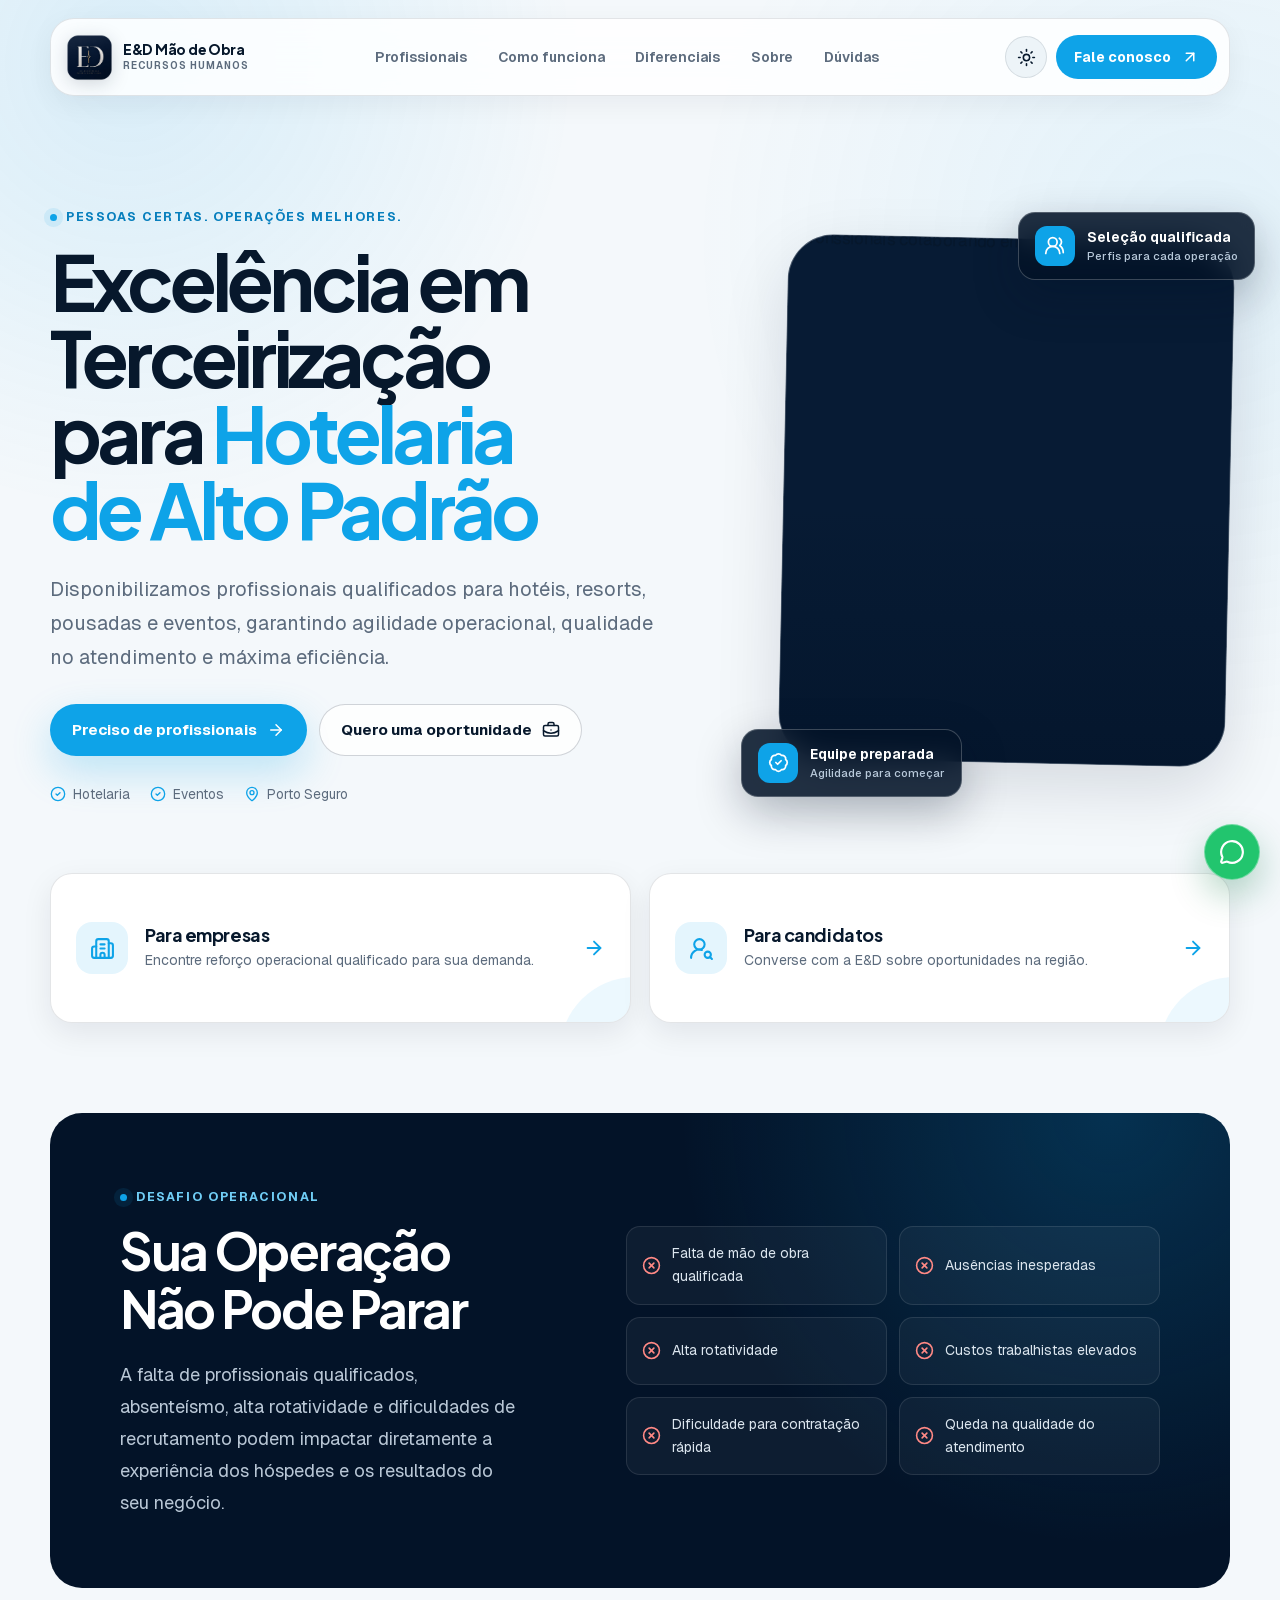
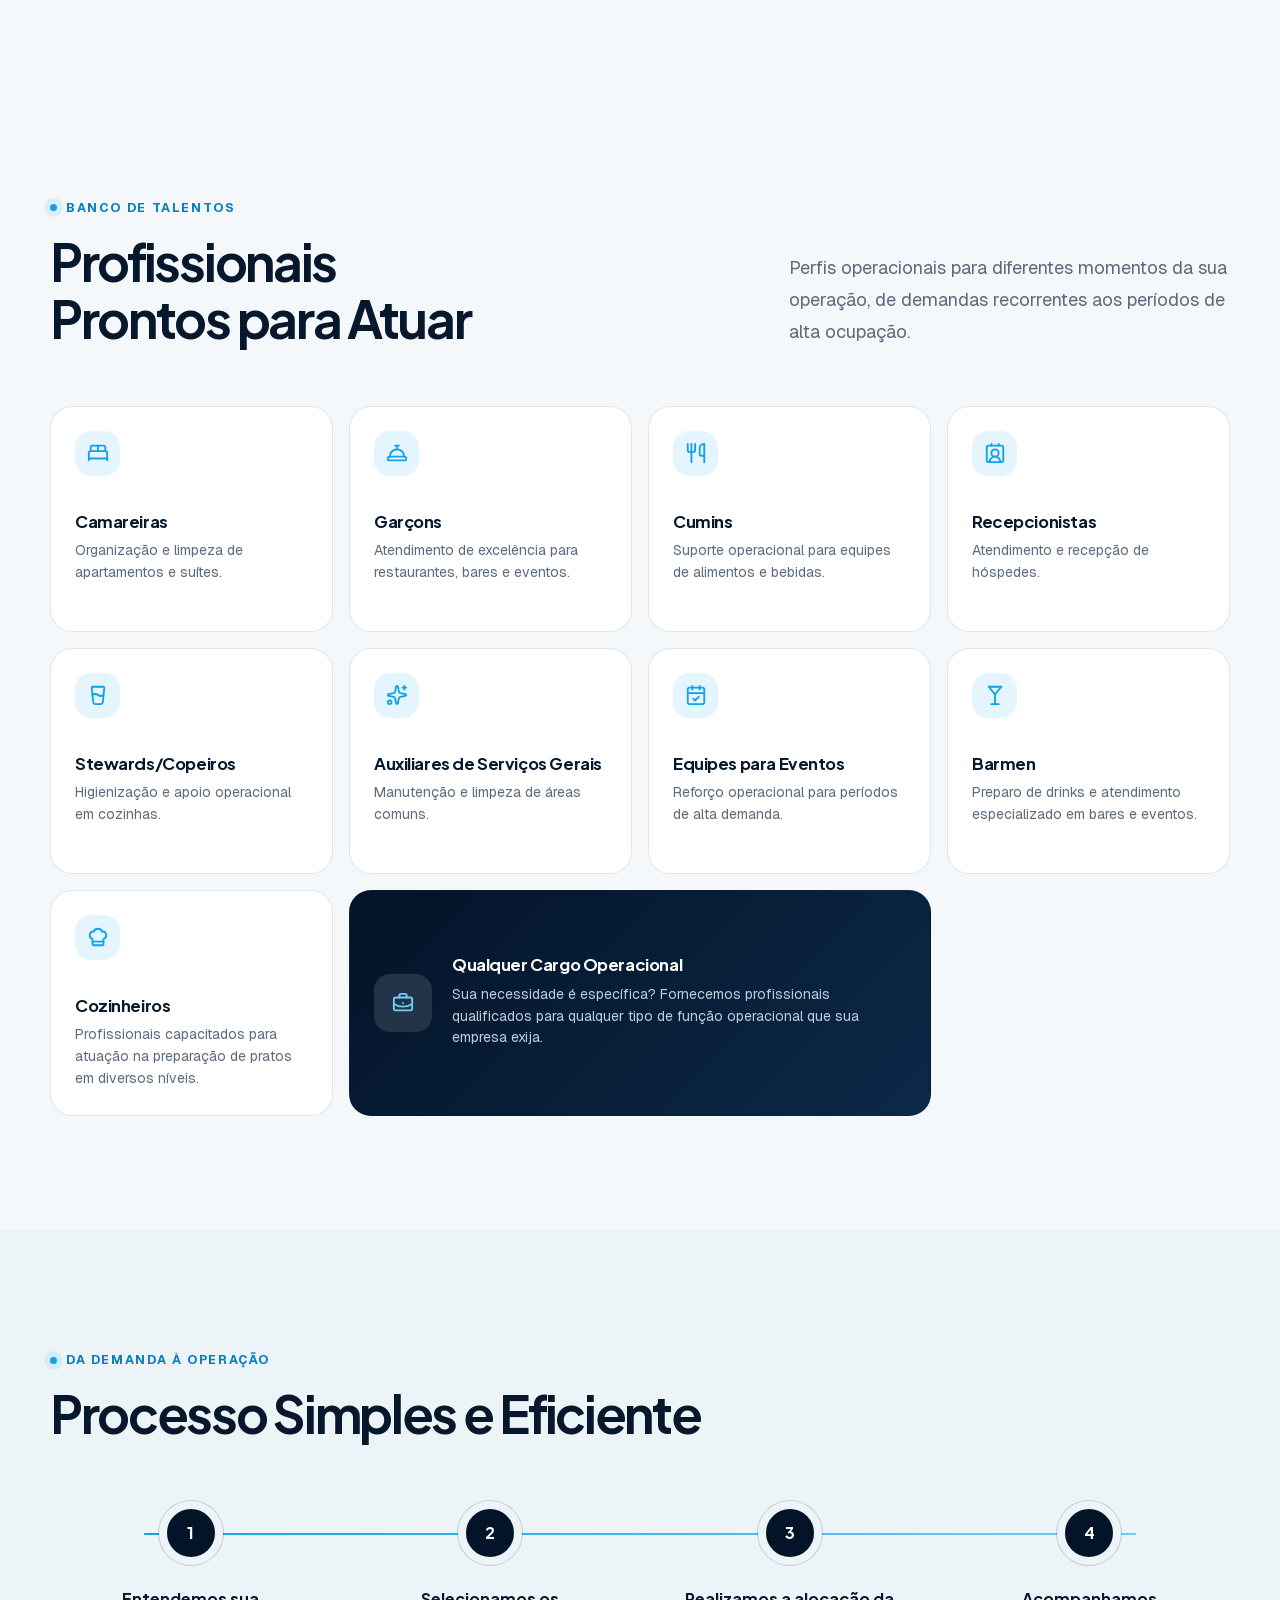
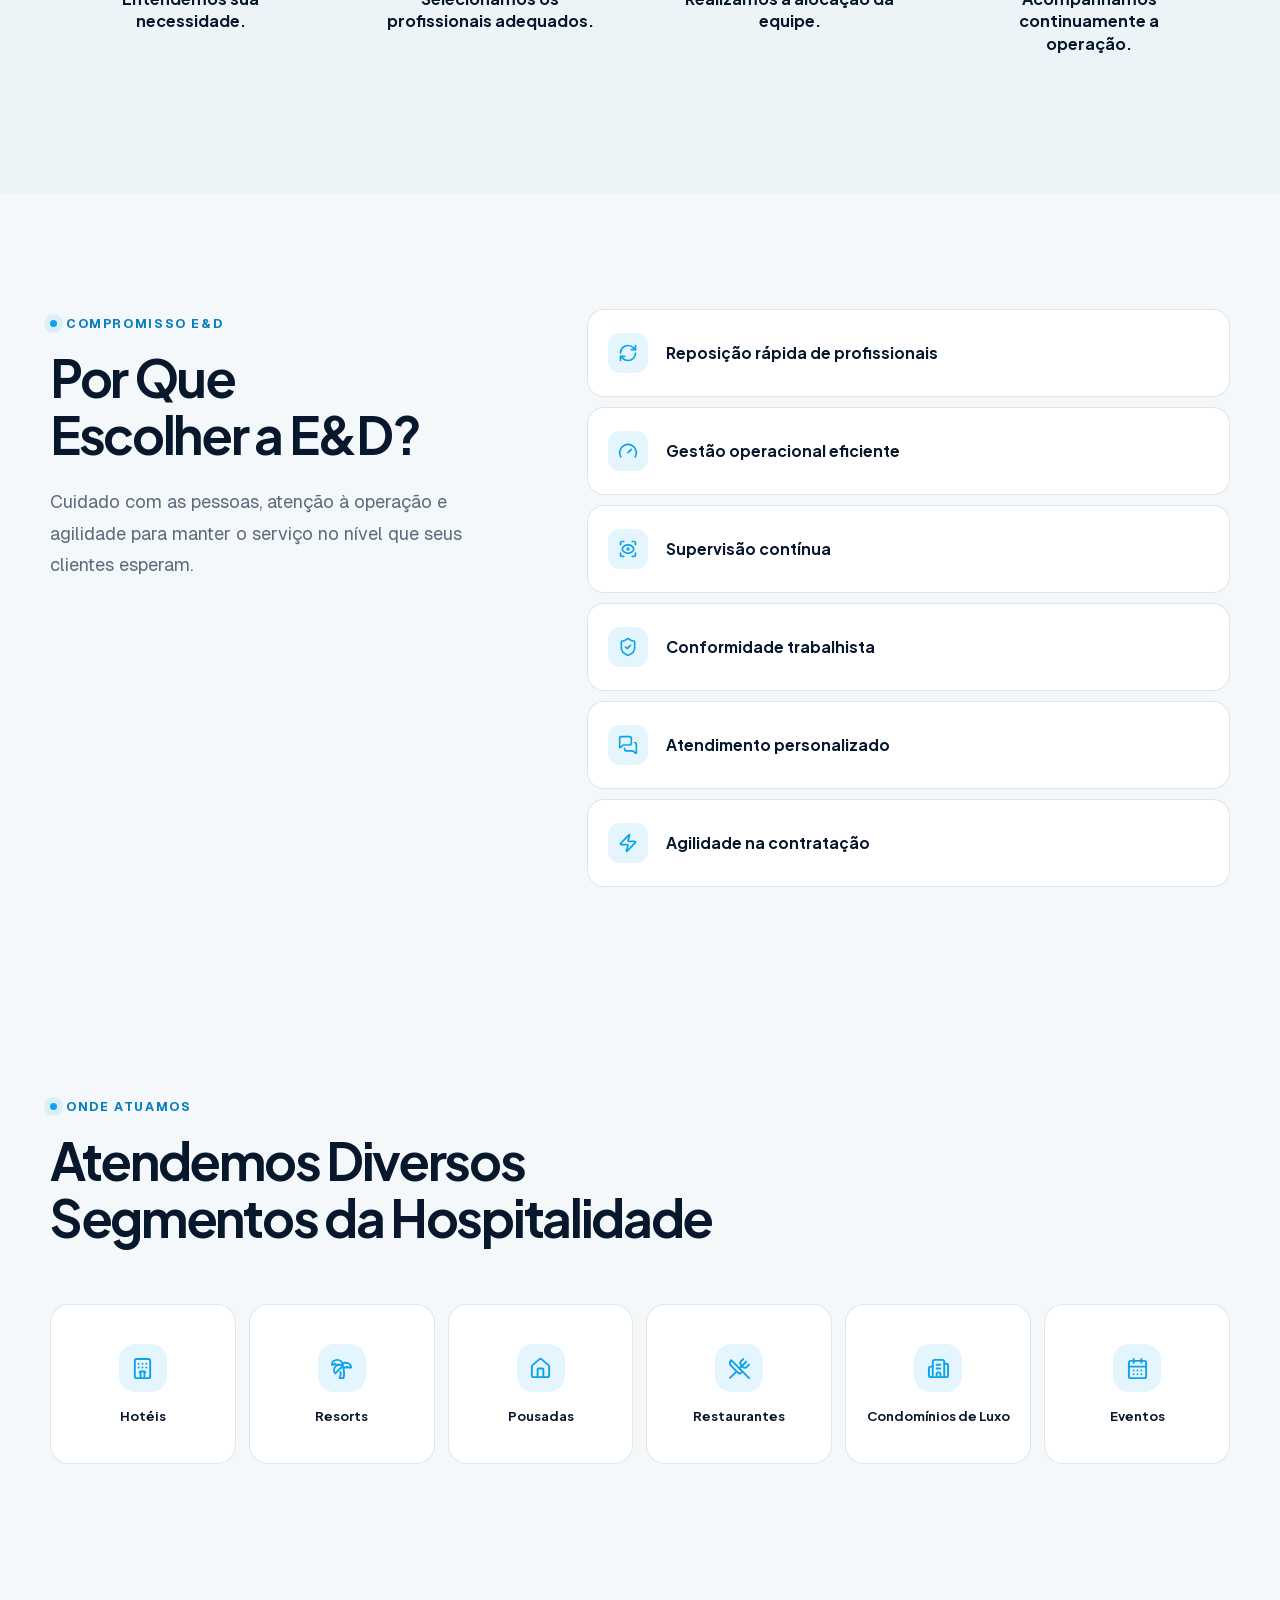
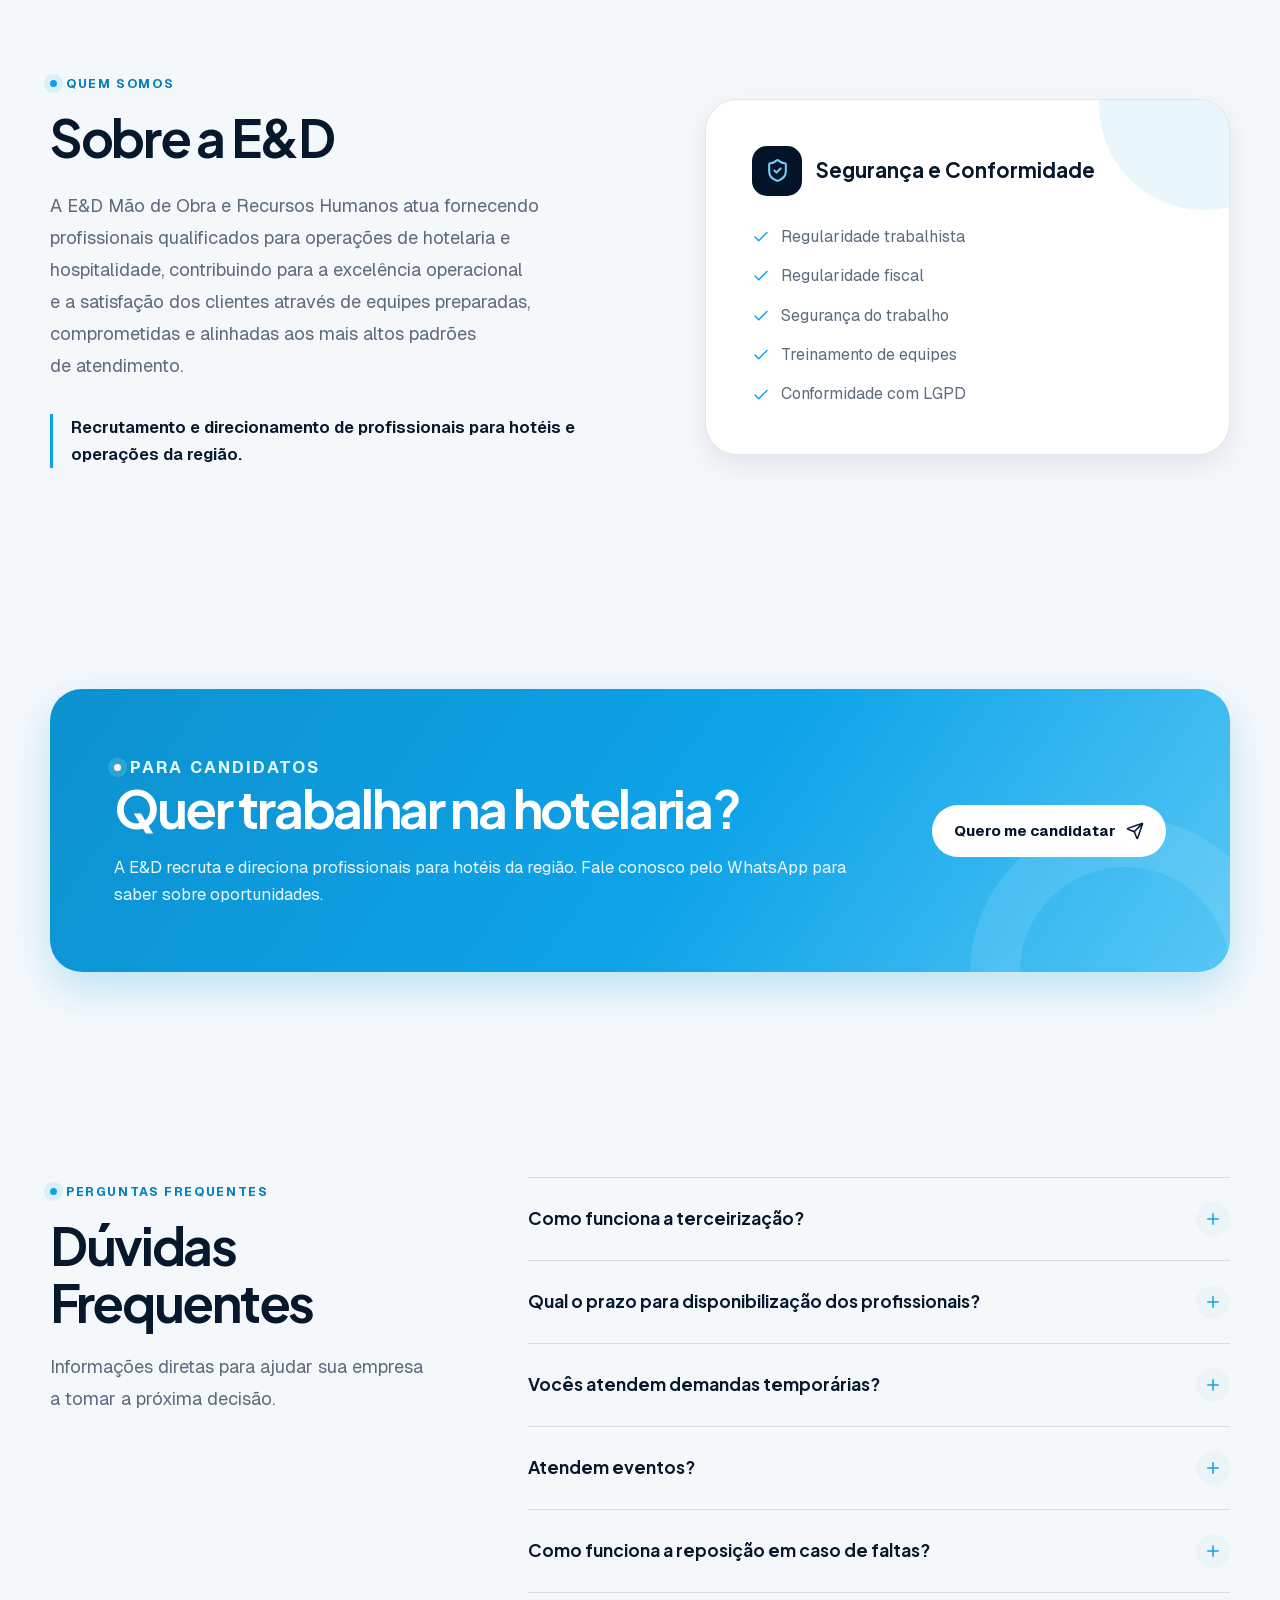
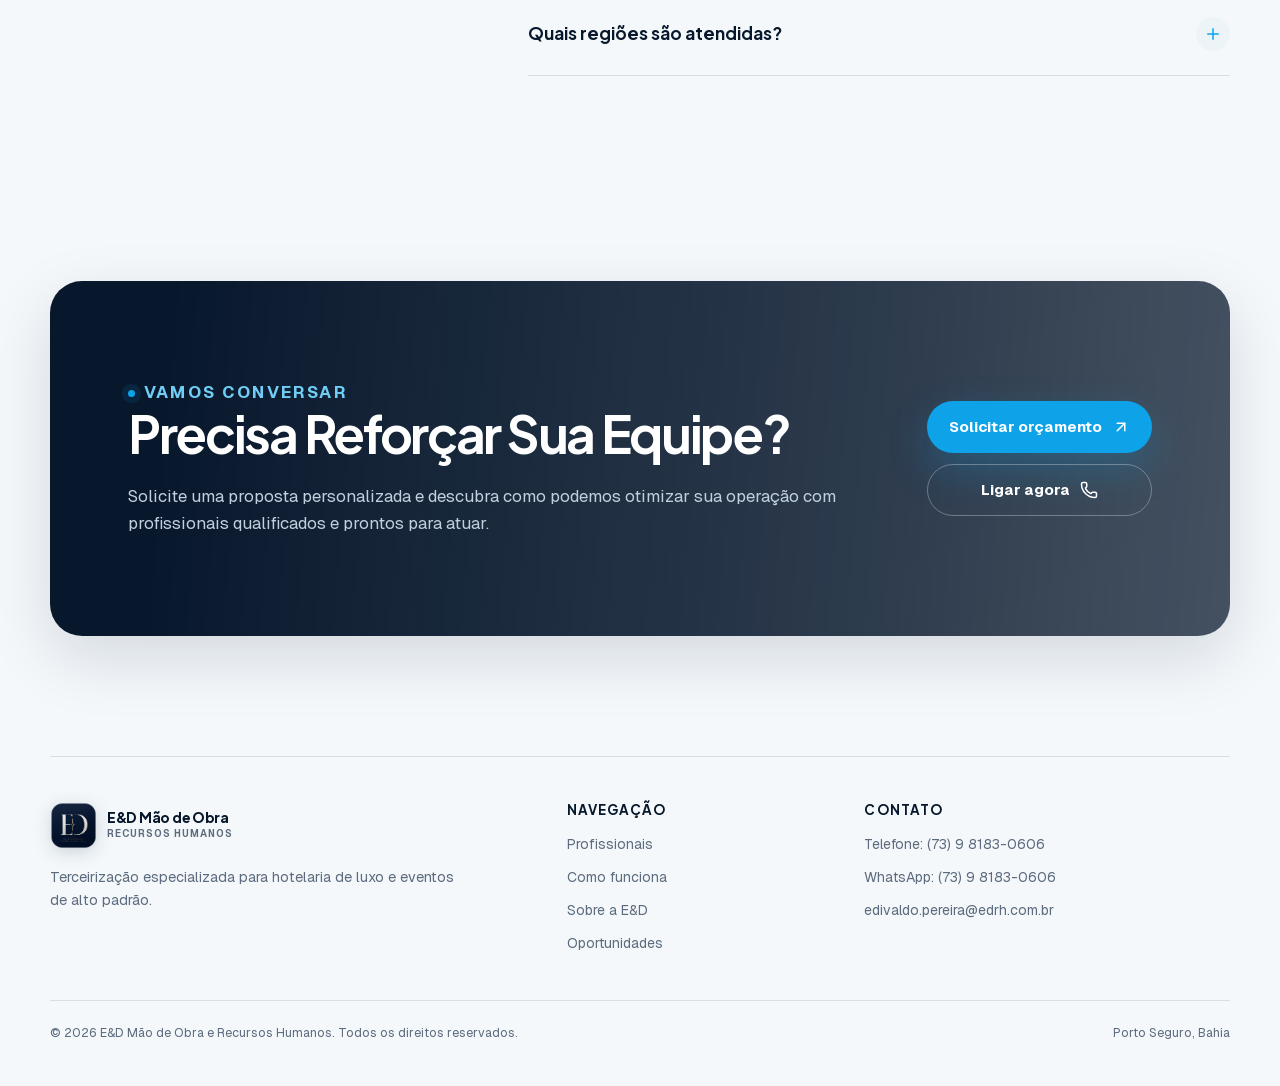
==== commit 33dd4239: "Removendo arquivos desnecessarios" ====
--- a/index.html
+++ b/index.html
@@ -1,1062 +1,464 @@
-<html lang="pt-BR">
+<!doctype html>
+<html lang="pt-BR" data-theme="light">
 
 <head>
   <meta charset="utf-8" />
-  <meta content="width=device-width, initial-scale=1.0" name="viewport" />
-  <title>E&D - Mão de Obra</title>
+  <meta name="viewport" content="width=device-width, initial-scale=1" />
+  <title>E&D</title>
   <meta name="description"
-    content="Soluções completas em terceirização de mão de obra, recursos humanos e facilities para hotelaria de luxo, eventos corporativos e condomínios." />
+    content="Soluções completas em terceirização de mão de obra, recursos humanos e facilities para hotelaria de luxo, eventos corporativos e condomínios em Porto Seguro." />
+  <meta name="theme-color" content="#031328" />
+  <meta property="og:type" content="website" />
+  <meta property="og:locale" content="pt_BR" />
   <meta property="og:title" content="E&D Mão de Obra e Recursos Humanos" />
   <meta property="og:description"
-    content="Especialistas em recursos humanos e gestão de equipes para operações de alto padrão." />
+    content="Especialista em recursos humanos e gestão de equipes para operações de alto padrão." />
+  <meta property="og:url" content="https://www.edrh.com.br/" />
+  <meta property="og:image" content="https://www.edrh.com.br/assets/imgs/logo-remove.png" />
+  <link rel="canonical" href="https://www.edrh.com.br/" />
   <link rel="icon" type="image/png" href="assets/imgs/logo-remove.png" />
-  <link href="assets/css/css2_0c6ec1a12c79.css" rel="stylesheet" />
-  <script src="assets/js/resource_3fa48481346f.js"></script>
-  <link href="assets/css/css2_86e10c4bcbd4.css" id="all-fonts-link-font-geist" rel="stylesheet" />
-  <style id="all-fonts-style-font-geist">
-    .font-geist {
-      font-family: 'Geist', sans-serif !important;
+  <link rel="preconnect" href="https://images.unsplash.com" crossorigin />
+  <link href="assets/css/fonts.css" rel="stylesheet" />
+  <link href="assets/css/site.css?v=20260803b" rel="stylesheet" />
+  <script>
+    (() => {
+      try {
+        const savedTheme = localStorage.getItem('ed-theme');
+        const prefersDark = window.matchMedia('(prefers-color-scheme: dark)').matches;
+        document.documentElement.dataset.theme = savedTheme || (prefersDark ? 'dark' : 'light');
+      } catch (_) { }
+    })();
+  </script>
+  <script type="application/ld+json">
+    {
+      "@context": "https://schema.org",
+      "@type": "EmploymentAgency",
+      "name": "E&D Mão de Obra e Recursos Humanos LTDA",
+      "url": "https://www.edrh.com.br/",
+      "logo": "https://www.edrh.com.br/assets/imgs/logo-remove.png",
+      "email": "edivaldo.pereira@edrh.com.br",
+      "telephone": "+55 73 98183-0606",
+      "areaServed": "Porto Seguro, Bahia",
+      "description": "Fornecimento de profissionais qualificados para operações de hotelaria e hospitalidade."
     }
-  </style>
-  <link href="assets/css/css2_0fc20595ebff.css" id="all-fonts-link-font-roboto" rel="stylesheet" />
-  <style id="all-fonts-style-font-roboto">
-    .font-roboto {
-      font-family: 'Roboto', sans-serif !important;
-    }
-  </style>
-  <link href="assets/css/css2_23afcbef9bdd.css" id="all-fonts-link-font-montserrat" rel="stylesheet" />
-  <style id="all-fonts-style-font-montserrat">
-    .font-montserrat {
-      font-family: 'Montserrat', sans-serif !important;
-    }
-  </style>
-  <link href="assets/css/css2_82ced711bf49.css" id="all-fonts-link-font-poppins" rel="stylesheet" />
-  <style id="all-fonts-style-font-poppins">
-    .font-poppins {
-      font-family: 'Poppins', sans-serif !important;
-    }
-  </style>
-  <link href="assets/css/css2_fa22aa91016e.css" id="all-fonts-link-font-playfair" rel="stylesheet" />
-  <style id="all-fonts-style-font-playfair">
-    .font-playfair {
-      font-family: 'Playfair Display', serif !important;
-    }
-  </style>
-  <link href="assets/css/css2_2b2d87bc82d8.css" id="all-fonts-link-font-instrument-serif" rel="stylesheet" />
-  <style id="all-fonts-style-font-instrument-serif">
-    .font-instrument-serif {
-      font-family: 'Instrument Serif', serif !important;
-    }
-  </style>
-  <link href="assets/css/css2_4fef849c83da.css" id="all-fonts-link-font-merriweather" rel="stylesheet" />
-  <style id="all-fonts-style-font-merriweather">
-    .font-merriweather {
-      font-family: 'Merriweather', serif !important;
-    }
-  </style>
-  <link href="assets/css/css2_a7b22b336fe1.css" id="all-fonts-link-font-bricolage" rel="stylesheet" />
-  <style id="all-fonts-style-font-bricolage">
-    .font-bricolage {
-      font-family: 'Bricolage Grotesque', sans-serif !important;
-    }
-  </style>
-  <link href="assets/css/css2_0b2072b66163.css" id="all-fonts-link-font-jakarta" rel="stylesheet" />
-  <style id="all-fonts-style-font-jakarta">
-    .font-jakarta {
-      font-family: 'Plus Jakarta Sans', sans-serif !important;
-    }
-  </style>
-  <link href="assets/css/css2_9b8bf743d4a8.css" id="all-fonts-link-font-manrope" rel="stylesheet" />
-  <style id="all-fonts-style-font-manrope">
-    .font-manrope {
-      font-family: 'Manrope', sans-serif !important;
-    }
-  </style>
-  <link href="assets/css/css2_8e191ef32247.css" id="all-fonts-link-font-space-grotesk" rel="stylesheet" />
-  <style id="all-fonts-style-font-space-grotesk">
-    .font-space-grotesk {
-      font-family: 'Space Grotesk', sans-serif !important;
-    }
-  </style>
-  <link href="assets/css/css2_70fd47a02eed.css" id="all-fonts-link-font-work-sans" rel="stylesheet" />
-  <style id="all-fonts-style-font-work-sans">
-    .font-work-sans {
-      font-family: 'Work Sans', sans-serif !important;
-    }
-  </style>
-  <link href="assets/css/css2_b52fc18295f8.css" id="all-fonts-link-font-pt-serif" rel="stylesheet" />
-  <style id="all-fonts-style-font-pt-serif">
-    .font-pt-serif {
-      font-family: 'PT Serif', serif !important;
-    }
-  </style>
-  <link href="assets/css/css2_62759cd015bd.css" id="all-fonts-link-font-geist-mono" rel="stylesheet" />
-  <style id="all-fonts-style-font-geist-mono">
-    .font-geist-mono {
-      font-family: 'Geist Mono', monospace !important;
-    }
-  </style>
-  <link href="assets/css/css2_f495c2faa2a6.css" id="all-fonts-link-font-space-mono" rel="stylesheet" />
-  <style id="all-fonts-style-font-space-mono">
-    .font-space-mono {
-      font-family: 'Space Mono', monospace !important;
-    }
-  </style>
-  <link href="assets/css/css2_6f16cdd6fd9f.css" id="all-fonts-link-font-quicksand" rel="stylesheet" />
-  <style id="all-fonts-style-font-quicksand">
-    .font-quicksand {
-      font-family: 'Quicksand', sans-serif !important;
-    }
-  </style>
-  <link href="assets/css/css2_94cb6f0c406a.css" id="all-fonts-link-font-nunito" rel="stylesheet" />
-  <style id="all-fonts-style-font-nunito">
-    .font-nunito {
-      font-family: 'Nunito', sans-serif !important;
-    }
-  </style>
-  <style>
-    /* Scroll fallback - ensures native scroll works if JS scroll fails */
-    html,
-    html.lenis,
-    html.lenis-smooth,
-    html.has-scroll-smooth,
-    html.has-scroll-init {
-      overflow-x: clip !important;
-      height: auto !important;
-      scroll-behavior: smooth !important;
-    }
-
-    body,
-    body.lenis,
-    body.has-scroll-smooth {
-      overflow-x: clip !important;
-      min-height: 100vh !important;
-      opacity: 1 !important;
-      visibility: visible !important;
-      pointer-events: auto !important;
-      transform: none !important;
-    }
-
-    /* Hide preloaders/loaders that block content */
-    .loader,
-    .preloader,
-    .page-loader,
-    .loading,
-    .loading-screen,
-    [class*="loader"],
-    [class*="preload"],
-    [id*="loader"],
-    [id*="preload"],
-    .loading-overlay,
-    .page-transition {
-      display: none !important;
-      opacity: 0 !important;
-      visibility: hidden !important;
-      pointer-events: none !important;
-    }
-
-    /* Neutralize scroll library wrappers */
-    .lenis-wrapper,
-    .smooth-scroll,
-    [data-scroll-container],
-    [data-scroll],
-    .locomotive-scroll-container {
-      transform: none !important;
-      will-change: auto !important;
-    }
-
-    [data-scroll-section] {
-      transform: none !important;
-      opacity: 1 !important;
-      visibility: visible !important;
-    }
-
-    /* Fix fixed-position wrappers that block scroll (but preserve footer) */
-    body>div:first-child:not(footer):not([class*="footer"]),
-    .wrapper:not(footer),
-    main,
-    #__next,
-    #root,
-    #app {
-      position: relative !important;
-      overflow: visible !important;
-      height: auto !important;
-    }
-
-    /* Restore footer to bottom of page flow instead of fixed */
-    footer,
-    [class*="footer"],
-    .footer-sticky {
-      position: relative !important;
-      bottom: auto !important;
-      left: auto !important;
-      right: auto !important;
-      z-index: 1 !important;
-      height: auto !important;
-    }
-
-    /* Remove margin-bottom trick used with fixed footers */
-    .wrapper {
-      margin-bottom: 0 !important;
-    }
-
-    /* Ensure all content is visible (some sites hide until JS loads) */
-    .word-inner,
-    .split-animate,
-    [data-animation],
-    .gsap-marker-start,
-    .gsap-marker-end {
-      transform: none !important;
-      opacity: 1 !important;
-      visibility: visible !important;
-    }
-
-    /* Fix for translate-y animations that hide content initially */
-    .translate-y-full,
-    [class*="translate-y"] {
-      transform: none !important;
-    }
-
-    /* Fix hero text that starts hidden */
-    .hero-text span,
-    .hero-fade {
-      transform: none !important;
-      opacity: 1 !important;
-    }
-
-    /* Modern Reveal Animations */
-    .reveal {
-      opacity: 0;
-      transform: translateY(30px);
-      transition: opacity 0.8s cubic-bezier(0.16, 1, 0.3, 1), transform 0.8s cubic-bezier(0.16, 1, 0.3, 1);
-      will-change: opacity, transform;
-    }
-
-    .reveal.revealed {
-      opacity: 1;
-      transform: translateY(0);
-    }
-
-    .reveal-delay-100 {
-      transition-delay: 100ms;
-    }
-
-    .reveal-delay-200 {
-      transition-delay: 200ms;
-    }
-
-    .reveal-delay-300 {
-      transition-delay: 300ms;
-    }
-
-    .reveal-delay-400 {
-      transition-delay: 400ms;
-    }
-
-    .reveal-scale {
-      opacity: 0;
-      transform: scale(0.95);
-      transition: opacity 0.8s cubic-bezier(0.16, 1, 0.3, 1), transform 0.8s cubic-bezier(0.16, 1, 0.3, 1);
-      will-change: opacity, transform;
-    }
-
-    .reveal-scale.revealed {
-      opacity: 1;
-      transform: scale(1);
-    }
-
-    .reveal-left {
-      opacity: 0;
-      transform: translateX(-40px);
-      transition: opacity 0.8s cubic-bezier(0.16, 1, 0.3, 1), transform 0.8s cubic-bezier(0.16, 1, 0.3, 1);
-      will-change: opacity, transform;
-    }
-
-    .reveal-left.revealed {
-      opacity: 1;
-      transform: translateX(0);
-    }
-
-    .reveal-right {
-      opacity: 0;
-      transform: translateX(40px);
-      transition: opacity 0.8s cubic-bezier(0.16, 1, 0.3, 1), transform 0.8s cubic-bezier(0.16, 1, 0.3, 1);
-      will-change: opacity, transform;
-    }
-
-    .reveal-right.revealed {
-      opacity: 1;
-      transform: translateX(0);
-    }
-
-    /* Typography improvements for better line breaks */
-    h1,
-    h2,
-    h3,
-    h4,
-    h5,
-    h6,
-    .text-balance {
-      text-wrap: balance;
-    }
-
-    p,
-    li,
-    .text-pretty {
-      text-wrap: pretty;
-    }
-
-    /* Mobile Scroll Hover for Segment Cards */
-    @media (max-width: 1023px) {
-      #segmentos .group.mobile-active {
-        box-shadow: 0 20px 25px -5px rgba(0, 0, 0, 0.1), 0 10px 10px -5px rgba(0, 0, 0, 0.04) !important;
-        border-color: rgba(14, 165, 233, 0.3) !important;
-        transform: translateY(-0.5rem) !important;
-      }
-
-      #segmentos .group.mobile-active>div.absolute {
-        opacity: 1 !important;
-      }
-
-      #segmentos .group.mobile-active>i {
-        color: #0EA5E9 !important;
-        transform: scale(1.1) !important;
-      }
-
-      #segmentos .group.mobile-active>span {
-        color: #0EA5E9 !important;
-      }
-    }
-
-    /* Ajuste para telas grandes (ex: 1920x1080) para o conteúdo não ficar fino e as laterais muito grandes */
-    @media (min-width: 1440px) {
-      .max-w-7xl {
-        max-width: 1600px !important;
-      }
-    }
-
-    @media (min-width: 1920px) {
-      .max-w-7xl {
-        max-width: 1800px !important;
-      }
-    }
-  </style>
+  </script>
 </head>
 
-<body class="antialiased font-[Inter] bg-slate-50 sm:bg-slate-900">
-  <main class="max-w-7xl mx-auto sm:px-6 lg:px-8 sm:py-12">
-    <div
-      class="px-4 py-6 sm:p-10 lg:p-14 sm:shadow-[0_2.8px_2.2px_rgba(0,_0,_0,_0.034),_0_6.7px_5.3px_rgba(0,_0,_0,_0.048),_0_12.5px_10px_rgba(0,_0,_0,_0.06),_0_22.3px_17.9px_rgba(0,_0,_0,_0.072),_0_41.8px_33.4px_rgba(0,_0,_0,_0.086),_0_100px_80px_rgba(0,_0,_0,_0.12)] bg-slate-50 sm:rounded-3xl">
-      <!-- Nav Wrapper -->
-      <div class="h-[64px] lg:h-auto z-[100] relative">
-        <nav id="main-nav"
-          class="relative top-0 left-0 w-full z-[100] transition-all duration-300 lg:!relative lg:!top-auto lg:!left-auto lg:!right-auto lg:!w-full">
-          <div
-            class="flex lg:px-6 bg-white/85 backdrop-blur-md rounded-full pt-3 pr-4 pb-3 pl-4 shadow-[0px_2px_3px_-1px_rgba(0,0,0,0.1),0px_1px_0px_0px_rgba(25,28,33,0.02),0px_0px_0px_1px_rgba(25,28,33,0.08)] items-center justify-between relative"
-            style="">
-            <!-- Logo -->
-            <a class="flex items-center gap-2" href="#">
-              <img src="assets/imgs/logo-remove.png" alt="E&D Logo" class="h-10 w-auto object-contain" />
-              <span class="text-base font-semibold tracking-tight text-slate-900 font-geist" style="">E&D - MÃO DE OBRA</span>
-            </a>
-            <!-- Links -->
-            <ul
-              class="flex items-center gap-4 lg:gap-8 text-sm font-medium absolute lg:static top-full left-0 right-0 mt-3 lg:mt-0 bg-white lg:bg-transparent rounded-2xl lg:rounded-none p-6 lg:p-0 shadow-lg lg:shadow-none flex-col lg:flex-row border border-slate-100 lg:border-none transition-all duration-300 ease-in-out origin-top opacity-0 pointer-events-none -translate-y-4 lg:opacity-100 lg:pointer-events-auto lg:translate-y-0"
-              id="nav-menu">
-              <li class="w-full lg:w-auto"><a
-                  class="text-slate-500 hover:text-[#0EA5E9] font-geist w-full block text-center lg:inline transition-colors"
-                  href="#servicos" style="">Serviços</a></li>
-              <li class="w-full lg:w-auto"><a
-                  class="text-slate-500 hover:text-[#0EA5E9] font-geist w-full block text-center lg:inline transition-colors"
-                  href="#diferenciais" style="">Diferenciais</a></li>
-              <li class="w-full lg:w-auto"><a
-                  class="text-slate-500 hover:text-[#0EA5E9] font-geist w-full block text-center lg:inline transition-colors"
-                  href="#sobre" style="">Sobre Nós</a></li>
-              <li class="w-full lg:w-auto"><a
-                  class="text-slate-500 hover:text-[#0EA5E9] font-geist w-full block text-center lg:inline transition-colors"
-                  href="#contato" style="">Contato</a></li>
-              <li class="w-full lg:w-auto lg:hidden mt-2"><a
-                  class="w-full inline-flex items-center justify-center px-5 py-2.5 rounded-full bg-[#0EA5E9] text-sm font-semibold shadow-sm transition hover:bg-[#0284C7] text-white font-geist"
-                  href="https://wa.me/557381830606" target="_blank" style="">Fale Conosco</a></li>
-            </ul>
-            <!-- Mobile toggle -->
-            <button class="lg:hidden flex items-center justify-center w-9 h-9 rounded-full hover:bg-slate-100"
-              id="nav-toggle" style="">
-              <svg class="lucide lucide-menu w-5 h-5" data-lucide="menu" fill="none" height="24" stroke="currentColor"
-                stroke-linecap="round" stroke-linejoin="round" stroke-width="2" viewbox="0 0 24 24" width="24"
-                xmlns="http://www.w3.org/2000/svg">
-                <path d="M4 12h16"></path>
-                <path d="M4 18h16"></path>
-                <path d="M4 6h16"></path>
-              </svg>
-            </button>
-            <!-- CTA -->
-            <div class="hidden lg:block">
-              <a class="ml-6 inline-flex items-center justify-center px-5 py-2.5 rounded-full bg-[#0EA5E9] text-sm font-semibold shadow-sm transition hover:bg-[#0284C7] text-white font-geist"
-                href="https://wa.me/557381830606" target="_blank" style="">Fale Conosco</a>
-            </div>
+<body>
+  <a class="skip-link" href="#conteudo">Ir para o conteúdo</a>
+
+  <header class="site-header" aria-label="Cabeçalho principal">
+    <nav class="nav-shell container" aria-label="Navegação principal">
+      <a class="brand" href="#inicio" aria-label="E&D — voltar ao início">
+        <img class="brand__mark" src="assets/imgs/logo-remove.png" alt="Logo da E&D" width="94" height="94" />
+        <span class="brand__text">E&D Mão de Obra <small>Recursos Humanos</small></span>
+      </a>
+
+      <ul class="nav-menu" id="nav-menu">
+        <li><a href="#servicos">Profissionais</a></li>
+        <li><a href="#processo">Como funciona</a></li>
+        <li><a href="#diferenciais">Diferenciais</a></li>
+        <li><a href="#sobre">Sobre</a></li>
+        <li><a href="#duvidas">Dúvidas</a></li>
+      </ul>
+
+      <div class="nav-actions">
+        <button class="icon-button theme-toggle" id="theme-toggle" type="button" aria-label="Ativar modo escuro"
+          title="Ativar modo escuro">
+          <i class="sun" data-lucide="sun" aria-hidden="true"></i>
+          <i class="moon" data-lucide="moon" aria-hidden="true"></i>
+        </button>
+        <a class="button button--primary"
+          href="https://wa.me/557381830606?text=Ol%C3%A1%21%20Gostaria%20de%20solicitar%20uma%20proposta."
+          target="_blank" rel="noopener">Fale conosco <i data-lucide="arrow-up-right" aria-hidden="true"></i></a>
+        <button class="icon-button menu-toggle" id="menu-toggle" type="button" aria-controls="nav-menu"
+          aria-expanded="false" aria-label="Abrir menu">
+          <i class="menu-icon-open" data-lucide="menu" aria-hidden="true"></i>
+          <i class="menu-icon-close" data-lucide="x" aria-hidden="true"></i>
+        </button>
+      </div>
+    </nav>
+  </header>
+
+  <main id="conteudo">
+    <section class="hero container" id="inicio" aria-labelledby="hero-title">
+      <div class="hero__copy">
+        <p class="eyebrow reveal">Pessoas certas. Operações melhores.</p>
+        <h1 class="display reveal" id="hero-title" style="--delay: 80ms">Excelência em Terceirização para
+          <span class="display__accent">Hotelaria de Alto Padrão</span>
+        </h1>
+        <p class="hero__lede reveal" style="--delay: 160ms">Disponibilizamos profissionais qualificados para hotéis,
+          resorts, pousadas e eventos, garantindo agilidade operacional, qualidade no atendimento e máxima eficiência.
+        </p>
+        <div class="hero__actions reveal" style="--delay: 240ms">
+          <a class="button button--primary"
+            href="https://wa.me/557381830606?text=Ol%C3%A1%21%20Gostaria%20de%20solicitar%20um%20or%C3%A7amento%20para%20minha%20opera%C3%A7%C3%A3o."
+            target="_blank" rel="noopener">Preciso de profissionais <i data-lucide="arrow-right"
+              aria-hidden="true"></i></a>
+          <a class="button button--secondary"
+            href="https://wa.me/557381830606?text=Ol%C3%A1%21%20Gostaria%20de%20saber%20sobre%20oportunidades%20de%20trabalho."
+            target="_blank" rel="noopener">Quero uma oportunidade <i data-lucide="briefcase-business"
+              aria-hidden="true"></i></a>
+        </div>
+        <ul class="hero__proof reveal" style="--delay: 300ms" aria-label="Áreas de atuação">
+          <li><i data-lucide="check-circle-2" aria-hidden="true"></i> Hotelaria</li>
+          <li><i data-lucide="check-circle-2" aria-hidden="true"></i> Eventos</li>
+          <li><i data-lucide="map-pin" aria-hidden="true"></i> Porto Seguro</li>
+        </ul>
+      </div>
+
+      <div class="hero__visual reveal reveal--right" style="--delay: 130ms" aria-label="Equipe em colaboração">
+        <div class="hero__frame">
+          <img class="hero__image"
+            src="https://images.unsplash.com/photo-1600880292203-757bb62b4baf?auto=format&fit=crop&w=1200&q=84"
+            alt="Profissionais colaborando em uma reunião" width="1200" height="900" fetchpriority="high" />
+        </div>
+        <div class="float-card float-card--top" aria-hidden="true">
+          <span class="float-card__icon"><i data-lucide="users-round"></i></span>
+          <span class="float-card__text">Seleção qualificada <small>Perfis para cada operação</small></span>
+        </div>
+        <div class="float-card float-card--bottom" aria-hidden="true">
+          <span class="float-card__icon"><i data-lucide="badge-check"></i></span>
+          <span class="float-card__text">Equipe preparada <small>Agilidade para começar</small></span>
+        </div>
+      </div>
+    </section>
+
+    <div class="pathways container" aria-label="Escolha seu caminho">
+      <a class="pathway reveal" href="#contato">
+        <span class="pathway__icon"><i data-lucide="building-2" aria-hidden="true"></i></span>
+        <div>
+          <h2>Para empresas</h2>
+          <p>Encontre reforço operacional qualificado para sua demanda.</p>
+        </div>
+        <i class="pathway__arrow" data-lucide="arrow-right" aria-hidden="true"></i>
+      </a>
+      <a class="pathway reveal" style="--delay: 100ms" href="#oportunidades">
+        <span class="pathway__icon"><i data-lucide="user-round-search" aria-hidden="true"></i></span>
+        <div>
+          <h2>Para candidatos</h2>
+          <p>Converse com a E&D sobre oportunidades na região.</p>
+        </div>
+        <i class="pathway__arrow" data-lucide="arrow-right" aria-hidden="true"></i>
+      </a>
+    </div>
+
+    <section class="section section--compact container" aria-labelledby="problema-title">
+      <div class="problem-panel reveal reveal--scale">
+        <div class="problem-panel__grid">
+          <div>
+            <p class="eyebrow">Desafio operacional</p>
+            <h2 class="title" id="problema-title">Sua Operação Não Pode Parar</h2>
+            <p class="section__copy">A falta de profissionais qualificados, absenteísmo, alta rotatividade e dificuldades
+              de recrutamento podem impactar diretamente a experiência dos hóspedes e os resultados do seu negócio.</p>
           </div>
-        </nav>
-      </div>
-      <!-- Hero -->
-      <div class="mt-12 grid md:grid-cols-2 gap-10 items-center">
-        <!-- Copy -->
-        <div class="text-center md:text-left flex flex-col items-center md:items-start">
-          <h1 class="reveal sm:text-5xl lg:text-6xl text-3xl leading-tight sm:leading-tight font-semibold text-slate-900 tracking-tight font-jakarta text-pretty"
-            style="">Excelência em Terceirização para <span class="text-[#0EA5E9]">Hotelaria de Alto Padrão</span></h1>
-          <p class="reveal reveal-delay-100 mt-5 text-base sm:text-lg max-w-lg text-slate-600 font-geist text-pretty leading-relaxed" style="">Disponibilizamos
-            profissionais qualificados para hotéis, resorts, pousadas e eventos, garantindo agilidade operacional,
-            qualidade no atendimento e máxima eficiência.</p>
-          <div class="reveal reveal-delay-200 mt-8 w-full sm:w-auto flex flex-col sm:flex-row justify-center md:justify-start gap-4">
-            <a class="w-full sm:w-auto inline-flex items-center justify-center px-8 py-3.5 rounded-full bg-[#0EA5E9] font-semibold shadow-md shadow-sky-500/20 transition hover:bg-[#0284C7] hover:shadow-sky-500/30 text-white font-geist text-[1.05rem]"
-              href="https://wa.me/557381830606" target="_blank" style="">Solicitar Orçamento</a>
+          <ul class="pain-list" role="list">
+            <li><i data-lucide="circle-x" aria-hidden="true"></i> Falta de mão de obra qualificada</li>
+            <li><i data-lucide="circle-x" aria-hidden="true"></i> Ausências inesperadas</li>
+            <li><i data-lucide="circle-x" aria-hidden="true"></i> Alta rotatividade</li>
+            <li><i data-lucide="circle-x" aria-hidden="true"></i> Custos trabalhistas elevados</li>
+            <li><i data-lucide="circle-x" aria-hidden="true"></i> Dificuldade para contratação rápida</li>
+            <li><i data-lucide="circle-x" aria-hidden="true"></i> Queda na qualidade do atendimento</li>
+          </ul>
+        </div>
+      </div>
+    </section>
+
+    <section class="section container" id="servicos" aria-labelledby="servicos-title">
+      <div class="section__head">
+        <div>
+          <p class="eyebrow reveal">Banco de talentos</p>
+          <h2 class="title reveal" id="servicos-title">Profissionais Prontos para Atuar</h2>
+        </div>
+        <p class="section__copy reveal reveal--right">Perfis operacionais para diferentes momentos da sua operação, de
+          demandas recorrentes aos períodos de alta ocupação.</p>
+      </div>
+
+      <div class="services-grid">
+        <article class="service-card reveal" data-mobile-focus>
+          <span class="service-card__icon"><i data-lucide="bed-double" aria-hidden="true"></i></span>
+          <h3>Camareiras</h3>
+          <p>Organização e limpeza de apartamentos e suítes.</p>
+        </article>
+        <article class="service-card reveal" style="--delay: 70ms" data-mobile-focus>
+          <span class="service-card__icon"><i data-lucide="concierge-bell" aria-hidden="true"></i></span>
+          <h3>Garçons</h3>
+          <p>Atendimento de excelência para restaurantes, bares e eventos.</p>
+        </article>
+        <article class="service-card reveal" style="--delay: 140ms" data-mobile-focus>
+          <span class="service-card__icon"><i data-lucide="utensils" aria-hidden="true"></i></span>
+          <h3>Cumins</h3>
+          <p>Suporte operacional para equipes de alimentos e bebidas.</p>
+        </article>
+        <article class="service-card reveal" style="--delay: 210ms" data-mobile-focus>
+          <span class="service-card__icon"><i data-lucide="contact-round" aria-hidden="true"></i></span>
+          <h3>Recepcionistas</h3>
+          <p>Atendimento e recepção de hóspedes.</p>
+        </article>
+        <article class="service-card reveal" data-mobile-focus>
+          <span class="service-card__icon"><i data-lucide="glass-water" aria-hidden="true"></i></span>
+          <h3>Stewards/Copeiros</h3>
+          <p>Higienização e apoio operacional em cozinhas.</p>
+        </article>
+        <article class="service-card reveal" style="--delay: 70ms" data-mobile-focus>
+          <span class="service-card__icon"><i data-lucide="sparkles" aria-hidden="true"></i></span>
+          <h3>Auxiliares de Serviços Gerais</h3>
+          <p>Manutenção e limpeza de áreas comuns.</p>
+        </article>
+        <article class="service-card reveal" style="--delay: 140ms" data-mobile-focus>
+          <span class="service-card__icon"><i data-lucide="calendar-check" aria-hidden="true"></i></span>
+          <h3>Equipes para Eventos</h3>
+          <p>Reforço operacional para períodos de alta demanda.</p>
+        </article>
+        <article class="service-card reveal" style="--delay: 210ms" data-mobile-focus>
+          <span class="service-card__icon"><i data-lucide="martini" aria-hidden="true"></i></span>
+          <h3>Barmen</h3>
+          <p>Preparo de drinks e atendimento especializado em bares e eventos.</p>
+        </article>
+        <article class="service-card reveal" data-mobile-focus>
+          <span class="service-card__icon"><i data-lucide="chef-hat" aria-hidden="true"></i></span>
+          <h3>Cozinheiros</h3>
+          <p>Profissionais capacitados para atuação na preparação de pratos em diversos níveis.</p>
+        </article>
+        <article class="service-card service-card--wide reveal" style="--delay: 80ms" data-mobile-focus>
+          <span class="service-card__icon"><i data-lucide="briefcase-business" aria-hidden="true"></i></span>
+          <div>
+            <h3>Qualquer Cargo Operacional</h3>
+            <p>Sua necessidade é específica? Fornecemos profissionais qualificados para qualquer tipo de função
+              operacional que sua empresa exija.</p>
           </div>
-        </div>
-        <!-- Illustration -->
-        <div class="reveal-right relative h-[340px] sm:h-[420px] lg:h-[480px]">
-          <div class="absolute inset-0 sm:-translate-x-8">
-            <img alt="Team collaboration" class="w-full h-full object-cover rounded-xl"
-              src="https://images.unsplash.com/photo-1600880292203-757bb62b4baf?auto=format&fit=crop&w=1600&q=80" />
+        </article>
+      </div>
+    </section>
+
+    <section class="section process reveal" id="processo" aria-labelledby="processo-title">
+      <div class="container">
+        <div class="section__head section__head--single">
+          <p class="eyebrow">Da demanda à operação</p>
+          <h2 class="title" id="processo-title">Processo Simples e Eficiente</h2>
+        </div>
+        <div class="process-grid">
+          <article class="process-card">
+            <span class="process-card__number">1</span>
+            <h3>Entendemos sua necessidade.</h3>
+          </article>
+          <article class="process-card">
+            <span class="process-card__number">2</span>
+            <h3>Selecionamos os profissionais adequados.</h3>
+          </article>
+          <article class="process-card">
+            <span class="process-card__number">3</span>
+            <h3>Realizamos a alocação da equipe.</h3>
+          </article>
+          <article class="process-card">
+            <span class="process-card__number">4</span>
+            <h3>Acompanhamos continuamente a operação.</h3>
+          </article>
+        </div>
+      </div>
+    </section>
+
+    <section class="section container" id="diferenciais" aria-labelledby="diferenciais-title">
+      <div class="value-panel">
+        <div class="value-panel__intro reveal reveal--left">
+          <p class="eyebrow">Compromisso E&D</p>
+          <h2 class="title" id="diferenciais-title">Por Que Escolher a E&D?</h2>
+          <p class="section__copy">Cuidado com as pessoas, atenção à operação e agilidade para manter o serviço no nível
+            que seus clientes esperam.</p>
+        </div>
+        <ul class="value-list">
+          <li class="value-item reveal"><span class="value-item__check"><i data-lucide="refresh-cw"
+                aria-hidden="true"></i></span><strong>Reposição rápida de profissionais</strong></li>
+          <li class="value-item reveal" style="--delay: 60ms"><span class="value-item__check"><i
+                data-lucide="gauge" aria-hidden="true"></i></span><strong>Gestão operacional eficiente</strong></li>
+          <li class="value-item reveal" style="--delay: 120ms"><span class="value-item__check"><i
+                data-lucide="scan-eye" aria-hidden="true"></i></span><strong>Supervisão contínua</strong></li>
+          <li class="value-item reveal" style="--delay: 180ms"><span class="value-item__check"><i
+                data-lucide="shield-check" aria-hidden="true"></i></span><strong>Conformidade trabalhista</strong></li>
+          <li class="value-item reveal" style="--delay: 240ms"><span class="value-item__check"><i
+                data-lucide="messages-square" aria-hidden="true"></i></span><strong>Atendimento personalizado</strong></li>
+          <li class="value-item reveal" style="--delay: 300ms"><span class="value-item__check"><i
+                data-lucide="zap" aria-hidden="true"></i></span><strong>Agilidade na contratação</strong></li>
+        </ul>
+      </div>
+    </section>
+
+    <section class="section section--compact container" id="segmentos" aria-labelledby="segmentos-title">
+      <div class="section__head section__head--single">
+        <p class="eyebrow reveal">Onde atuamos</p>
+        <h2 class="title reveal" id="segmentos-title">Atendemos Diversos Segmentos da Hospitalidade</h2>
+      </div>
+      <div class="segments-grid">
+        <article class="segment-card reveal" data-mobile-focus><span class="segment-card__icon"><i data-lucide="hotel"
+              aria-hidden="true"></i></span><span>Hotéis</span></article>
+        <article class="segment-card reveal" style="--delay: 60ms" data-mobile-focus><span class="segment-card__icon"><i
+              data-lucide="palmtree" aria-hidden="true"></i></span><span>Resorts</span></article>
+        <article class="segment-card reveal" style="--delay: 120ms" data-mobile-focus><span
+            class="segment-card__icon"><i data-lucide="house" aria-hidden="true"></i></span><span>Pousadas</span></article>
+        <article class="segment-card reveal" style="--delay: 180ms" data-mobile-focus><span
+            class="segment-card__icon"><i data-lucide="utensils-crossed"
+              aria-hidden="true"></i></span><span>Restaurantes</span></article>
+        <article class="segment-card reveal" style="--delay: 240ms" data-mobile-focus><span
+            class="segment-card__icon"><i data-lucide="building-2" aria-hidden="true"></i></span><span>Condomínios de
+            Luxo</span></article>
+        <article class="segment-card reveal" style="--delay: 300ms" data-mobile-focus><span
+            class="segment-card__icon"><i data-lucide="calendar-days"
+              aria-hidden="true"></i></span><span>Eventos</span></article>
+      </div>
+    </section>
+
+    <section class="section container" id="sobre" aria-labelledby="sobre-title">
+      <div class="about-grid">
+        <div class="about-copy reveal reveal--left">
+          <p class="eyebrow">Quem somos</p>
+          <h2 class="title" id="sobre-title">Sobre a E&D</h2>
+          <p class="section__copy">A E&D Mão de Obra e Recursos Humanos atua fornecendo profissionais qualificados para
+            operações de hotelaria e hospitalidade, contribuindo para a excelência operacional e a satisfação dos clientes
+            através de equipes preparadas, comprometidas e alinhadas aos mais altos padrões de atendimento.</p>
+          <p class="about-copy__accent">Recrutamento e direcionamento de profissionais para hotéis e operações da região.
+          </p>
+        </div>
+        <div class="compliance-card reveal reveal--right">
+          <div class="compliance-card__heading">
+            <div><i data-lucide="shield-check" aria-hidden="true"></i></div>
+            <h3>Segurança e Conformidade</h3>
           </div>
-        </div>
-      </div>
-
-      <section class="max-w-7xl lg:px-8 mt-20 border-t border-slate-200 pt-16 mr-auto ml-auto pr-6 pl-6">
-        <div class="grid md:grid-cols-2 gap-12 items-center">
-          <div>
-            <h2 class="reveal text-2xl sm:text-3xl font-semibold tracking-tight text-slate-900 font-jakarta text-center md:text-left text-pretty">Sua Operação Não Pode Parar
-            </h2>
-            <p class="reveal reveal-delay-100 mt-4 text-base sm:text-lg text-slate-600 font-geist text-center md:text-left text-pretty leading-relaxed">A falta de profissionais
-              qualificados, absenteísmo, alta rotatividade e dificuldades de recrutamento podem impactar diretamente a
-              experiência dos hóspedes e os resultados do seu negócio.</p>
-          </div>
-          <div class="reveal-right">
-            <div class="p-8 bg-slate-50 rounded-2xl border border-slate-100">
-              <ul class="space-y-4 text-slate-600 font-geist" role="list">
-          <li class="flex items-center gap-3"><svg class="lucide lucide-x-circle w-5 h-5 text-red-500 flex-shrink-0"
-              data-lucide="x-circle" fill="none" height="20" stroke="currentColor" stroke-linecap="round"
-              stroke-linejoin="round" stroke-width="1.8" viewBox="0 0 24 24" width="20"
-              xmlns="http://www.w3.org/2000/svg">
-              <circle cx="12" cy="12" r="10"></circle>
-              <line x1="15" x2="9" y1="9" y2="15"></line>
-              <line x1="9" x2="15" y1="9" y2="15"></line>
-            </svg> Falta de mão de obra qualificada</li>
-          <li class="flex items-center gap-3"><svg class="lucide lucide-x-circle w-5 h-5 text-red-500 flex-shrink-0"
-              data-lucide="x-circle" fill="none" height="20" stroke="currentColor" stroke-linecap="round"
-              stroke-linejoin="round" stroke-width="1.8" viewBox="0 0 24 24" width="20"
-              xmlns="http://www.w3.org/2000/svg">
-              <circle cx="12" cy="12" r="10"></circle>
-              <line x1="15" x2="9" y1="9" y2="15"></line>
-              <line x1="9" x2="15" y1="9" y2="15"></line>
-            </svg> Ausências inesperadas</li>
-          <li class="flex items-center gap-3"><svg class="lucide lucide-x-circle w-5 h-5 text-red-500 flex-shrink-0"
-              data-lucide="x-circle" fill="none" height="20" stroke="currentColor" stroke-linecap="round"
-              stroke-linejoin="round" stroke-width="1.8" viewBox="0 0 24 24" width="20"
-              xmlns="http://www.w3.org/2000/svg">
-              <circle cx="12" cy="12" r="10"></circle>
-              <line x1="15" x2="9" y1="9" y2="15"></line>
-              <line x1="9" x2="15" y1="9" y2="15"></line>
-            </svg> Alta rotatividade</li>
-          <li class="flex items-center gap-3"><svg class="lucide lucide-x-circle w-5 h-5 text-red-500 flex-shrink-0"
-              data-lucide="x-circle" fill="none" height="20" stroke="currentColor" stroke-linecap="round"
-              stroke-linejoin="round" stroke-width="1.8" viewBox="0 0 24 24" width="20"
-              xmlns="http://www.w3.org/2000/svg">
-              <circle cx="12" cy="12" r="10"></circle>
-              <line x1="15" x2="9" y1="9" y2="15"></line>
-              <line x1="9" x2="15" y1="9" y2="15"></line>
-            </svg> Custos trabalhistas elevados</li>
-          <li class="flex items-center gap-3"><svg class="lucide lucide-x-circle w-5 h-5 text-red-500 flex-shrink-0"
-              data-lucide="x-circle" fill="none" height="20" stroke="currentColor" stroke-linecap="round"
-              stroke-linejoin="round" stroke-width="1.8" viewBox="0 0 24 24" width="20"
-              xmlns="http://www.w3.org/2000/svg">
-              <circle cx="12" cy="12" r="10"></circle>
-              <line x1="15" x2="9" y1="9" y2="15"></line>
-              <line x1="9" x2="15" y1="9" y2="15"></line>
-            </svg> Dificuldade para contratação rápida</li>
-          <li class="flex items-center gap-3"><svg class="lucide lucide-x-circle w-5 h-5 text-red-500 flex-shrink-0"
-              data-lucide="x-circle" fill="none" height="20" stroke="currentColor" stroke-linecap="round"
-              stroke-linejoin="round" stroke-width="1.8" viewBox="0 0 24 24" width="20"
-              xmlns="http://www.w3.org/2000/svg">
-              <circle cx="12" cy="12" r="10"></circle>
-              <line x1="15" x2="9" y1="9" y2="15"></line>
-              <line x1="9" x2="15" y1="9" y2="15"></line>
-            </svg> Queda na qualidade do atendimento</li>
-              </ul>
-            </div>
-          </div>
-        </div>
-      </section>
-
-      <section id="servicos" class="max-w-7xl lg:px-8 mt-20 border-t border-slate-200 pt-16 mr-auto ml-auto pr-6 pl-6">
-        <h2 class="reveal text-2xl sm:text-3xl font-semibold tracking-tight text-slate-900 font-jakarta text-center md:text-left text-pretty">Profissionais Prontos para
-          Atuar</h2>
-        <div class="mt-12 grid gap-10 sm:grid-cols-2 lg:grid-cols-4">
-          <div
-            class="reveal reveal-delay-100 flex flex-col items-start gap-4 p-6 bg-white rounded-2xl shadow-sm hover:shadow-md transition">
-            <h3 class="text-xl font-semibold text-slate-900 font-jakarta">Camareiras</h3>
-            <p class="text-slate-600 font-geist text-base">Organização e limpeza de apartamentos e suítes.</p>
-          </div>
-          <div
-            class="reveal reveal-delay-200 flex flex-col items-start gap-4 p-6 bg-white rounded-2xl shadow-sm hover:shadow-md transition">
-            <h3 class="text-xl font-semibold text-slate-900 font-jakarta">Garçons</h3>
-            <p class="text-slate-600 font-geist text-base">Atendimento de excelência para restaurantes, bares e eventos.
-            </p>
-          </div>
-          <div
-            class="reveal reveal-delay-300 flex flex-col items-start gap-4 p-6 bg-white rounded-2xl shadow-sm hover:shadow-md transition">
-            <h3 class="text-xl font-semibold text-slate-900 font-jakarta">Cumins</h3>
-            <p class="text-slate-600 font-geist text-base">Suporte operacional para equipes de alimentos e bebidas.</p>
-          </div>
-          <div
-            class="reveal reveal-delay-100 flex flex-col items-start gap-4 p-6 bg-white rounded-2xl shadow-sm hover:shadow-md transition">
-            <h3 class="text-xl font-semibold text-slate-900 font-jakarta">Recepcionistas</h3>
-            <p class="text-slate-600 font-geist text-base">Atendimento e recepção de hóspedes.</p>
-          </div>
-          <div
-            class="reveal reveal-delay-200 flex flex-col items-start gap-4 p-6 bg-white rounded-2xl shadow-sm hover:shadow-md transition">
-            <h3 class="text-xl font-semibold text-slate-900 font-jakarta">Stewards/Copeiros</h3>
-            <p class="text-slate-600 font-geist text-base">Higienização e apoio operacional em cozinhas.</p>
-          </div>
-          <div
-            class="reveal reveal-delay-300 flex flex-col items-start gap-4 p-6 bg-white rounded-2xl shadow-sm hover:shadow-md transition">
-            <h3 class="text-xl font-semibold text-slate-900 font-jakarta">Auxiliares de Serviços Gerais</h3>
-            <p class="text-slate-600 font-geist text-base">Manutenção e limpeza de áreas comuns.</p>
-          </div>
-          <div
-            class="reveal reveal-delay-400 flex flex-col items-start gap-4 p-6 bg-white rounded-2xl shadow-sm hover:shadow-md transition">
-            <h3 class="text-xl font-semibold text-slate-900 font-jakarta">Equipes para Eventos</h3>
-            <p class="text-slate-600 font-geist text-base">Reforço operacional para períodos de alta demanda.</p>
-          </div>
-          <div
-            class="reveal flex flex-col items-start gap-4 p-6 bg-white rounded-2xl shadow-sm hover:shadow-md transition">
-            <h3 class="text-xl font-semibold text-slate-900 font-jakarta">Barmen</h3>
-            <p class="text-slate-600 font-geist text-base">Preparo de drinks e atendimento especializado em bares e
-              eventos.</p>
-          </div>
-          <div
-            class="reveal reveal-delay-100 flex flex-col items-start gap-4 p-6 bg-white rounded-2xl shadow-sm hover:shadow-md transition">
-            <h3 class="text-xl font-semibold text-slate-900 font-jakarta">Cozinheiros</h3>
-            <p class="text-slate-600 font-geist text-base">Profissionais capacitados para atuação na preparação de
-              pratos em diversos níveis.</p>
-          </div>
-          <div
-            class="reveal reveal-delay-200 sm:col-span-2 lg:col-span-2 flex flex-col items-start gap-4 p-6 bg-gradient-to-br from-[#0EA5E9] to-[#0284C7] rounded-2xl shadow-md hover:shadow-lg transition">
-            <div class="flex items-center gap-3">
-              <div class="p-2 bg-white/20 rounded-lg">
-                <svg class="lucide lucide-briefcase w-6 h-6 text-white" fill="none" stroke="currentColor"
-                  viewBox="0 0 24 24" xmlns="http://www.w3.org/2000/svg">
-                  <path stroke-linecap="round" stroke-linejoin="round" stroke-width="2"
-                    d="M21 13.255A23.931 23.931 0 0112 15c-3.183 0-6.22-.62-9-1.745M16 6V4a2 2 0 00-2-2h-4a2 2 0 00-2 2v2m4 6h.01M5 20h14a2 2 0 002-2V8a2 2 0 00-2-2H5a2 2 0 00-2 2v10a2 2 0 002 2z">
-                  </path>
-                </svg>
-              </div>
-              <h3 class="text-xl font-semibold text-white font-jakarta">Qualquer Cargo Operacional</h3>
-            </div>
-            <p class="text-sky-50 font-geist text-base mt-2">Sua necessidade é específica? Fornecemos profissionais
-              qualificados para qualquer tipo de função operacional que sua empresa exija.</p>
-          </div>
-        </div>
-      </section>
-
-      <section class="max-w-7xl lg:px-8 mt-20 border-t border-slate-200 pt-16 mr-auto ml-auto pr-6 pl-6">
-        <h2 class="reveal text-2xl sm:text-3xl font-semibold tracking-tight text-slate-900 font-jakarta text-center md:text-left text-pretty">Processo Simples e
-          Eficiente</h2>
-        <div class="mt-12 grid gap-10 sm:grid-cols-2 lg:grid-cols-4 relative">
-          <!-- Desktop horizontal line -->
-          <div class="hidden lg:block absolute top-12 left-[12%] right-[12%] h-[2px] bg-slate-200 z-0"></div>
-          <!-- Mobile vertical line -->
-          <div class="block sm:hidden absolute top-12 bottom-12 left-1/2 -translate-x-1/2 w-[2px] bg-slate-200 z-0">
-          </div>
-          <div
-            class="reveal group flex flex-col items-center text-center gap-4 p-6 relative z-10 transition-transform duration-300 hover:-translate-y-2 hover:shadow-xl rounded-2xl bg-slate-50/50 hover:bg-white border border-transparent hover:border-slate-100">
-            <div
-              class="w-12 h-12 rounded-full bg-[#0EA5E9] text-white flex items-center justify-center text-xl font-bold transition-all duration-300 group-hover:scale-110 group-hover:shadow-[0_0_15px_rgba(14,165,233,0.4)] border-4 border-white">
-              1</div>
-            <h3 class="text-xl font-semibold text-slate-900 font-jakarta transition-colors duration-300">Entendemos sua
-              necessidade.</h3>
-          </div>
-          <div
-            class="reveal reveal-delay-100 group flex flex-col items-center text-center gap-4 p-6 relative z-10 transition-transform duration-300 hover:-translate-y-2 hover:shadow-xl rounded-2xl bg-slate-50/50 hover:bg-white border border-transparent hover:border-slate-100">
-            <div
-              class="w-12 h-12 rounded-full bg-[#0EA5E9] text-white flex items-center justify-center text-xl font-bold transition-all duration-300 group-hover:scale-110 group-hover:shadow-[0_0_15px_rgba(14,165,233,0.4)] border-4 border-white">
-              2</div>
-            <h3 class="text-xl font-semibold text-slate-900 font-jakarta transition-colors duration-300">Selecionamos os
-              profissionais adequados.</h3>
-          </div>
-          <div
-            class="reveal reveal-delay-200 group flex flex-col items-center text-center gap-4 p-6 relative z-10 transition-transform duration-300 hover:-translate-y-2 hover:shadow-xl rounded-2xl bg-slate-50/50 hover:bg-white border border-transparent hover:border-slate-100">
-            <div
-              class="w-12 h-12 rounded-full bg-[#0EA5E9] text-white flex items-center justify-center text-xl font-bold transition-all duration-300 group-hover:scale-110 group-hover:shadow-[0_0_15px_rgba(14,165,233,0.4)] border-4 border-white">
-              3</div>
-            <h3 class="text-xl font-semibold text-slate-900 font-jakarta transition-colors duration-300">Realizamos a
-              alocação da equipe.</h3>
-          </div>
-          <div
-            class="reveal reveal-delay-300 group flex flex-col items-center text-center gap-4 p-6 relative z-10 transition-transform duration-300 hover:-translate-y-2 hover:shadow-xl rounded-2xl bg-slate-50/50 hover:bg-white border border-transparent hover:border-slate-100">
-            <div
-              class="w-12 h-12 rounded-full bg-[#0EA5E9] text-white flex items-center justify-center text-xl font-bold transition-all duration-300 group-hover:scale-110 group-hover:shadow-[0_0_15px_rgba(14,165,233,0.4)] border-4 border-white">
-              4</div>
-            <h3 class="text-xl font-semibold text-slate-900 font-jakarta transition-colors duration-300">Acompanhamos
-              continuamente a operação.</h3>
-          </div>
-        </div>
-      </section>
-
-      <section id="diferenciais"
-        class="max-w-7xl lg:px-8 mt-20 border-t border-slate-200 pt-16 mr-auto ml-auto pr-6 pl-6">
-        <h2 class="reveal text-2xl sm:text-3xl font-semibold tracking-tight text-slate-900 font-jakarta text-center md:text-left text-pretty">Por Que Escolher a E&D?
-        </h2>
-        <ul class="reveal reveal-delay-100 mt-12 grid gap-6 sm:grid-cols-2 lg:grid-cols-4 text-slate-600 font-geist"
-          role="list">
-          <li class="flex items-center gap-3"><svg class="lucide lucide-check w-5 h-5 text-[#0EA5E9] flex-shrink-0"
-              data-lucide="check" fill="none" height="20" stroke="currentColor" stroke-linecap="round"
-              stroke-linejoin="round" stroke-width="1.8" viewBox="0 0 24 24" width="20"
-              xmlns="http://www.w3.org/2000/svg">
-              <path d="M20 6 9 17l-5-5"></path>
-            </svg> Reposição rápida de profissionais</li>
-          <li class="flex items-center gap-3"><svg class="lucide lucide-check w-5 h-5 text-[#0EA5E9] flex-shrink-0"
-              data-lucide="check" fill="none" height="20" stroke="currentColor" stroke-linecap="round"
-              stroke-linejoin="round" stroke-width="1.8" viewBox="0 0 24 24" width="20"
-              xmlns="http://www.w3.org/2000/svg">
-              <path d="M20 6 9 17l-5-5"></path>
-            </svg> Gestão operacional eficiente</li>
-          <li class="flex items-center gap-3"><svg class="lucide lucide-check w-5 h-5 text-[#0EA5E9] flex-shrink-0"
-              data-lucide="check" fill="none" height="20" stroke="currentColor" stroke-linecap="round"
-              stroke-linejoin="round" stroke-width="1.8" viewBox="0 0 24 24" width="20"
-              xmlns="http://www.w3.org/2000/svg">
-              <path d="M20 6 9 17l-5-5"></path>
-            </svg> Supervisão contínua</li>
-          <li class="flex items-center gap-3"><svg class="lucide lucide-check w-5 h-5 text-[#0EA5E9] flex-shrink-0"
-              data-lucide="check" fill="none" height="20" stroke="currentColor" stroke-linecap="round"
-              stroke-linejoin="round" stroke-width="1.8" viewBox="0 0 24 24" width="20"
-              xmlns="http://www.w3.org/2000/svg">
-              <path d="M20 6 9 17l-5-5"></path>
-            </svg> Conformidade trabalhista</li>
-          <li class="flex items-center gap-3"><svg class="lucide lucide-check w-5 h-5 text-[#0EA5E9] flex-shrink-0"
-              data-lucide="check" fill="none" height="20" stroke="currentColor" stroke-linecap="round"
-              stroke-linejoin="round" stroke-width="1.8" viewBox="0 0 24 24" width="20"
-              xmlns="http://www.w3.org/2000/svg">
-              <path d="M20 6 9 17l-5-5"></path>
-            </svg> Atendimento personalizado</li>
-          <li class="flex items-center gap-3"><svg class="lucide lucide-check w-5 h-5 text-[#0EA5E9] flex-shrink-0"
-              data-lucide="check" fill="none" height="20" stroke="currentColor" stroke-linecap="round"
-              stroke-linejoin="round" stroke-width="1.8" viewBox="0 0 24 24" width="20"
-              xmlns="http://www.w3.org/2000/svg">
-              <path d="M20 6 9 17l-5-5"></path>
-            </svg> Agilidade na contratação</li>
-        </ul>
-      </section>
-
-      <section id="segmentos" class="max-w-7xl lg:px-8 mt-20 border-t border-slate-200 pt-16 mr-auto ml-auto pr-6 pl-6">
-        <h2 class="reveal text-2xl sm:text-3xl font-semibold tracking-tight text-slate-900 font-jakarta text-center md:text-left text-pretty">Atendemos Diversos
-          Segmentos da Hospitalidade</h2>
-        <div class="mt-12 grid gap-6 sm:grid-cols-2 lg:grid-cols-3">
-          <div
-            class="reveal group flex flex-col items-center justify-center p-8 bg-white rounded-2xl shadow-sm border border-slate-100 hover:shadow-xl hover:border-[#0EA5E9]/30 transition-all duration-300 relative overflow-hidden cursor-pointer hover:-translate-y-2">
-            <div
-              class="absolute inset-0 bg-gradient-to-br from-[#0EA5E9]/5 to-transparent opacity-0 group-hover:opacity-100 transition-opacity duration-300">
-            </div>
-            <i data-lucide="hotel"
-              class="w-10 h-10 text-slate-400 group-hover:text-[#0EA5E9] group-hover:scale-110 transition-all duration-300 mb-4 relative z-10 stroke-[1.5]"></i>
-            <span
-              class="font-semibold text-slate-800 font-jakarta group-hover:text-[#0EA5E9] transition-colors duration-300 relative z-10 text-lg">Hotéis</span>
-          </div>
-          <div
-            class="reveal reveal-delay-100 group flex flex-col items-center justify-center p-8 bg-white rounded-2xl shadow-sm border border-slate-100 hover:shadow-xl hover:border-[#0EA5E9]/30 transition-all duration-300 relative overflow-hidden cursor-pointer hover:-translate-y-2">
-            <div
-              class="absolute inset-0 bg-gradient-to-br from-[#0EA5E9]/5 to-transparent opacity-0 group-hover:opacity-100 transition-opacity duration-300">
-            </div>
-            <i data-lucide="sun"
-              class="w-10 h-10 text-slate-400 group-hover:text-[#0EA5E9] group-hover:scale-110 transition-all duration-300 mb-4 relative z-10 stroke-[1.5]"></i>
-            <span
-              class="font-semibold text-slate-800 font-jakarta group-hover:text-[#0EA5E9] transition-colors duration-300 relative z-10 text-lg">Resorts</span>
-          </div>
-          <div
-            class="reveal reveal-delay-200 group flex flex-col items-center justify-center p-8 bg-white rounded-2xl shadow-sm border border-slate-100 hover:shadow-xl hover:border-[#0EA5E9]/30 transition-all duration-300 relative overflow-hidden cursor-pointer hover:-translate-y-2">
-            <div
-              class="absolute inset-0 bg-gradient-to-br from-[#0EA5E9]/5 to-transparent opacity-0 group-hover:opacity-100 transition-opacity duration-300">
-            </div>
-            <i data-lucide="bed-double"
-              class="w-10 h-10 text-slate-400 group-hover:text-[#0EA5E9] group-hover:scale-110 transition-all duration-300 mb-4 relative z-10 stroke-[1.5]"></i>
-            <span
-              class="font-semibold text-slate-800 font-jakarta group-hover:text-[#0EA5E9] transition-colors duration-300 relative z-10 text-lg">Pousadas</span>
-          </div>
-          <div
-            class="reveal group flex flex-col items-center justify-center p-8 bg-white rounded-2xl shadow-sm border border-slate-100 hover:shadow-xl hover:border-[#0EA5E9]/30 transition-all duration-300 relative overflow-hidden cursor-pointer hover:-translate-y-2">
-            <div
-              class="absolute inset-0 bg-gradient-to-br from-[#0EA5E9]/5 to-transparent opacity-0 group-hover:opacity-100 transition-opacity duration-300">
-            </div>
-            <i data-lucide="utensils"
-              class="w-10 h-10 text-slate-400 group-hover:text-[#0EA5E9] group-hover:scale-110 transition-all duration-300 mb-4 relative z-10 stroke-[1.5]"></i>
-            <span
-              class="font-semibold text-slate-800 font-jakarta group-hover:text-[#0EA5E9] transition-colors duration-300 relative z-10 text-lg">Restaurantes</span>
-          </div>
-          <div
-            class="reveal reveal-delay-100 group flex flex-col items-center justify-center p-8 bg-white rounded-2xl shadow-sm border border-slate-100 hover:shadow-xl hover:border-[#0EA5E9]/30 transition-all duration-300 relative overflow-hidden cursor-pointer hover:-translate-y-2">
-            <div
-              class="absolute inset-0 bg-gradient-to-br from-[#0EA5E9]/5 to-transparent opacity-0 group-hover:opacity-100 transition-opacity duration-300">
-            </div>
-            <i data-lucide="building-2"
-              class="w-10 h-10 text-slate-400 group-hover:text-[#0EA5E9] group-hover:scale-110 transition-all duration-300 mb-4 relative z-10 stroke-[1.5]"></i>
-            <span
-              class="font-semibold text-slate-800 font-jakarta group-hover:text-[#0EA5E9] transition-colors duration-300 relative z-10 text-lg">Condomínios
-              de Luxo</span>
-          </div>
-          <div
-            class="reveal reveal-delay-200 group flex flex-col items-center justify-center p-8 bg-white rounded-2xl shadow-sm border border-slate-100 hover:shadow-xl hover:border-[#0EA5E9]/30 transition-all duration-300 relative overflow-hidden cursor-pointer hover:-translate-y-2">
-            <div
-              class="absolute inset-0 bg-gradient-to-br from-[#0EA5E9]/5 to-transparent opacity-0 group-hover:opacity-100 transition-opacity duration-300">
-            </div>
-            <i data-lucide="calendar-days"
-              class="w-10 h-10 text-slate-400 group-hover:text-[#0EA5E9] group-hover:scale-110 transition-all duration-300 mb-4 relative z-10 stroke-[1.5]"></i>
-            <span
-              class="font-semibold text-slate-800 font-jakarta group-hover:text-[#0EA5E9] transition-colors duration-300 relative z-10 text-lg">Eventos</span>
-          </div>
-        </div>
-      </section>
-
-      <section id="sobre" class="max-w-7xl lg:px-8 mt-20 border-t border-slate-200 pt-16 mr-auto ml-auto pr-6 pl-6">
-        <div class="grid md:grid-cols-2 gap-12 items-center">
-          <div>
-            <h2 class="reveal text-2xl sm:text-3xl font-semibold tracking-tight text-slate-900 font-jakarta text-center md:text-left text-pretty">Sobre a E&D</h2>
-            <p class="reveal reveal-delay-100 mt-6 text-base sm:text-lg text-slate-600 font-geist text-center md:text-left text-pretty leading-relaxed">A E&D Mão de Obra
-              e Recursos Humanos atua fornecendo profissionais qualificados para operações de hotelaria e hospitalidade,
-              contribuindo para a excelência operacional e a satisfação dos clientes através de equipes preparadas,
-              comprometidas e alinhadas aos mais altos padrões de atendimento.</p>
-          </div>
-          <div class="reveal-right">
-            <div class="p-8 bg-slate-50 rounded-2xl border border-slate-100">
-              <h3 class="text-2xl font-semibold text-slate-900 font-jakarta mb-6">Segurança e Conformidade</h3>
-              <ul class="space-y-4 text-slate-600 font-geist">
-                <li class="flex items-center gap-3"><svg
-                    class="lucide lucide-shield-check w-5 h-5 text-[#0EA5E9] flex-shrink-0" data-lucide="shield-check"
-                    fill="none" height="20" stroke="currentColor" stroke-linecap="round" stroke-linejoin="round"
-                    stroke-width="1.8" viewBox="0 0 24 24" width="20" xmlns="http://www.w3.org/2000/svg">
-                    <path
-                      d="M20 13c0 5-3.5 7.5-7.66 8.95a1 1 0 0 1-.67-.01C7.5 20.5 4 18 4 13V6a1 1 0 0 1 1-1c2 0 4.5-1.2 6.24-2.72a1.17 1.17 0 0 1 1.52 0C14.51 3.81 17 5 19 5a1 1 0 0 1 1 1z">
-                    </path>
-                    <path d="m9 12 2 2 4-4"></path>
-                  </svg> Regularidade trabalhista</li>
-                <li class="flex items-center gap-3"><svg
-                    class="lucide lucide-shield-check w-5 h-5 text-[#0EA5E9] flex-shrink-0" data-lucide="shield-check"
-                    fill="none" height="20" stroke="currentColor" stroke-linecap="round" stroke-linejoin="round"
-                    stroke-width="1.8" viewBox="0 0 24 24" width="20" xmlns="http://www.w3.org/2000/svg">
-                    <path
-                      d="M20 13c0 5-3.5 7.5-7.66 8.95a1 1 0 0 1-.67-.01C7.5 20.5 4 18 4 13V6a1 1 0 0 1 1-1c2 0 4.5-1.2 6.24-2.72a1.17 1.17 0 0 1 1.52 0C14.51 3.81 17 5 19 5a1 1 0 0 1 1 1z">
-                    </path>
-                    <path d="m9 12 2 2 4-4"></path>
-                  </svg> Regularidade fiscal</li>
-                <li class="flex items-center gap-3"><svg
-                    class="lucide lucide-shield-check w-5 h-5 text-[#0EA5E9] flex-shrink-0" data-lucide="shield-check"
-                    fill="none" height="20" stroke="currentColor" stroke-linecap="round" stroke-linejoin="round"
-                    stroke-width="1.8" viewBox="0 0 24 24" width="20" xmlns="http://www.w3.org/2000/svg">
-                    <path
-                      d="M20 13c0 5-3.5 7.5-7.66 8.95a1 1 0 0 1-.67-.01C7.5 20.5 4 18 4 13V6a1 1 0 0 1 1-1c2 0 4.5-1.2 6.24-2.72a1.17 1.17 0 0 1 1.52 0C14.51 3.81 17 5 19 5a1 1 0 0 1 1 1z">
-                    </path>
-                    <path d="m9 12 2 2 4-4"></path>
-                  </svg> Segurança do trabalho</li>
-                <li class="flex items-center gap-3"><svg
-                    class="lucide lucide-shield-check w-5 h-5 text-[#0EA5E9] flex-shrink-0" data-lucide="shield-check"
-                    fill="none" height="20" stroke="currentColor" stroke-linecap="round" stroke-linejoin="round"
-                    stroke-width="1.8" viewBox="0 0 24 24" width="20" xmlns="http://www.w3.org/2000/svg">
-                    <path
-                      d="M20 13c0 5-3.5 7.5-7.66 8.95a1 1 0 0 1-.67-.01C7.5 20.5 4 18 4 13V6a1 1 0 0 1 1-1c2 0 4.5-1.2 6.24-2.72a1.17 1.17 0 0 1 1.52 0C14.51 3.81 17 5 19 5a1 1 0 0 1 1 1z">
-                    </path>
-                    <path d="m9 12 2 2 4-4"></path>
-                  </svg> Treinamento de equipes</li>
-                <li class="flex items-center gap-3"><svg
-                    class="lucide lucide-shield-check w-5 h-5 text-[#0EA5E9] flex-shrink-0" data-lucide="shield-check"
-                    fill="none" height="20" stroke="currentColor" stroke-linecap="round" stroke-linejoin="round"
-                    stroke-width="1.8" viewBox="0 0 24 24" width="20" xmlns="http://www.w3.org/2000/svg">
-                    <path
-                      d="M20 13c0 5-3.5 7.5-7.66 8.95a1 1 0 0 1-.67-.01C7.5 20.5 4 18 4 13V6a1 1 0 0 1 1-1c2 0 4.5-1.2 6.24-2.72a1.17 1.17 0 0 1 1.52 0C14.51 3.81 17 5 19 5a1 1 0 0 1 1 1z">
-                    </path>
-                    <path d="m9 12 2 2 4-4"></path>
-                  </svg> Conformidade com LGPD</li>
-              </ul>
-            </div>
-          </div>
-        </div>
-      </section>
-
-      <section class="max-w-7xl lg:px-8 mt-20 border-t border-slate-200 pt-16 mr-auto ml-auto pr-6 pl-6">
-        <h2 class="reveal text-2xl sm:text-3xl font-semibold tracking-tight text-slate-900 font-jakarta text-center md:text-left text-pretty">Dúvidas Frequentes</h2>
-        <div class="mt-12 divide-y divide-slate-200 border-t border-slate-200">
-          <details class="reveal group py-6 cursor-pointer">
-            <summary
-              class="flex items-center justify-between font-semibold text-slate-900 font-jakarta text-base sm:text-lg list-none">
-              Como funciona a terceirização?
-              <svg
-                class="lucide lucide-chevron-down w-5 h-5 text-[#0EA5E9] transition-transform duration-300 group-open:rotate-180"
-                data-lucide="chevron-down" fill="none" height="24" stroke="currentColor" stroke-linecap="round"
-                stroke-linejoin="round" stroke-width="1.8" viewBox="0 0 24 24" width="24"
-                xmlns="http://www.w3.org/2000/svg">
-                <path d="m6 9 6 6 6-6"></path>
-              </svg>
-            </summary>
-            <p class="mt-4 text-slate-600 font-geist text-base leading-relaxed">Cuidamos de todo o processo, desde o
-              recrutamento e seleção rigorosos até a gestão de contratos, folha de pagamento e supervisão operacional
-              constante.</p>
-          </details>
-          <details class="reveal reveal-delay-100 group py-6 cursor-pointer">
-            <summary
-              class="flex items-center justify-between font-semibold text-slate-900 font-jakarta text-base sm:text-lg list-none">
-              Qual o prazo para disponibilização dos profissionais?
-              <svg
-                class="lucide lucide-chevron-down w-5 h-5 text-[#0EA5E9] transition-transform duration-300 group-open:rotate-180"
-                data-lucide="chevron-down" fill="none" height="24" stroke="currentColor" stroke-linecap="round"
-                stroke-linejoin="round" stroke-width="1.8" viewBox="0 0 24 24" width="24"
-                xmlns="http://www.w3.org/2000/svg">
-                <path d="m6 9 6 6 6-6"></path>
-              </svg>
-            </summary>
-            <p class="mt-4 text-slate-600 font-geist text-base leading-relaxed">Contamos com um banco de talentos ativo,
-              o que nos permite alocar profissionais com agilidade de acordo com a sua urgência.</p>
-          </details>
-          <details class="reveal reveal-delay-200 group py-6 cursor-pointer">
-            <summary
-              class="flex items-center justify-between font-semibold text-slate-900 font-jakarta text-base sm:text-lg list-none">
-              Vocês atendem demandas temporárias?
-              <svg
-                class="lucide lucide-chevron-down w-5 h-5 text-[#0EA5E9] transition-transform duration-300 group-open:rotate-180"
-                data-lucide="chevron-down" fill="none" height="24" stroke="currentColor" stroke-linecap="round"
-                stroke-linejoin="round" stroke-width="1.8" viewBox="0 0 24 24" width="24"
-                xmlns="http://www.w3.org/2000/svg">
-                <path d="m6 9 6 6 6-6"></path>
-              </svg>
-            </summary>
-            <p class="mt-4 text-slate-600 font-geist text-base leading-relaxed">Sim, atendemos demandas temporárias para
-              cobrir férias, licenças e períodos de alta ocupação na hotelaria.</p>
-          </details>
-          <details class="reveal reveal-delay-300 group py-6 cursor-pointer">
-            <summary
-              class="flex items-center justify-between font-semibold text-slate-900 font-jakarta text-base sm:text-lg list-none">
-              Atendem eventos?
-              <svg
-                class="lucide lucide-chevron-down w-5 h-5 text-[#0EA5E9] transition-transform duration-300 group-open:rotate-180"
-                data-lucide="chevron-down" fill="none" height="24" stroke="currentColor" stroke-linecap="round"
-                stroke-linejoin="round" stroke-width="1.8" viewBox="0 0 24 24" width="24"
-                xmlns="http://www.w3.org/2000/svg">
-                <path d="m6 9 6 6 6-6"></path>
-              </svg>
-            </summary>
-            <p class="mt-4 text-slate-600 font-geist text-base leading-relaxed">Sim, temos equipes dedicadas e treinadas
-              especificamente para atuar em eventos sociais e corporativos de alto padrão.</p>
-          </details>
-          <details class="reveal reveal-delay-400 group py-6 cursor-pointer">
-            <summary
-              class="flex items-center justify-between font-semibold text-slate-900 font-jakarta text-base sm:text-lg list-none">
-              Como funciona a reposição em caso de faltas?
-              <svg
-                class="lucide lucide-chevron-down w-5 h-5 text-[#0EA5E9] transition-transform duration-300 group-open:rotate-180"
-                data-lucide="chevron-down" fill="none" height="24" stroke="currentColor" stroke-linecap="round"
-                stroke-linejoin="round" stroke-width="1.8" viewBox="0 0 24 24" width="24"
-                xmlns="http://www.w3.org/2000/svg">
-                <path d="m6 9 6 6 6-6"></path>
-              </svg>
-            </summary>
-            <p class="mt-4 text-slate-600 font-geist text-base leading-relaxed">Temos uma equipe de stand-by pronta para
-              atuar imediatamente, garantindo que sua operação nunca fique desfalcada.</p>
-          </details>
-          <details class="reveal group py-6 cursor-pointer">
-            <summary
-              class="flex items-center justify-between font-semibold text-slate-900 font-jakarta text-base sm:text-lg list-none">
-              Quais regiões são atendidas?
-              <svg
-                class="lucide lucide-chevron-down w-5 h-5 text-[#0EA5E9] transition-transform duration-300 group-open:rotate-180"
-                data-lucide="chevron-down" fill="none" height="24" stroke="currentColor" stroke-linecap="round"
-                stroke-linejoin="round" stroke-width="1.8" viewBox="0 0 24 24" width="24"
-                xmlns="http://www.w3.org/2000/svg">
-                <path d="m6 9 6 6 6-6"></path>
-              </svg>
-            </summary>
-            <p class="mt-4 text-slate-600 font-geist text-base leading-relaxed">Atuamos em toda Porto Seguro, com foco
-              nos principais polos hoteleiros e turísticos da região.</p>
-          </details>
-        </div>
-      </section>
-
-      <section id="contato"
-        class="max-w-7xl lg:px-8 bg-slate-900 bg-[url('https://images.unsplash.com/photo-1556745753-b2904692b3cd?auto=format&fit=crop&w=1600&q=80')] bg-cover rounded-2xl mt-20 mr-auto ml-auto pr-6 pl-6 shadow-lg relative overflow-hidden">
-        <div class="absolute inset-0 bg-slate-900/80"></div>
-        <div class="reveal-scale relative max-w-4xl mx-auto py-16 text-center z-10">
-          <h2 class="text-2xl sm:text-3xl font-semibold tracking-tight font-jakarta text-white text-pretty">Precisa Reforçar Sua Equipe?</h2>
-          <p class="mt-4 text-base sm:text-lg font-geist text-sky-100 max-w-2xl mx-auto text-balance">Solicite uma proposta personalizada e
-            descubra como podemos otimizar sua operação com profissionais qualificados e prontos para atuar.</p>
-          <div class="mt-8 flex flex-col sm:flex-row justify-center gap-4">
-            <a class="inline-flex items-center justify-center rounded-full bg-[#0EA5E9] px-8 py-3 text-white font-semibold shadow-md hover:bg-[#0284C7] transition font-geist"
-              href="https://wa.me/557381830606" target="_blank">Solicitar Orçamento</a>
-          </div>
-        </div>
-      </section>
-
-      <footer class="mt-20 border-t border-slate-200 py-12 px-6 lg:px-8">
-        <div
-          class="max-w-4xl mx-auto grid gap-12 grid-cols-1 text-center sm:text-left sm:grid-cols-2 mb-12">
-          <div>
-            <h4 class="font-semibold text-slate-900 font-jakarta mb-4">E&D Mão de Obra e Recursos Humanos</h4>
-            <p class="text-sm text-slate-600 font-geist">Terceirização especializada para hotelaria de luxo e eventos de
-              alto padrão.</p>
-          </div>
-          <div>
-            <h4 class="font-semibold text-slate-900 font-jakarta mb-4">Contato</h4>
-            <ul class="text-sm text-slate-600 font-geist space-y-3">
-              <li><strong class="block text-slate-800 font-semibold mb-1">Telefone:</strong> <a href="tel:+5573981830606"
-                  class="hover:text-[#0EA5E9] transition-colors">(73) 9 8183-0606</a></li>
-              <li><strong class="block text-slate-800 font-semibold mb-1">WhatsApp:</strong> <a
-                  href="https://wa.me/557381830606" class="hover:text-[#0EA5E9] transition-colors">(73) 9 8183-0606</a>
-              </li>
-              <li><strong class="block text-slate-800 font-semibold mb-1">E-mail:</strong> <a
-                  href="mailto:edivaldo.pereira@edrh.com.br"
-                  class="hover:text-[#0EA5E9] transition-colors break-all">edivaldo.pereira@edrh.com.br</a></li>
-            </ul>
-          </div>
-        </div>
-        <div class="text-center text-sm text-slate-500 font-geist pt-8 border-t border-slate-100">
-          &copy; 2026 E&D Mão de Obra e Recursos Humanos. Todos os direitos reservados.
-        </div>
-      </footer>
+          <ul class="compliance-list">
+            <li><i data-lucide="check" aria-hidden="true"></i> Regularidade trabalhista</li>
+            <li><i data-lucide="check" aria-hidden="true"></i> Regularidade fiscal</li>
+            <li><i data-lucide="check" aria-hidden="true"></i> Segurança do trabalho</li>
+            <li><i data-lucide="check" aria-hidden="true"></i> Treinamento de equipes</li>
+            <li><i data-lucide="check" aria-hidden="true"></i> Conformidade com LGPD</li>
+          </ul>
+        </div>
+      </div>
+    </section>
+
+    <section class="section section--compact container" id="oportunidades" aria-labelledby="oportunidades-title">
+      <div class="candidate-banner reveal reveal--scale">
+        <div class="candidate-banner__content">
+          <p class="eyebrow">Para candidatos</p>
+          <h2 class="title" id="oportunidades-title">Quer trabalhar na hotelaria?</h2>
+          <p>A E&D recruta e direciona profissionais para hotéis da região. Fale conosco pelo WhatsApp para saber sobre
+            oportunidades.</p>
+        </div>
+        <a class="button button--light"
+          href="https://wa.me/557381830606?text=Ol%C3%A1%21%20Gostaria%20de%20saber%20sobre%20oportunidades%20de%20trabalho%20na%20hotelaria."
+          target="_blank" rel="noopener">Quero me candidatar <i data-lucide="send" aria-hidden="true"></i></a>
+      </div>
+    </section>
+
+    <section class="section container" id="duvidas" aria-labelledby="duvidas-title">
+      <div class="faq-grid">
+        <div class="faq-intro reveal reveal--left">
+          <p class="eyebrow">Perguntas frequentes</p>
+          <h2 class="title" id="duvidas-title">Dúvidas Frequentes</h2>
+          <p class="section__copy">Informações diretas para ajudar sua empresa a tomar a próxima decisão.</p>
+        </div>
+        <div class="faq-list reveal reveal--right">
+          <details class="faq-item">
+            <summary>Como funciona a terceirização?<span class="faq-item__icon"><i data-lucide="plus"
+                  aria-hidden="true"></i></span></summary>
+            <div class="faq-item__answer"><div><p>Cuidamos de todo o processo, desde o recrutamento e seleção rigorosos até
+              a gestão de contratos, folha de pagamento e supervisão operacional constante.</p></div></div>
+          </details>
+          <details class="faq-item">
+            <summary>Qual o prazo para disponibilização dos profissionais?<span class="faq-item__icon"><i
+                  data-lucide="plus" aria-hidden="true"></i></span></summary>
+            <div class="faq-item__answer"><div><p>Contamos com um banco de talentos ativo, o que nos permite alocar
+              profissionais com agilidade de acordo com a sua urgência.</p></div></div>
+          </details>
+          <details class="faq-item">
+            <summary>Vocês atendem demandas temporárias?<span class="faq-item__icon"><i data-lucide="plus"
+                  aria-hidden="true"></i></span></summary>
+            <div class="faq-item__answer"><div><p>Sim, atendemos demandas temporárias para cobrir férias, licenças e períodos
+              de alta ocupação na hotelaria.</p></div></div>
+          </details>
+          <details class="faq-item">
+            <summary>Atendem eventos?<span class="faq-item__icon"><i data-lucide="plus"
+                  aria-hidden="true"></i></span></summary>
+            <div class="faq-item__answer"><div><p>Sim, temos equipes dedicadas e treinadas especificamente para atuar em
+              eventos sociais e corporativos de alto padrão.</p></div></div>
+          </details>
+          <details class="faq-item">
+            <summary>Como funciona a reposição em caso de faltas?<span class="faq-item__icon"><i data-lucide="plus"
+                  aria-hidden="true"></i></span></summary>
+            <div class="faq-item__answer"><div><p>Temos uma equipe de stand-by pronta para atuar imediatamente, garantindo que
+              sua operação nunca fique desfalcada.</p></div></div>
+          </details>
+          <details class="faq-item">
+            <summary>Quais regiões são atendidas?<span class="faq-item__icon"><i data-lucide="plus"
+                  aria-hidden="true"></i></span></summary>
+            <div class="faq-item__answer"><div><p>Atuamos em toda Porto Seguro, com foco nos principais polos hoteleiros e
+              turísticos da região.</p></div></div>
+          </details>
+        </div>
+      </div>
+    </section>
+
+    <section class="section section--compact container" id="contato" aria-labelledby="contato-title">
+      <div class="contact-card reveal reveal--scale">
+        <div class="contact-card__content">
+          <p class="eyebrow">Vamos conversar</p>
+          <h2 class="title" id="contato-title">Precisa Reforçar Sua Equipe?</h2>
+          <p>Solicite uma proposta personalizada e descubra como podemos otimizar sua operação com profissionais
+            qualificados e prontos para atuar.</p>
+        </div>
+        <div class="contact-card__actions">
+          <a class="button button--primary"
+            href="https://wa.me/557381830606?text=Ol%C3%A1%21%20Gostaria%20de%20solicitar%20uma%20proposta%20personalizada."
+            target="_blank" rel="noopener">Solicitar orçamento <i data-lucide="arrow-up-right"
+              aria-hidden="true"></i></a>
+          <a class="button button--ghost-light" href="tel:+5573988156056">Ligar agora <i data-lucide="phone"
+              aria-hidden="true"></i></a>
+        </div>
+      </div>
+    </section>
+  </main>
+
+  <footer class="site-footer">
+    <div class="container">
+      <div class="footer-main">
+        <div class="footer-brand">
+          <a class="brand" href="#inicio" aria-label="E&D — voltar ao início">
+            <img class="brand__mark" src="assets/imgs/logo-remove.png" alt="" width="94" height="94" />
+            <span class="brand__text">E&D Mão de Obra <small>Recursos Humanos</small></span>
+          </a>
+          <p>Terceirização especializada para hotelaria de luxo e eventos de alto padrão.</p>
+        </div>
+        <div class="footer-column">
+          <h2>Navegação</h2>
+          <ul>
+            <li><a href="#servicos">Profissionais</a></li>
+            <li><a href="#processo">Como funciona</a></li>
+            <li><a href="#sobre">Sobre a E&D</a></li>
+            <li><a href="#oportunidades">Oportunidades</a></li>
+          </ul>
+        </div>
+        <div class="footer-column">
+          <h2>Contato</h2>
+          <ul>
+            <li><a href="tel:+5573981830606">Telefone: (73) 9 8183-0606</a></li>
+            <li><a href="https://wa.me/557381830606" target="_blank" rel="noopener">WhatsApp: (73) 9 8183-0606</a>
+            </li>
+            <li><a href="mailto:edivaldo.pereira@edrh.com.br">edivaldo.pereira@edrh.com.br</a></li>
+          </ul>
+        </div>
+      </div>
+      <div class="footer-bottom">
+        <span>&copy; <span data-current-year>2026</span> E&D Mão de Obra e Recursos Humanos. Todos os direitos reservados.</span>
+        <span>Porto Seguro, Bahia</span>
+      </div>
     </div>
-  </main>
+  </footer>
+
+  <a class="whatsapp-float" href="https://wa.me/557381830606" target="_blank" rel="noopener"
+    aria-label="Conversar com a E&D pelo WhatsApp">
+    <i data-lucide="message-circle" aria-hidden="true"></i>
+  </a>
+
   <script src="assets/js/lucide_latest_2eebd0ebe8c2.js"></script>
-  <script>
-    lucide.createIcons();
-
-    const toggleBtn = document.getElementById('nav-toggle');
-    const navMenu = document.getElementById('nav-menu');
-    let isMenuOpen = false;
-
-    toggleBtn?.addEventListener('click', () => {
-      isMenuOpen = !isMenuOpen;
-      if (isMenuOpen) {
-        navMenu.classList.remove('opacity-0', 'pointer-events-none', '-translate-y-4');
-        navMenu.classList.add('opacity-100', 'pointer-events-auto', 'translate-y-0');
-        toggleBtn.innerHTML = '<svg class="lucide lucide-x w-5 h-5" data-lucide="x" fill="none" height="24" stroke="currentColor" stroke-linecap="round" stroke-linejoin="round" stroke-width="2" viewBox="0 0 24 24" width="24" xmlns="http://www.w3.org/2000/svg"><line x1="18" x2="6" y1="6" y2="18"></line><line x1="6" x2="18" y1="6" y2="18"></line></svg>';
-      } else {
-        navMenu.classList.add('opacity-0', 'pointer-events-none', '-translate-y-4');
-        navMenu.classList.remove('opacity-100', 'pointer-events-auto', 'translate-y-0');
-        toggleBtn.innerHTML = '<svg class="lucide lucide-menu w-5 h-5" data-lucide="menu" fill="none" height="24" stroke="currentColor" stroke-linecap="round" stroke-linejoin="round" stroke-width="2" viewBox="0 0 24 24" width="24" xmlns="http://www.w3.org/2000/svg"><line x1="4" x2="20" y1="12" y2="12"></line><line x1="4" x2="20" y1="6" y2="6"></line><line x1="4" x2="20" y1="18" y2="18"></line></svg>';
-      }
-    });
-
-    // Efeito Hover automático no Mobile ao fazer Scroll
-    document.addEventListener("DOMContentLoaded", () => {
-      if (window.innerWidth < 1024) {
-        const observer = new IntersectionObserver((entries) => {
-          entries.forEach(entry => {
-            if (entry.isIntersecting) {
-              entry.target.classList.add('mobile-active');
-            } else {
-              entry.target.classList.remove('mobile-active');
-            }
-          });
-        }, {
-          rootMargin: '-40% 0px -40% 0px', // Ativa apenas quando passa no meio da tela (20% de área ativa)
-          threshold: 0
-        });
-
-        document.querySelectorAll('#segmentos .group').forEach(card => {
-          observer.observe(card);
-        });
-      }
-    });
-  </script>
-  <script
-    data-img-fallback-handler="">!function () { var f = ["https://hoirqrkdgbmvpwutwuwj.supabase.co/storage/v1/object/public/assets/assets/917d6f93-fb36-439a-8c48-884b67b35381_1600w.jpg", "https://hoirqrkdgbmvpwutwuwj.supabase.co/storage/v1/object/public/assets/assets/4734259a-bad7-422f-981e-ce01e79184f2_1600w.jpg", "https://hoirqrkdgbmvpwutwuwj.supabase.co/storage/v1/object/public/assets/assets/c543a9e1-f226-4ced-80b0-feb8445a75b9_1600w.jpg", "https://hoirqrkdgbmvpwutwuwj.supabase.co/storage/v1/object/public/assets/assets/5bab247f-35d9-400d-a82b-fd87cfe913d2_1600w.webp", "https://hoirqrkdgbmvpwutwuwj.supabase.co/storage/v1/object/public/assets/assets/30104e3c-5eea-4b93-93e9-5313698a7156_1600w.webp"], h = new Set; function g(s) { for (var x = 0, i = 0; i < s.length; i++)x = (x << 5) - x + s.charCodeAt(i) | 0; return f[Math.abs(x) % f.length] } function r(t) { var s = t.src; if (s && !h.has(s)) { h.add(s); t.src = g(s) } } window.addEventListener("error", function (e) { var t = e.target; if (t && t.tagName === "IMG") r(t) }, !0); function c() { document.querySelectorAll("img").forEach(function (i) { if (i.complete && !i.naturalWidth && i.src) r(i) }) } if (document.readyState === "loading") document.addEventListener("DOMContentLoaded", c); else c() }()</script>
-  <script>
-      // Disable smooth scroll libraries that prevent native scrolling
-      (function () {
-        // Wait for DOM to be ready
-        function disableScrollLibraries() {
-          // Disable Lenis
-          if (typeof lenis !== 'undefined' && lenis) {
-            try {
-              lenis.destroy && lenis.destroy();
-            } catch (e) { }
-          }
-          if (window.lenis) {
-            try {
-              window.lenis.destroy && window.lenis.destroy();
-            } catch (e) { }
-          }
-
-          // Disable Locomotive Scroll
-          if (typeof LocomotiveScroll !== 'undefined') {
-            try {
-              if (window.locomotiveScroll) {
-                window.locomotiveScroll.destroy && window.locomotiveScroll.destroy();
-              }
-            } catch (e) { }
-          }
-
-          // Remove scroll-hijacking event listeners
-          var html = document.documentElement;
-          var body = document.body;
-
-          // Remove classes that scroll libraries add
-          html.classList.remove('lenis', 'lenis-smooth', 'has-scroll-smooth', 'has-scroll-init', 'has-scroll-scrolling');
-          body.classList.remove('lenis', 'has-scroll-smooth');
-
-          // Force enable native scroll
-          html.style.cssText += 'height: auto !important;';
-          body.style.cssText += 'opacity: 1 !important; visibility: visible !important;';
-
-          // Re-enable scroll on containers
-          document.querySelectorAll('[data-scroll-container], .smooth-scroll, .lenis-wrapper').forEach(function (el) {
-            el.style.cssText += 'transform: none !important; will-change: auto !important;';
-          });
-        }
-
-        // Run immediately
-        disableScrollLibraries();
-
-        // Run after a delay (for libraries that init late)
-        setTimeout(disableScrollLibraries, 100);
-        setTimeout(disableScrollLibraries, 500);
-        setTimeout(disableScrollLibraries, 1000);
-
-        // Also run when DOM is ready
-        if (document.readyState === 'loading') {
-          document.addEventListener('DOMContentLoaded', disableScrollLibraries);
-        }
-
-        // Override Lenis constructor if it tries to init later
-        window.Lenis = function () { return { destroy: function () { }, raf: function () { } }; };
-      })();
-  </script>
-  <script>
-    document.addEventListener('DOMContentLoaded', () => {
-      const observerOptions = { root: null, rootMargin: '0px', threshold: 0.15 };
-      const observer = new IntersectionObserver((entries, observer) => {
-        entries.forEach(entry => {
-          if (entry.isIntersecting) {
-            entry.target.classList.add('revealed');
-            observer.unobserve(entry.target);
-          }
-        });
-      }, observerOptions);
-      document.querySelectorAll('.reveal, .reveal-scale, .reveal-left, .reveal-right').forEach(el => observer.observe(el));
-    });
-  </script>
-  <script>
-    const mainNav = document.getElementById('main-nav');
-    window.addEventListener('scroll', () => {
-      if (window.innerWidth < 1024) {
-        if (window.scrollY > 50) {
-          mainNav.classList.add('fixed', 'top-2', 'left-4', 'right-4');
-          mainNav.classList.remove('relative', 'top-0', 'left-0', 'w-full');
-        } else {
-          mainNav.classList.remove('fixed', 'top-2', 'left-4', 'right-4');
-          mainNav.classList.add('relative', 'top-0', 'left-0', 'w-full');
-        }
-      } else {
-        mainNav.classList.remove('fixed', 'top-2', 'left-4', 'right-4');
-        mainNav.classList.add('relative', 'top-0', 'left-0', 'w-full');
-      }
-    });
-  </script>
+  <script src="assets/js/site.js?v=20260803c"></script>
 </body>
 
 </html>
-
-
--- a/assets/css/fonts.css
+++ b/assets/css/fonts.css
@@ -0,0 +1,35 @@
+@font-face {
+  font-family: "Plus Jakarta Sans";
+  font-style: normal;
+  font-weight: 300 800;
+  font-display: swap;
+  src: url("LDIoaomQNQcsA88c7O9yZ4KMCoOg4K_305d441dc11d.woff2") format("woff2");
+  unicode-range: U+0100-02BA, U+02BD-02C5, U+02C7-02CC, U+02CE-02D7, U+02DD-02FF, U+0304, U+0308, U+0329, U+1D00-1DBF, U+1E00-1E9F, U+1EF2-1EFF, U+2020, U+20A0-20AB, U+20AD-20C0, U+2113, U+2C60-2C7F, U+A720-A7FF;
+}
+
+@font-face {
+  font-family: "Plus Jakarta Sans";
+  font-style: normal;
+  font-weight: 300 800;
+  font-display: swap;
+  src: url("LDIoaomQNQcsA88c7O9yZ4KMCoOg4K_be25729b3d12.woff2") format("woff2");
+  unicode-range: U+0000-00FF, U+0131, U+0152-0153, U+02BB-02BC, U+02C6, U+02DA, U+02DC, U+0304, U+0308, U+0329, U+2000-206F, U+20AC, U+2122, U+2191, U+2193, U+2212, U+2215, U+FEFF, U+FFFD;
+}
+
+@font-face {
+  font-family: "Geist";
+  font-style: normal;
+  font-weight: 300 700;
+  font-display: swap;
+  src: url("gyByhwUxId8gMEwSGFWNOITddY4_bd9fc9d85a99.woff2") format("woff2");
+  unicode-range: U+0100-02BA, U+02BD-02C5, U+02C7-02CC, U+02CE-02D7, U+02DD-02FF, U+0304, U+0308, U+0329, U+1D00-1DBF, U+1E00-1E9F, U+1EF2-1EFF, U+2020, U+20A0-20AB, U+20AD-20C0, U+2113, U+2C60-2C7F, U+A720-A7FF;
+}
+
+@font-face {
+  font-family: "Geist";
+  font-style: normal;
+  font-weight: 300 700;
+  font-display: swap;
+  src: url("gyByhwUxId8gMEwcGFWNOITd_79e7a99c0e70.woff2") format("woff2");
+  unicode-range: U+0000-00FF, U+0131, U+0152-0153, U+02BB-02BC, U+02C6, U+02DA, U+02DC, U+0304, U+0308, U+0329, U+2000-206F, U+20AC, U+2122, U+2191, U+2193, U+2212, U+2215, U+FEFF, U+FFFD;
+}
--- a/assets/css/site.css
+++ b/assets/css/site.css
@@ -0,0 +1,1879 @@
+:root {
+  color-scheme: light;
+  --navy-950: #031328;
+  --navy-900: #071b34;
+  --navy-800: #0c2948;
+  --blue-500: #0ea3e8;
+  --blue-600: #087fbd;
+  --blue-300: #70cdf5;
+  --cyan-200: #bdeeff;
+  --canvas: #f4f8fb;
+  --surface: #ffffff;
+  --surface-soft: #edf4f8;
+  --surface-raised: rgba(255, 255, 255, 0.86);
+  --ink: #07182c;
+  --muted: #5c6b7d;
+  --line: rgba(3, 19, 40, 0.11);
+  --line-strong: rgba(3, 19, 40, 0.18);
+  --success: #22a06b;
+  --danger: #dd5a56;
+  --shadow-sm: 0 10px 30px rgba(3, 19, 40, 0.08);
+  --shadow-md: 0 22px 65px rgba(3, 19, 40, 0.13);
+  --shadow-blue: 0 16px 40px rgba(14, 163, 232, 0.24);
+  --radius-sm: 14px;
+  --radius-md: 22px;
+  --radius-lg: 32px;
+  --container: 1180px;
+  --header-height: 78px;
+  --ease-out: cubic-bezier(0.16, 1, 0.3, 1);
+}
+
+html[data-theme="dark"] {
+  color-scheme: dark;
+  --canvas: #020b17;
+  --surface: #071628;
+  --surface-soft: #0a1d32;
+  --surface-raised: rgba(7, 22, 40, 0.9);
+  --ink: #f5f9fd;
+  --muted: #a6b5c7;
+  --line: rgba(172, 205, 230, 0.13);
+  --line-strong: rgba(172, 205, 230, 0.24);
+  --shadow-sm: 0 10px 34px rgba(0, 0, 0, 0.25);
+  --shadow-md: 0 24px 70px rgba(0, 0, 0, 0.38);
+}
+
+*,
+*::before,
+*::after {
+  box-sizing: border-box;
+}
+
+html {
+  overflow-x: clip;
+  scroll-behavior: smooth;
+  scroll-padding-top: 116px;
+}
+
+body {
+  margin: 0;
+  min-width: 320px;
+  overflow-x: clip;
+  background: var(--canvas);
+  color: var(--ink);
+  font-family: "Geist", "Segoe UI", sans-serif;
+  font-size: 16px;
+  line-height: 1.65;
+  -webkit-font-smoothing: antialiased;
+  transition: background-color 0.35s ease, color 0.35s ease;
+}
+
+body::before {
+  position: fixed;
+  inset: 0;
+  z-index: -3;
+  background:
+    radial-gradient(circle at 10% 7%, rgba(14, 163, 232, 0.12), transparent 28rem),
+    radial-gradient(circle at 94% 27%, rgba(14, 163, 232, 0.08), transparent 32rem);
+  content: "";
+  pointer-events: none;
+}
+
+button,
+a {
+  -webkit-tap-highlight-color: transparent;
+}
+
+a {
+  color: inherit;
+  text-decoration: none;
+}
+
+button,
+input,
+textarea,
+select {
+  font: inherit;
+}
+
+img,
+svg {
+  display: block;
+}
+
+img {
+  max-width: 100%;
+}
+
+::selection {
+  background: var(--blue-500);
+  color: #fff;
+}
+
+:focus-visible {
+  outline: 3px solid color-mix(in srgb, var(--blue-500) 62%, transparent);
+  outline-offset: 4px;
+}
+
+.skip-link {
+  position: fixed;
+  top: 12px;
+  left: 12px;
+  z-index: 1000;
+  padding: 10px 16px;
+  border-radius: 999px;
+  background: var(--navy-950);
+  color: #fff;
+  transform: translateY(-160%);
+  transition: transform 0.2s ease;
+}
+
+.skip-link:focus {
+  transform: translateY(0);
+}
+
+.container {
+  width: min(calc(100% - 40px), var(--container));
+  margin-inline: auto;
+}
+
+.section {
+  position: relative;
+  padding-block: clamp(74px, 9vw, 126px);
+  scroll-margin-top: 110px;
+}
+
+.section--compact {
+  padding-block: clamp(56px, 7vw, 92px);
+}
+
+.section__head {
+  display: grid;
+  grid-template-columns: minmax(0, 0.92fr) minmax(260px, 0.58fr);
+  gap: 40px;
+  align-items: end;
+  margin-bottom: clamp(34px, 5vw, 58px);
+}
+
+.section__head--single {
+  display: block;
+  max-width: 760px;
+}
+
+.eyebrow {
+  display: inline-flex;
+  align-items: center;
+  gap: 9px;
+  width: max-content;
+  margin: 0 0 17px;
+  color: var(--blue-600);
+  font-size: 0.78rem;
+  font-weight: 750;
+  letter-spacing: 0.13em;
+  line-height: 1.3;
+  text-transform: uppercase;
+}
+
+html[data-theme="dark"] .eyebrow {
+  color: var(--blue-300);
+}
+
+.eyebrow::before {
+  width: 7px;
+  height: 7px;
+  border-radius: 50%;
+  background: var(--blue-500);
+  box-shadow: 0 0 0 6px rgba(14, 163, 232, 0.1);
+  content: "";
+  animation: pulse-dot 2.4s ease-in-out infinite;
+}
+
+h1,
+h2,
+h3,
+h4,
+p {
+  margin-top: 0;
+}
+
+h1,
+h2,
+h3,
+h4 {
+  font-family: "Plus Jakarta Sans", "Segoe UI", sans-serif;
+  line-height: 1.12;
+}
+
+.display {
+  max-width: 720px;
+  margin-bottom: 25px;
+  font-size: clamp(2.65rem, 6vw, 5.55rem);
+  font-weight: 700;
+  letter-spacing: -0.062em;
+  line-height: 0.99;
+  text-wrap: balance;
+}
+
+.display__accent {
+  color: var(--blue-500);
+}
+
+.title {
+  margin-bottom: 0;
+  font-size: clamp(2rem, 4vw, 3.65rem);
+  font-weight: 680;
+  letter-spacing: -0.045em;
+  text-wrap: balance;
+}
+
+.subtitle,
+.section__copy {
+  margin-bottom: 0;
+  color: var(--muted);
+  font-size: clamp(1rem, 1.8vw, 1.14rem);
+  line-height: 1.75;
+  text-wrap: pretty;
+}
+
+.button {
+  display: inline-flex;
+  min-height: 52px;
+  align-items: center;
+  justify-content: center;
+  gap: 10px;
+  padding: 13px 21px;
+  border: 1px solid transparent;
+  border-radius: 999px;
+  cursor: pointer;
+  font-size: 0.94rem;
+  font-weight: 720;
+  line-height: 1.2;
+  text-align: center;
+  transition: transform 0.25s var(--ease-out), background 0.25s ease, border-color 0.25s ease, box-shadow 0.25s ease;
+}
+
+.button svg {
+  width: 18px;
+  height: 18px;
+  transition: transform 0.25s var(--ease-out);
+}
+
+.button:hover {
+  transform: translateY(-2px);
+}
+
+.button:hover svg {
+  transform: translateX(3px);
+}
+
+.button--primary {
+  background: var(--blue-500);
+  box-shadow: var(--shadow-blue);
+  color: #fff;
+}
+
+.button--primary:hover {
+  background: var(--blue-600);
+}
+
+.button--secondary {
+  border-color: var(--line-strong);
+  background: color-mix(in srgb, var(--surface) 78%, transparent);
+  color: var(--ink);
+}
+
+.button--secondary:hover {
+  border-color: rgba(14, 163, 232, 0.55);
+  background: var(--surface);
+}
+
+.button--light {
+  background: #fff;
+  color: var(--navy-950);
+}
+
+.button--ghost-light {
+  border-color: rgba(255, 255, 255, 0.3);
+  color: #fff;
+}
+
+.icon-button {
+  display: inline-grid;
+  width: 42px;
+  height: 42px;
+  flex: 0 0 auto;
+  place-items: center;
+  border: 1px solid var(--line);
+  border-radius: 50%;
+  background: var(--surface-soft);
+  color: var(--ink);
+  cursor: pointer;
+  transition: transform 0.25s var(--ease-out), border-color 0.25s ease, background 0.25s ease;
+}
+
+.icon-button:hover {
+  border-color: rgba(14, 163, 232, 0.5);
+  transform: rotate(7deg);
+}
+
+.icon-button svg {
+  width: 19px;
+  height: 19px;
+}
+
+.theme-toggle .moon,
+html[data-theme="dark"] .theme-toggle .sun {
+  display: none;
+}
+
+html[data-theme="dark"] .theme-toggle .moon {
+  display: block;
+}
+
+.site-header {
+  position: sticky;
+  top: 14px;
+  z-index: 100;
+  height: var(--header-height);
+  margin-top: 18px;
+  pointer-events: none;
+}
+
+.nav-shell {
+  position: relative;
+  display: flex;
+  min-height: var(--header-height);
+  align-items: center;
+  gap: 30px;
+  padding: 10px 12px 10px 15px;
+  border: 1px solid var(--line);
+  border-radius: 24px;
+  background: var(--surface-raised);
+  box-shadow: 0 8px 28px rgba(3, 19, 40, 0.055);
+  backdrop-filter: blur(20px) saturate(150%);
+  pointer-events: auto;
+  transition: min-height 0.35s var(--ease-out), border-radius 0.35s var(--ease-out), box-shadow 0.35s ease, transform 0.35s var(--ease-out);
+}
+
+.site-header.is-scrolled .nav-shell {
+  min-height: 64px;
+  border-radius: 19px;
+  box-shadow: var(--shadow-sm);
+  transform: translateY(-5px);
+}
+
+.brand {
+  display: flex;
+  min-width: max-content;
+  align-items: center;
+  gap: 10px;
+}
+
+.brand__mark {
+  width: 47px;
+  height: 47px;
+  object-fit: contain;
+  filter: drop-shadow(0 4px 9px rgba(3, 19, 40, 0.16));
+  transition: width 0.35s var(--ease-out), height 0.35s var(--ease-out);
+}
+
+.site-header.is-scrolled .brand__mark {
+  width: 41px;
+  height: 41px;
+}
+
+.brand__text {
+  display: grid;
+  color: var(--ink);
+  font-family: "Plus Jakarta Sans", sans-serif;
+  font-size: 0.86rem;
+  font-weight: 760;
+  letter-spacing: -0.02em;
+  line-height: 1.1;
+}
+
+.brand__text small {
+  margin-top: 3px;
+  color: var(--muted);
+  font-family: "Geist", sans-serif;
+  font-size: 0.62rem;
+  font-weight: 650;
+  letter-spacing: 0.1em;
+  text-transform: uppercase;
+}
+
+.nav-menu {
+  display: flex;
+  flex: 1;
+  align-items: center;
+  justify-content: center;
+  gap: clamp(16px, 2.4vw, 31px);
+  margin: 0;
+  padding: 0;
+  list-style: none;
+}
+
+.nav-menu a {
+  position: relative;
+  color: var(--muted);
+  font-size: 0.87rem;
+  font-weight: 620;
+  white-space: nowrap;
+  transition: color 0.2s ease;
+}
+
+.nav-menu a::after {
+  position: absolute;
+  right: 0;
+  bottom: -7px;
+  left: 0;
+  height: 2px;
+  border-radius: 999px;
+  background: var(--blue-500);
+  content: "";
+  transform: scaleX(0);
+  transform-origin: center;
+  transition: transform 0.25s var(--ease-out);
+}
+
+.nav-menu a:hover,
+.nav-menu a.is-active {
+  color: var(--ink);
+}
+
+.nav-menu a.is-active::after {
+  transform: scaleX(1);
+}
+
+.nav-actions {
+  display: flex;
+  min-width: max-content;
+  align-items: center;
+  gap: 9px;
+}
+
+.nav-actions .button {
+  min-height: 44px;
+  padding: 11px 17px;
+  font-size: 0.86rem;
+  box-shadow: none;
+}
+
+.menu-toggle {
+  display: none;
+}
+
+.menu-icon-close {
+  display: none;
+}
+
+.menu-toggle[aria-expanded="true"] .menu-icon-open {
+  display: none;
+}
+
+.menu-toggle[aria-expanded="true"] .menu-icon-close {
+  display: block;
+}
+
+.hero {
+  min-height: calc(100vh - 106px);
+  display: grid;
+  grid-template-columns: minmax(0, 0.94fr) minmax(390px, 0.72fr);
+  gap: clamp(46px, 7vw, 90px);
+  align-items: center;
+  padding-block: clamp(74px, 8vw, 118px) 80px;
+}
+
+.hero__copy {
+  position: relative;
+  z-index: 2;
+}
+
+.hero__lede {
+  max-width: 650px;
+  margin-bottom: 30px;
+  color: var(--muted);
+  font-size: clamp(1.05rem, 2vw, 1.24rem);
+  line-height: 1.72;
+  text-wrap: pretty;
+}
+
+.hero__actions {
+  display: flex;
+  flex-wrap: wrap;
+  gap: 12px;
+}
+
+.hero__proof {
+  display: flex;
+  flex-wrap: wrap;
+  gap: 10px 20px;
+  margin: 27px 0 0;
+  padding: 0;
+  color: var(--muted);
+  font-size: 0.85rem;
+  list-style: none;
+}
+
+.hero__proof li {
+  display: flex;
+  align-items: center;
+  gap: 7px;
+}
+
+.hero__proof svg {
+  width: 16px;
+  height: 16px;
+  color: var(--blue-500);
+}
+
+.hero__visual {
+  position: relative;
+  min-height: 585px;
+}
+
+.hero__frame {
+  position: absolute;
+  inset: 26px 0 34px 26px;
+  overflow: hidden;
+  border: 1px solid rgba(255, 255, 255, 0.28);
+  border-radius: clamp(25px, 4vw, 46px);
+  background: var(--navy-900);
+  box-shadow: var(--shadow-md);
+  transform: rotate(1.2deg);
+}
+
+.hero__frame::after {
+  position: absolute;
+  inset: 0;
+  background: linear-gradient(180deg, transparent 52%, rgba(3, 19, 40, 0.58));
+  content: "";
+}
+
+.hero__image {
+  width: 100%;
+  height: 100%;
+  object-fit: cover;
+  transform: scale(1.04);
+  transition: transform 1.2s var(--ease-out);
+  animation: image-breathe 12s ease-in-out infinite alternate;
+}
+
+.hero__visual:hover .hero__image {
+  transform: scale(1.09);
+}
+
+.float-card {
+  position: absolute;
+  z-index: 2;
+  display: flex;
+  align-items: center;
+  gap: 12px;
+  padding: 13px 16px;
+  border: 1px solid rgba(255, 255, 255, 0.22);
+  border-radius: 17px;
+  background: rgba(3, 19, 40, 0.87);
+  box-shadow: 0 16px 45px rgba(3, 19, 40, 0.28);
+  color: #fff;
+  backdrop-filter: blur(15px);
+  animation: card-float 5.4s ease-in-out infinite;
+}
+
+.float-card--top {
+  top: 0;
+  right: -25px;
+}
+
+.float-card--bottom {
+  bottom: 0;
+  left: -16px;
+  animation-delay: -2.4s;
+}
+
+.float-card__icon {
+  display: grid;
+  width: 40px;
+  height: 40px;
+  flex: 0 0 auto;
+  place-items: center;
+  border-radius: 12px;
+  background: var(--blue-500);
+}
+
+.float-card__icon svg {
+  width: 21px;
+  height: 21px;
+}
+
+.float-card__text {
+  display: grid;
+  font-size: 0.85rem;
+  font-weight: 670;
+  line-height: 1.25;
+}
+
+.float-card__text small {
+  margin-top: 3px;
+  color: #b8c9da;
+  font-size: 0.71rem;
+  font-weight: 500;
+}
+
+.pathways {
+  position: relative;
+  z-index: 3;
+  display: grid;
+  grid-template-columns: 1fr 1fr;
+  gap: 18px;
+  margin-top: -17px;
+}
+
+.pathway {
+  position: relative;
+  display: grid;
+  grid-template-columns: auto 1fr auto;
+  gap: 17px;
+  align-items: center;
+  min-height: 150px;
+  overflow: hidden;
+  padding: 25px;
+  border: 1px solid var(--line);
+  border-radius: var(--radius-md);
+  background: var(--surface);
+  box-shadow: var(--shadow-sm);
+  transition: transform 0.35s var(--ease-out), border-color 0.3s ease, box-shadow 0.3s ease;
+}
+
+.pathway::before {
+  position: absolute;
+  width: 150px;
+  height: 150px;
+  right: -80px;
+  bottom: -105px;
+  border-radius: 50%;
+  background: var(--blue-500);
+  content: "";
+  opacity: 0.08;
+  transition: transform 0.5s var(--ease-out);
+}
+
+.pathway:hover {
+  border-color: rgba(14, 163, 232, 0.4);
+  box-shadow: var(--shadow-md);
+  transform: translateY(-5px);
+}
+
+.pathway:hover::before {
+  transform: scale(1.35);
+}
+
+.pathway__icon,
+.service-card__icon,
+.segment-card__icon {
+  display: grid;
+  place-items: center;
+  border-radius: 16px;
+  background: rgba(14, 163, 232, 0.11);
+  color: var(--blue-500);
+}
+
+.pathway__icon {
+  width: 52px;
+  height: 52px;
+}
+
+.pathway__icon svg {
+  width: 25px;
+  height: 25px;
+}
+
+.pathway h2 {
+  margin: 0 0 5px;
+  font-size: 1.12rem;
+  letter-spacing: -0.025em;
+}
+
+.pathway p {
+  margin: 0;
+  color: var(--muted);
+  font-size: 0.88rem;
+  line-height: 1.5;
+}
+
+.pathway__arrow {
+  width: 22px;
+  height: 22px;
+  color: var(--blue-500);
+  transition: transform 0.3s var(--ease-out);
+}
+
+.pathway:hover .pathway__arrow {
+  transform: translateX(5px);
+}
+
+.problem-panel {
+  overflow: hidden;
+  padding: clamp(34px, 6vw, 70px);
+  border-radius: var(--radius-lg);
+  background:
+    radial-gradient(circle at 90% 0, rgba(14, 163, 232, 0.21), transparent 27rem),
+    var(--navy-950);
+  color: #fff;
+}
+
+.problem-panel__grid {
+  display: grid;
+  grid-template-columns: 0.86fr 1.14fr;
+  gap: clamp(45px, 8vw, 105px);
+  align-items: center;
+}
+
+.problem-panel .eyebrow {
+  color: var(--blue-300);
+}
+
+.problem-panel .title {
+  max-width: 580px;
+}
+
+.problem-panel .section__copy {
+  margin-top: 22px;
+  color: #b9c7d6;
+}
+
+.pain-list {
+  display: grid;
+  grid-template-columns: 1fr 1fr;
+  gap: 12px;
+  margin: 0;
+  padding: 0;
+  list-style: none;
+}
+
+.pain-list li {
+  display: flex;
+  align-items: center;
+  gap: 11px;
+  min-height: 68px;
+  padding: 15px;
+  border: 1px solid rgba(255, 255, 255, 0.1);
+  border-radius: 14px;
+  background: rgba(255, 255, 255, 0.045);
+  color: #dce6ef;
+  font-size: 0.88rem;
+  transition: background 0.3s ease, transform 0.3s var(--ease-out), border-color 0.3s ease;
+}
+
+.pain-list li:hover {
+  border-color: rgba(14, 163, 232, 0.42);
+  background: rgba(14, 163, 232, 0.1);
+  transform: translateX(4px);
+}
+
+.pain-list svg {
+  width: 19px;
+  height: 19px;
+  flex: 0 0 auto;
+  color: #ff8985;
+}
+
+.services-grid {
+  display: grid;
+  grid-template-columns: repeat(12, 1fr);
+  gap: 16px;
+}
+
+.service-card {
+  position: relative;
+  grid-column: span 3;
+  min-height: 226px;
+  overflow: hidden;
+  padding: 24px;
+  border: 1px solid var(--line);
+  border-radius: var(--radius-md);
+  background: var(--surface);
+  transition: transform 0.35s var(--ease-out), border-color 0.3s ease, box-shadow 0.3s ease;
+}
+
+.service-card:hover,
+.service-card.is-active {
+  border-color: rgba(14, 163, 232, 0.48);
+  box-shadow: var(--shadow-sm);
+  transform: translateY(-7px);
+}
+
+.service-card::after {
+  position: absolute;
+  right: -30px;
+  bottom: -60px;
+  width: 120px;
+  height: 120px;
+  border-radius: 50%;
+  background: var(--blue-500);
+  content: "";
+  opacity: 0;
+  transform: scale(0.6);
+  transition: opacity 0.4s ease, transform 0.5s var(--ease-out);
+}
+
+.service-card:hover::after,
+.service-card.is-active::after {
+  opacity: 0.07;
+  transform: scale(1);
+}
+
+.service-card__icon {
+  width: 45px;
+  height: 45px;
+  margin-bottom: 37px;
+  transition: transform 0.35s var(--ease-out), background 0.3s ease, color 0.3s ease;
+}
+
+.service-card__icon svg {
+  width: 22px;
+  height: 22px;
+}
+
+.service-card:hover .service-card__icon,
+.service-card.is-active .service-card__icon {
+  background: var(--blue-500);
+  color: #fff;
+  transform: rotate(-5deg) scale(1.06);
+}
+
+.service-card h3 {
+  margin-bottom: 9px;
+  font-size: 1.05rem;
+  letter-spacing: -0.025em;
+}
+
+.service-card p {
+  margin: 0;
+  color: var(--muted);
+  font-size: 0.88rem;
+  line-height: 1.55;
+}
+
+.service-card--wide {
+  grid-column: span 6;
+  display: grid;
+  grid-template-columns: auto 1fr;
+  gap: 20px;
+  align-items: center;
+  min-height: 180px;
+  border-color: transparent;
+  background: linear-gradient(135deg, var(--navy-950), var(--navy-800));
+  color: #fff;
+}
+
+.service-card--wide .service-card__icon {
+  width: 58px;
+  height: 58px;
+  margin: 0;
+  background: rgba(255, 255, 255, 0.12);
+  color: var(--blue-300);
+}
+
+.service-card--wide p {
+  color: #bdcddd;
+}
+
+.service-card--wide:hover {
+  border-color: rgba(14, 163, 232, 0.58);
+}
+
+.process {
+  overflow: hidden;
+  background: var(--surface-soft);
+}
+
+.process-grid {
+  position: relative;
+  display: grid;
+  grid-template-columns: repeat(4, 1fr);
+  gap: 18px;
+}
+
+.process-grid::before,
+.process-grid::after {
+  position: absolute;
+  top: 32px;
+  left: 8%;
+  right: 8%;
+  height: 2px;
+  border-radius: 999px;
+  content: "";
+}
+
+.process-grid::before {
+  background: var(--line-strong);
+}
+
+.process-grid::after {
+  background: linear-gradient(90deg, var(--blue-500), var(--blue-300));
+  transform: scaleX(0);
+  transform-origin: left;
+  transition: transform 1.4s 0.25s var(--ease-out);
+}
+
+.process.is-visible .process-grid::after {
+  transform: scaleX(1);
+}
+
+.process-card {
+  position: relative;
+  z-index: 2;
+  padding: 0 17px 24px;
+  text-align: center;
+}
+
+.process-card__number {
+  display: grid;
+  width: 64px;
+  height: 64px;
+  margin: 0 auto 23px;
+  place-items: center;
+  border: 8px solid var(--surface-soft);
+  border-radius: 50%;
+  background: var(--navy-950);
+  box-shadow: 0 0 0 1px var(--line-strong);
+  color: #fff;
+  font-family: "Plus Jakarta Sans", sans-serif;
+  font-weight: 720;
+  transition: background 0.3s ease, transform 0.3s var(--ease-out);
+}
+
+.process-card:hover .process-card__number {
+  background: var(--blue-500);
+  transform: scale(1.1);
+}
+
+.process-card h3 {
+  max-width: 220px;
+  margin: 0 auto;
+  font-size: 1rem;
+  line-height: 1.4;
+}
+
+.value-panel {
+  display: grid;
+  grid-template-columns: 0.82fr 1.18fr;
+  gap: clamp(42px, 7vw, 90px);
+  align-items: start;
+}
+
+.value-panel__intro {
+  position: sticky;
+  top: 116px;
+}
+
+.value-panel__intro .section__copy {
+  margin-top: 22px;
+}
+
+.value-list {
+  display: grid;
+  gap: 10px;
+  margin: 0;
+  padding: 0;
+  list-style: none;
+}
+
+.value-item {
+  display: grid;
+  grid-template-columns: auto 1fr;
+  gap: 18px;
+  align-items: center;
+  min-height: 88px;
+  padding: 18px 20px;
+  border: 1px solid var(--line);
+  border-radius: 17px;
+  background: var(--surface);
+  transition: transform 0.3s var(--ease-out), border-color 0.3s ease, box-shadow 0.3s ease;
+}
+
+.value-item:hover {
+  border-color: rgba(14, 163, 232, 0.4);
+  box-shadow: var(--shadow-sm);
+  transform: translateX(7px);
+}
+
+.value-item__check {
+  display: grid;
+  width: 40px;
+  height: 40px;
+  place-items: center;
+  border-radius: 12px;
+  background: rgba(14, 163, 232, 0.11);
+  color: var(--blue-500);
+}
+
+.value-item__check svg {
+  width: 20px;
+  height: 20px;
+}
+
+.value-item strong {
+  font-family: "Plus Jakarta Sans", sans-serif;
+  font-size: 0.98rem;
+}
+
+.segments-grid {
+  display: grid;
+  grid-template-columns: repeat(6, 1fr);
+  gap: 13px;
+}
+
+.segment-card {
+  display: grid;
+  min-height: 160px;
+  place-items: center;
+  align-content: center;
+  gap: 15px;
+  padding: 18px 10px;
+  border: 1px solid var(--line);
+  border-radius: 19px;
+  background: var(--surface);
+  text-align: center;
+  transition: transform 0.35s var(--ease-out), border-color 0.3s ease, box-shadow 0.3s ease;
+}
+
+.segment-card__icon {
+  width: 48px;
+  height: 48px;
+  transition: background 0.3s ease, color 0.3s ease, transform 0.35s var(--ease-out);
+}
+
+.segment-card__icon svg {
+  width: 23px;
+  height: 23px;
+}
+
+.segment-card span {
+  font-family: "Plus Jakarta Sans", sans-serif;
+  font-size: 0.82rem;
+  font-weight: 680;
+  line-height: 1.3;
+}
+
+.segment-card:hover,
+.segment-card.is-active {
+  border-color: rgba(14, 163, 232, 0.5);
+  box-shadow: var(--shadow-sm);
+  transform: translateY(-6px);
+}
+
+.segment-card:hover .segment-card__icon,
+.segment-card.is-active .segment-card__icon {
+  background: var(--blue-500);
+  color: #fff;
+  transform: rotate(5deg) scale(1.07);
+}
+
+.about-grid {
+  display: grid;
+  grid-template-columns: 1fr 0.95fr;
+  gap: clamp(50px, 8vw, 105px);
+  align-items: center;
+}
+
+.about-copy .section__copy {
+  margin-top: 24px;
+}
+
+.about-copy__accent {
+  margin-top: 32px;
+  padding-left: 18px;
+  border-left: 3px solid var(--blue-500);
+  color: var(--ink);
+  font-size: 1.03rem;
+  font-weight: 630;
+}
+
+.compliance-card {
+  position: relative;
+  overflow: hidden;
+  padding: clamp(28px, 5vw, 46px);
+  border: 1px solid var(--line);
+  border-radius: var(--radius-lg);
+  background: var(--surface);
+  box-shadow: var(--shadow-sm);
+}
+
+.compliance-card::before {
+  position: absolute;
+  top: -100px;
+  right: -80px;
+  width: 210px;
+  height: 210px;
+  border-radius: 50%;
+  background: rgba(14, 163, 232, 0.09);
+  content: "";
+}
+
+.compliance-card__heading {
+  display: flex;
+  align-items: center;
+  gap: 14px;
+  margin-bottom: 28px;
+}
+
+.compliance-card__heading div {
+  display: grid;
+  width: 50px;
+  height: 50px;
+  place-items: center;
+  border-radius: 15px;
+  background: var(--navy-950);
+  color: var(--blue-300);
+}
+
+.compliance-card__heading svg {
+  width: 25px;
+  height: 25px;
+}
+
+.compliance-card h3 {
+  margin: 0;
+  font-size: 1.28rem;
+}
+
+.compliance-list {
+  display: grid;
+  gap: 13px;
+  margin: 0;
+  padding: 0;
+  color: var(--muted);
+  list-style: none;
+}
+
+.compliance-list li {
+  display: flex;
+  align-items: center;
+  gap: 11px;
+}
+
+.compliance-list svg {
+  width: 18px;
+  height: 18px;
+  flex: 0 0 auto;
+  color: var(--blue-500);
+}
+
+.candidate-banner {
+  position: relative;
+  display: grid;
+  grid-template-columns: 1fr auto;
+  gap: 40px;
+  align-items: center;
+  overflow: hidden;
+  padding: clamp(34px, 6vw, 64px);
+  border-radius: var(--radius-lg);
+  background: linear-gradient(125deg, #0d91cf, var(--blue-500) 55%, #56c7f5);
+  box-shadow: var(--shadow-blue);
+  color: #fff;
+}
+
+.candidate-banner::after {
+  position: absolute;
+  right: -50px;
+  bottom: -155px;
+  width: 310px;
+  height: 310px;
+  border: 50px solid rgba(255, 255, 255, 0.1);
+  border-radius: 50%;
+  content: "";
+}
+
+.candidate-banner__content {
+  position: relative;
+  z-index: 1;
+  max-width: 760px;
+}
+
+.candidate-banner .eyebrow {
+  color: #e7f8ff;
+}
+
+.candidate-banner .eyebrow::before {
+  background: #fff;
+  box-shadow: 0 0 0 6px rgba(255, 255, 255, 0.14);
+}
+
+.candidate-banner .title {
+  margin-bottom: 17px;
+}
+
+.candidate-banner p {
+  margin: 0;
+  color: #eaf8ff;
+  font-size: 1.03rem;
+}
+
+.candidate-banner .button {
+  position: relative;
+  z-index: 1;
+  min-width: 195px;
+}
+
+.faq-grid {
+  display: grid;
+  grid-template-columns: 0.7fr 1.3fr;
+  gap: clamp(45px, 8vw, 100px);
+}
+
+.faq-intro {
+  position: sticky;
+  top: 116px;
+  align-self: start;
+}
+
+.faq-intro .section__copy {
+  margin-top: 20px;
+}
+
+.faq-list {
+  border-top: 1px solid var(--line);
+}
+
+.faq-item {
+  border-bottom: 1px solid var(--line);
+}
+
+.faq-item summary {
+  display: grid;
+  grid-template-columns: 1fr auto;
+  gap: 20px;
+  align-items: center;
+  padding: 24px 0;
+  cursor: pointer;
+  font-family: "Plus Jakarta Sans", sans-serif;
+  font-size: clamp(0.98rem, 2vw, 1.1rem);
+  font-weight: 670;
+  line-height: 1.45;
+  list-style: none;
+}
+
+.faq-item summary::-webkit-details-marker {
+  display: none;
+}
+
+.faq-item__icon {
+  display: grid;
+  width: 34px;
+  height: 34px;
+  place-items: center;
+  border-radius: 50%;
+  background: var(--surface-soft);
+  color: var(--blue-500);
+  transition: transform 0.35s var(--ease-out), background 0.3s ease, color 0.3s ease;
+}
+
+.faq-item__icon svg {
+  width: 18px;
+  height: 18px;
+}
+
+.faq-item[open] .faq-item__icon {
+  background: var(--blue-500);
+  color: #fff;
+  transform: rotate(45deg);
+}
+
+.faq-item__answer {
+  display: grid;
+  grid-template-rows: 0fr;
+  transition: grid-template-rows 0.35s var(--ease-out);
+}
+
+.faq-item[open] .faq-item__answer {
+  grid-template-rows: 1fr;
+}
+
+.faq-item__answer > div {
+  overflow: hidden;
+}
+
+.faq-item p {
+  max-width: 680px;
+  margin: -4px 0 26px;
+  color: var(--muted);
+}
+
+.contact-card {
+  position: relative;
+  display: grid;
+  grid-template-columns: 1fr auto;
+  gap: 45px;
+  align-items: center;
+  overflow: hidden;
+  min-height: 355px;
+  padding: clamp(42px, 7vw, 78px);
+  border-radius: var(--radius-lg);
+  background:
+    linear-gradient(95deg, rgba(3, 19, 40, 0.98) 10%, rgba(3, 19, 40, 0.82) 72%, rgba(3, 19, 40, 0.73)),
+    url("https://images.unsplash.com/photo-1556745753-b2904692b3cd?auto=format&fit=crop&w=1600&q=82") center / cover;
+  box-shadow: var(--shadow-md);
+  color: #fff;
+}
+
+.contact-card__content {
+  max-width: 720px;
+}
+
+.contact-card .eyebrow {
+  color: var(--blue-300);
+}
+
+.contact-card .title {
+  margin-bottom: 20px;
+}
+
+.contact-card p {
+  margin-bottom: 0;
+  color: #c1d0df;
+  font-size: 1.05rem;
+}
+
+.contact-card__actions {
+  display: grid;
+  min-width: 215px;
+  gap: 11px;
+}
+
+.site-footer {
+  padding-block: 30px 42px;
+}
+
+.footer-main {
+  display: grid;
+  grid-template-columns: 1.25fr 0.65fr 1fr;
+  gap: 60px;
+  padding-block: 45px;
+  border-top: 1px solid var(--line);
+  border-bottom: 1px solid var(--line);
+}
+
+.footer-brand .brand {
+  width: max-content;
+  margin-bottom: 17px;
+}
+
+.footer-brand p {
+  max-width: 410px;
+  margin: 0;
+  color: var(--muted);
+  font-size: 0.9rem;
+}
+
+.footer-column h2 {
+  margin-bottom: 16px;
+  font-size: 0.84rem;
+  letter-spacing: 0.08em;
+  text-transform: uppercase;
+}
+
+.footer-column ul {
+  display: grid;
+  gap: 10px;
+  margin: 0;
+  padding: 0;
+  color: var(--muted);
+  font-size: 0.88rem;
+  list-style: none;
+}
+
+.footer-column a {
+  transition: color 0.2s ease;
+}
+
+.footer-column a:hover {
+  color: var(--blue-500);
+}
+
+.footer-bottom {
+  display: flex;
+  justify-content: space-between;
+  gap: 20px;
+  padding-top: 22px;
+  color: var(--muted);
+  font-size: 0.78rem;
+}
+
+.whatsapp-float {
+  position: fixed;
+  right: 20px;
+  bottom: 20px;
+  z-index: 70;
+  display: grid;
+  width: 56px;
+  height: 56px;
+  place-items: center;
+  border: 1px solid rgba(255, 255, 255, 0.35);
+  border-radius: 50%;
+  background: #22c56e;
+  box-shadow: 0 15px 35px rgba(10, 116, 62, 0.3);
+  color: #fff;
+  transition: transform 0.3s var(--ease-out), box-shadow 0.3s ease;
+}
+
+.whatsapp-float:hover {
+  box-shadow: 0 18px 40px rgba(10, 116, 62, 0.42);
+  transform: translateY(-5px) scale(1.04);
+}
+
+.whatsapp-float svg {
+  width: 26px;
+  height: 26px;
+}
+
+.reveal {
+  opacity: 0;
+  transform: translateY(28px);
+  transition: opacity 0.75s var(--ease-out), transform 0.75s var(--ease-out);
+  transition-delay: var(--delay, 0ms);
+}
+
+.reveal--left {
+  transform: translateX(-30px);
+}
+
+.reveal--right {
+  transform: translateX(30px);
+}
+
+.reveal--scale {
+  transform: scale(0.965);
+}
+
+.reveal.is-visible {
+  opacity: 1;
+  transform: none;
+}
+
+@keyframes pulse-dot {
+  0%, 100% { box-shadow: 0 0 0 5px rgba(14, 163, 232, 0.08); }
+  50% { box-shadow: 0 0 0 9px rgba(14, 163, 232, 0.01); }
+}
+
+@keyframes card-float {
+  0%, 100% { transform: translateY(0); }
+  50% { transform: translateY(-9px); }
+}
+
+@keyframes image-breathe {
+  0% { transform: scale(1.04) translate3d(0, 0, 0); }
+  100% { transform: scale(1.08) translate3d(-0.8%, -0.6%, 0); }
+}
+
+@media (max-width: 1080px) {
+  .nav-menu {
+    gap: 15px;
+  }
+
+  .nav-menu a {
+    font-size: 0.8rem;
+  }
+
+  .nav-actions .button {
+    display: none;
+  }
+
+  .hero {
+    grid-template-columns: minmax(0, 1fr) minmax(350px, 0.75fr);
+  }
+
+  .service-card {
+    grid-column: span 4;
+  }
+
+  .service-card--wide {
+    grid-column: span 8;
+  }
+
+  .segments-grid {
+    grid-template-columns: repeat(3, 1fr);
+  }
+}
+
+@media (max-width: 820px) {
+  :root {
+    --header-height: 68px;
+  }
+
+  .container {
+    width: min(calc(100% - 28px), var(--container));
+  }
+
+  .section__head,
+  .hero,
+  .problem-panel__grid,
+  .value-panel,
+  .about-grid,
+  .faq-grid,
+  .contact-card,
+  .candidate-banner,
+  .footer-main {
+    grid-template-columns: 1fr;
+  }
+
+  .reveal--left,
+  .reveal--right {
+    transform: translateY(28px);
+  }
+
+  .section__head {
+    gap: 18px;
+    align-items: start;
+  }
+
+  .site-header {
+    top: 8px;
+    margin-top: 10px;
+  }
+
+  .nav-shell {
+    gap: 10px;
+    padding: 8px 9px 8px 11px;
+    border-radius: 20px;
+  }
+
+  .brand__mark {
+    width: 43px;
+    height: 43px;
+  }
+
+  .brand__text {
+    font-size: 0.79rem;
+  }
+
+  .brand__text small {
+    display: none;
+  }
+
+  .nav-menu {
+    position: absolute;
+    top: calc(100% + 9px);
+    right: 0;
+    left: 0;
+    display: grid;
+    gap: 4px;
+    padding: 14px;
+    border: 1px solid var(--line);
+    border-radius: 18px;
+    background: var(--surface-raised);
+    box-shadow: var(--shadow-md);
+    backdrop-filter: blur(20px);
+    opacity: 0;
+    pointer-events: none;
+    transform: translateY(-10px) scale(0.98);
+    transform-origin: top;
+    transition: opacity 0.25s ease, transform 0.3s var(--ease-out);
+  }
+
+  .nav-menu.is-open {
+    opacity: 1;
+    pointer-events: auto;
+    transform: none;
+  }
+
+  .nav-menu a {
+    display: block;
+    padding: 11px 13px;
+    border-radius: 11px;
+    font-size: 0.92rem;
+  }
+
+  .nav-menu a:hover,
+  .nav-menu a.is-active {
+    background: var(--surface-soft);
+  }
+
+  .nav-menu a::after {
+    display: none;
+  }
+
+  .nav-actions {
+    margin-left: auto;
+  }
+
+  .menu-toggle {
+    display: inline-grid;
+  }
+
+  .hero {
+    min-height: auto;
+    gap: 45px;
+    padding-block: 70px 75px;
+  }
+
+  .hero__copy {
+    max-width: 720px;
+  }
+
+  .hero__visual {
+    width: min(100%, 650px);
+    min-height: 530px;
+    margin-inline: auto;
+  }
+
+  .hero__frame {
+    inset: 22px 8px 28px;
+  }
+
+  .float-card--top {
+    right: -5px;
+  }
+
+  .float-card--bottom {
+    left: -4px;
+  }
+
+  .pathways {
+    margin-top: 0;
+  }
+
+  .problem-panel__grid {
+    gap: 35px;
+  }
+
+  .process-grid {
+    grid-template-columns: 1fr 1fr;
+    gap: 34px 18px;
+  }
+
+  .process-grid::before,
+  .process-grid::after {
+    display: none;
+  }
+
+  .value-panel__intro,
+  .faq-intro {
+    position: static;
+  }
+
+  .candidate-banner,
+  .contact-card {
+    gap: 27px;
+  }
+
+  .candidate-banner .button {
+    width: max-content;
+  }
+
+  .contact-card__actions {
+    width: min(100%, 420px);
+  }
+
+  .footer-main {
+    gap: 38px;
+  }
+}
+
+@media (max-width: 620px) {
+  .section {
+    padding-block: 68px;
+  }
+
+  .display {
+    font-size: clamp(2.5rem, 13.3vw, 4.1rem);
+  }
+
+  .title {
+    font-size: clamp(1.85rem, 9vw, 2.7rem);
+  }
+
+  .button {
+    width: 100%;
+  }
+
+  .nav-shell {
+    min-height: 66px;
+  }
+
+  .nav-actions .icon-button {
+    width: 39px;
+    height: 39px;
+  }
+
+  .hero {
+    padding-top: 57px;
+  }
+
+  .hero__actions {
+    display: grid;
+    grid-template-columns: 1fr;
+  }
+
+  .hero__proof {
+    display: grid;
+    grid-template-columns: 1fr 1fr;
+  }
+
+  .hero__visual {
+    min-height: 440px;
+  }
+
+  .float-card {
+    max-width: 210px;
+    padding: 11px 13px;
+  }
+
+  .float-card__icon {
+    width: 36px;
+    height: 36px;
+  }
+
+  .float-card--top {
+    top: -5px;
+    right: 0;
+  }
+
+  .float-card--bottom {
+    bottom: -5px;
+    left: 0;
+  }
+
+  .pathways {
+    grid-template-columns: 1fr;
+  }
+
+  .pathway {
+    min-height: 136px;
+    padding: 21px;
+  }
+
+  .problem-panel {
+    border-radius: 25px;
+  }
+
+  .pain-list {
+    grid-template-columns: 1fr;
+  }
+
+  .pain-list li {
+    min-height: 60px;
+  }
+
+  .services-grid {
+    grid-template-columns: 1fr;
+  }
+
+  .service-card,
+  .service-card--wide {
+    grid-column: auto;
+  }
+
+  .service-card {
+    min-height: 210px;
+  }
+
+  .service-card--wide {
+    grid-template-columns: 1fr;
+    min-height: 240px;
+  }
+
+  .service-card--wide .service-card__icon {
+    margin-bottom: 16px;
+  }
+
+  .process-grid {
+    grid-template-columns: 1fr;
+    gap: 18px;
+  }
+
+  .process-card {
+    display: grid;
+    grid-template-columns: auto 1fr;
+    gap: 17px;
+    align-items: center;
+    padding: 16px;
+    border: 1px solid var(--line);
+    border-radius: 16px;
+    background: var(--surface);
+    text-align: left;
+  }
+
+  .process-card__number {
+    width: 55px;
+    height: 55px;
+    margin: 0;
+    border-width: 6px;
+    border-color: var(--surface);
+  }
+
+  .process-card h3 {
+    max-width: none;
+    margin: 0;
+  }
+
+  .segments-grid {
+    grid-template-columns: 1fr 1fr;
+  }
+
+  .segment-card {
+    min-height: 145px;
+  }
+
+  .candidate-banner,
+  .contact-card,
+  .compliance-card {
+    border-radius: 25px;
+  }
+
+  .candidate-banner .button {
+    width: 100%;
+  }
+
+  .footer-bottom {
+    flex-direction: column;
+  }
+
+  .whatsapp-float {
+    right: 14px;
+    bottom: 14px;
+    width: 52px;
+    height: 52px;
+  }
+}
+
+@media (max-width: 430px) {
+  .brand__text {
+    max-width: 135px;
+  }
+
+  .hero__visual {
+    min-height: 390px;
+  }
+
+  .hero__proof {
+    grid-template-columns: 1fr;
+  }
+
+  .float-card__text small {
+    display: none;
+  }
+
+  .segments-grid {
+    grid-template-columns: 1fr;
+  }
+}
+
+@media (prefers-reduced-motion: reduce) {
+  html {
+    scroll-behavior: auto;
+  }
+
+  *,
+  *::before,
+  *::after {
+    scroll-behavior: auto !important;
+    animation-duration: 0.01ms !important;
+    animation-iteration-count: 1 !important;
+    transition-duration: 0.01ms !important;
+  }
+
+  .reveal {
+    opacity: 1;
+    transform: none;
+  }
+}
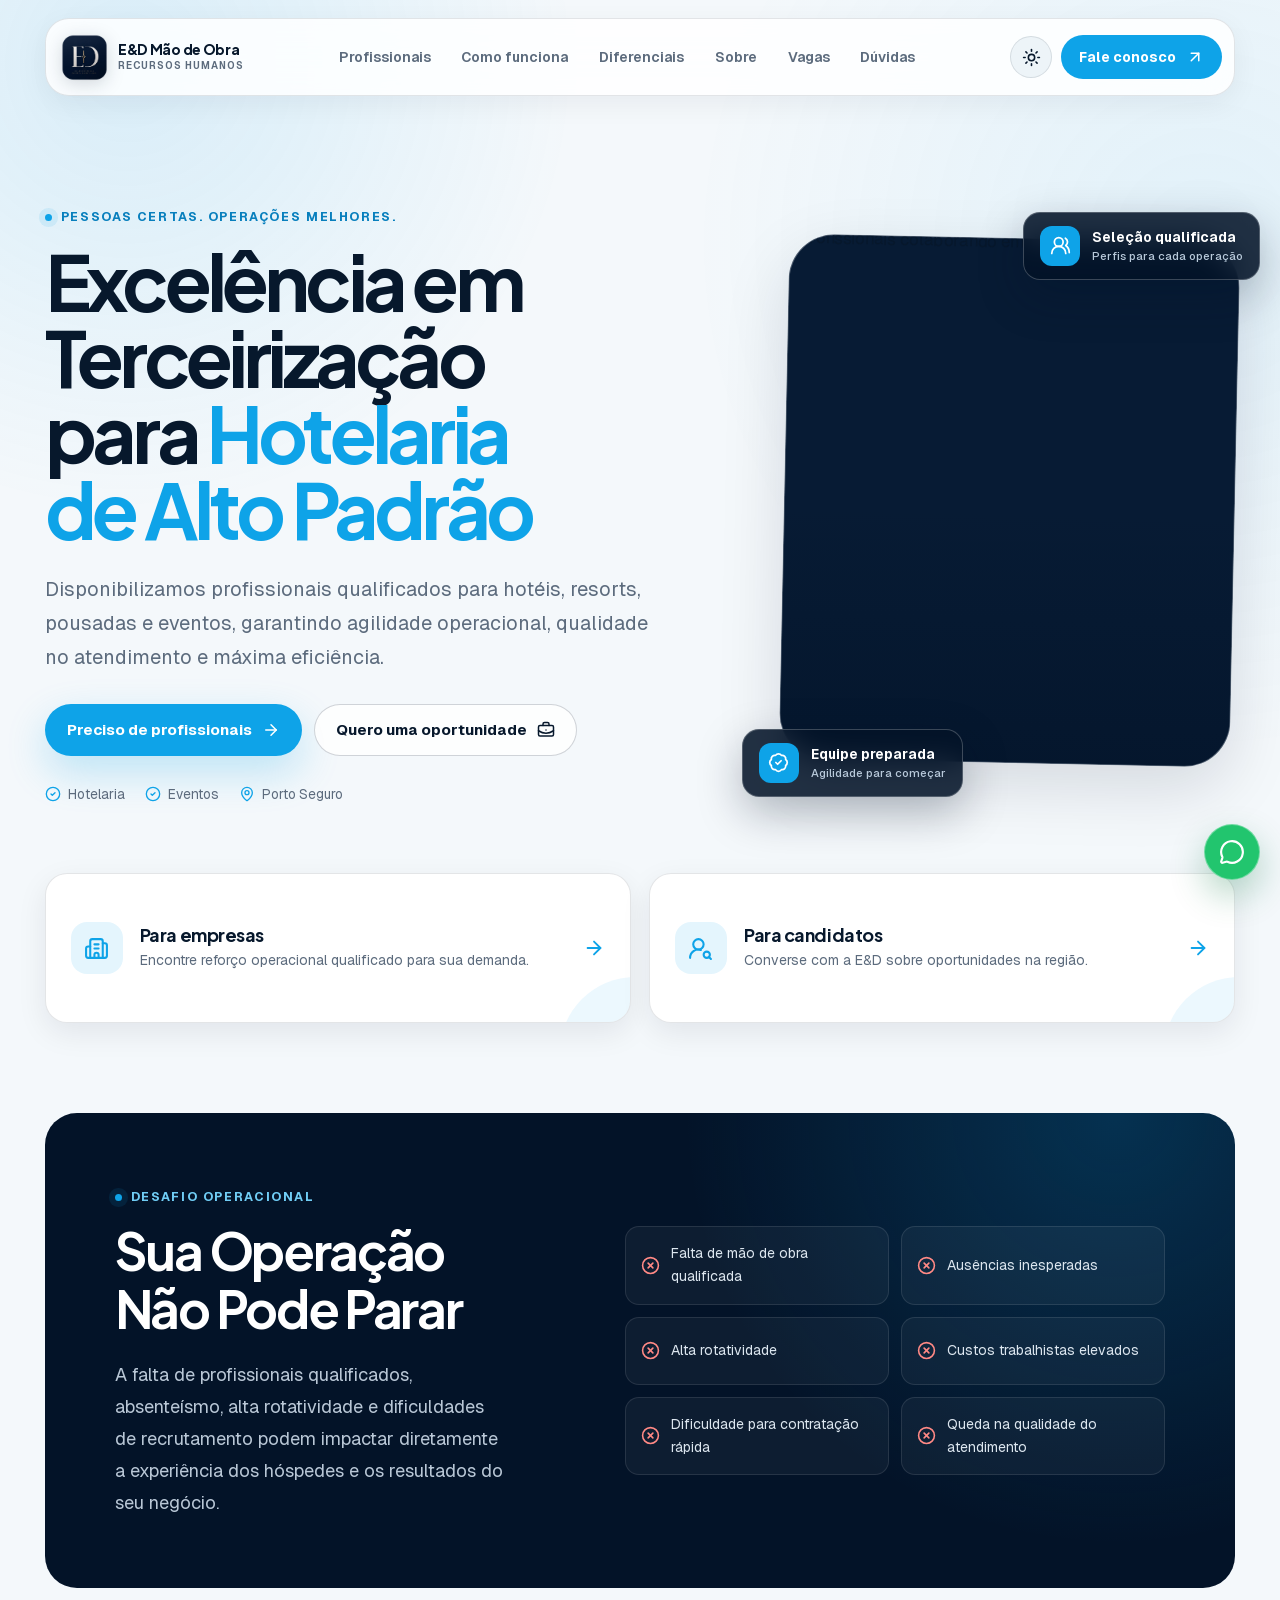
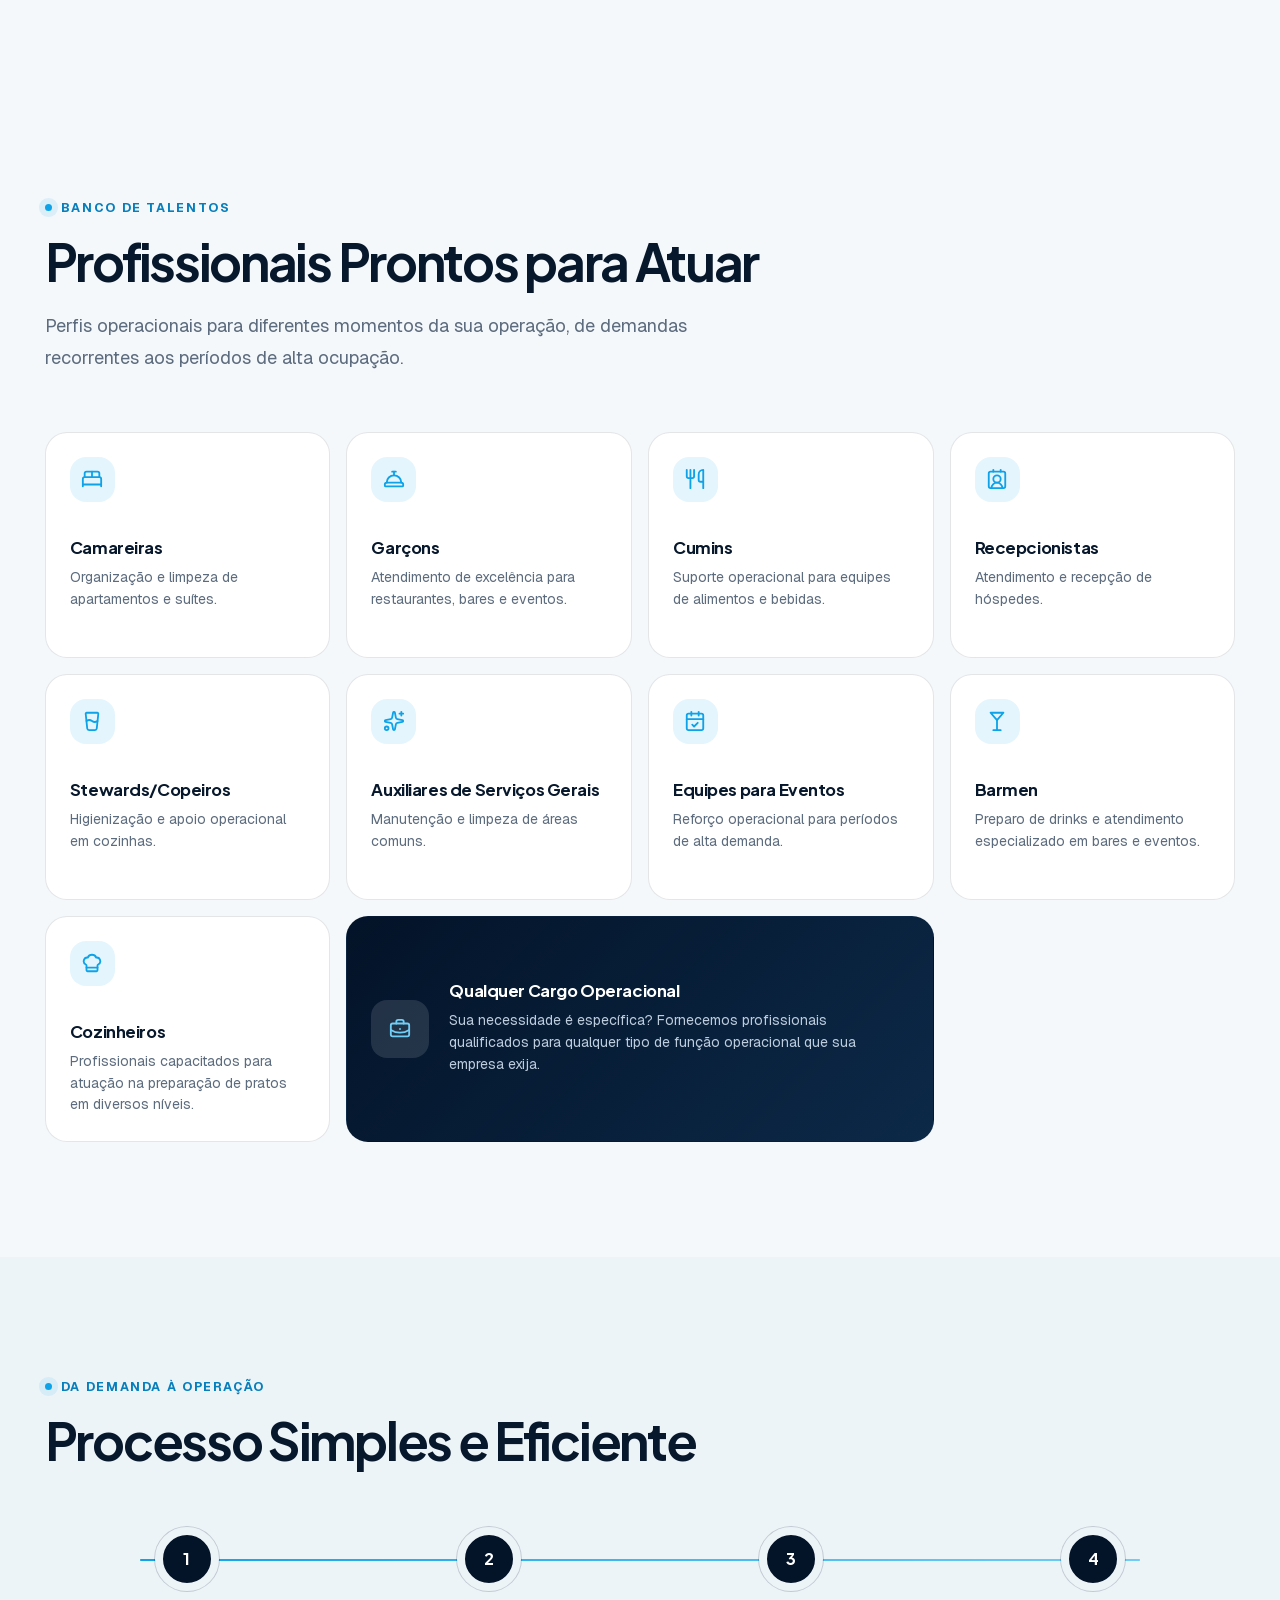
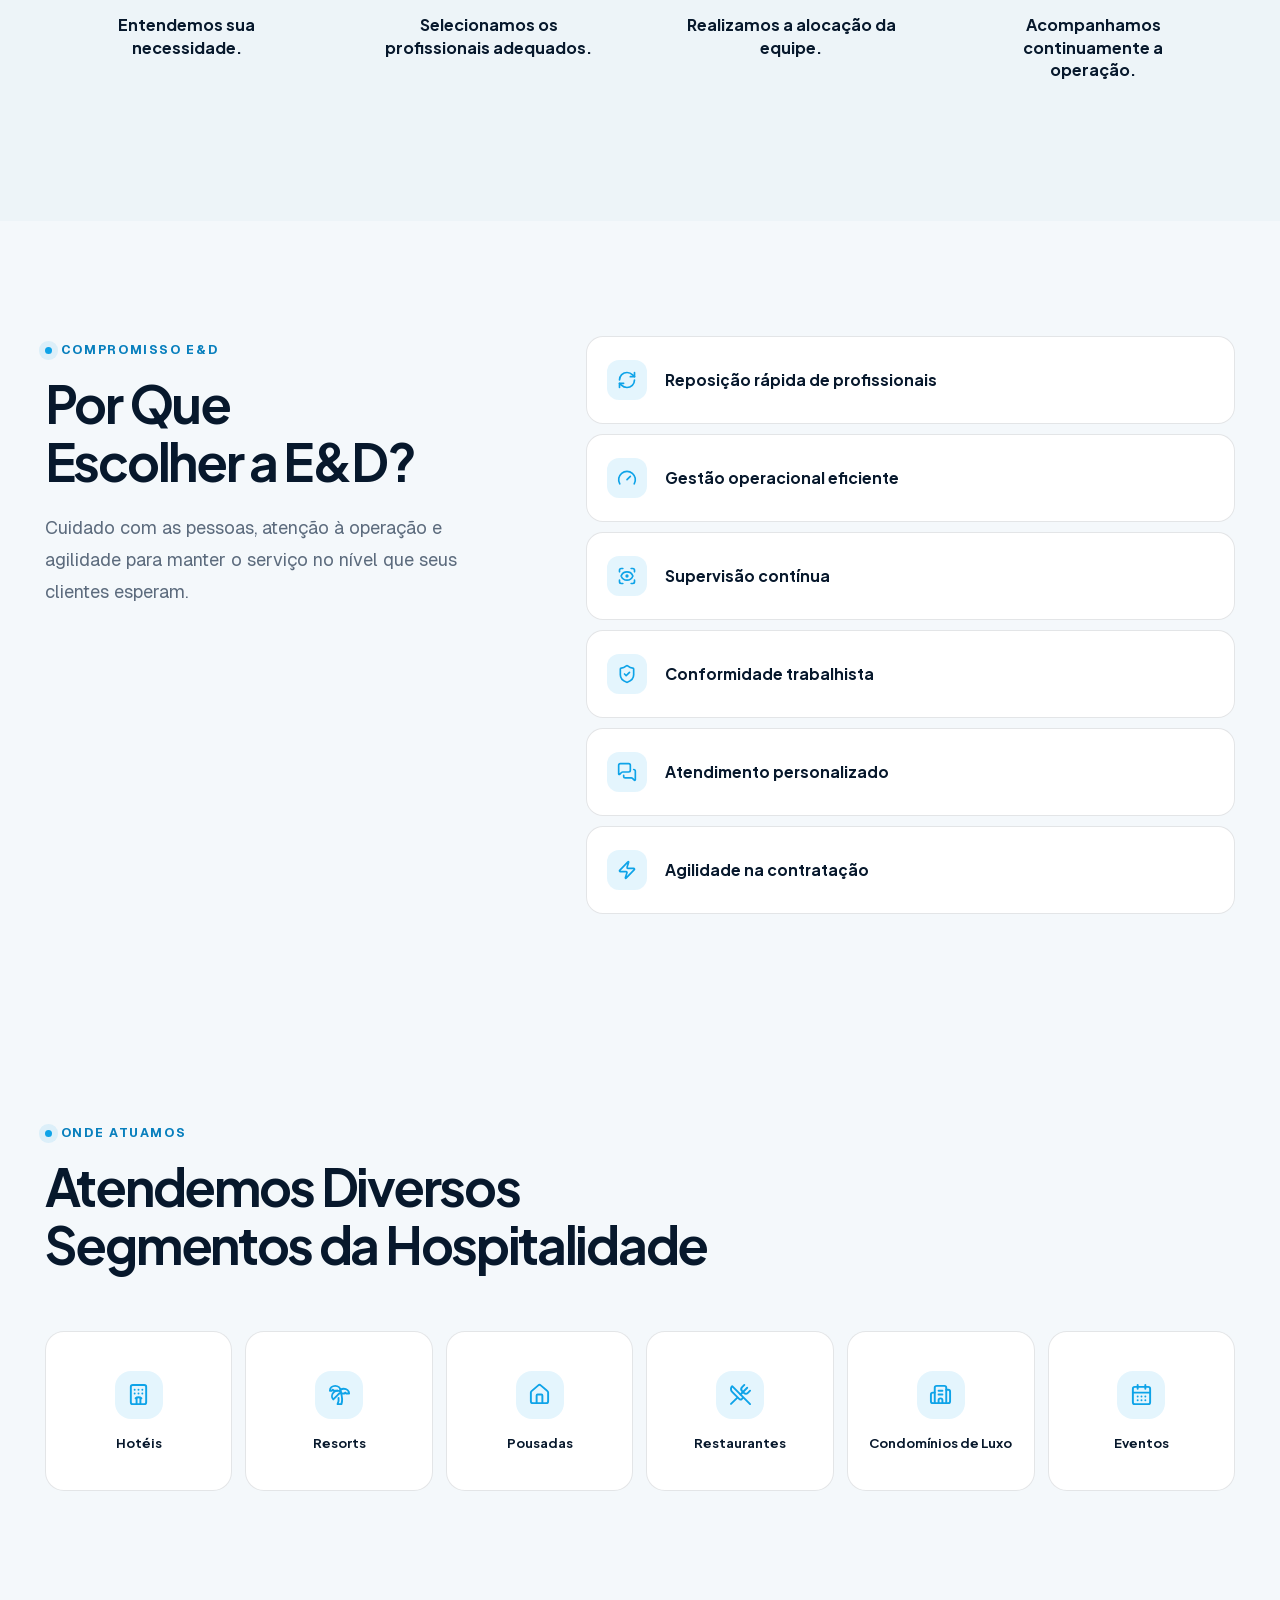
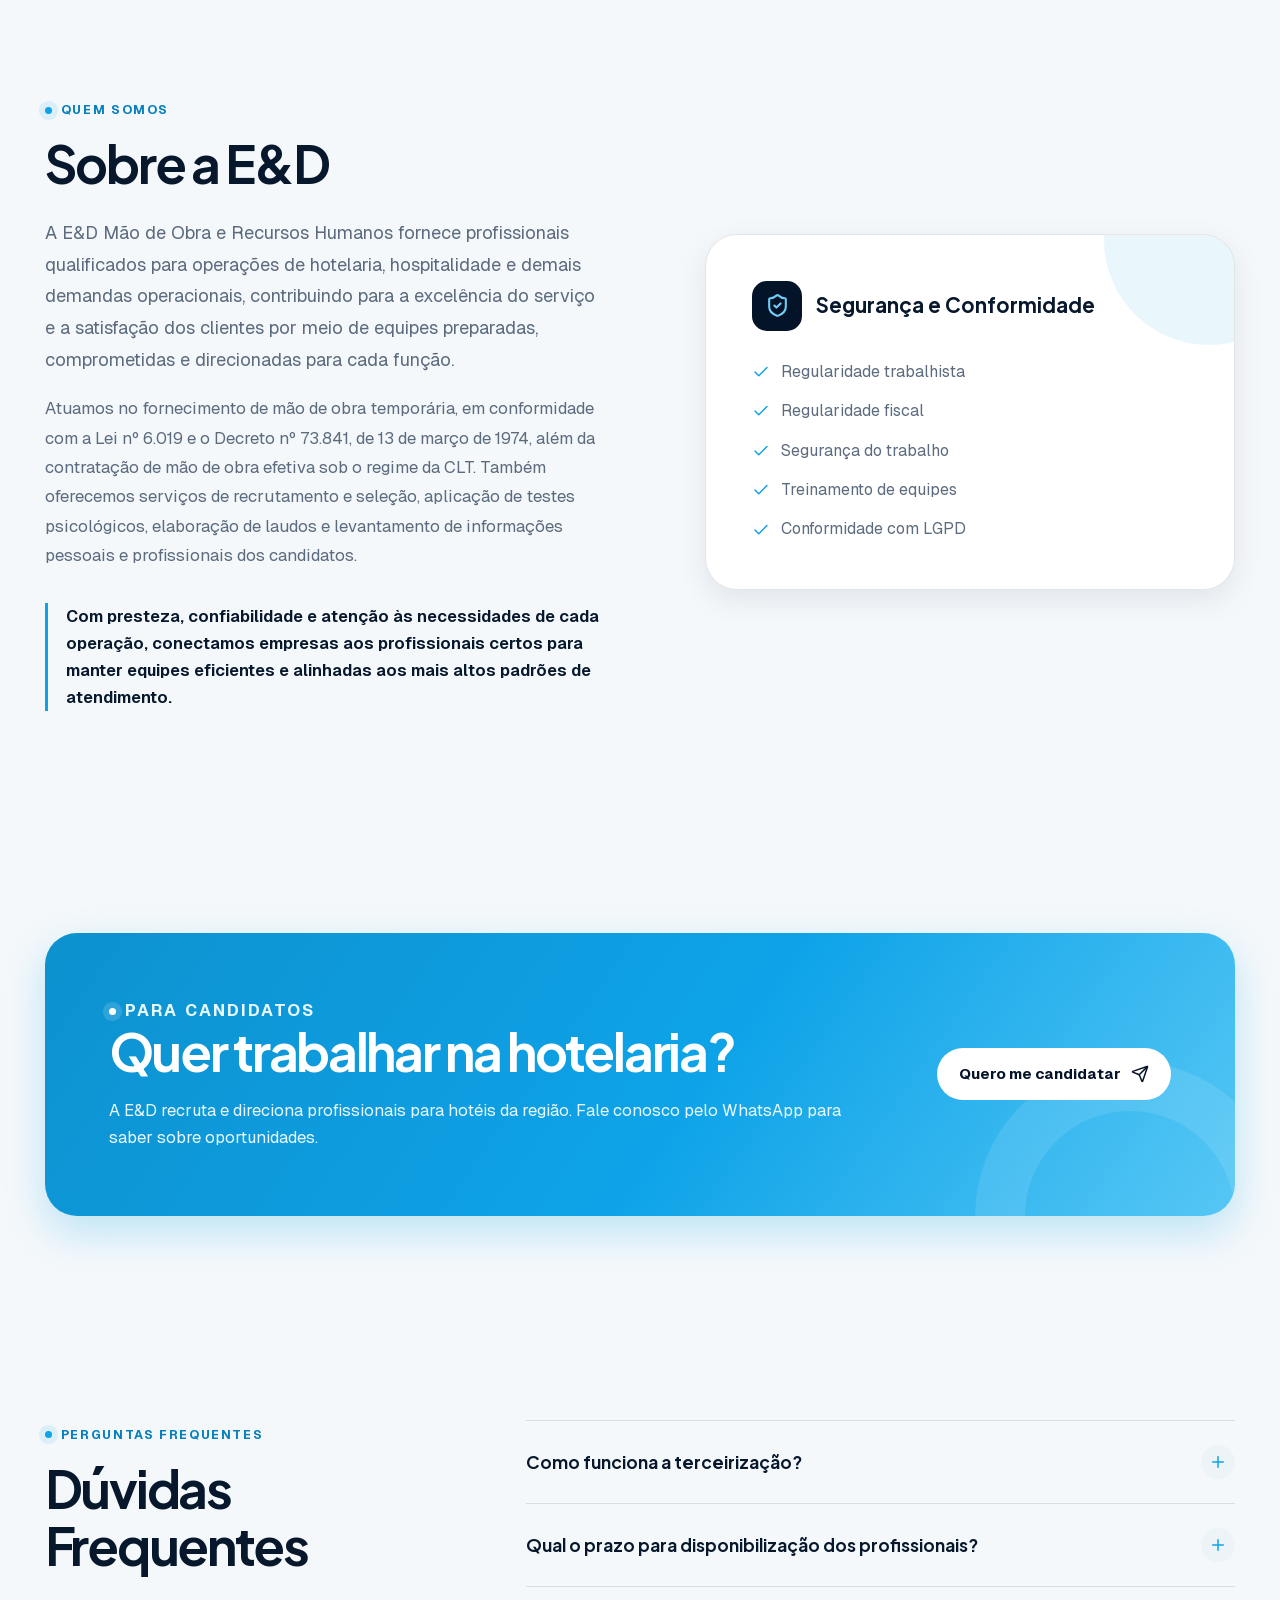
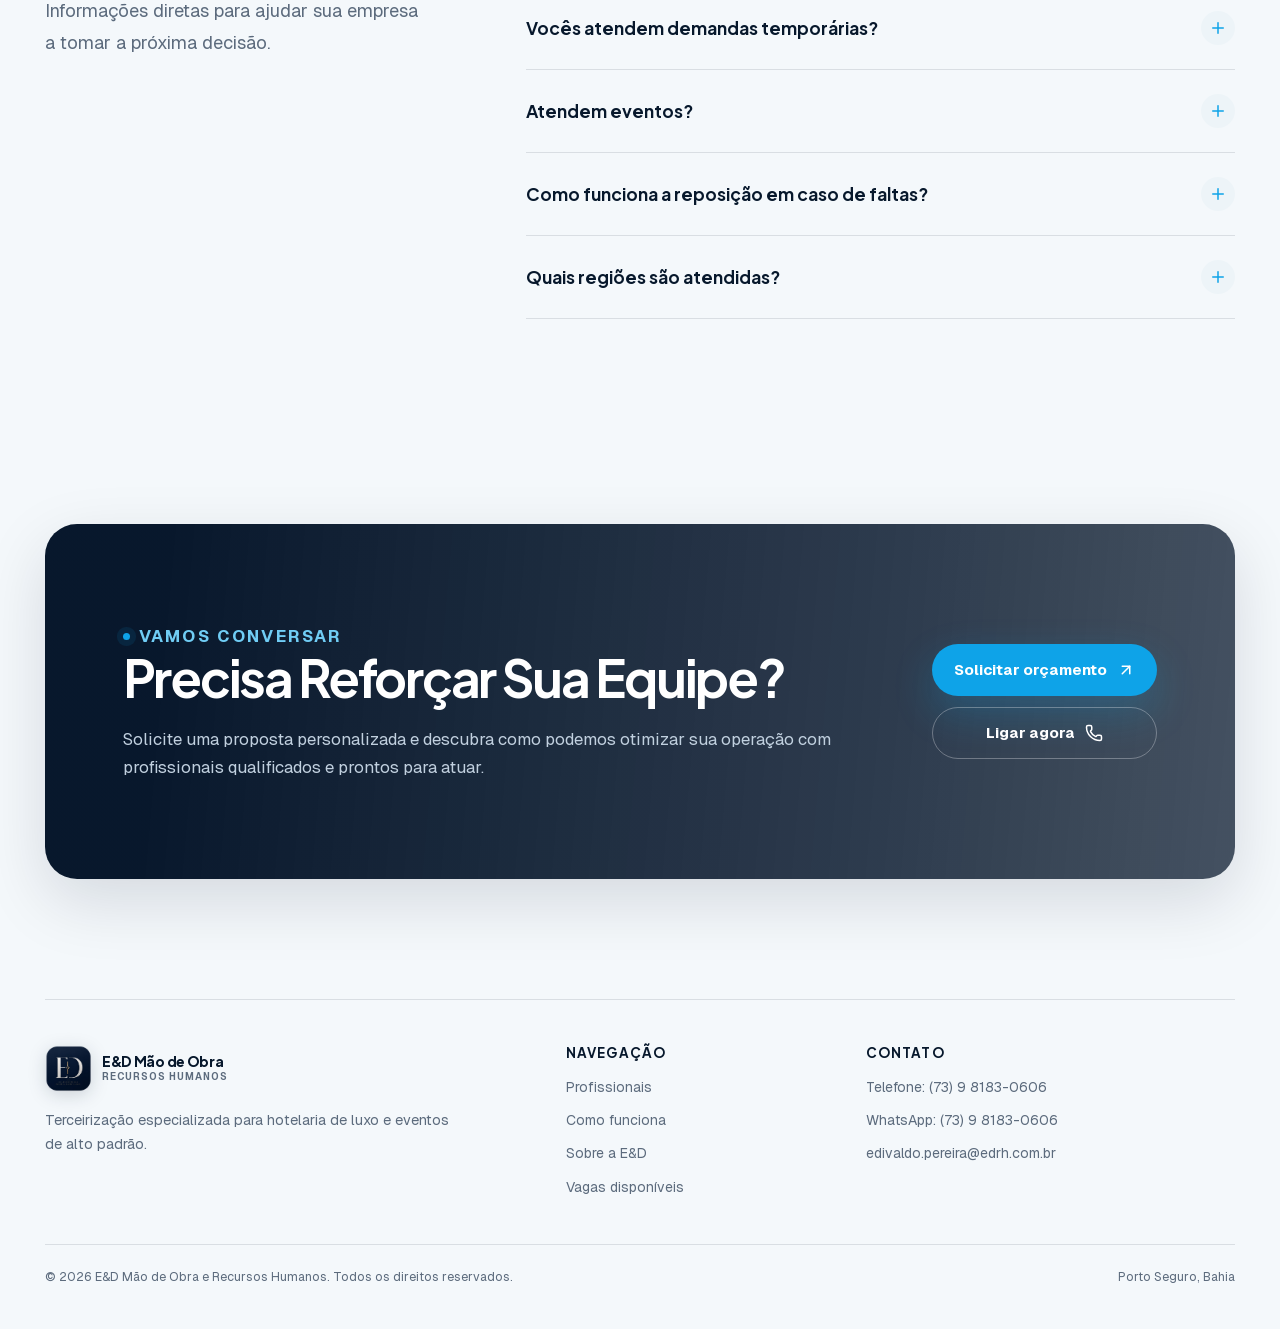
==== commit b0a52697: "feat: adiciona página de vagas e gerador local de artes" ====
--- a/index.html
+++ b/index.html
@@ -19,7 +19,7 @@
   <link rel="icon" type="image/png" href="assets/imgs/logo-remove.png" />
   <link rel="preconnect" href="https://images.unsplash.com" crossorigin />
   <link href="assets/css/fonts.css" rel="stylesheet" />
-  <link href="assets/css/site.css?v=20260803b" rel="stylesheet" />
+  <link href="assets/css/site.css?v=20260828" rel="stylesheet" />
   <script>
     (() => {
       try {
@@ -59,6 +59,7 @@
         <li><a href="#processo">Como funciona</a></li>
         <li><a href="#diferenciais">Diferenciais</a></li>
         <li><a href="#sobre">Sobre</a></li>
+        <li><a href="vagas.html">Vagas</a></li>
         <li><a href="#duvidas">Dúvidas</a></li>
       </ul>
 
@@ -95,9 +96,7 @@
             href="https://wa.me/557381830606?text=Ol%C3%A1%21%20Gostaria%20de%20solicitar%20um%20or%C3%A7amento%20para%20minha%20opera%C3%A7%C3%A3o."
             target="_blank" rel="noopener">Preciso de profissionais <i data-lucide="arrow-right"
               aria-hidden="true"></i></a>
-          <a class="button button--secondary"
-            href="https://wa.me/557381830606?text=Ol%C3%A1%21%20Gostaria%20de%20saber%20sobre%20oportunidades%20de%20trabalho."
-            target="_blank" rel="noopener">Quero uma oportunidade <i data-lucide="briefcase-business"
+          <a class="button button--secondary" href="vagas.html">Quero uma oportunidade <i data-lucide="briefcase-business"
               aria-hidden="true"></i></a>
         </div>
         <ul class="hero__proof reveal" style="--delay: 300ms" aria-label="Áreas de atuação">
@@ -133,7 +132,7 @@
         </div>
         <i class="pathway__arrow" data-lucide="arrow-right" aria-hidden="true"></i>
       </a>
-      <a class="pathway reveal" style="--delay: 100ms" href="#oportunidades">
+      <a class="pathway reveal" style="--delay: 100ms" href="vagas.html">
         <span class="pathway__icon"><i data-lucide="user-round-search" aria-hidden="true"></i></span>
         <div>
           <h2>Para candidatos</h2>
@@ -312,11 +311,16 @@
         <div class="about-copy reveal reveal--left">
           <p class="eyebrow">Quem somos</p>
           <h2 class="title" id="sobre-title">Sobre a E&D</h2>
-          <p class="section__copy">A E&D Mão de Obra e Recursos Humanos atua fornecendo profissionais qualificados para
-            operações de hotelaria e hospitalidade, contribuindo para a excelência operacional e a satisfação dos clientes
-            através de equipes preparadas, comprometidas e alinhadas aos mais altos padrões de atendimento.</p>
-          <p class="about-copy__accent">Recrutamento e direcionamento de profissionais para hotéis e operações da região.
-          </p>
+          <p class="section__copy">A E&D Mão de Obra e Recursos Humanos fornece profissionais qualificados para operações
+            de hotelaria, hospitalidade e demais demandas operacionais, contribuindo para a excelência do serviço e a
+            satisfação dos clientes por meio de equipes preparadas, comprometidas e direcionadas para cada função.</p>
+          <p class="about-copy__details">Atuamos no fornecimento de mão de obra temporária, em conformidade com a Lei nº
+            6.019 e o Decreto nº 73.841, de 13 de março de 1974, além da contratação de mão de obra efetiva sob o regime
+            da CLT. Também oferecemos serviços de recrutamento e seleção, aplicação de testes psicológicos, elaboração de
+            laudos e levantamento de informações pessoais e profissionais dos candidatos.</p>
+          <p class="about-copy__accent">Com presteza, confiabilidade e atenção às necessidades de cada operação, conectamos
+            empresas aos profissionais certos para manter equipes eficientes e alinhadas aos mais altos padrões de
+            atendimento.</p>
         </div>
         <div class="compliance-card reveal reveal--right">
           <div class="compliance-card__heading">
@@ -342,9 +346,8 @@
           <p>A E&D recruta e direciona profissionais para hotéis da região. Fale conosco pelo WhatsApp para saber sobre
             oportunidades.</p>
         </div>
-        <a class="button button--light"
-          href="https://wa.me/557381830606?text=Ol%C3%A1%21%20Gostaria%20de%20saber%20sobre%20oportunidades%20de%20trabalho%20na%20hotelaria."
-          target="_blank" rel="noopener">Quero me candidatar <i data-lucide="send" aria-hidden="true"></i></a>
+        <a class="button button--light" href="vagas.html">Quero me candidatar <i data-lucide="send"
+            aria-hidden="true"></i></a>
       </div>
     </section>
 
@@ -432,7 +435,7 @@
             <li><a href="#servicos">Profissionais</a></li>
             <li><a href="#processo">Como funciona</a></li>
             <li><a href="#sobre">Sobre a E&D</a></li>
-            <li><a href="#oportunidades">Oportunidades</a></li>
+            <li><a href="vagas.html">Vagas disponíveis</a></li>
           </ul>
         </div>
         <div class="footer-column">
@@ -458,7 +461,7 @@
   </a>
 
   <script src="assets/js/lucide_latest_2eebd0ebe8c2.js"></script>
-  <script src="assets/js/site.js?v=20260803c"></script>
+  <script src="assets/js/site.js?v=20260828"></script>
 </body>
 
 </html>
--- a/assets/css/site.css
+++ b/assets/css/site.css
@@ -23,7 +23,7 @@
   --radius-sm: 14px;
   --radius-md: 22px;
   --radius-lg: 32px;
-  --container: 1180px;
+  --container: 1380px;
   --header-height: 78px;
   --ease-out: cubic-bezier(0.16, 1, 0.3, 1);
 }
@@ -132,7 +132,7 @@
 }
 
 .container {
-  width: min(calc(100% - 40px), var(--container));
+  width: min(calc(100% - clamp(64px, 7vw, 160px)), var(--container));
   margin-inline: auto;
 }
 
@@ -147,11 +147,13 @@
 }
 
 .section__head {
-  display: grid;
-  grid-template-columns: minmax(0, 0.92fr) minmax(260px, 0.58fr);
-  gap: 40px;
-  align-items: end;
+  display: block;
   margin-bottom: clamp(34px, 5vw, 58px);
+}
+
+.section__head .section__copy {
+  max-width: 720px;
+  margin-top: 20px;
 }
 
 .section__head--single {
@@ -1078,6 +1080,13 @@
 
 .about-copy .section__copy {
   margin-top: 24px;
+}
+
+.about-copy__details {
+  margin: 18px 0 0;
+  color: var(--muted);
+  font-size: clamp(0.96rem, 1.6vw, 1.05rem);
+  line-height: 1.75;
 }
 
 .about-copy__accent {
